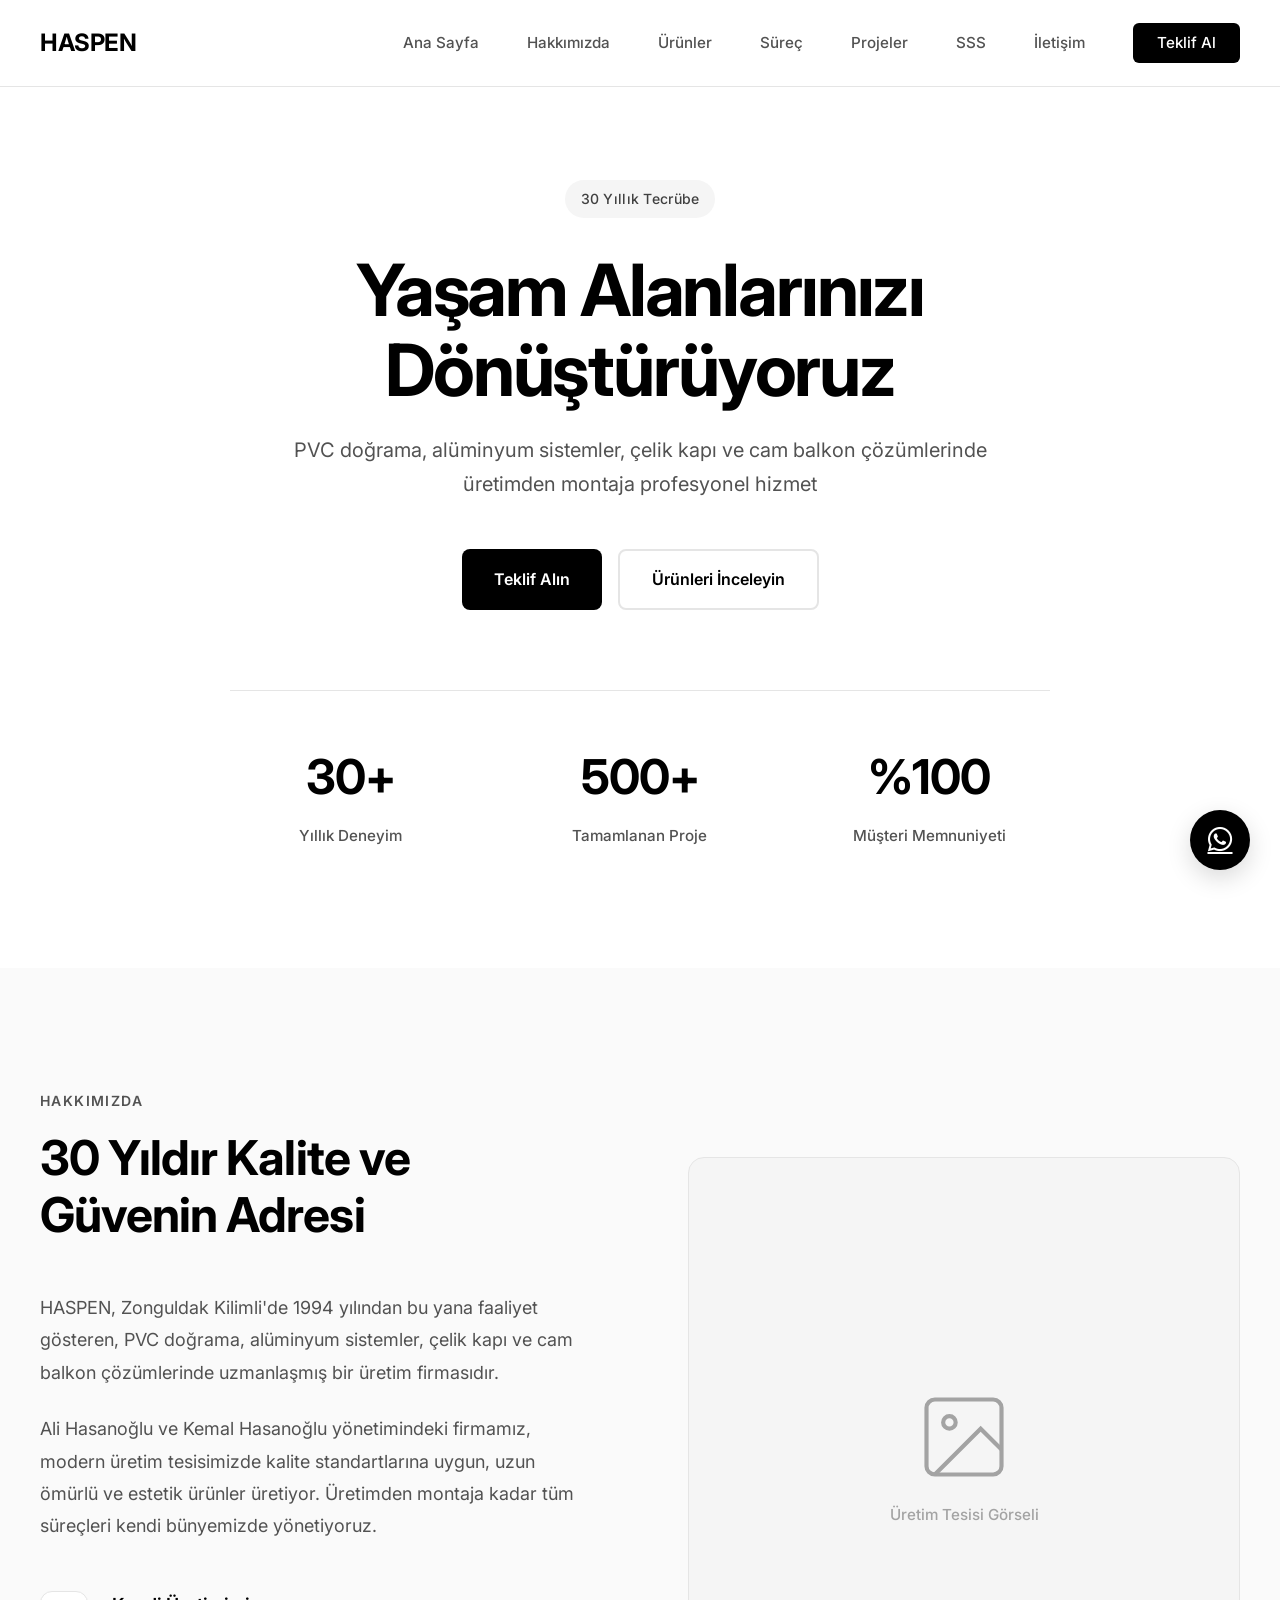
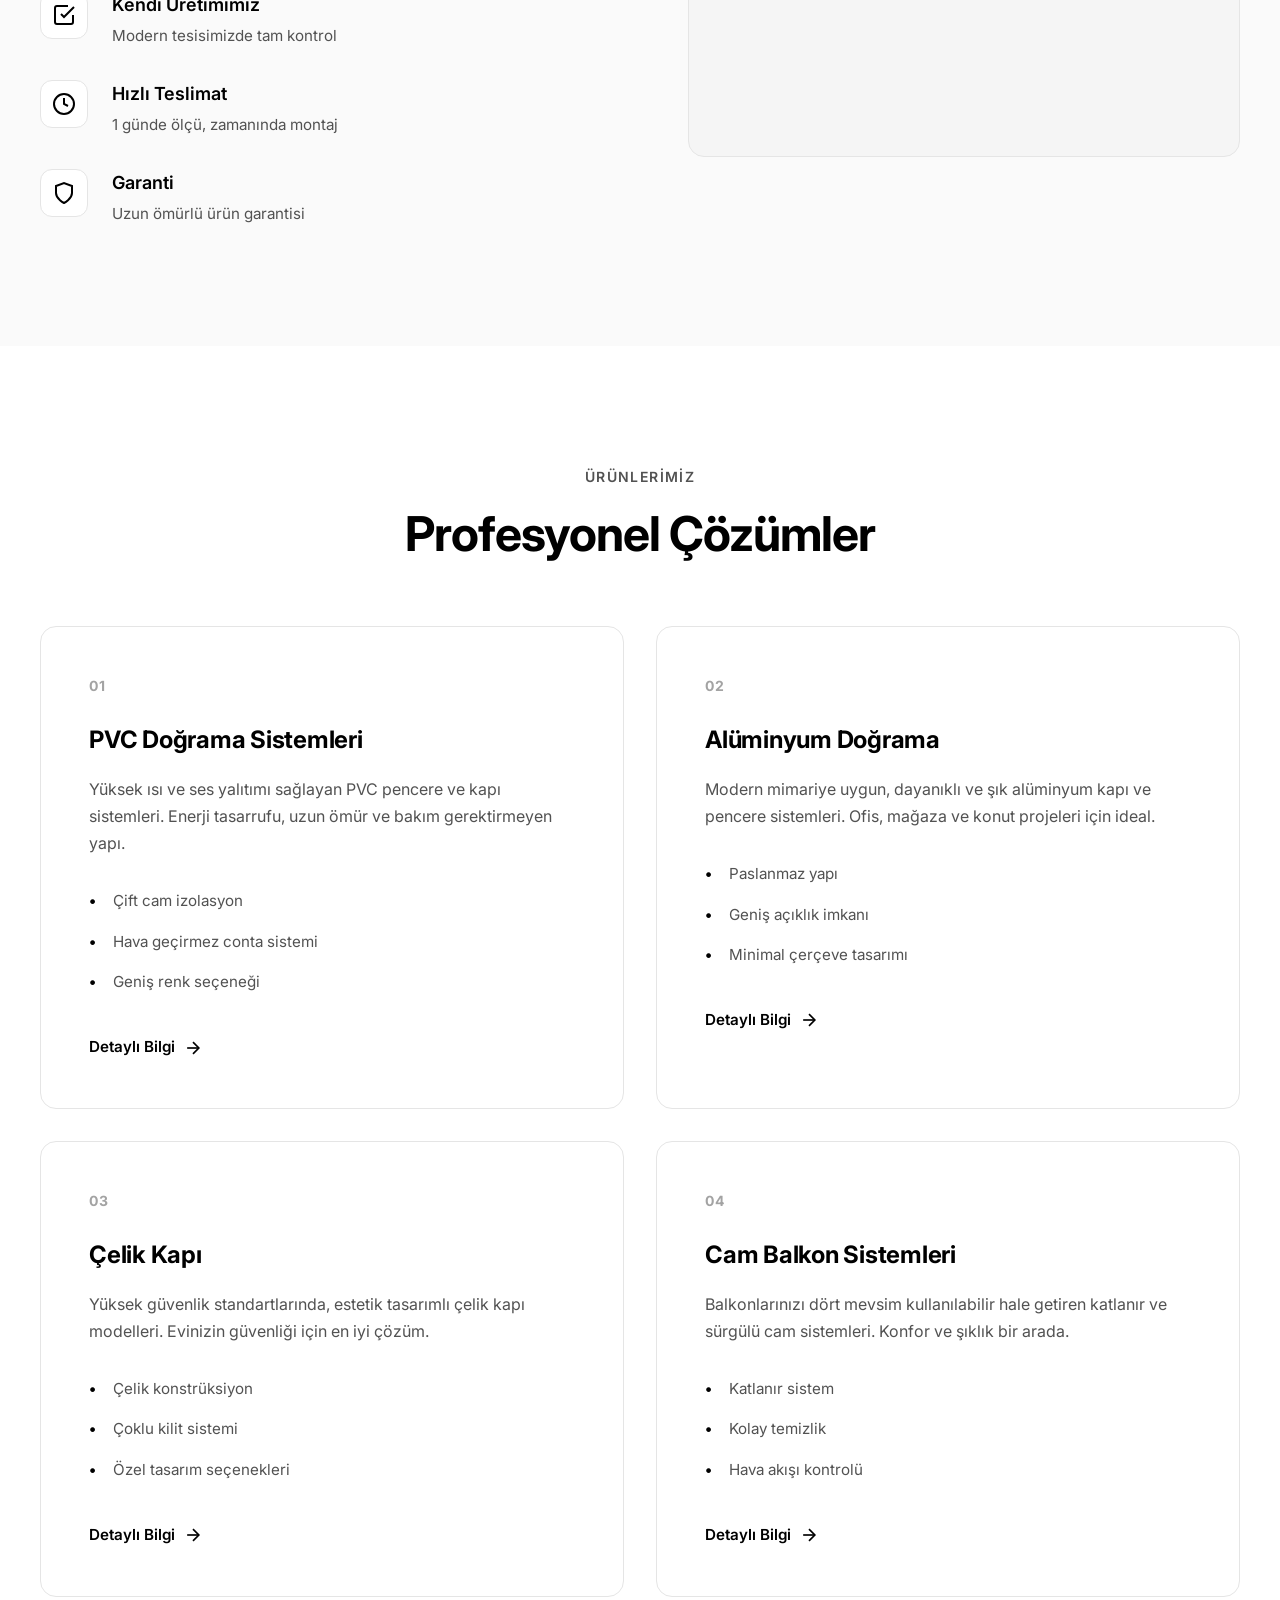
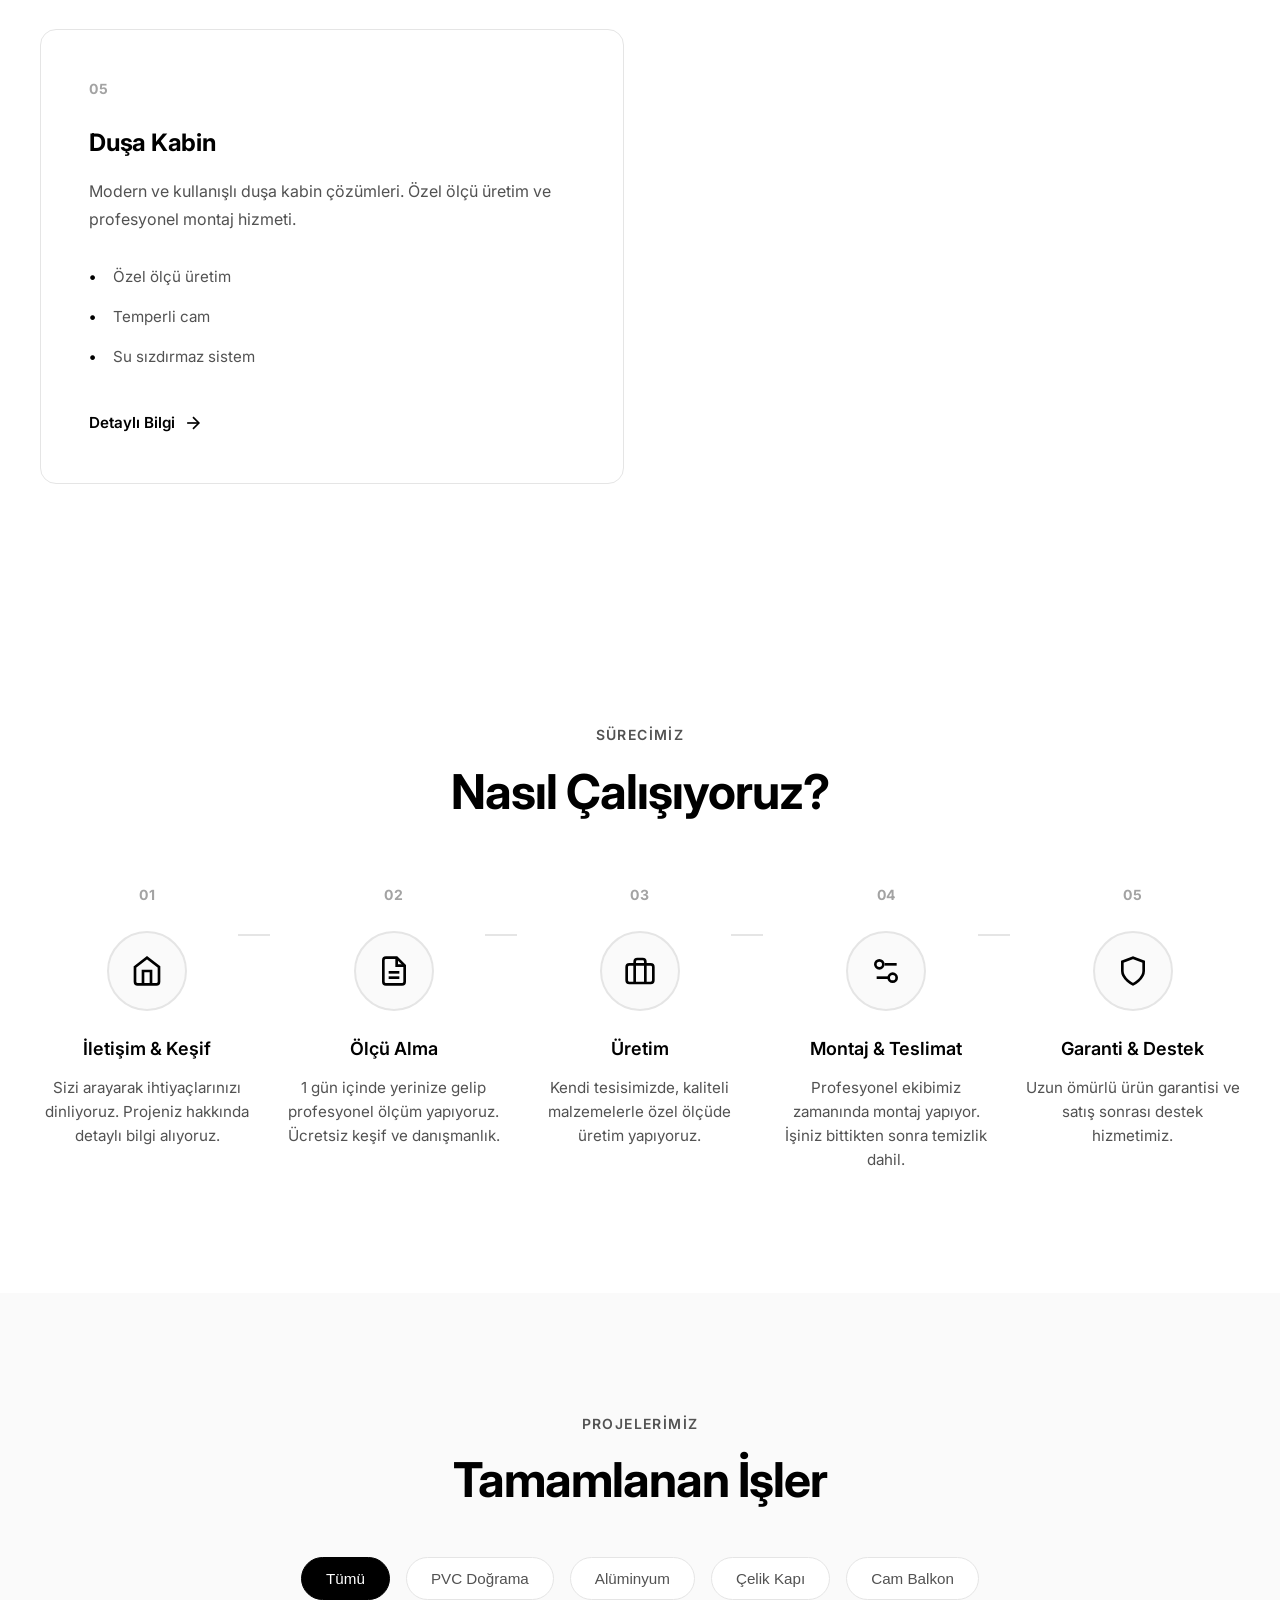
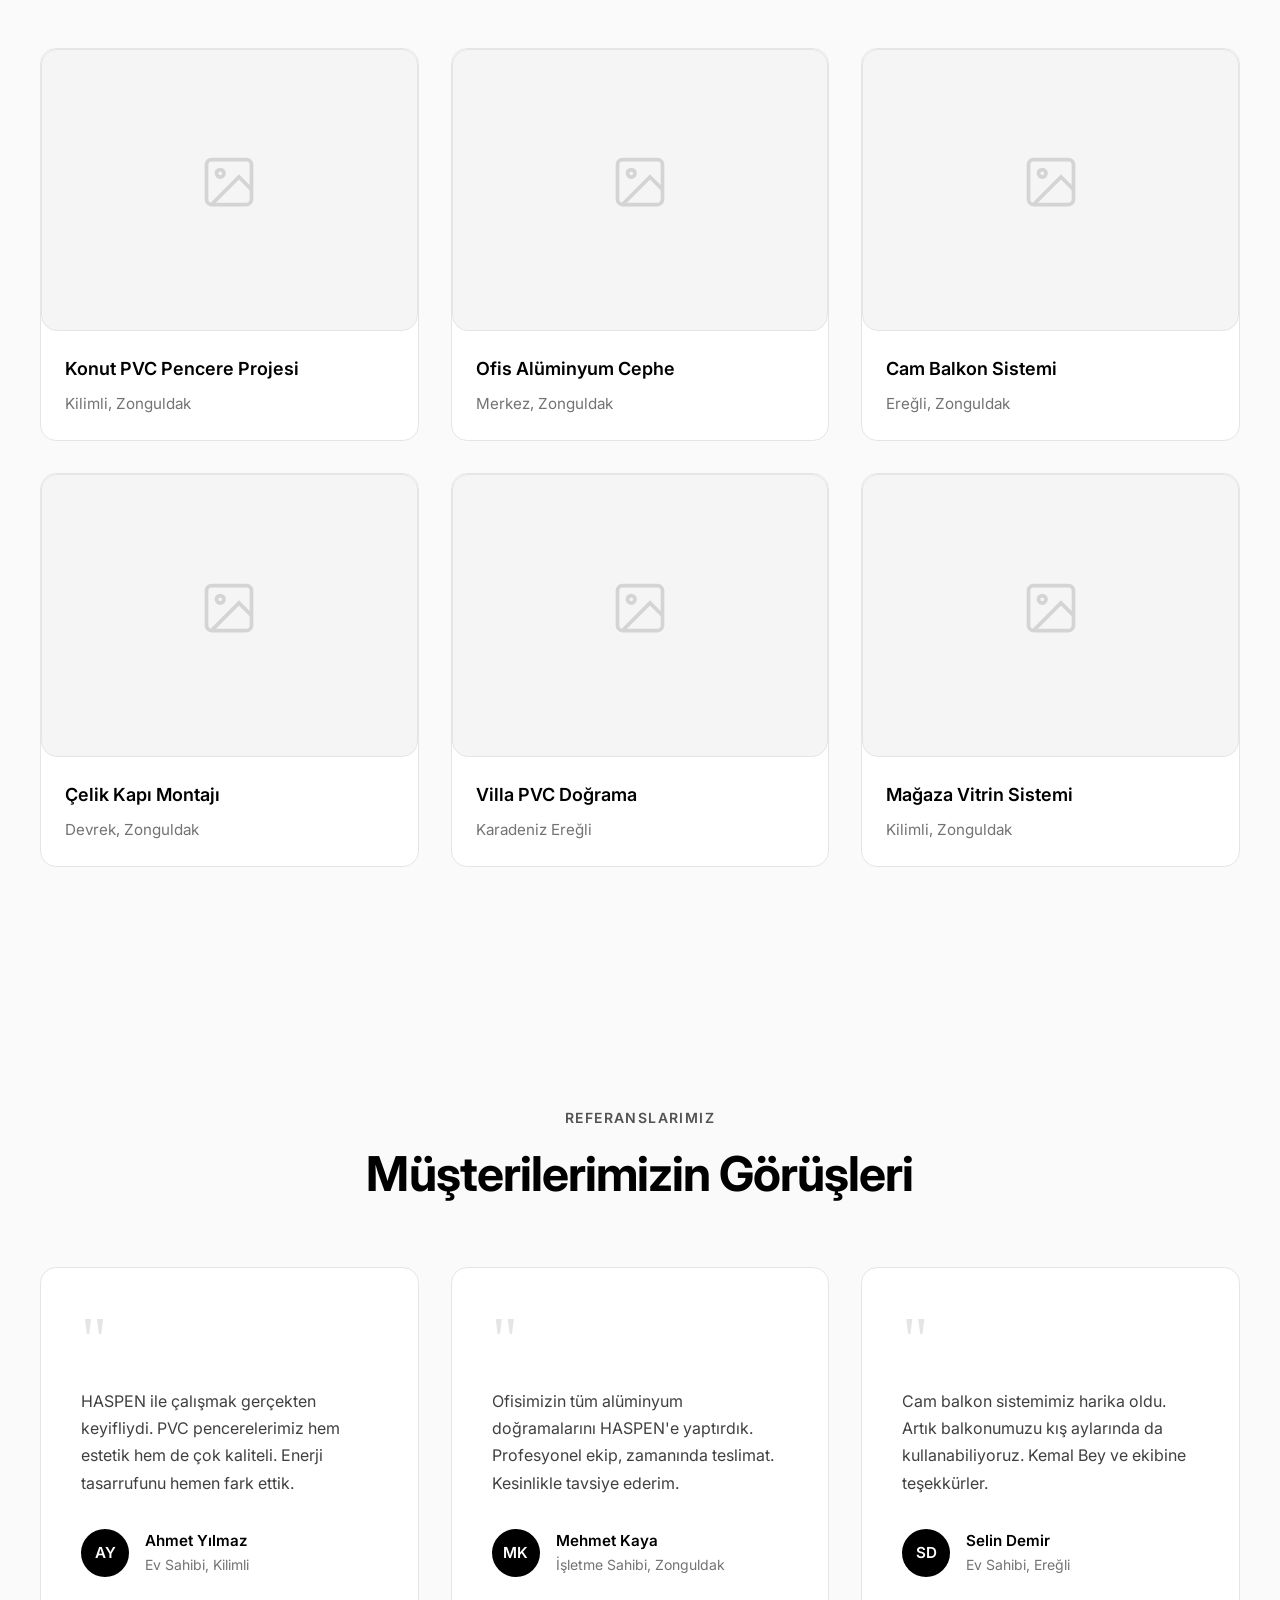
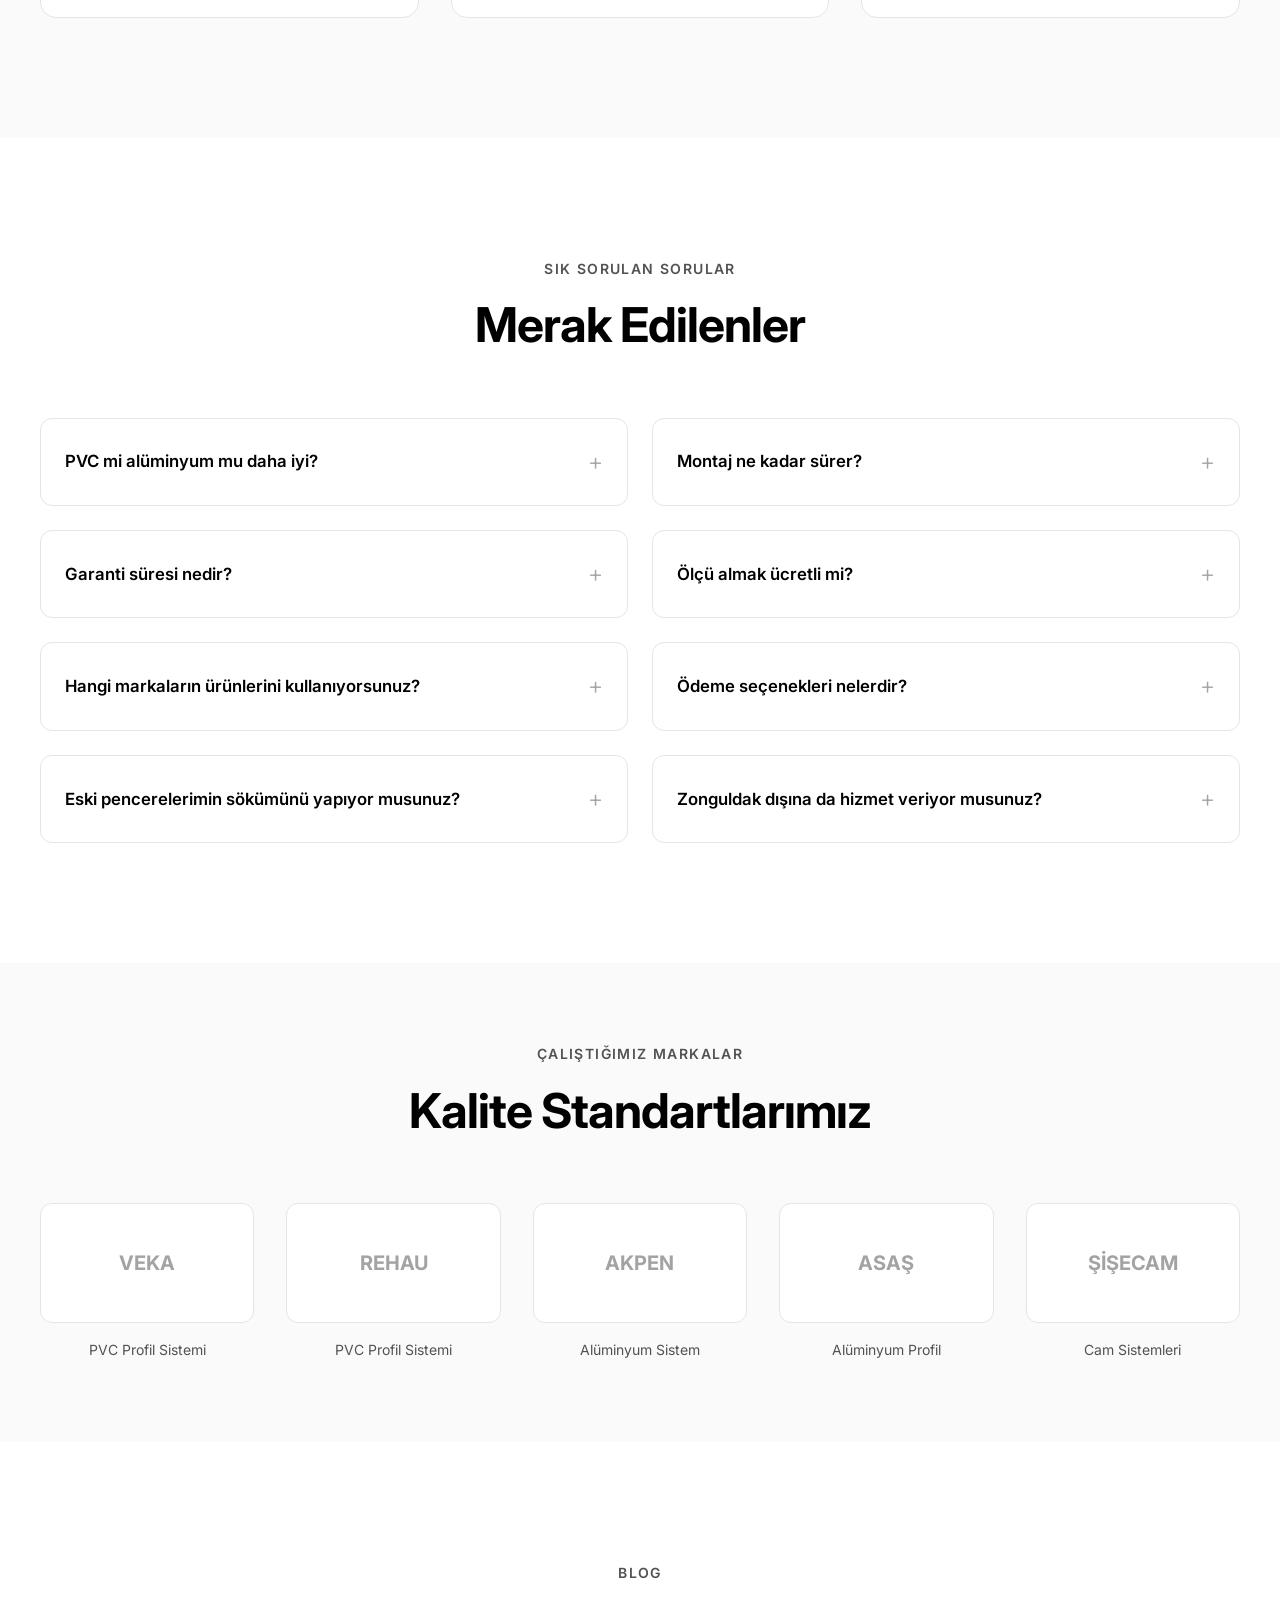
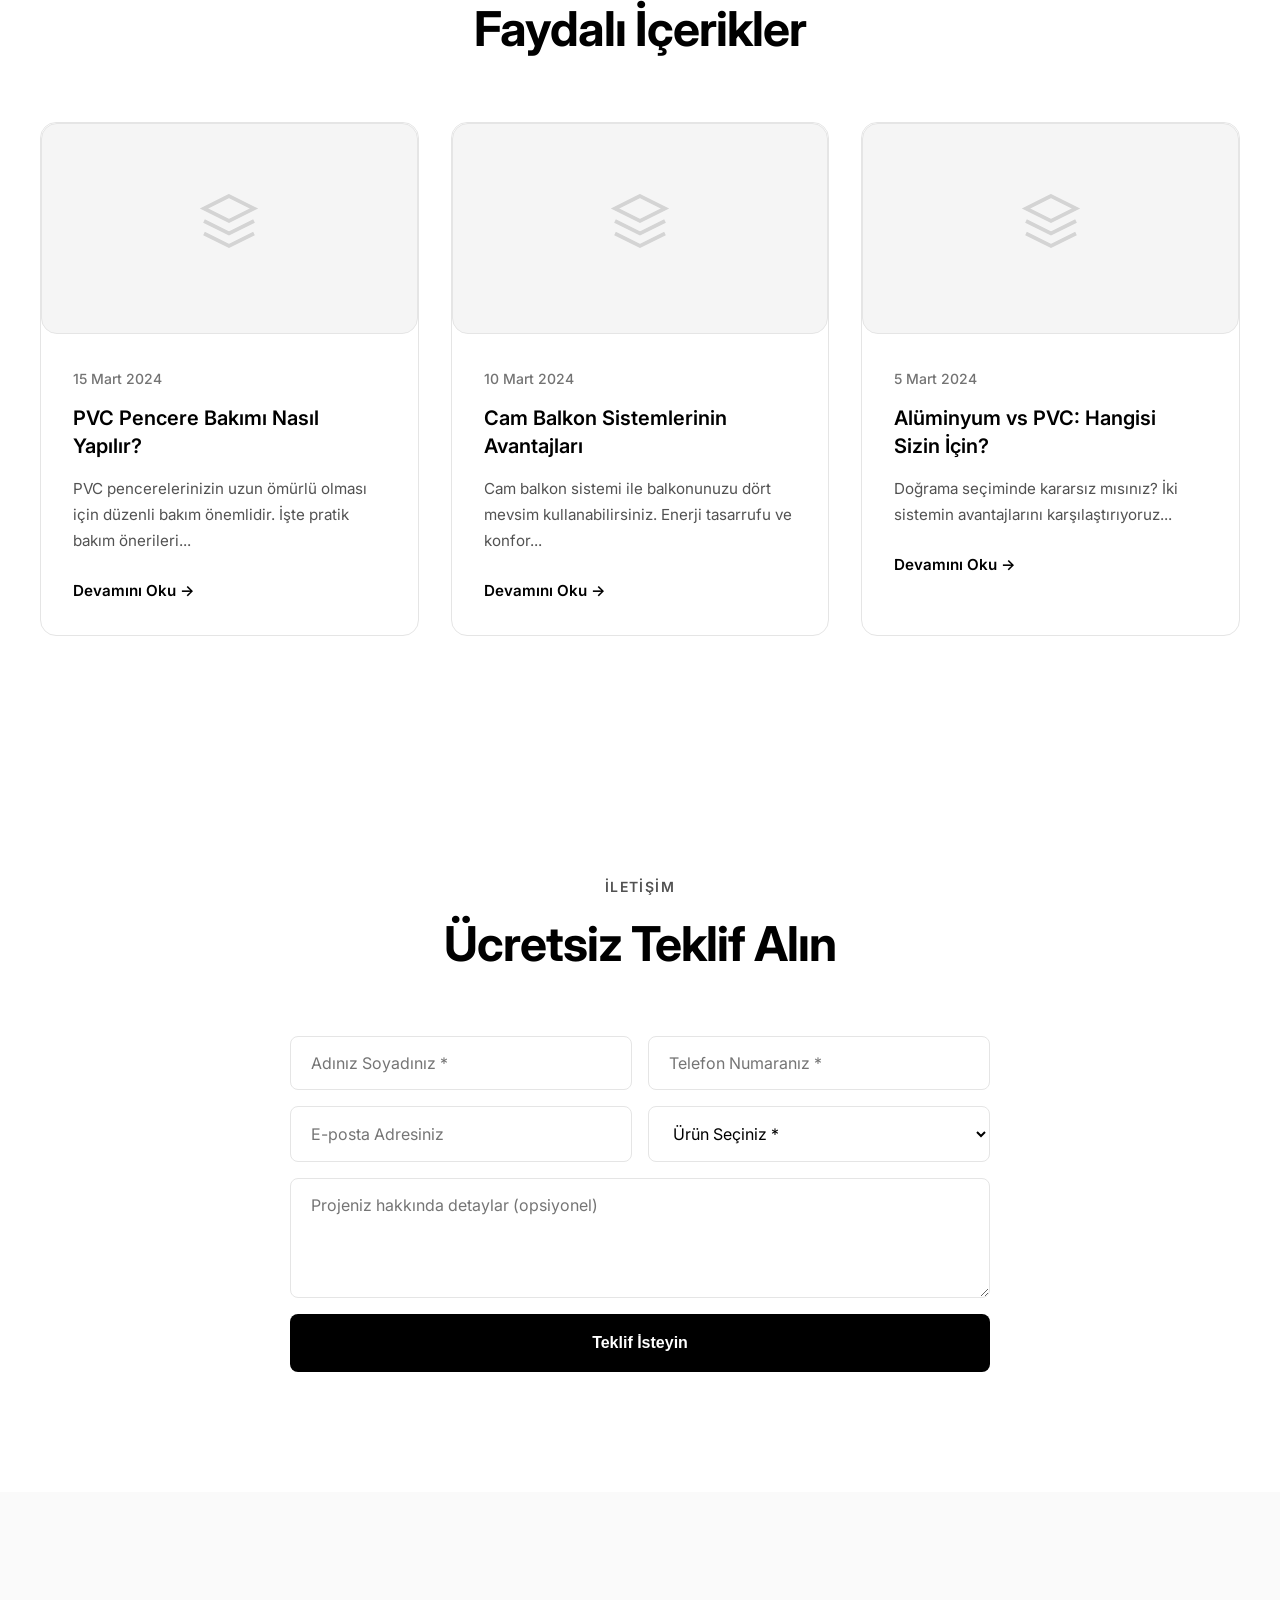
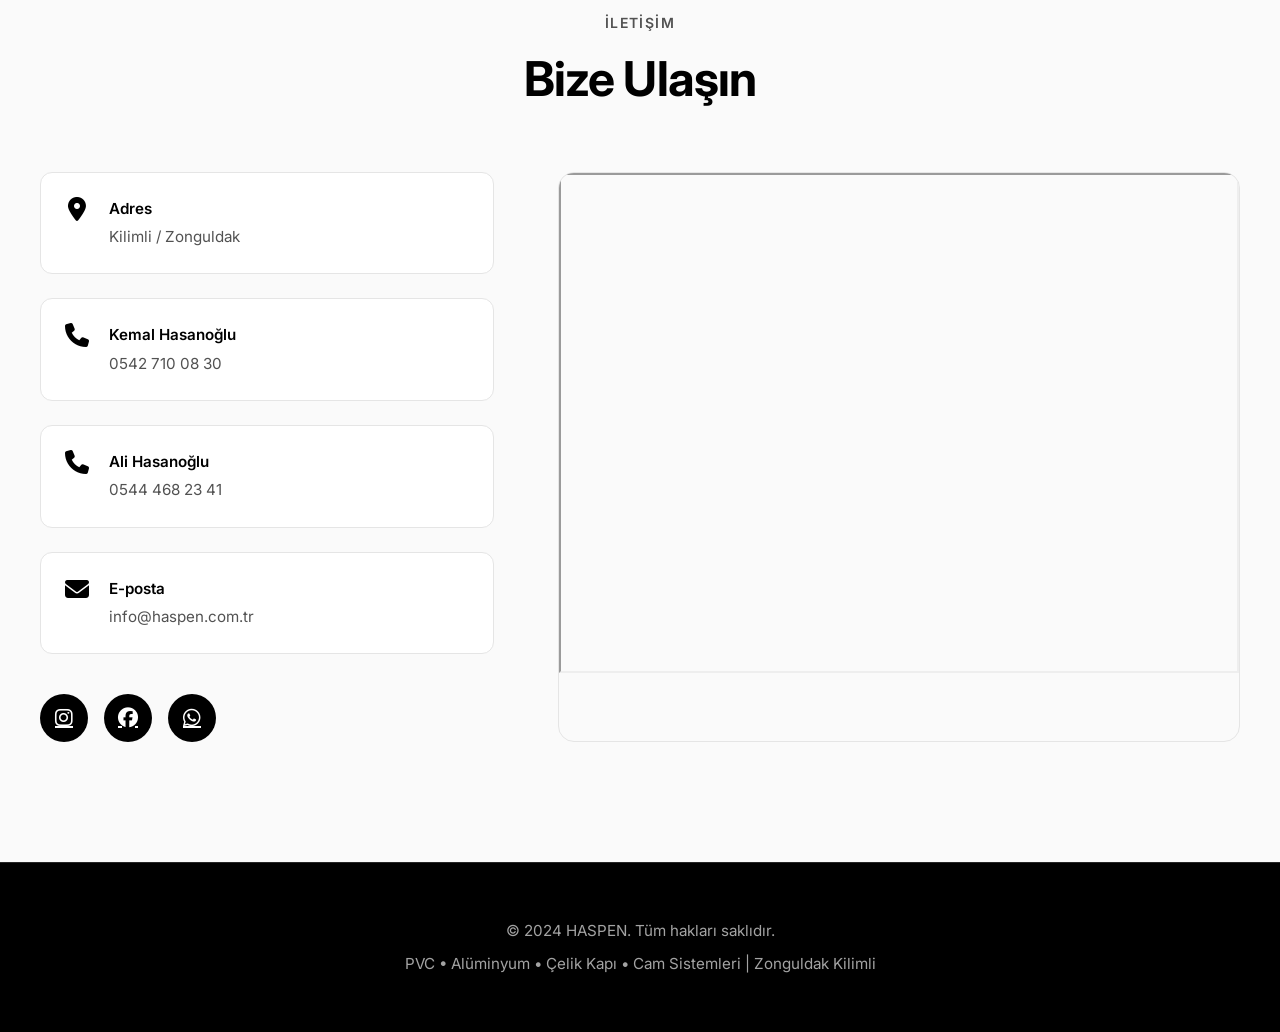
==== index.html @ 21e07997 "feat: Add 3 complete blog articles with SEO-optimized content" ====
<!DOCTYPE html>
<html lang="tr">
<head>
    <meta charset="UTF-8">
    <meta name="viewport" content="width=device-width, initial-scale=1.0">
    <meta name="description" content="HASPEN - Zonguldak Kilimli'de 30 yıllık tecrübe ile PVC doğrama, alüminyum sistemler, çelik kapı ve cam balkon çözümleri">
    <meta name="keywords" content="PVC doğrama, alüminyum doğrama, çelik kapı, cam balkon, duşa kabin, Zonguldak, Kilimli">
    <title>HASPEN | PVC • Alüminyum • Çelik Kapı • Cam Sistemleri - Zonguldak Kilimli</title>
    <link rel="preconnect" href="https://fonts.googleapis.com">
    <link rel="preconnect" href="https://fonts.gstatic.com" crossorigin>
    <link href="https://fonts.googleapis.com/css2?family=Inter:wght@300;400;500;600;700;800&display=swap" rel="stylesheet">
    <link rel="stylesheet" href="css/style.css">
    <link rel="stylesheet" href="https://cdnjs.cloudflare.com/ajax/libs/font-awesome/6.4.0/css/all.min.css">
</head>
<body>
    <!-- Header & Navigation -->
    <header class="header">
        <nav class="navbar">
            <div class="container">
                <div class="nav-brand">
                    <h1>HASPEN</h1>
                </div>
                <ul class="nav-menu">
                    <li><a href="#anasayfa">Ana Sayfa</a></li>
                    <li><a href="#hakkimizda">Hakkımızda</a></li>
                    <li><a href="#urunler">Ürünler</a></li>
                    <li><a href="#surecimiz">Süreç</a></li>
                    <li><a href="#projeler">Projeler</a></li>
                    <li><a href="#sss">SSS</a></li>
                    <li><a href="#iletisim">İletişim</a></li>
                    <li><a href="#teklif" class="btn-contact">Teklif Al</a></li>
                </ul>
                <div class="hamburger">
                    <span></span>
                    <span></span>
                    <span></span>
                </div>
            </div>
        </nav>
    </header>

    <!-- Hero Section -->
    <section id="anasayfa" class="hero">
        <div class="container hero-content">
            <div class="hero-badge">30 Yıllık Tecrübe</div>
            <h1 class="hero-title">Yaşam Alanlarınızı<br>Dönüştürüyoruz</h1>
            <p class="hero-subtitle">PVC doğrama, alüminyum sistemler, çelik kapı ve cam balkon çözümlerinde<br>üretimden montaja profesyonel hizmet</p>
            <div class="hero-buttons">
                <a href="#teklif" class="btn btn-primary">Teklif Alın</a>
                <a href="#urunler" class="btn btn-secondary">Ürünleri İnceleyin</a>
            </div>
            <div class="hero-stats">
                <div class="stat-item">
                    <div class="stat-number">30+</div>
                    <div class="stat-label">Yıllık Deneyim</div>
                </div>
                <div class="stat-item">
                    <div class="stat-number">500+</div>
                    <div class="stat-label">Tamamlanan Proje</div>
                </div>
                <div class="stat-item">
                    <div class="stat-number">%100</div>
                    <div class="stat-label">Müşteri Memnuniyeti</div>
                </div>
            </div>
        </div>
    </section>

    <!-- Hakkımızda Section -->
    <section id="hakkimizda" class="about">
        <div class="container">
            <div class="about-grid">
                <div class="about-content">
                    <span class="section-label">Hakkımızda</span>
                    <h2 class="section-title">30 Yıldır Kalite ve<br>Güvenin Adresi</h2>
                    <p class="about-text">HASPEN, Zonguldak Kilimli'de 1994 yılından bu yana faaliyet gösteren, PVC doğrama, alüminyum sistemler, çelik kapı ve cam balkon çözümlerinde uzmanlaşmış bir üretim firmasıdır.</p>
                    <p class="about-text">Ali Hasanoğlu ve Kemal Hasanoğlu yönetimindeki firmamız, modern üretim tesisimizde kalite standartlarına uygun, uzun ömürlü ve estetik ürünler üretiyor. Üretimden montaja kadar tüm süreçleri kendi bünyemizde yönetiyoruz.</p>
                    <div class="about-features">
                        <div class="about-feature">
                            <div class="feature-icon">
                                <svg width="24" height="24" viewBox="0 0 24 24" fill="none" stroke="currentColor" stroke-width="2">
                                    <path d="M9 11l3 3L22 4"></path>
                                    <path d="M21 12v7a2 2 0 01-2 2H5a2 2 0 01-2-2V5a2 2 0 012-2h11"></path>
                                </svg>
                            </div>
                            <div>
                                <h4>Kendi Üretimimiz</h4>
                                <p>Modern tesisimizde tam kontrol</p>
                            </div>
                        </div>
                        <div class="about-feature">
                            <div class="feature-icon">
                                <svg width="24" height="24" viewBox="0 0 24 24" fill="none" stroke="currentColor" stroke-width="2">
                                    <circle cx="12" cy="12" r="10"></circle>
                                    <polyline points="12 6 12 12 16 14"></polyline>
                                </svg>
                            </div>
                            <div>
                                <h4>Hızlı Teslimat</h4>
                                <p>1 günde ölçü, zamanında montaj</p>
                            </div>
                        </div>
                        <div class="about-feature">
                            <div class="feature-icon">
                                <svg width="24" height="24" viewBox="0 0 24 24" fill="none" stroke="currentColor" stroke-width="2">
                                    <path d="M12 22s8-4 8-10V5l-8-3-8 3v7c0 6 8 10 8 10z"></path>
                                </svg>
                            </div>
                            <div>
                                <h4>Garanti</h4>
                                <p>Uzun ömürlü ürün garantisi</p>
                            </div>
                        </div>
                    </div>
                </div>
                <div class="about-image">
                    <div class="image-placeholder">
                        <svg width="100" height="100" viewBox="0 0 24 24" fill="none" stroke="currentColor" stroke-width="1">
                            <rect x="3" y="3" width="18" height="18" rx="2" ry="2"></rect>
                            <circle cx="8.5" cy="8.5" r="1.5"></circle>
                            <polyline points="21 15 16 10 5 21"></polyline>
                        </svg>
                        <p>Üretim Tesisi Görseli</p>
                    </div>
                </div>
            </div>
        </div>
    </section>

    <!-- Ürünler Section -->
    <section id="urunler" class="products">
        <div class="container">
            <span class="section-label">Ürünlerimiz</span>
            <h2 class="section-title">Profesyonel Çözümler</h2>
            <div class="products-grid">
                <div class="product-card">
                    <div class="product-number">01</div>
                    <h3>PVC Doğrama Sistemleri</h3>
                    <p>Yüksek ısı ve ses yalıtımı sağlayan PVC pencere ve kapı sistemleri. Enerji tasarrufu, uzun ömür ve bakım gerektirmeyen yapı.</p>
                    <ul class="product-features">
                        <li>Çift cam izolasyon</li>
                        <li>Hava geçirmez conta sistemi</li>
                        <li>Geniş renk seçeneği</li>
                    </ul>
                    <a href="#teklif" class="product-link">
                        <span>Detaylı Bilgi</span>
                        <svg width="20" height="20" viewBox="0 0 24 24" fill="none" stroke="currentColor" stroke-width="2">
                            <line x1="5" y1="12" x2="19" y2="12"></line>
                            <polyline points="12 5 19 12 12 19"></polyline>
                        </svg>
                    </a>
                </div>
                <div class="product-card">
                    <div class="product-number">02</div>
                    <h3>Alüminyum Doğrama</h3>
                    <p>Modern mimariye uygun, dayanıklı ve şık alüminyum kapı ve pencere sistemleri. Ofis, mağaza ve konut projeleri için ideal.</p>
                    <ul class="product-features">
                        <li>Paslanmaz yapı</li>
                        <li>Geniş açıklık imkanı</li>
                        <li>Minimal çerçeve tasarımı</li>
                    </ul>
                    <a href="#teklif" class="product-link">
                        <span>Detaylı Bilgi</span>
                        <svg width="20" height="20" viewBox="0 0 24 24" fill="none" stroke="currentColor" stroke-width="2">
                            <line x1="5" y1="12" x2="19" y2="12"></line>
                            <polyline points="12 5 19 12 12 19"></polyline>
                        </svg>
                    </a>
                </div>
                <div class="product-card">
                    <div class="product-number">03</div>
                    <h3>Çelik Kapı</h3>
                    <p>Yüksek güvenlik standartlarında, estetik tasarımlı çelik kapı modelleri. Evinizin güvenliği için en iyi çözüm.</p>
                    <ul class="product-features">
                        <li>Çelik konstrüksiyon</li>
                        <li>Çoklu kilit sistemi</li>
                        <li>Özel tasarım seçenekleri</li>
                    </ul>
                    <a href="#teklif" class="product-link">
                        <span>Detaylı Bilgi</span>
                        <svg width="20" height="20" viewBox="0 0 24 24" fill="none" stroke="currentColor" stroke-width="2">
                            <line x1="5" y1="12" x2="19" y2="12"></line>
                            <polyline points="12 5 19 12 12 19"></polyline>
                        </svg>
                    </a>
                </div>
                <div class="product-card">
                    <div class="product-number">04</div>
                    <h3>Cam Balkon Sistemleri</h3>
                    <p>Balkonlarınızı dört mevsim kullanılabilir hale getiren katlanır ve sürgülü cam sistemleri. Konfor ve şıklık bir arada.</p>
                    <ul class="product-features">
                        <li>Katlanır sistem</li>
                        <li>Kolay temizlik</li>
                        <li>Hava akışı kontrolü</li>
                    </ul>
                    <a href="#teklif" class="product-link">
                        <span>Detaylı Bilgi</span>
                        <svg width="20" height="20" viewBox="0 0 24 24" fill="none" stroke="currentColor" stroke-width="2">
                            <line x1="5" y1="12" x2="19" y2="12"></line>
                            <polyline points="12 5 19 12 12 19"></polyline>
                        </svg>
                    </a>
                </div>
                <div class="product-card">
                    <div class="product-number">05</div>
                    <h3>Duşa Kabin</h3>
                    <p>Modern ve kullanışlı duşa kabin çözümleri. Özel ölçü üretim ve profesyonel montaj hizmeti.</p>
                    <ul class="product-features">
                        <li>Özel ölçü üretim</li>
                        <li>Temperli cam</li>
                        <li>Su sızdırmaz sistem</li>
                    </ul>
                    <a href="#teklif" class="product-link">
                        <span>Detaylı Bilgi</span>
                        <svg width="20" height="20" viewBox="0 0 24 24" fill="none" stroke="currentColor" stroke-width="2">
                            <line x1="5" y1="12" x2="19" y2="12"></line>
                            <polyline points="12 5 19 12 12 19"></polyline>
                        </svg>
                    </a>
                </div>
            </div>
        </div>
    </section>

    <!-- Üretim Süreci Section -->
    <section id="surecimiz" class="process">
        <div class="container">
            <span class="section-label">Sürecimiz</span>
            <h2 class="section-title">Nasıl Çalışıyoruz?</h2>
            <div class="process-timeline">
                <div class="process-step">
                    <div class="step-number">01</div>
                    <div class="step-icon">
                        <svg width="32" height="32" viewBox="0 0 24 24" fill="none" stroke="currentColor" stroke-width="2">
                            <path d="M3 9l9-7 9 7v11a2 2 0 01-2 2H5a2 2 0 01-2-2z"></path>
                            <polyline points="9 22 9 12 15 12 15 22"></polyline>
                        </svg>
                    </div>
                    <h3>İletişim & Keşif</h3>
                    <p>Sizi arayarak ihtiyaçlarınızı dinliyoruz. Projeniz hakkında detaylı bilgi alıyoruz.</p>
                </div>
                <div class="process-step">
                    <div class="step-number">02</div>
                    <div class="step-icon">
                        <svg width="32" height="32" viewBox="0 0 24 24" fill="none" stroke="currentColor" stroke-width="2">
                            <path d="M14 2H6a2 2 0 00-2 2v16a2 2 0 002 2h12a2 2 0 002-2V8z"></path>
                            <polyline points="14 2 14 8 20 8"></polyline>
                            <line x1="16" y1="13" x2="8" y2="13"></line>
                            <line x1="16" y1="17" x2="8" y2="17"></line>
                        </svg>
                    </div>
                    <h3>Ölçü Alma</h3>
                    <p>1 gün içinde yerinize gelip profesyonel ölçüm yapıyoruz. Ücretsiz keşif ve danışmanlık.</p>
                </div>
                <div class="process-step">
                    <div class="step-number">03</div>
                    <div class="step-icon">
                        <svg width="32" height="32" viewBox="0 0 24 24" fill="none" stroke="currentColor" stroke-width="2">
                            <rect x="2" y="7" width="20" height="14" rx="2" ry="2"></rect>
                            <path d="M16 21V5a2 2 0 00-2-2h-4a2 2 0 00-2 2v16"></path>
                        </svg>
                    </div>
                    <h3>Üretim</h3>
                    <p>Kendi tesisimizde, kaliteli malzemelerle özel ölçüde üretim yapıyoruz.</p>
                </div>
                <div class="process-step">
                    <div class="step-number">04</div>
                    <div class="step-icon">
                        <svg width="32" height="32" viewBox="0 0 24 24" fill="none" stroke="currentColor" stroke-width="2">
                            <path d="M20 7h-9"></path>
                            <path d="M14 17H5"></path>
                            <circle cx="17" cy="17" r="3"></circle>
                            <circle cx="7" cy="7" r="3"></circle>
                        </svg>
                    </div>
                    <h3>Montaj & Teslimat</h3>
                    <p>Profesyonel ekibimiz zamanında montaj yapıyor. İşiniz bittikten sonra temizlik dahil.</p>
                </div>
                <div class="process-step">
                    <div class="step-number">05</div>
                    <div class="step-icon">
                        <svg width="32" height="32" viewBox="0 0 24 24" fill="none" stroke="currentColor" stroke-width="2">
                            <path d="M12 22s8-4 8-10V5l-8-3-8 3v7c0 6 8 10 8 10z"></path>
                        </svg>
                    </div>
                    <h3>Garanti & Destek</h3>
                    <p>Uzun ömürlü ürün garantisi ve satış sonrası destek hizmetimiz.</p>
                </div>
            </div>
        </div>
    </section>

    <!-- Projeler Galerisi Section -->
    <section id="projeler" class="projects">
        <div class="container">
            <span class="section-label">Projelerimiz</span>
            <h2 class="section-title">Tamamlanan İşler</h2>
            <div class="project-filters">
                <button class="filter-btn active" data-filter="all">Tümü</button>
                <button class="filter-btn" data-filter="pvc">PVC Doğrama</button>
                <button class="filter-btn" data-filter="aluminyum">Alüminyum</button>
                <button class="filter-btn" data-filter="celik">Çelik Kapı</button>
                <button class="filter-btn" data-filter="cam">Cam Balkon</button>
            </div>
            <div class="projects-grid">
                <div class="project-card" data-category="pvc">
                    <div class="project-image">
                        <div class="image-placeholder">
                            <svg width="60" height="60" viewBox="0 0 24 24" fill="none" stroke="currentColor" stroke-width="1.5">
                                <rect x="3" y="3" width="18" height="18" rx="2" ry="2"></rect>
                                <circle cx="8.5" cy="8.5" r="1.5"></circle>
                                <polyline points="21 15 16 10 5 21"></polyline>
                            </svg>
                        </div>
                    </div>
                    <div class="project-info">
                        <h3>Konut PVC Pencere Projesi</h3>
                        <p>Kilimli, Zonguldak</p>
                    </div>
                </div>
                <div class="project-card" data-category="aluminyum">
                    <div class="project-image">
                        <div class="image-placeholder">
                            <svg width="60" height="60" viewBox="0 0 24 24" fill="none" stroke="currentColor" stroke-width="1.5">
                                <rect x="3" y="3" width="18" height="18" rx="2" ry="2"></rect>
                                <circle cx="8.5" cy="8.5" r="1.5"></circle>
                                <polyline points="21 15 16 10 5 21"></polyline>
                            </svg>
                        </div>
                    </div>
                    <div class="project-info">
                        <h3>Ofis Alüminyum Cephe</h3>
                        <p>Merkez, Zonguldak</p>
                    </div>
                </div>
                <div class="project-card" data-category="cam">
                    <div class="project-image">
                        <div class="image-placeholder">
                            <svg width="60" height="60" viewBox="0 0 24 24" fill="none" stroke="currentColor" stroke-width="1.5">
                                <rect x="3" y="3" width="18" height="18" rx="2" ry="2"></rect>
                                <circle cx="8.5" cy="8.5" r="1.5"></circle>
                                <polyline points="21 15 16 10 5 21"></polyline>
                            </svg>
                        </div>
                    </div>
                    <div class="project-info">
                        <h3>Cam Balkon Sistemi</h3>
                        <p>Ereğli, Zonguldak</p>
                    </div>
                </div>
                <div class="project-card" data-category="celik">
                    <div class="project-image">
                        <div class="image-placeholder">
                            <svg width="60" height="60" viewBox="0 0 24 24" fill="none" stroke="currentColor" stroke-width="1.5">
                                <rect x="3" y="3" width="18" height="18" rx="2" ry="2"></rect>
                                <circle cx="8.5" cy="8.5" r="1.5"></circle>
                                <polyline points="21 15 16 10 5 21"></polyline>
                            </svg>
                        </div>
                    </div>
                    <div class="project-info">
                        <h3>Çelik Kapı Montajı</h3>
                        <p>Devrek, Zonguldak</p>
                    </div>
                </div>
                <div class="project-card" data-category="pvc">
                    <div class="project-image">
                        <div class="image-placeholder">
                            <svg width="60" height="60" viewBox="0 0 24 24" fill="none" stroke="currentColor" stroke-width="1.5">
                                <rect x="3" y="3" width="18" height="18" rx="2" ry="2"></rect>
                                <circle cx="8.5" cy="8.5" r="1.5"></circle>
                                <polyline points="21 15 16 10 5 21"></polyline>
                            </svg>
                        </div>
                    </div>
                    <div class="project-info">
                        <h3>Villa PVC Doğrama</h3>
                        <p>Karadeniz Ereğli</p>
                    </div>
                </div>
                <div class="project-card" data-category="aluminyum">
                    <div class="project-image">
                        <div class="image-placeholder">
                            <svg width="60" height="60" viewBox="0 0 24 24" fill="none" stroke="currentColor" stroke-width="1.5">
                                <rect x="3" y="3" width="18" height="18" rx="2" ry="2"></rect>
                                <circle cx="8.5" cy="8.5" r="1.5"></circle>
                                <polyline points="21 15 16 10 5 21"></polyline>
                            </svg>
                        </div>
                    </div>
                    <div class="project-info">
                        <h3>Mağaza Vitrin Sistemi</h3>
                        <p>Kilimli, Zonguldak</p>
                    </div>
                </div>
            </div>
        </div>
    </section>

    <!-- Referanslar Section -->
    <section id="referanslar" class="references">
        <div class="container">
            <span class="section-label">Referanslarımız</span>
            <h2 class="section-title">Müşterilerimizin Görüşleri</h2>
            <div class="references-grid">
                <div class="reference-card">
                    <div class="quote-icon">"</div>
                    <p class="reference-text">HASPEN ile çalışmak gerçekten keyifliydi. PVC pencerelerimiz hem estetik hem de çok kaliteli. Enerji tasarrufunu hemen fark ettik.</p>
                    <div class="reference-author">
                        <div class="author-avatar">AY</div>
                        <div>
                            <div class="author-name">Ahmet Yılmaz</div>
                            <div class="author-title">Ev Sahibi, Kilimli</div>
                        </div>
                    </div>
                </div>
                <div class="reference-card">
                    <div class="quote-icon">"</div>
                    <p class="reference-text">Ofisimizin tüm alüminyum doğramalarını HASPEN'e yaptırdık. Profesyonel ekip, zamanında teslimat. Kesinlikle tavsiye ederim.</p>
                    <div class="reference-author">
                        <div class="author-avatar">MK</div>
                        <div>
                            <div class="author-name">Mehmet Kaya</div>
                            <div class="author-title">İşletme Sahibi, Zonguldak</div>
                        </div>
                    </div>
                </div>
                <div class="reference-card">
                    <div class="quote-icon">"</div>
                    <p class="reference-text">Cam balkon sistemimiz harika oldu. Artık balkonumuzu kış aylarında da kullanabiliyoruz. Kemal Bey ve ekibine teşekkürler.</p>
                    <div class="reference-author">
                        <div class="author-avatar">SD</div>
                        <div>
                            <div class="author-name">Selin Demir</div>
                            <div class="author-title">Ev Sahibi, Ereğli</div>
                        </div>
                    </div>
                </div>
            </div>
        </div>
    </section>

    <!-- SSS Section -->
    <section id="sss" class="faq">
        <div class="container">
            <span class="section-label">Sık Sorulan Sorular</span>
            <h2 class="section-title">Merak Edilenler</h2>
            <div class="faq-grid">
                <div class="faq-item">
                    <div class="faq-question">
                        <h3>PVC mi alüminyum mu daha iyi?</h3>
                        <span class="faq-icon">+</span>
                    </div>
                    <div class="faq-answer">
                        <p>Her ikisinin de avantajları vardır. PVC daha iyi ısı yalıtımı sağlar ve bakım gerektirmez, konutlar için idealdir. Alüminyum daha dayanıklı, geniş açıklıklara uygundur ve modern mimariye yakışır. Ofis ve ticari yapılar için tercih edilir. İhtiyacınıza göre en uygun çözümü öneriyoruz.</p>
                    </div>
                </div>
                <div class="faq-item">
                    <div class="faq-question">
                        <h3>Montaj ne kadar sürer?</h3>
                        <span class="faq-icon">+</span>
                    </div>
                    <div class="faq-answer">
                        <p>Standart bir daire için montaj genellikle 1-2 gün sürer. Proje büyüklüğüne göre süre değişebilir. Ölçü aldıktan sonra üretim süresi 7-10 gündür. Size kesin tarih veriyor ve zamanında teslim ediyoruz.</p>
                    </div>
                </div>
                <div class="faq-item">
                    <div class="faq-question">
                        <h3>Garanti süresi nedir?</h3>
                        <span class="faq-icon">+</span>
                    </div>
                    <div class="faq-answer">
                        <p>Tüm ürünlerimizde 2 yıl işçilik garantisi veriyoruz. Profil ve donanım garantileri marka garantisi kapsamındadır (genellikle 10 yıl). Garanti belgesi ve kullanım kılavuzu teslimatta verilir.</p>
                    </div>
                </div>
                <div class="faq-item">
                    <div class="faq-question">
                        <h3>Ölçü almak ücretli mi?</h3>
                        <span class="faq-icon">+</span>
                    </div>
                    <div class="faq-answer">
                        <p>Hayır, keşif ve ölçü alma hizmetimiz tamamen ücretsizdir. Yerinize gelip profesyonel ölçüm yapıyor ve size en uygun çözümü öneriyoruz. Hiçbir ücret talep etmiyoruz.</p>
                    </div>
                </div>
                <div class="faq-item">
                    <div class="faq-question">
                        <h3>Hangi markaların ürünlerini kullanıyorsunuz?</h3>
                        <span class="faq-icon">+</span>
                    </div>
                    <div class="faq-answer">
                        <p>Sektörün önde gelen markalarıyla çalışıyoruz. PVC'de Veka, Rehau, Deceuninck; alüminyumda Akpen, Asaş gibi kaliteli profil sistemleri kullanıyoruz. Cam ve donanımlarda da A kalite malzeme tercih ediyoruz.</p>
                    </div>
                </div>
                <div class="faq-item">
                    <div class="faq-question">
                        <h3>Ödeme seçenekleri nelerdir?</h3>
                        <span class="faq-icon">+</span>
                    </div>
                    <div class="faq-answer">
                        <p>Nakit, kredi kartı ve havale ile ödeme kabul ediyoruz. Büyük projelerde taksitli ödeme seçenekleri sunuyoruz. Detaylı bilgi için bizimle iletişime geçebilirsiniz.</p>
                    </div>
                </div>
                <div class="faq-item">
                    <div class="faq-question">
                        <h3>Eski pencerelerimin sökümünü yapıyor musunuz?</h3>
                        <span class="faq-icon">+</span>
                    </div>
                    <div class="faq-answer">
                        <p>Evet, eski doğramaların sökümü ve atık temizliği hizmetimize dahildir. Montaj sonrası alanı temiz teslim ediyoruz. Ek bir ücret talep etmiyoruz.</p>
                    </div>
                </div>
                <div class="faq-item">
                    <div class="faq-question">
                        <h3>Zonguldak dışına da hizmet veriyor musunuz?</h3>
                        <span class="faq-icon">+</span>
                    </div>
                    <div class="faq-answer">
                        <p>Evet, Zonguldak ve çevre illere hizmet veriyoruz. Bartın, Karabük, Düzce gibi yakın illerdeki projeleriniz için bizimle iletişime geçebilirsiniz.</p>
                    </div>
                </div>
            </div>
        </div>
    </section>

    <!-- Sertifikalar & Markalar Section -->
    <section class="certifications">
        <div class="container">
            <span class="section-label">Çalıştığımız Markalar</span>
            <h2 class="section-title">Kalite Standartlarımız</h2>
            <div class="cert-grid">
                <div class="cert-item">
                    <div class="cert-placeholder">VEKA</div>
                    <p>PVC Profil Sistemi</p>
                </div>
                <div class="cert-item">
                    <div class="cert-placeholder">REHAU</div>
                    <p>PVC Profil Sistemi</p>
                </div>
                <div class="cert-item">
                    <div class="cert-placeholder">AKPEN</div>
                    <p>Alüminyum Sistem</p>
                </div>
                <div class="cert-item">
                    <div class="cert-placeholder">ASAŞ</div>
                    <p>Alüminyum Profil</p>
                </div>
                <div class="cert-item">
                    <div class="cert-placeholder">ŞİŞECAM</div>
                    <p>Cam Sistemleri</p>
                </div>
            </div>
        </div>
    </section>

    <!-- Blog/Haberler Section -->
    <section class="blog">
        <div class="container">
            <span class="section-label">Blog</span>
            <h2 class="section-title">Faydalı İçerikler</h2>
            <div class="blog-grid">
                <article class="blog-card">
                    <div class="blog-image">
                        <div class="image-placeholder">
                            <svg width="60" height="60" viewBox="0 0 24 24" fill="none" stroke="currentColor" stroke-width="1.5">
                                <path d="M12 2L2 7l10 5 10-5-10-5z"></path>
                                <path d="M2 17l10 5 10-5M2 12l10 5 10-5"></path>
                            </svg>
                        </div>
                    </div>
                    <div class="blog-content">
                        <span class="blog-date">15 Mart 2024</span>
                        <h3>PVC Pencere Bakımı Nasıl Yapılır?</h3>
                        <p>PVC pencerelerinizin uzun ömürlü olması için düzenli bakım önemlidir. İşte pratik bakım önerileri...</p>
                        <a href="blog/pvc-pencere-bakimi.html" class="blog-link">Devamını Oku →</a>
                    </div>
                </article>
                <article class="blog-card">
                    <div class="blog-image">
                        <div class="image-placeholder">
                            <svg width="60" height="60" viewBox="0 0 24 24" fill="none" stroke="currentColor" stroke-width="1.5">
                                <path d="M12 2L2 7l10 5 10-5-10-5z"></path>
                                <path d="M2 17l10 5 10-5M2 12l10 5 10-5"></path>
                            </svg>
                        </div>
                    </div>
                    <div class="blog-content">
                        <span class="blog-date">10 Mart 2024</span>
                        <h3>Cam Balkon Sistemlerinin Avantajları</h3>
                        <p>Cam balkon sistemi ile balkonunuzu dört mevsim kullanabilirsiniz. Enerji tasarrufu ve konfor...</p>
                        <a href="blog/cam-balkon-avantajlari.html" class="blog-link">Devamını Oku →</a>
                    </div>
                </article>
                <article class="blog-card">
                    <div class="blog-image">
                        <div class="image-placeholder">
                            <svg width="60" height="60" viewBox="0 0 24 24" fill="none" stroke="currentColor" stroke-width="1.5">
                                <path d="M12 2L2 7l10 5 10-5-10-5z"></path>
                                <path d="M2 17l10 5 10-5M2 12l10 5 10-5"></path>
                            </svg>
                        </div>
                    </div>
                    <div class="blog-content">
                        <span class="blog-date">5 Mart 2024</span>
                        <h3>Alüminyum vs PVC: Hangisi Sizin İçin?</h3>
                        <p>Doğrama seçiminde kararsız mısınız? İki sistemin avantajlarını karşılaştırıyoruz...</p>
                        <a href="blog/aluminyum-vs-pvc.html" class="blog-link">Devamını Oku →</a>
                    </div>
                </article>
            </div>
        </div>
    </section>

    <!-- Teklif Al Section -->
    <section id="teklif" class="quote">
        <div class="container">
            <span class="section-label">İletişim</span>
            <h2 class="section-title">Ücretsiz Teklif Alın</h2>
            <form class="quote-form" id="quoteForm">
                <div class="form-row">
                    <input type="text" name="name" placeholder="Adınız Soyadınız *" required>
                    <input type="tel" name="phone" placeholder="Telefon Numaranız *" required>
                </div>
                <div class="form-row">
                    <input type="email" name="email" placeholder="E-posta Adresiniz">
                    <select name="product" required>
                        <option value="">Ürün Seçiniz *</option>
                        <option value="pvc">PVC Doğrama</option>
                        <option value="aluminyum">Alüminyum Doğrama</option>
                        <option value="celik-kapi">Çelik Kapı</option>
                        <option value="cam-balkon">Cam Balkon</option>
                        <option value="dusa-kabin">Duşa Kabin</option>
                    </select>
                </div>
                <textarea name="message" rows="4" placeholder="Projeniz hakkında detaylar (opsiyonel)"></textarea>
                <button type="submit">Teklif İsteyin</button>
            </form>
        </div>
    </section>

    <!-- İletişim Section -->
    <section id="iletisim" class="contact">
        <div class="container">
            <span class="section-label">İletişim</span>
            <h2 class="section-title">Bize Ulaşın</h2>
            <div class="contact-grid">
                <div class="contact-info">
                    <div class="contact-item">
                        <i class="fas fa-map-marker-alt"></i>
                        <div>
                            <h4>Adres</h4>
                            <p>Kilimli / Zonguldak</p>
                        </div>
                    </div>
                    <div class="contact-item">
                        <i class="fas fa-phone"></i>
                        <div>
                            <h4>Kemal Hasanoğlu</h4>
                            <p><a href="tel:+905427100830">0542 710 08 30</a></p>
                        </div>
                    </div>
                    <div class="contact-item">
                        <i class="fas fa-phone"></i>
                        <div>
                            <h4>Ali Hasanoğlu</h4>
                            <p><a href="tel:+905444682341">0544 468 23 41</a></p>
                        </div>
                    </div>
                    <div class="contact-item">
                        <i class="fas fa-envelope"></i>
                        <div>
                            <h4>E-posta</h4>
                            <p>info@haspen.com.tr</p>
                        </div>
                    </div>
                    <div class="social-links">
                        <a href="#" target="_blank" title="Instagram"><i class="fab fa-instagram"></i></a>
                        <a href="#" target="_blank" title="Facebook"><i class="fab fa-facebook"></i></a>
                        <a href="https://wa.me/905427100830" target="_blank" title="WhatsApp"><i class="fab fa-whatsapp"></i></a>
                    </div>
                </div>
                <div class="contact-map">
                    <iframe src="https://www.google.com/maps/embed?pb=!1m18!1m12!1m3!1d48624.42779394634!2d31.8!3d41.45!2m3!1f0!2f0!3f0!3m2!1i1024!2i768!4f13.1!3m3!1m2!1s0x409d5e3c3c3c3c3d%3A0x3c3c3c3c3c3c3c3c!2sKilimli%2C%20Zonguldak!5e0!3m2!1str!2str!4v1234567890" allowfullscreen="" loading="lazy"></iframe>
                </div>
            </div>
        </div>
    </section>

    <!-- Footer -->
    <footer class="footer">
        <div class="container">
            <p>&copy; 2024 HASPEN. Tüm hakları saklıdır.</p>
            <p>PVC • Alüminyum • Çelik Kapı • Cam Sistemleri | Zonguldak Kilimli</p>
        </div>
    </footer>

    <!-- WhatsApp Float Button -->
    <a href="https://wa.me/905427100830" class="whatsapp-float" target="_blank">
        <i class="fab fa-whatsapp"></i>
    </a>

    <script src="js/main.js"></script>
</body>
</html>
---- css/style.css ----
/* Reset & Base Styles */
* {
    margin: 0;
    padding: 0;
    box-sizing: border-box;
}

:root {
    --black: #000000;
    --white: #ffffff;
    --gray-50: #fafafa;
    --gray-100: #f5f5f5;
    --gray-200: #e5e5e5;
    --gray-300: #d4d4d4;
    --gray-400: #a3a3a3;
    --gray-500: #737373;
    --gray-600: #525252;
    --gray-700: #404040;
    --gray-800: #262626;
    --gray-900: #171717;
}

body {
    font-family: 'Inter', -apple-system, BlinkMacSystemFont, 'Segoe UI', sans-serif;
    line-height: 1.6;
    color: var(--black);
    background: var(--white);
    -webkit-font-smoothing: antialiased;
    -moz-osx-font-smoothing: grayscale;
}

.container {
    max-width: 1280px;
    margin: 0 auto;
    padding: 0 40px;
}

/* Header & Navigation */
.header {
    background: var(--white);
    border-bottom: 1px solid var(--gray-200);
    position: fixed;
    width: 100%;
    top: 0;
    z-index: 1000;
    backdrop-filter: blur(10px);
    background: rgba(255, 255, 255, 0.9);
}

.navbar {
    padding: 1.5rem 0;
}

.navbar .container {
    display: flex;
    justify-content: space-between;
    align-items: center;
}

.nav-brand h1 {
    color: var(--black);
    font-size: 1.5rem;
    font-weight: 700;
    letter-spacing: -0.02em;
}

.nav-menu {
    display: flex;
    list-style: none;
    gap: 3rem;
    align-items: center;
}

.nav-menu a {
    text-decoration: none;
    color: var(--gray-600);
    font-weight: 500;
    font-size: 0.95rem;
    transition: color 0.2s;
}

.nav-menu a:hover {
    color: var(--black);
}

.btn-contact {
    background: var(--black) !important;
    color: var(--white) !important;
    padding: 0.65rem 1.5rem;
    border-radius: 6px;
    transition: all 0.2s;
}

.btn-contact:hover {
    background: var(--gray-800) !important;
    transform: translateY(-1px);
}

.hamburger {
    display: none;
    flex-direction: column;
    cursor: pointer;
}

.hamburger span {
    width: 25px;
    height: 2px;
    background: var(--black);
    margin: 4px 0;
    transition: 0.3s;
}

/* Hero Section */
.hero {
    padding: 180px 0 120px;
    background: var(--white);
}

.hero-content {
    text-align: center;
    max-width: 900px;
    margin: 0 auto;
}

.hero-badge {
    display: inline-block;
    padding: 0.5rem 1rem;
    background: var(--gray-100);
    border-radius: 50px;
    font-size: 0.875rem;
    font-weight: 500;
    color: var(--gray-700);
    margin-bottom: 2rem;
    letter-spacing: 0.02em;
}

.hero-title {
    font-size: 4.5rem;
    font-weight: 700;
    line-height: 1.1;
    margin-bottom: 1.5rem;
    letter-spacing: -0.03em;
    color: var(--black);
}

.hero-subtitle {
    font-size: 1.25rem;
    color: var(--gray-600);
    margin-bottom: 3rem;
    line-height: 1.7;
    font-weight: 400;
}

.hero-buttons {
    display: flex;
    gap: 1rem;
    justify-content: center;
    margin-bottom: 5rem;
}

.btn {
    padding: 1rem 2rem;
    border-radius: 8px;
    text-decoration: none;
    font-weight: 600;
    font-size: 1rem;
    transition: all 0.2s;
    display: inline-flex;
    align-items: center;
    gap: 0.5rem;
}

.btn-primary {
    background: var(--black);
    color: var(--white);
}

.btn-primary:hover {
    background: var(--gray-800);
    transform: translateY(-2px);
}

.btn-secondary {
    background: var(--white);
    color: var(--black);
    border: 2px solid var(--gray-200);
}

.btn-secondary:hover {
    border-color: var(--black);
    transform: translateY(-2px);
}

.hero-stats {
    display: grid;
    grid-template-columns: repeat(3, 1fr);
    gap: 3rem;
    padding-top: 3rem;
    border-top: 1px solid var(--gray-200);
}

.stat-item {
    text-align: center;
}

.stat-number {
    font-size: 3rem;
    font-weight: 700;
    color: var(--black);
    margin-bottom: 0.5rem;
    letter-spacing: -0.02em;
}

.stat-label {
    font-size: 0.95rem;
    color: var(--gray-600);
    font-weight: 500;
}

/* Section Styles */
section {
    padding: 120px 0;
}

.section-label {
    display: inline-block;
    font-size: 0.875rem;
    font-weight: 600;
    color: var(--gray-600);
    text-transform: uppercase;
    letter-spacing: 0.1em;
    margin-bottom: 1rem;
}

.section-title {
    font-size: 3rem;
    font-weight: 700;
    line-height: 1.2;
    margin-bottom: 3rem;
    letter-spacing: -0.02em;
    color: var(--black);
}

/* About Section */
.about {
    background: var(--gray-50);
}

.about-grid {
    display: grid;
    grid-template-columns: 1fr 1fr;
    gap: 6rem;
    align-items: center;
}

.about-text {
    font-size: 1.125rem;
    line-height: 1.8;
    color: var(--gray-600);
    margin-bottom: 1.5rem;
}

.about-features {
    display: flex;
    flex-direction: column;
    gap: 2rem;
    margin-top: 3rem;
}

.about-feature {
    display: flex;
    gap: 1.5rem;
    align-items: flex-start;
}

.feature-icon {
    width: 48px;
    height: 48px;
    background: var(--white);
    border-radius: 12px;
    display: flex;
    align-items: center;
    justify-content: center;
    flex-shrink: 0;
    border: 1px solid var(--gray-200);
}

.feature-icon svg {
    color: var(--black);
}

.about-feature h4 {
    font-size: 1.125rem;
    font-weight: 600;
    color: var(--black);
    margin-bottom: 0.25rem;
}

.about-feature p {
    font-size: 0.95rem;
    color: var(--gray-600);
}

.about-image {
    height: 600px;
}

.image-placeholder {
    width: 100%;
    height: 100%;
    background: var(--gray-100);
    border-radius: 16px;
    display: flex;
    flex-direction: column;
    align-items: center;
    justify-content: center;
    color: var(--gray-400);
    border: 1px solid var(--gray-200);
}

.image-placeholder svg {
    margin-bottom: 1rem;
}

.image-placeholder p {
    font-size: 0.95rem;
    font-weight: 500;
}

/* Products Section */
.products {
    background: var(--white);
}

.products .section-title {
    text-align: center;
}

.products .section-label {
    display: block;
    text-align: center;
}

.products-grid {
    display: grid;
    grid-template-columns: repeat(2, 1fr);
    gap: 2rem;
    margin-top: 4rem;
}

.product-card {
    background: var(--white);
    border: 1px solid var(--gray-200);
    border-radius: 16px;
    padding: 3rem;
    transition: all 0.3s;
    position: relative;
}

.product-card:hover {
    border-color: var(--black);
    transform: translateY(-4px);
}

.product-number {
    font-size: 0.875rem;
    font-weight: 700;
    color: var(--gray-400);
    margin-bottom: 1.5rem;
    letter-spacing: 0.05em;
}

.product-card h3 {
    font-size: 1.5rem;
    font-weight: 700;
    color: var(--black);
    margin-bottom: 1rem;
    letter-spacing: -0.01em;
}

.product-card > p {
    font-size: 1rem;
    color: var(--gray-600);
    line-height: 1.7;
    margin-bottom: 1.5rem;
}

.product-features {
    list-style: none;
    margin-bottom: 2rem;
}

.product-features li {
    font-size: 0.95rem;
    color: var(--gray-600);
    padding: 0.5rem 0;
    padding-left: 1.5rem;
    position: relative;
}

.product-features li:before {
    content: "•";
    position: absolute;
    left: 0;
    color: var(--black);
    font-weight: bold;
}

.product-link {
    display: inline-flex;
    align-items: center;
    gap: 0.5rem;
    color: var(--black);
    text-decoration: none;
    font-weight: 600;
    font-size: 0.95rem;
    transition: gap 0.2s;
}

.product-link:hover {
    gap: 1rem;
}

.product-link svg {
    transition: transform 0.2s;
}

.product-link:hover svg {
    transform: translateX(4px);
}

/* References Section */
.references {
    background: var(--gray-50);
}

.references .section-title {
    text-align: center;
}

.references .section-label {
    display: block;
    text-align: center;
}

.references-grid {
    display: grid;
    grid-template-columns: repeat(3, 1fr);
    gap: 2rem;
    margin-top: 4rem;
}

.reference-card {
    background: var(--white);
    border: 1px solid var(--gray-200);
    border-radius: 16px;
    padding: 2.5rem;
    transition: all 0.3s;
}

.reference-card:hover {
    border-color: var(--gray-300);
    transform: translateY(-4px);
}

.quote-icon {
    font-size: 4rem;
    color: var(--gray-200);
    line-height: 1;
    margin-bottom: 1rem;
    font-family: Georgia, serif;
}

.reference-text {
    font-size: 1rem;
    line-height: 1.7;
    color: var(--gray-700);
    margin-bottom: 2rem;
}

.reference-author {
    display: flex;
    align-items: center;
    gap: 1rem;
}

.author-avatar {
    width: 48px;
    height: 48px;
    background: var(--black);
    color: var(--white);
    border-radius: 50%;
    display: flex;
    align-items: center;
    justify-content: center;
    font-weight: 600;
    font-size: 0.95rem;
}

.author-name {
    font-weight: 600;
    color: var(--black);
    font-size: 0.95rem;
}

.author-title {
    font-size: 0.875rem;
    color: var(--gray-500);
}

/* Quote Form Section */
.quote {
    background: var(--white);
}

.quote .section-title {
    text-align: center;
}

.quote .section-label {
    display: block;
    text-align: center;
}

.quote-form {
    max-width: 700px;
    margin: 4rem auto 0;
}

.form-row {
    display: grid;
    grid-template-columns: 1fr 1fr;
    gap: 1rem;
    margin-bottom: 1rem;
}

.quote-form input,
.quote-form select,
.quote-form textarea {
    width: 100%;
    padding: 1rem 1.25rem;
    border: 1px solid var(--gray-200);
    border-radius: 8px;
    font-size: 1rem;
    font-family: inherit;
    color: var(--black);
    background: var(--white);
    transition: all 0.2s;
}

.quote-form input:focus,
.quote-form select:focus,
.quote-form textarea:focus {
    outline: none;
    border-color: var(--black);
}

.quote-form textarea {
    resize: vertical;
    min-height: 120px;
}

.quote-form button {
    width: 100%;
    padding: 1.25rem;
    background: var(--black);
    color: var(--white);
    border: none;
    border-radius: 8px;
    font-size: 1rem;
    font-weight: 600;
    cursor: pointer;
    transition: all 0.2s;
    margin-top: 0.5rem;
}

.quote-form button:hover {
    background: var(--gray-800);
    transform: translateY(-2px);
}

/* Contact Section */
.contact {
    background: var(--gray-50);
}

.contact .section-title {
    text-align: center;
}

.contact .section-label {
    display: block;
    text-align: center;
}

.contact-grid {
    display: grid;
    grid-template-columns: 1fr 1.5fr;
    gap: 4rem;
    margin-top: 4rem;
}

.contact-info {
    display: flex;
    flex-direction: column;
    gap: 1.5rem;
}

.contact-item {
    display: flex;
    gap: 1.25rem;
    padding: 1.5rem;
    background: var(--white);
    border: 1px solid var(--gray-200);
    border-radius: 12px;
}

.contact-item i {
    font-size: 1.5rem;
    color: var(--black);
    width: 24px;
    text-align: center;
}

.contact-item h4 {
    margin-bottom: 0.25rem;
    color: var(--black);
    font-weight: 600;
    font-size: 0.95rem;
}

.contact-item p {
    font-size: 0.95rem;
    color: var(--gray-600);
}

.contact-item a {
    color: var(--gray-600);
    text-decoration: none;
    transition: color 0.2s;
}

.contact-item a:hover {
    color: var(--black);
}

.social-links {
    display: flex;
    gap: 1rem;
    margin-top: 1rem;
}

.social-links a {
    width: 48px;
    height: 48px;
    background: var(--black);
    color: var(--white);
    display: flex;
    align-items: center;
    justify-content: center;
    border-radius: 50%;
    font-size: 1.25rem;
    transition: all 0.2s;
}

.social-links a:hover {
    background: var(--gray-800);
    transform: scale(1.05);
}

.contact-map {
    border-radius: 16px;
    overflow: hidden;
    border: 1px solid var(--gray-200);
}

.contact-map iframe {
    width: 100%;
    height: 500px;
}

/* Footer */
.footer {
    background: var(--black);
    color: var(--white);
    text-align: center;
    padding: 3rem 0;
    border-top: 1px solid var(--gray-800);
}

.footer p {
    margin: 0.5rem 0;
    color: var(--gray-400);
    font-size: 0.95rem;
}

/* WhatsApp Float Button */
.whatsapp-float {
    position: fixed;
    bottom: 30px;
    right: 30px;
    width: 60px;
    height: 60px;
    background: var(--black);
    color: var(--white);
    border-radius: 50%;
    display: flex;
    align-items: center;
    justify-content: center;
    font-size: 1.75rem;
    box-shadow: 0 8px 24px rgba(0, 0, 0, 0.15);
    z-index: 999;
    transition: all 0.3s;
}

.whatsapp-float:hover {
    background: var(--gray-800);
    transform: scale(1.1);
    box-shadow: 0 12px 32px rgba(0, 0, 0, 0.2);
}

/* Responsive Design */
@media (max-width: 1024px) {
    .container {
        padding: 0 30px;
    }

    .hero-title {
        font-size: 3.5rem;
    }

    .section-title {
        font-size: 2.5rem;
    }

    .about-grid {
        gap: 4rem;
    }

    .products-grid {
        grid-template-columns: 1fr;
    }

    .contact-grid {
        grid-template-columns: 1fr;
    }
}

@media (max-width: 768px) {
    .nav-menu {
        position: fixed;
        left: -100%;
        top: 80px;
        flex-direction: column;
        background: var(--white);
        width: 100%;
        text-align: center;
        transition: 0.3s;
        box-shadow: 0 10px 40px rgba(0, 0, 0, 0.1);
        padding: 2rem 0;
        gap: 1.5rem;
        border-top: 1px solid var(--gray-200);
    }

    .nav-menu.active {
        left: 0;
    }

    .hamburger {
        display: flex;
    }

    .hero {
        padding: 140px 0 80px;
    }

    .hero-title {
        font-size: 2.5rem;
    }

    .hero-subtitle {
        font-size: 1.125rem;
    }

    .hero-buttons {
        flex-direction: column;
    }

    .hero-stats {
        grid-template-columns: 1fr;
        gap: 2rem;
    }

    .stat-number {
        font-size: 2.5rem;
    }

    section {
        padding: 80px 0;
    }

    .section-title {
        font-size: 2rem;
    }

    .about-grid {
        grid-template-columns: 1fr;
        gap: 3rem;
    }

    .about-image {
        height: 400px;
    }

    .references-grid {
        grid-template-columns: 1fr;
    }

    .form-row {
        grid-template-columns: 1fr;
    }

    .whatsapp-float {
        bottom: 20px;
        right: 20px;
        width: 56px;
        height: 56px;
        font-size: 1.5rem;
    }
}

@media (max-width: 480px) {
    .container {
        padding: 0 20px;
    }

    .hero-title {
        font-size: 2rem;
    }

    .hero-subtitle {
        font-size: 1rem;
    }

    .section-title {
        font-size: 1.75rem;
    }

    .product-card {
        padding: 2rem;
    }

    .reference-card {
        padding: 2rem;
    }

    .contact-item {
        padding: 1.25rem;
    }
}

/* Smooth Animations */
@keyframes fadeInUp {
    from {
        opacity: 0;
        transform: translateY(30px);
    }
    to {
        opacity: 1;
        transform: translateY(0);
    }
}

.fade-in-up {
    animation: fadeInUp 0.6s ease-out;
}

/* Selection Color */
::selection {
    background: var(--black);
    color: var(--white);
}

::-moz-selection {
    background: var(--black);
    color: var(--white);
}

/* Scrollbar Styling */
::-webkit-scrollbar {
    width: 10px;
}

::-webkit-scrollbar-track {
    background: var(--gray-100);
}

::-webkit-scrollbar-thumb {
    background: var(--gray-400);
    border-radius: 5px;
}

::-webkit-scrollbar-thumb:hover {
    background: var(--gray-600);
}

/* Process Section */
.process {
    background: var(--white);
}

.process .section-title {
    text-align: center;
}

.process .section-label {
    display: block;
    text-align: center;
}

.process-timeline {
    display: grid;
    grid-template-columns: repeat(5, 1fr);
    gap: 2rem;
    margin-top: 4rem;
}

.process-step {
    text-align: center;
    position: relative;
}

.process-step:not(:last-child)::after {
    content: '';
    position: absolute;
    top: 50px;
    right: -1rem;
    width: 2rem;
    height: 2px;
    background: var(--gray-200);
}

.step-number {
    font-size: 0.875rem;
    font-weight: 700;
    color: var(--gray-400);
    margin-bottom: 1.5rem;
    letter-spacing: 0.05em;
}

.step-icon {
    width: 80px;
    height: 80px;
    background: var(--gray-50);
    border: 2px solid var(--gray-200);
    border-radius: 50%;
    display: flex;
    align-items: center;
    justify-content: center;
    margin: 0 auto 1.5rem;
    transition: all 0.3s;
}

.process-step:hover .step-icon {
    background: var(--black);
    border-color: var(--black);
}

.process-step:hover .step-icon svg {
    color: var(--white);
}

.step-icon svg {
    color: var(--black);
    transition: color 0.3s;
}

.process-step h3 {
    font-size: 1.125rem;
    font-weight: 600;
    color: var(--black);
    margin-bottom: 0.75rem;
}

.process-step p {
    font-size: 0.95rem;
    color: var(--gray-600);
    line-height: 1.6;
}

/* Projects Section */
.projects {
    background: var(--gray-50);
}

.projects .section-title {
    text-align: center;
}

.projects .section-label {
    display: block;
    text-align: center;
}

.project-filters {
    display: flex;
    justify-content: center;
    gap: 1rem;
    margin: 3rem 0;
    flex-wrap: wrap;
}

.filter-btn {
    padding: 0.75rem 1.5rem;
    background: var(--white);
    border: 1px solid var(--gray-200);
    border-radius: 50px;
    font-size: 0.95rem;
    font-weight: 500;
    color: var(--gray-600);
    cursor: pointer;
    transition: all 0.2s;
}

.filter-btn:hover,
.filter-btn.active {
    background: var(--black);
    color: var(--white);
    border-color: var(--black);
}

.projects-grid {
    display: grid;
    grid-template-columns: repeat(3, 1fr);
    gap: 2rem;
}

.project-card {
    background: var(--white);
    border: 1px solid var(--gray-200);
    border-radius: 16px;
    overflow: hidden;
    transition: all 0.3s;
}

.project-card:hover {
    transform: translateY(-8px);
    border-color: var(--gray-300);
}

.project-image {
    aspect-ratio: 4/3;
    overflow: hidden;
}

.project-image .image-placeholder {
    width: 100%;
    height: 100%;
    background: var(--gray-100);
    display: flex;
    align-items: center;
    justify-content: center;
    color: var(--gray-300);
}

.project-info {
    padding: 1.5rem;
}

.project-info h3 {
    font-size: 1.125rem;
    font-weight: 600;
    color: var(--black);
    margin-bottom: 0.5rem;
}

.project-info p {
    font-size: 0.95rem;
    color: var(--gray-500);
}

/* FAQ Section */
.faq {
    background: var(--white);
}

.faq .section-title {
    text-align: center;
}

.faq .section-label {
    display: block;
    text-align: center;
}

.faq-grid {
    display: grid;
    grid-template-columns: repeat(2, 1fr);
    gap: 1.5rem;
    margin-top: 4rem;
}

.faq-item {
    background: var(--white);
    border: 1px solid var(--gray-200);
    border-radius: 12px;
    overflow: hidden;
    transition: all 0.3s;
}

.faq-item:hover {
    border-color: var(--gray-300);
}

.faq-question {
    padding: 1.5rem;
    display: flex;
    justify-content: space-between;
    align-items: center;
    cursor: pointer;
    user-select: none;
}

.faq-question h3 {
    font-size: 1.05rem;
    font-weight: 600;
    color: var(--black);
    margin: 0;
}

.faq-icon {
    font-size: 1.5rem;
    color: var(--gray-400);
    font-weight: 300;
    transition: transform 0.3s;
}

.faq-item.active .faq-icon {
    transform: rotate(45deg);
}

.faq-answer {
    max-height: 0;
    overflow: hidden;
    transition: max-height 0.3s ease;
}

.faq-item.active .faq-answer {
    max-height: 500px;
}

.faq-answer p {
    padding: 0 1.5rem 1.5rem;
    color: var(--gray-600);
    line-height: 1.7;
    font-size: 0.95rem;
}

/* Certifications Section */
.certifications {
    background: var(--gray-50);
    padding: 80px 0;
}

.certifications .section-title {
    text-align: center;
}

.certifications .section-label {
    display: block;
    text-align: center;
}

.cert-grid {
    display: grid;
    grid-template-columns: repeat(5, 1fr);
    gap: 2rem;
    margin-top: 4rem;
}

.cert-item {
    text-align: center;
}

.cert-placeholder {
    background: var(--white);
    border: 1px solid var(--gray-200);
    border-radius: 12px;
    padding: 2rem;
    font-size: 1.25rem;
    font-weight: 700;
    color: var(--gray-400);
    margin-bottom: 1rem;
    transition: all 0.3s;
    min-height: 120px;
    display: flex;
    align-items: center;
    justify-content: center;
}

.cert-item:hover .cert-placeholder {
    border-color: var(--black);
    color: var(--black);
}

.cert-item p {
    font-size: 0.875rem;
    color: var(--gray-600);
}

/* Blog Section */
.blog {
    background: var(--white);
}

.blog .section-title {
    text-align: center;
}

.blog .section-label {
    display: block;
    text-align: center;
}

.blog-grid {
    display: grid;
    grid-template-columns: repeat(3, 1fr);
    gap: 2rem;
    margin-top: 4rem;
}

.blog-card {
    background: var(--white);
    border: 1px solid var(--gray-200);
    border-radius: 16px;
    overflow: hidden;
    transition: all 0.3s;
}

.blog-card:hover {
    transform: translateY(-8px);
    border-color: var(--gray-300);
}

.blog-image {
    aspect-ratio: 16/9;
    overflow: hidden;
}

.blog-image .image-placeholder {
    width: 100%;
    height: 100%;
    background: var(--gray-100);
    display: flex;
    align-items: center;
    justify-content: center;
    color: var(--gray-300);
}

.blog-content {
    padding: 2rem;
}

.blog-date {
    font-size: 0.875rem;
    color: var(--gray-500);
    font-weight: 500;
}

.blog-content h3 {
    font-size: 1.25rem;
    font-weight: 600;
    color: var(--black);
    margin: 0.75rem 0 1rem;
    line-height: 1.4;
}

.blog-content p {
    font-size: 0.95rem;
    color: var(--gray-600);
    line-height: 1.7;
    margin-bottom: 1.5rem;
}

.blog-link {
    color: var(--black);
    text-decoration: none;
    font-weight: 600;
    font-size: 0.95rem;
    transition: gap 0.2s;
}

.blog-link:hover {
    opacity: 0.7;
}

/* Additional Responsive Styles */
@media (max-width: 1024px) {
    .process-timeline {
        grid-template-columns: repeat(3, 1fr);
    }

    .process-step:nth-child(3)::after {
        display: none;
    }

    .cert-grid {
        grid-template-columns: repeat(3, 1fr);
    }
}

@media (max-width: 768px) {
    .process-timeline {
        grid-template-columns: 1fr;
    }

    .process-step::after {
        display: none !important;
    }

    .projects-grid {
        grid-template-columns: 1fr;
    }

    .faq-grid {
        grid-template-columns: 1fr;
    }

    .cert-grid {
        grid-template-columns: repeat(2, 1fr);
    }

    .blog-grid {
        grid-template-columns: 1fr;
    }

    .project-filters {
        gap: 0.5rem;
    }

    .filter-btn {
        padding: 0.6rem 1.2rem;
        font-size: 0.875rem;
    }
}
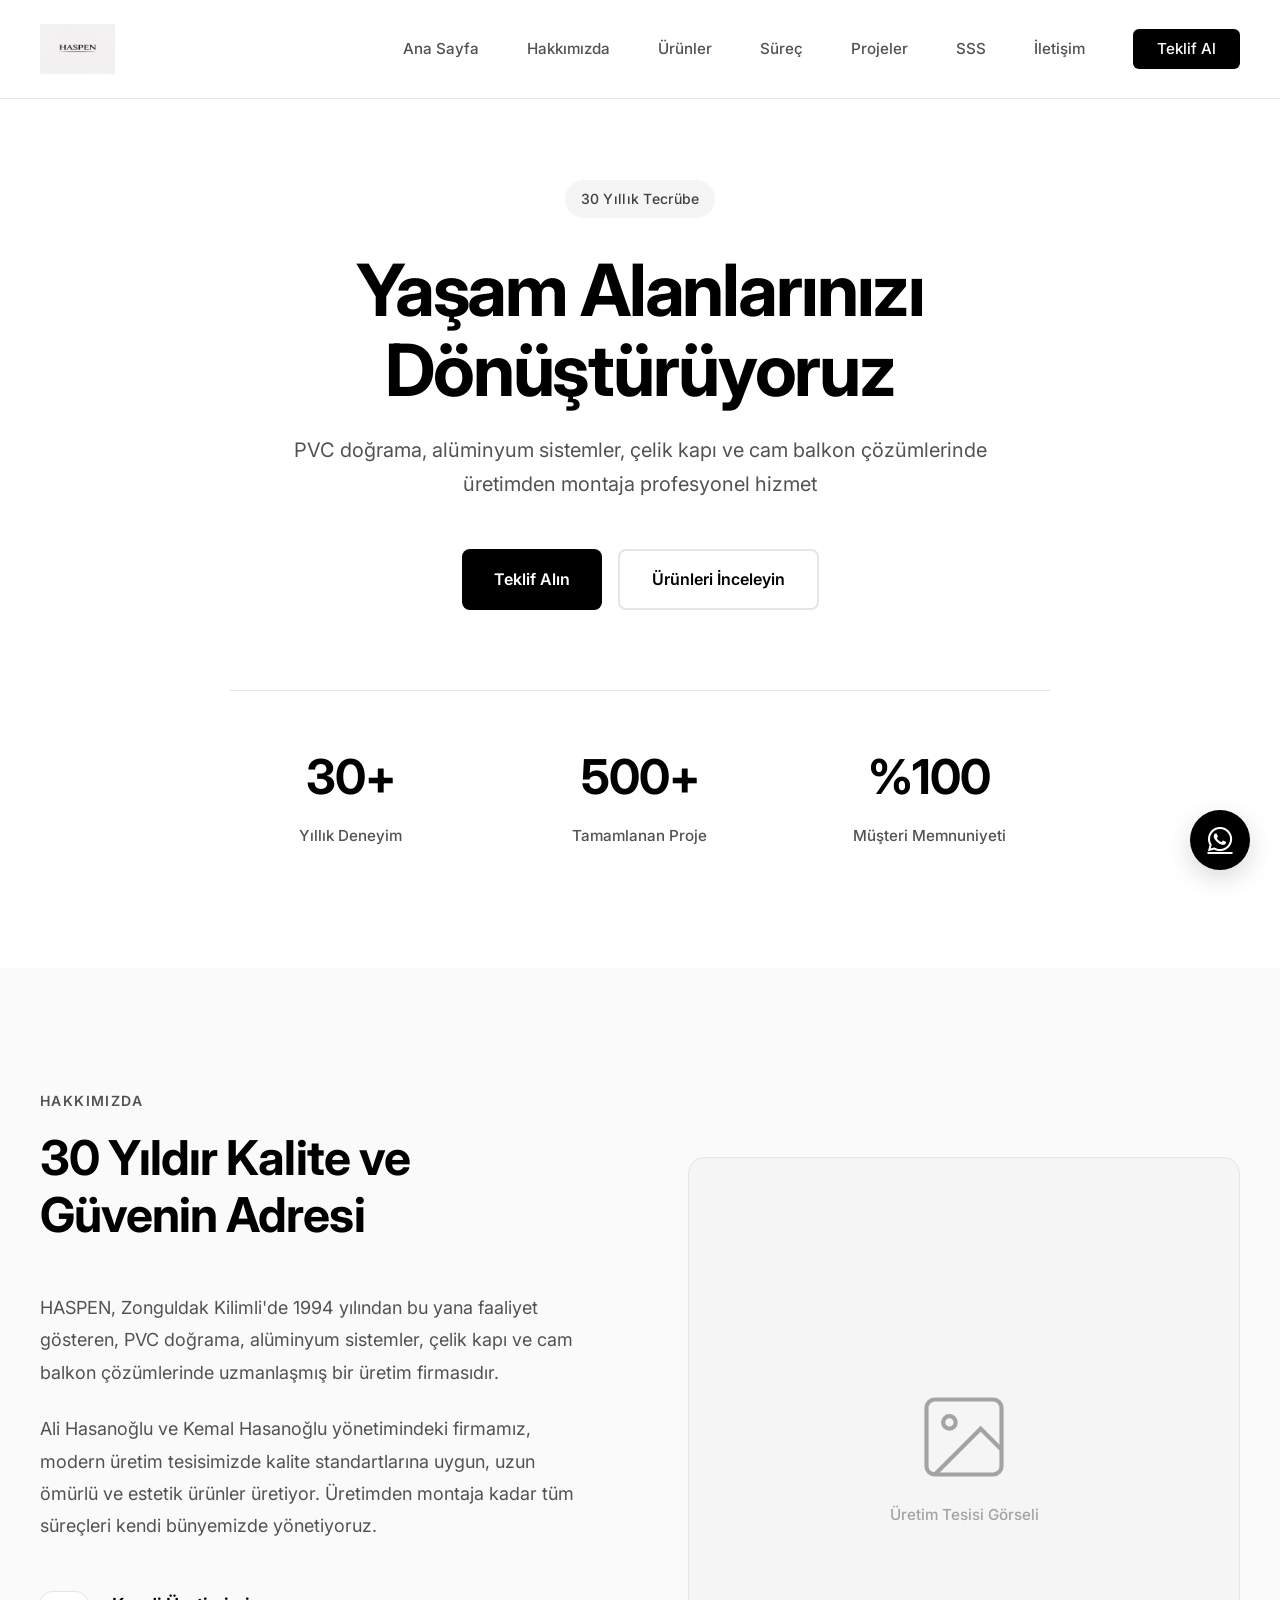
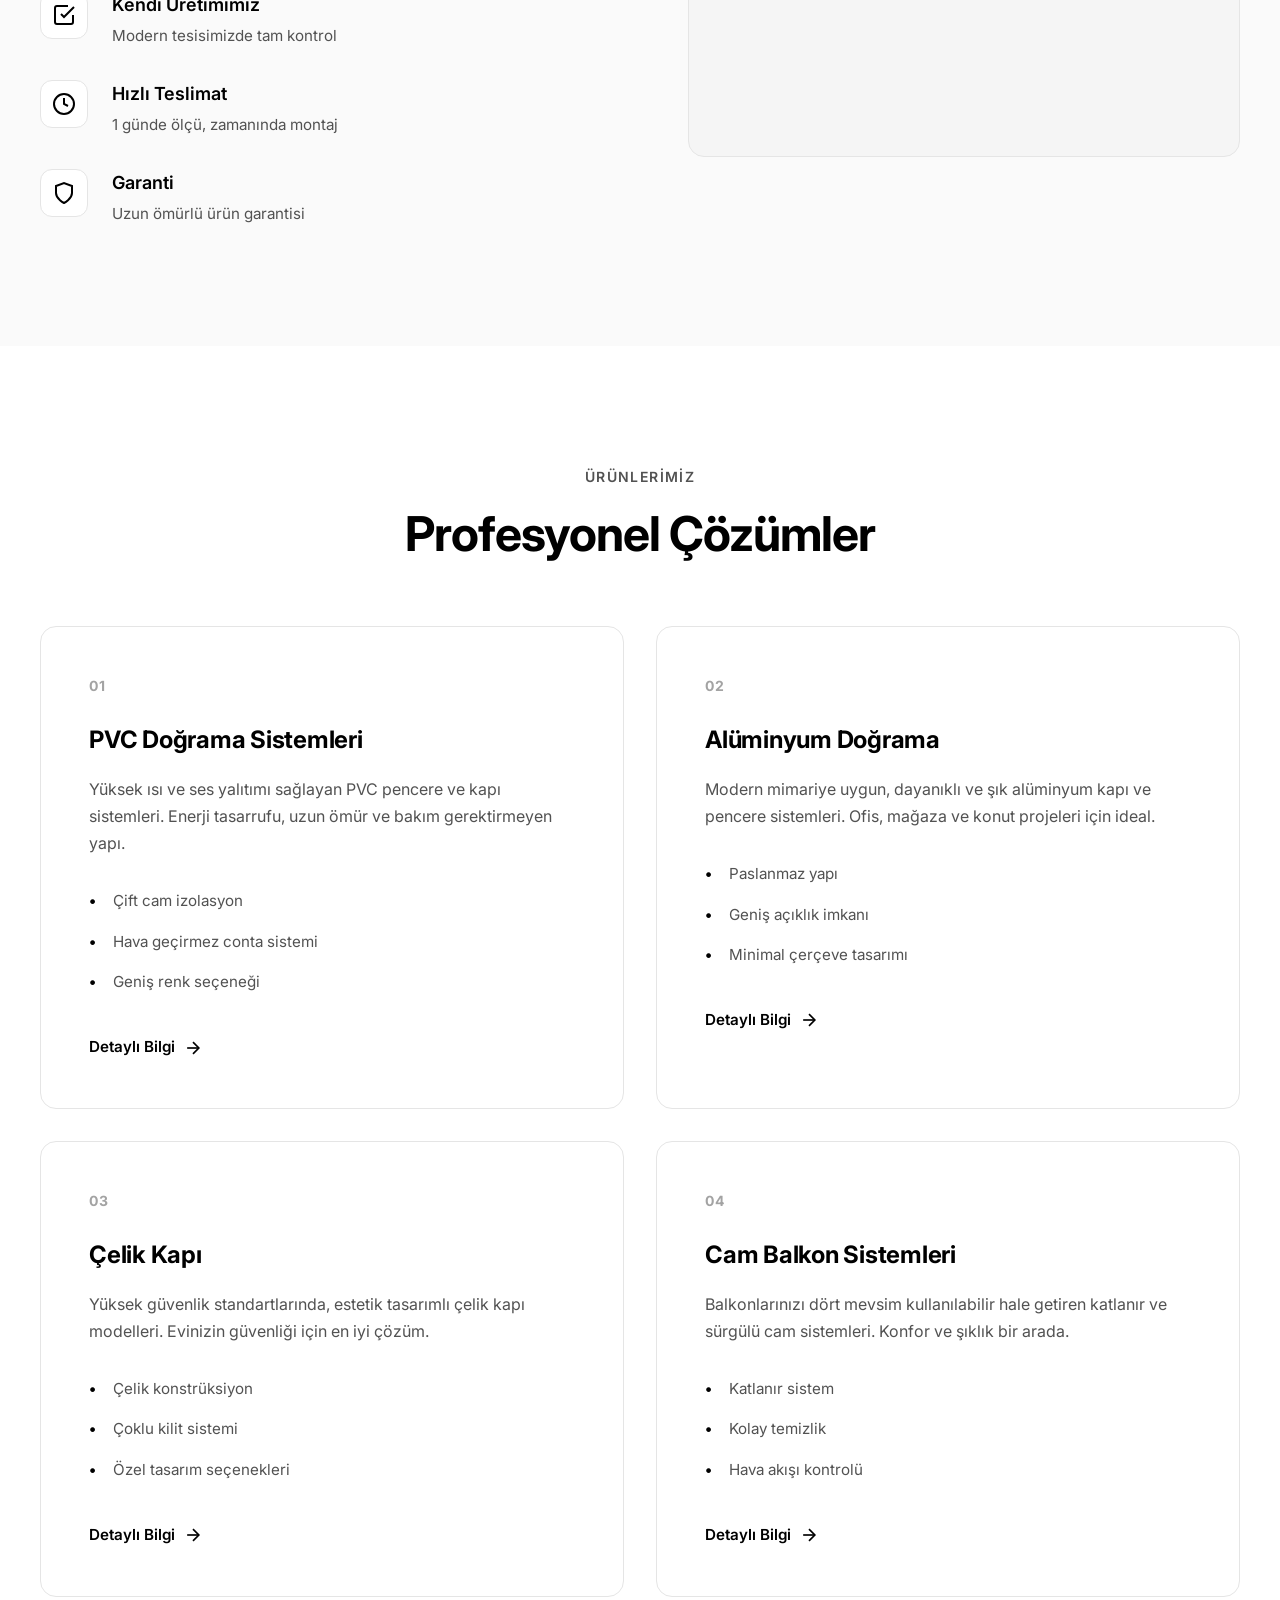
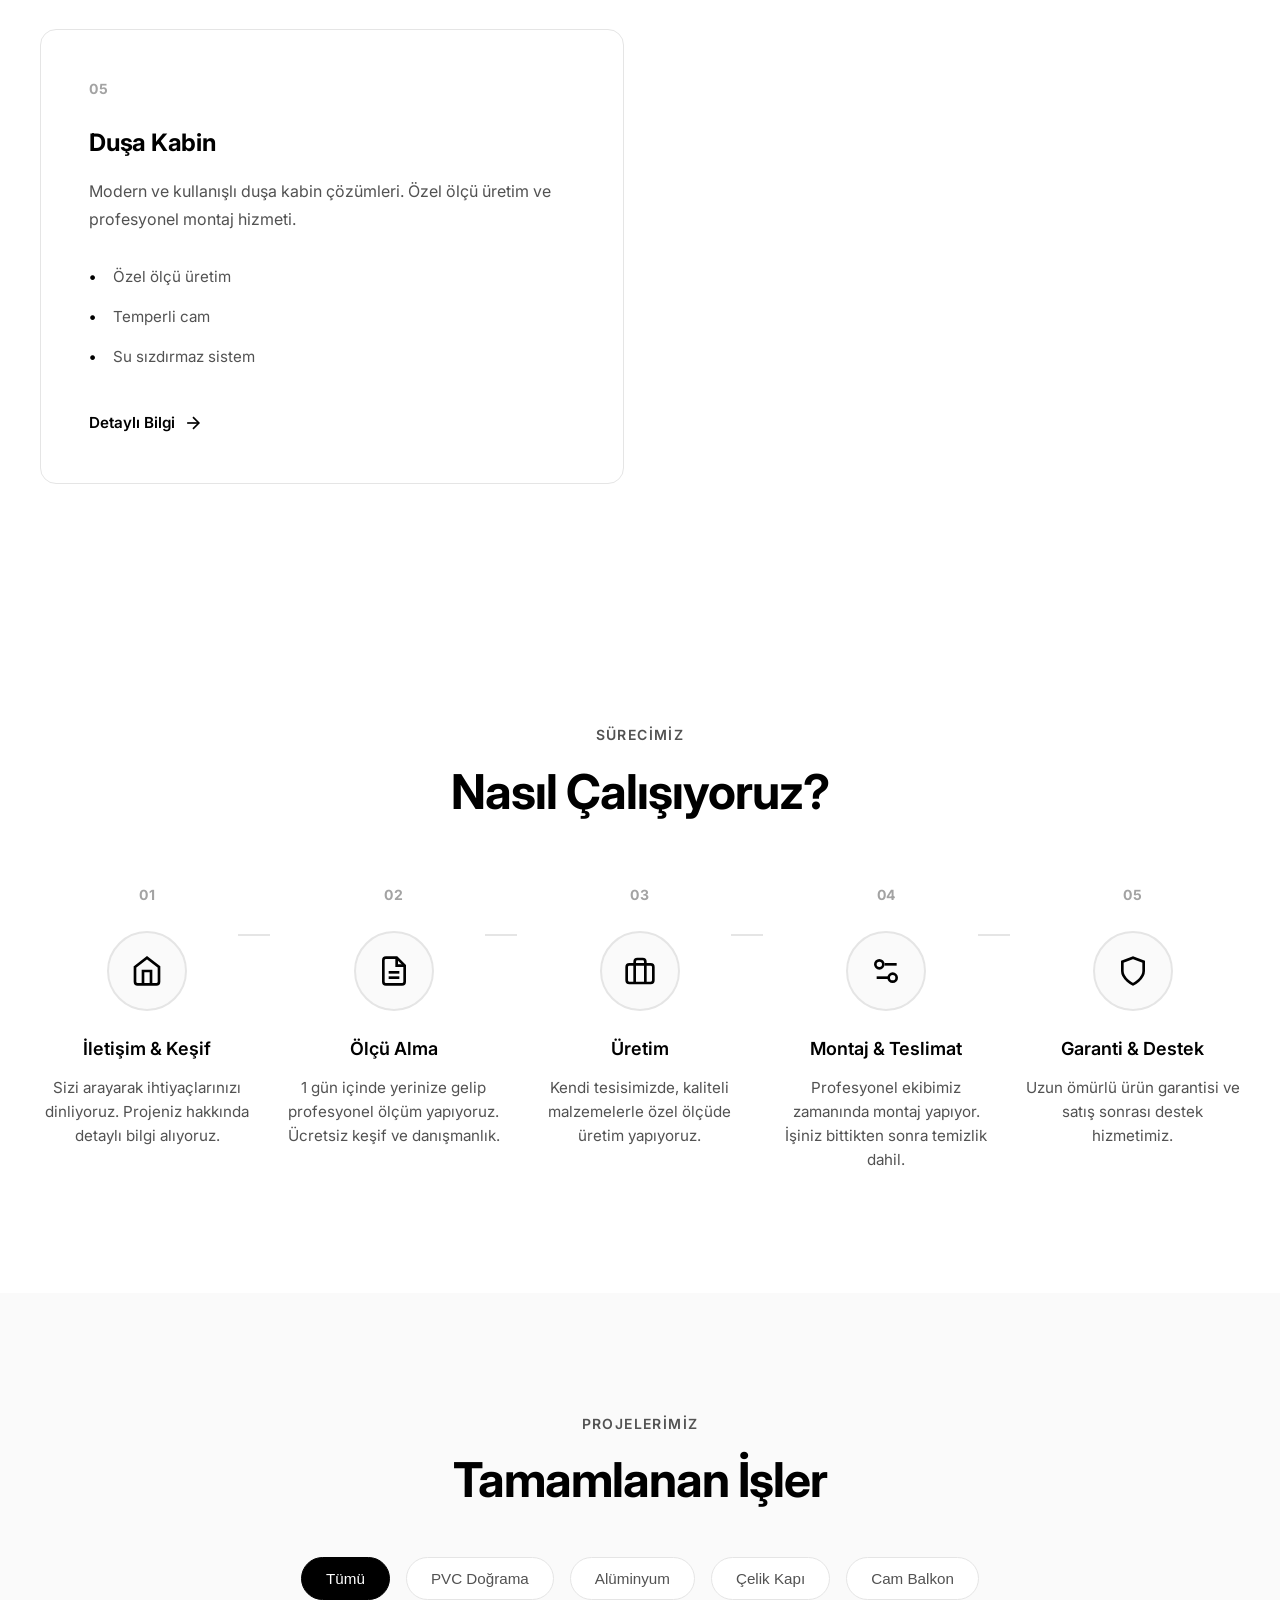
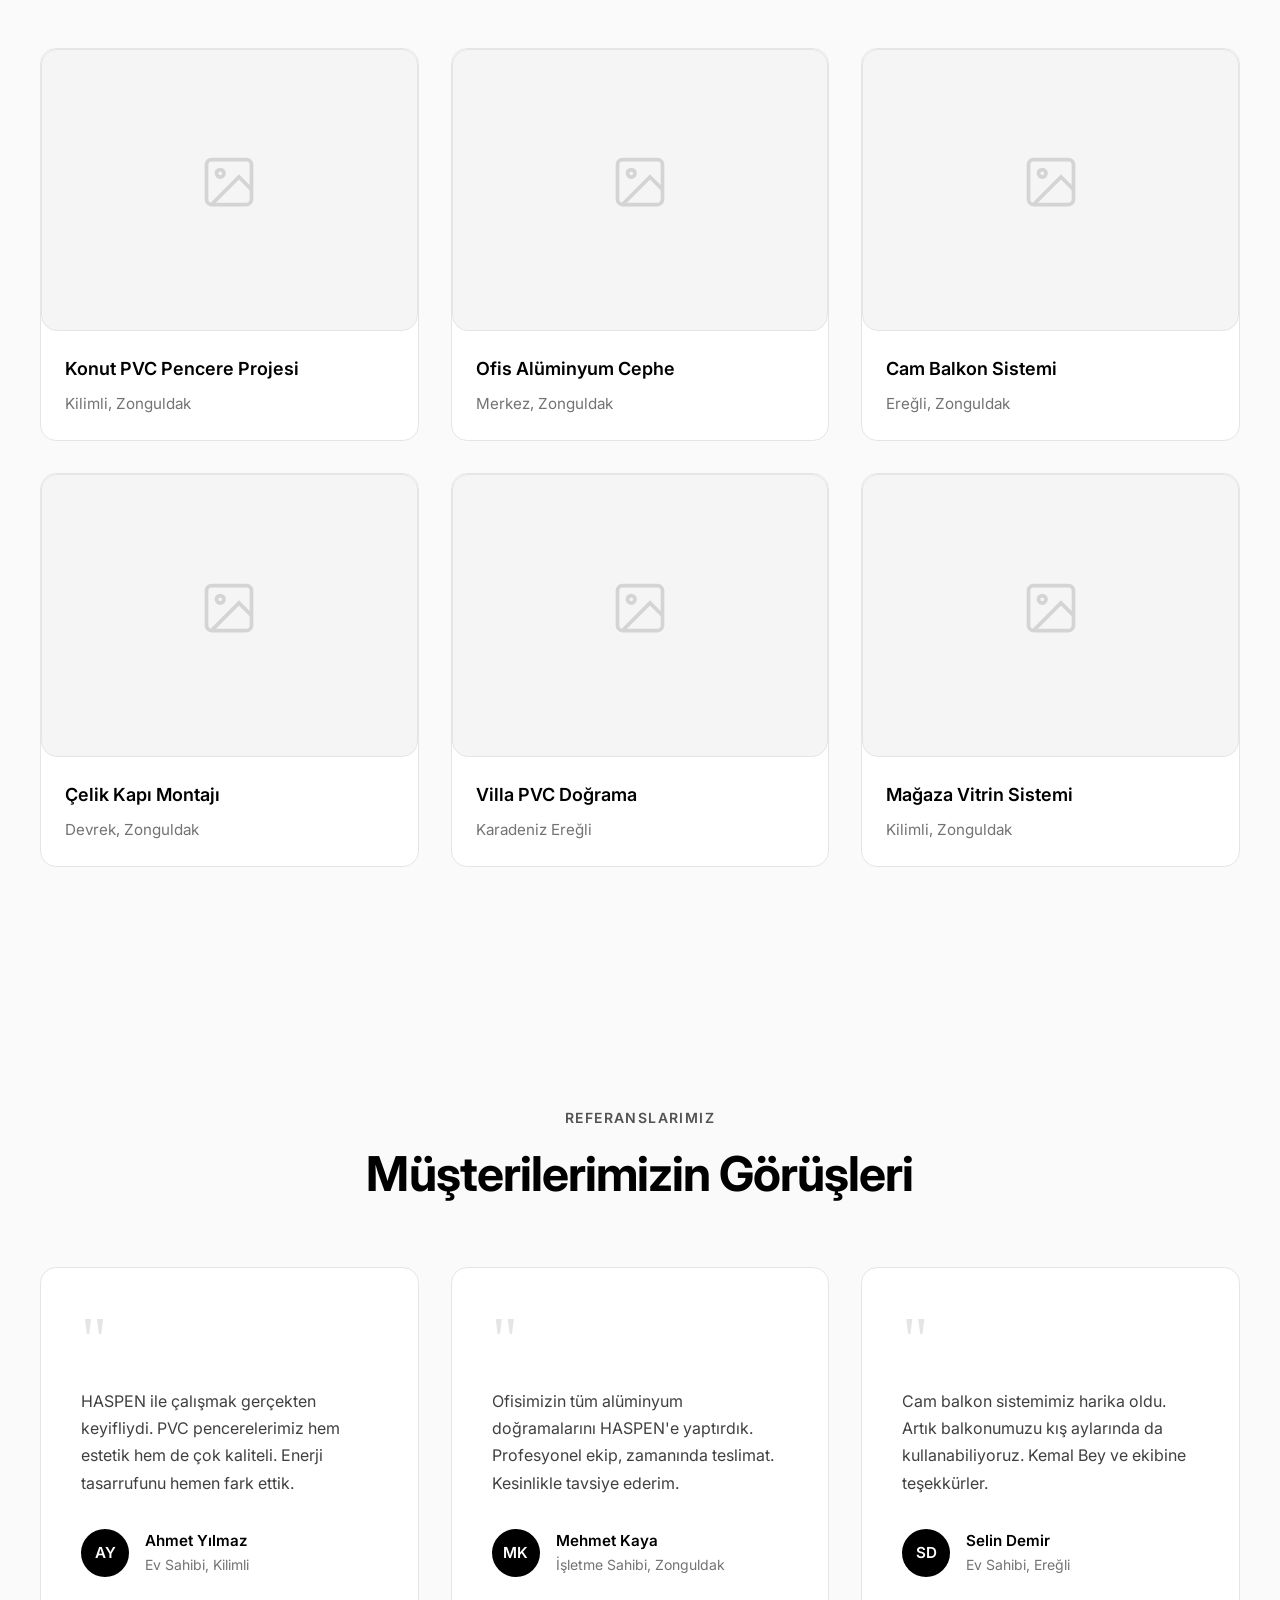
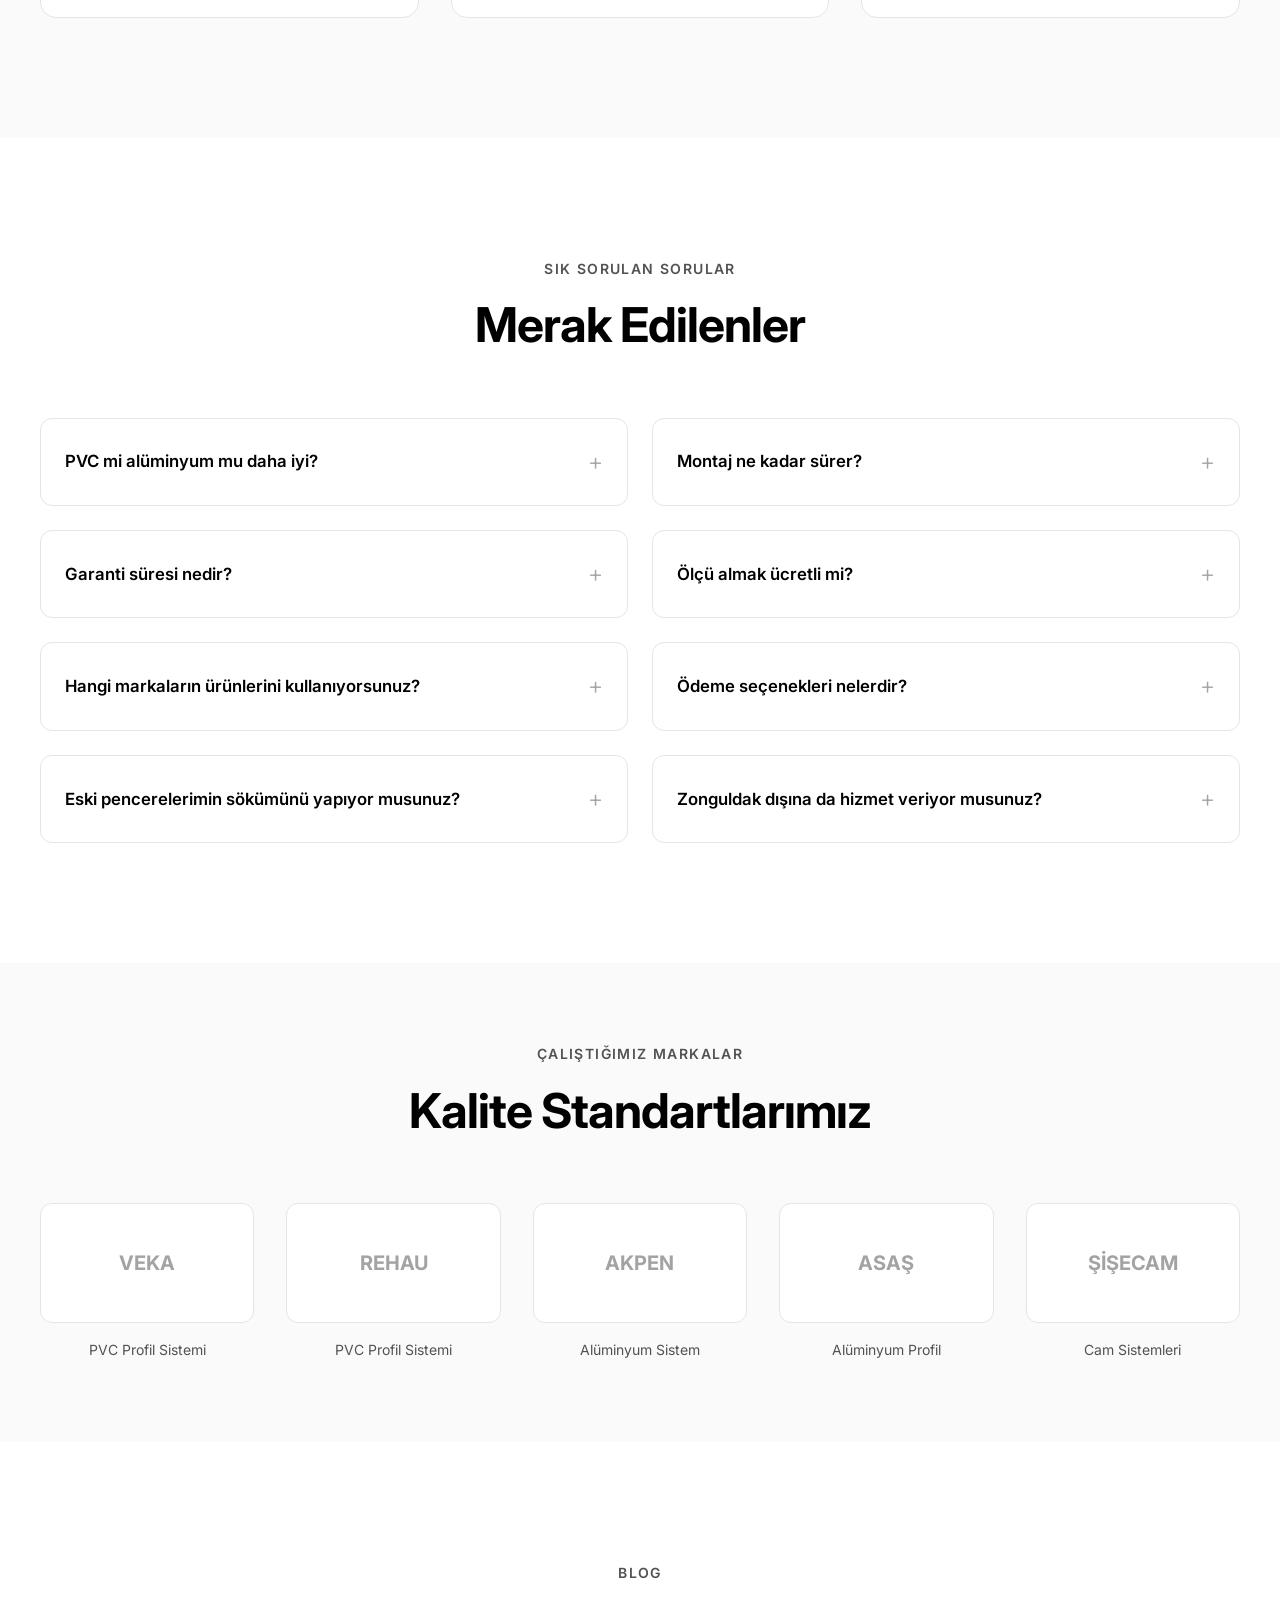
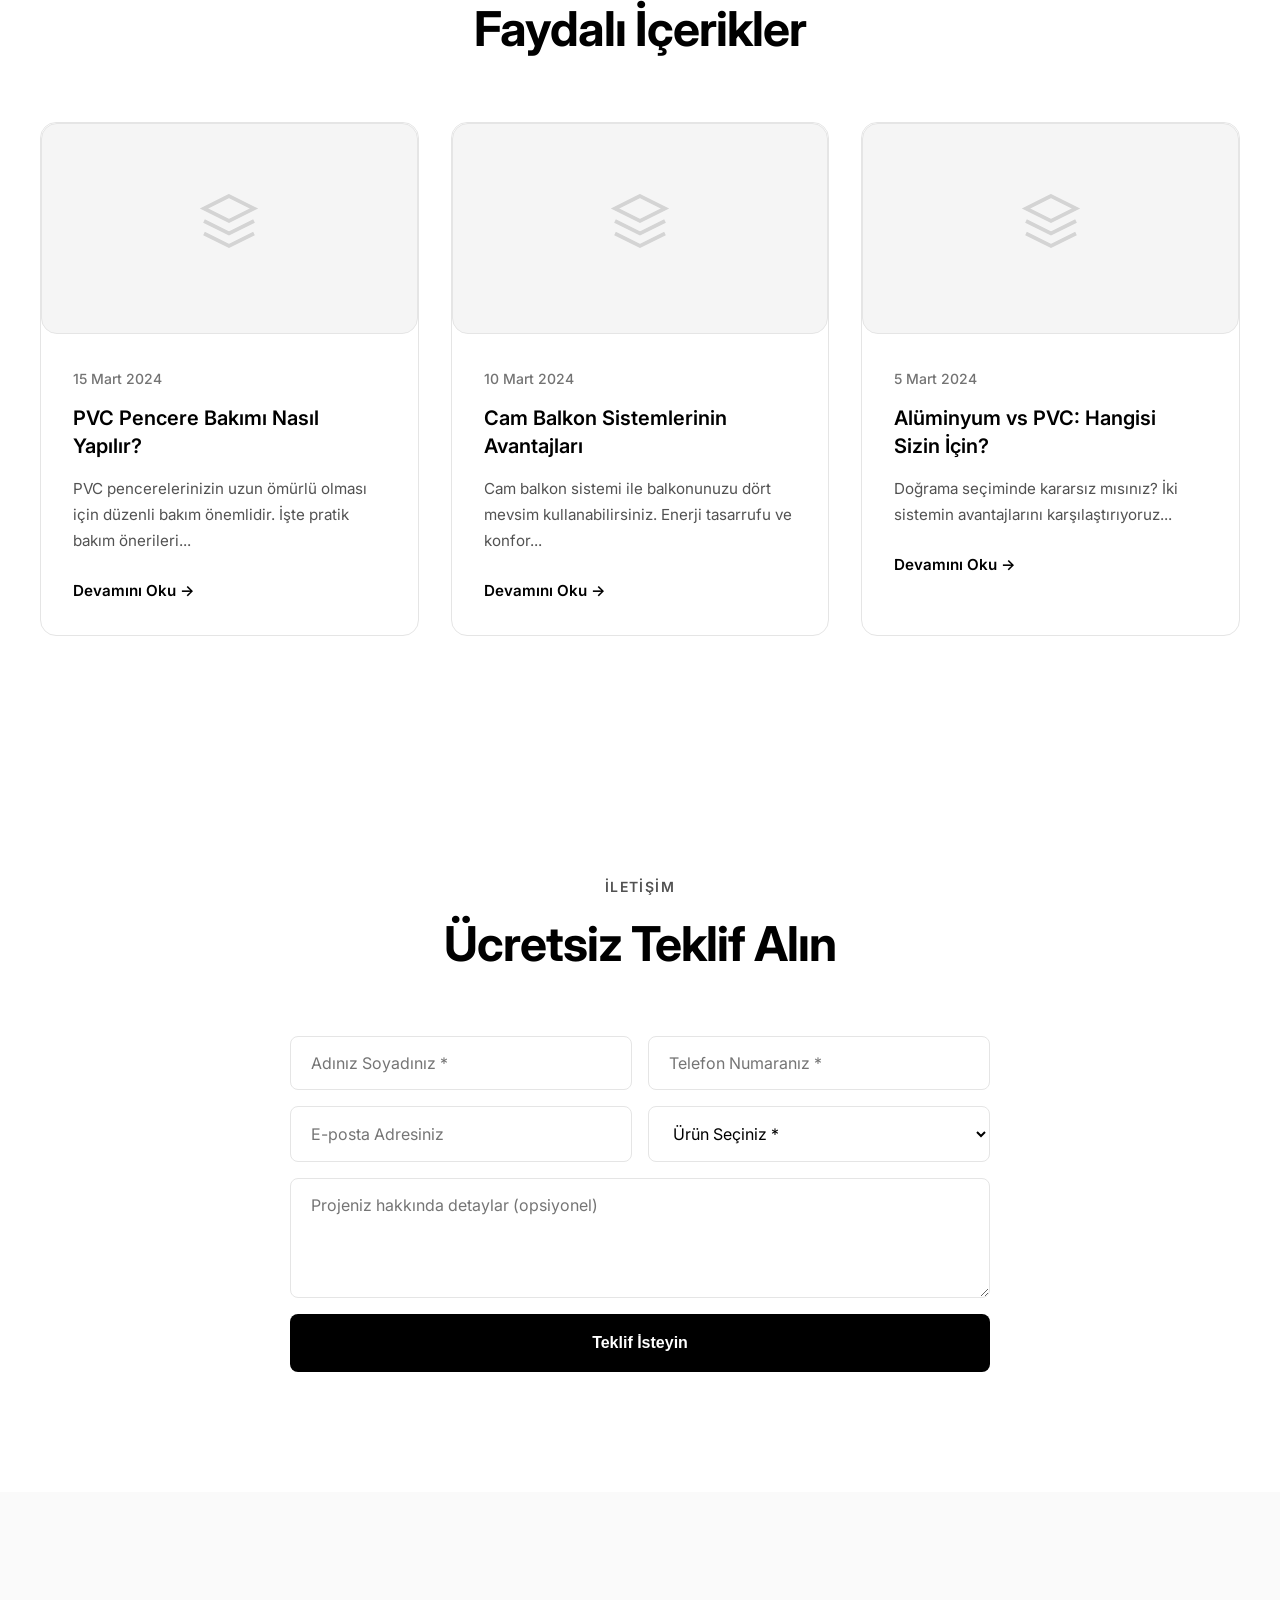
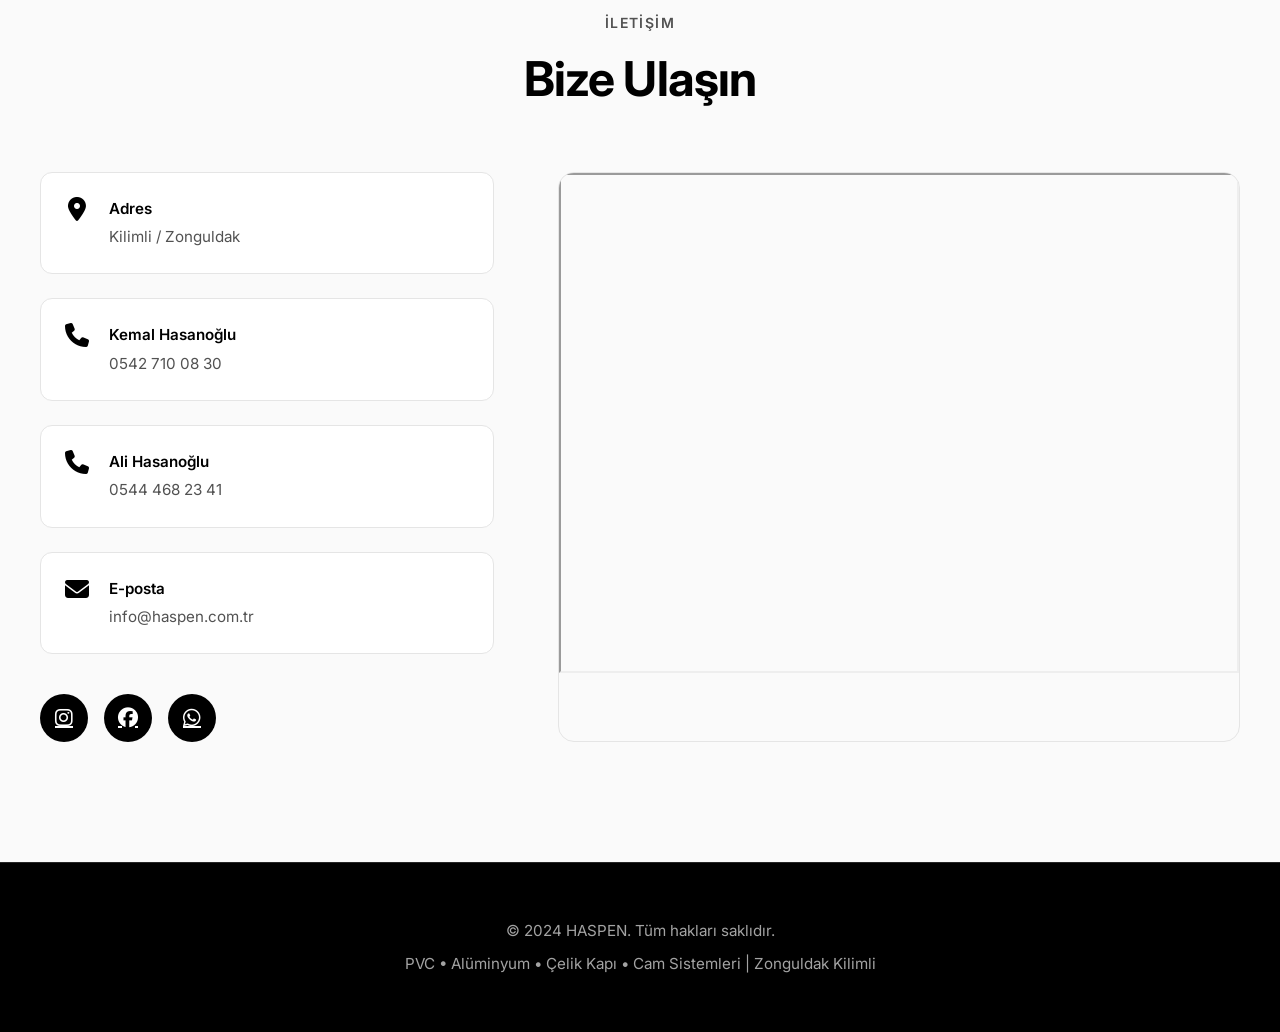
==== commit 221dffae: "feat: Add logo and favicon integration across all pages" ====
--- a/index.html
+++ b/index.html
@@ -6,6 +6,8 @@
     <meta name="description" content="HASPEN - Zonguldak Kilimli'de 30 yıllık tecrübe ile PVC doğrama, alüminyum sistemler, çelik kapı ve cam balkon çözümleri">
     <meta name="keywords" content="PVC doğrama, alüminyum doğrama, çelik kapı, cam balkon, duşa kabin, Zonguldak, Kilimli">
     <title>HASPEN | PVC • Alüminyum • Çelik Kapı • Cam Sistemleri - Zonguldak Kilimli</title>
+    <link rel="icon" type="image/png" href="images/favicon.png">
+    <link rel="apple-touch-icon" href="images/favicon.png">
     <link rel="preconnect" href="https://fonts.googleapis.com">
     <link rel="preconnect" href="https://fonts.gstatic.com" crossorigin>
     <link href="https://fonts.googleapis.com/css2?family=Inter:wght@300;400;500;600;700;800&display=swap" rel="stylesheet">
@@ -18,7 +20,7 @@
         <nav class="navbar">
             <div class="container">
                 <div class="nav-brand">
-                    <h1>HASPEN</h1>
+                    <img src="images/logo.png" alt="HASPEN Logo" class="logo">
                 </div>
                 <ul class="nav-menu">
                     <li><a href="#anasayfa">Ana Sayfa</a></li>
--- a/css/style.css
+++ b/css/style.css
@@ -1343,3 +1343,16 @@
         font-size: 0.875rem;
     }
 }
+
+/* Logo Styles */
+.nav-brand .logo {
+    height: 50px;
+    width: auto;
+    display: block;
+}
+
+@media (max-width: 768px) {
+    .nav-brand .logo {
+        height: 40px;
+    }
+}
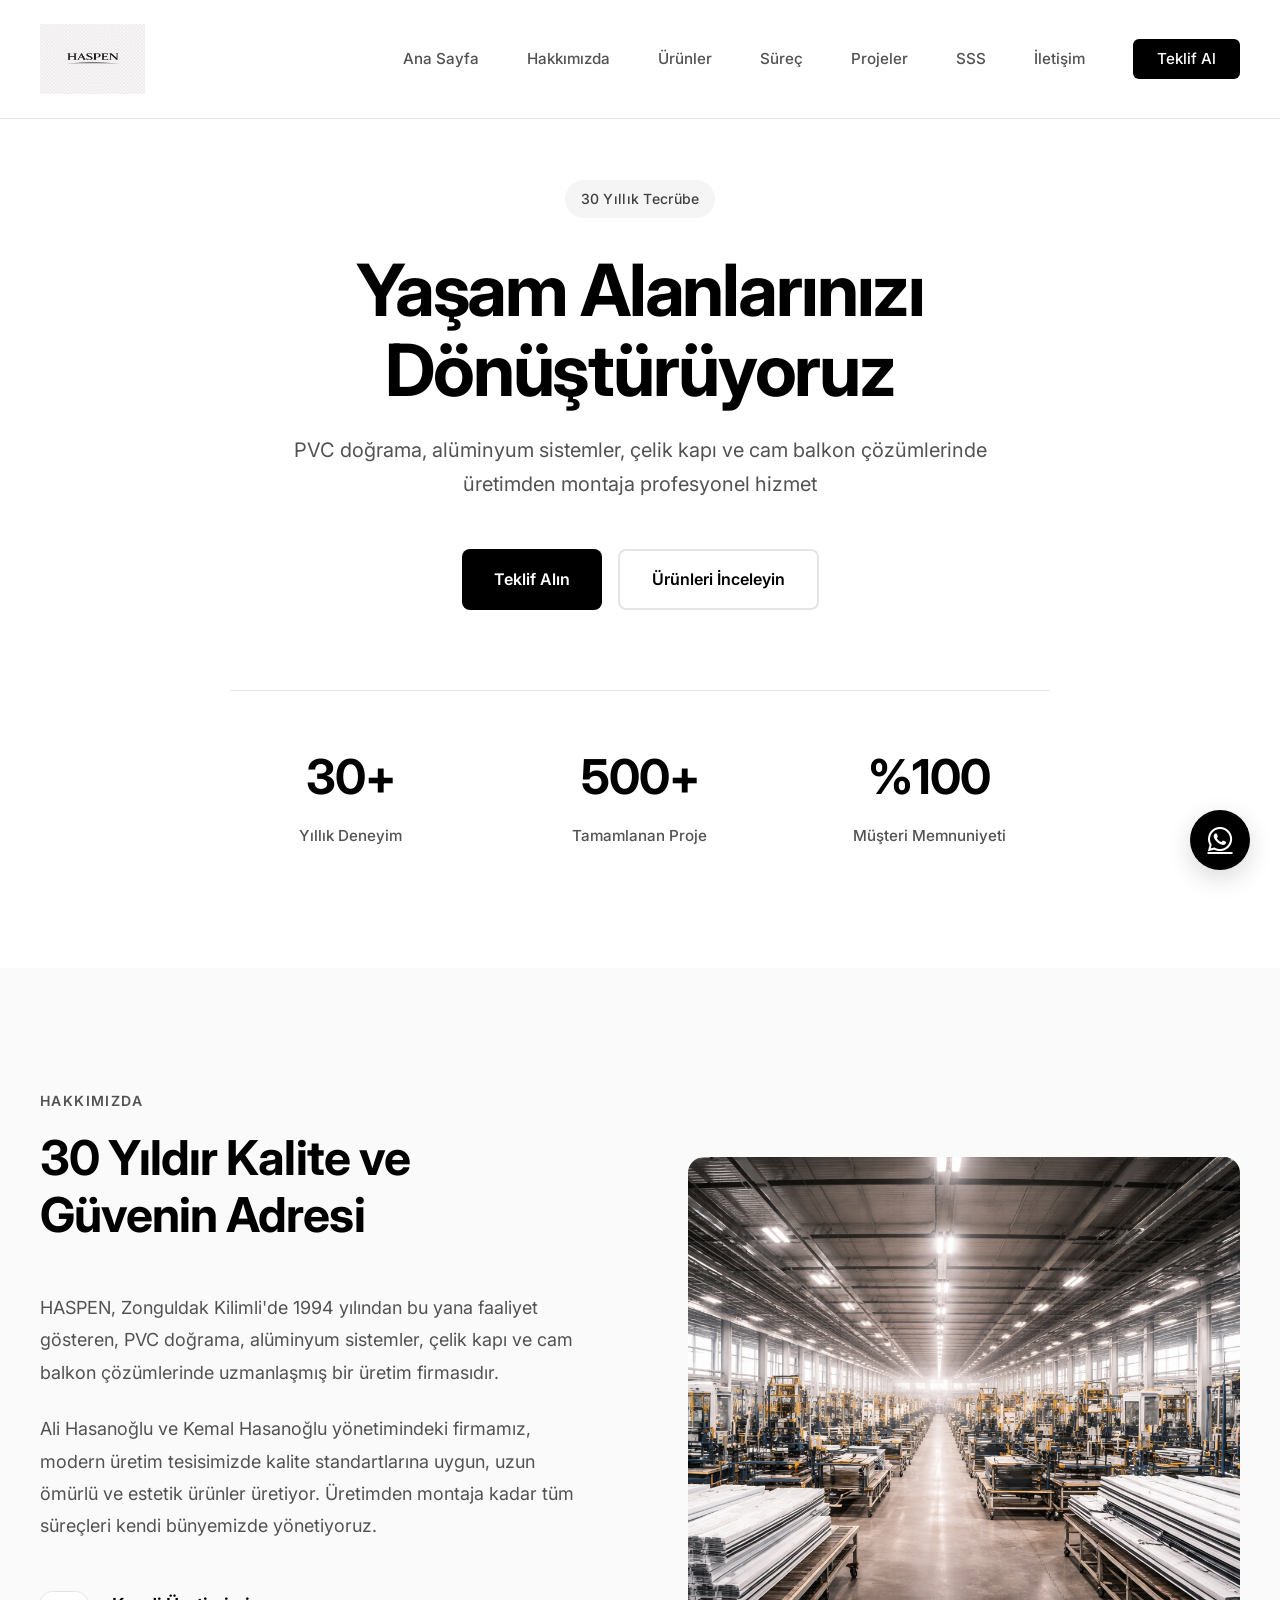
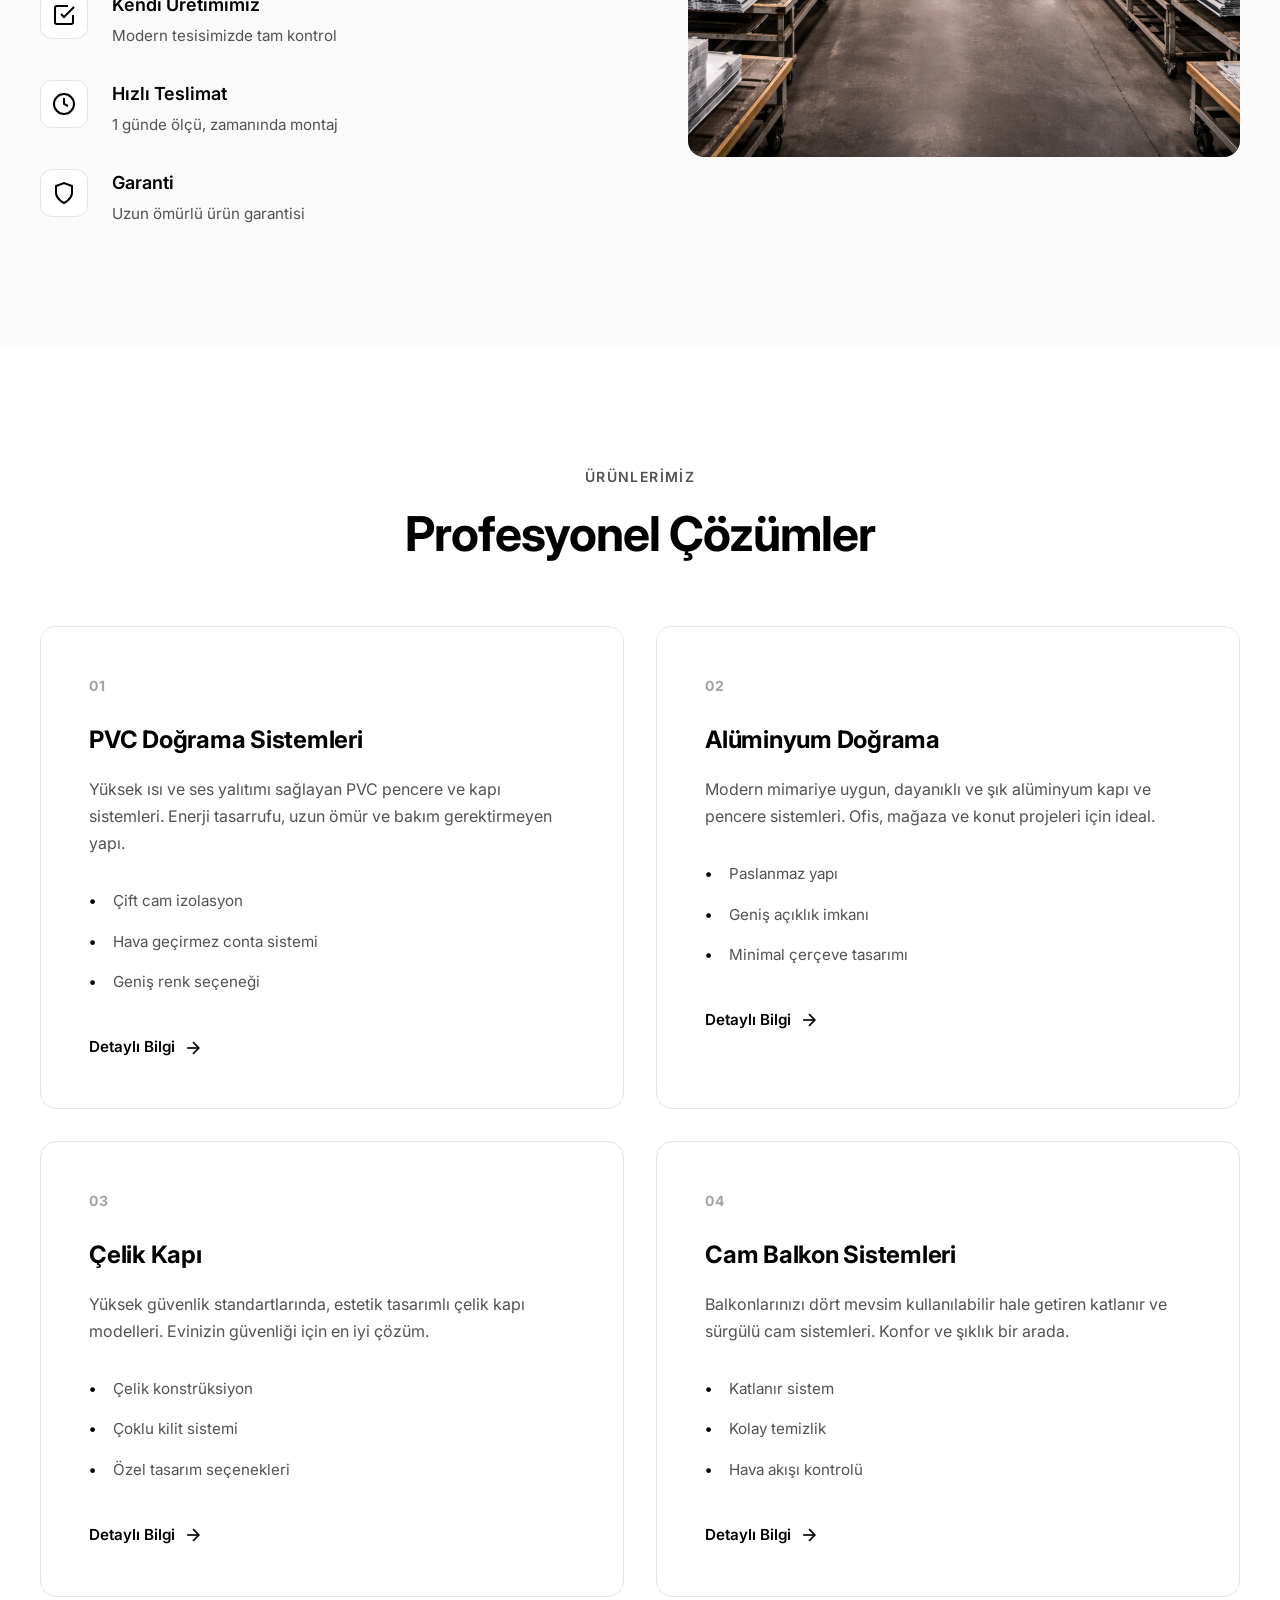
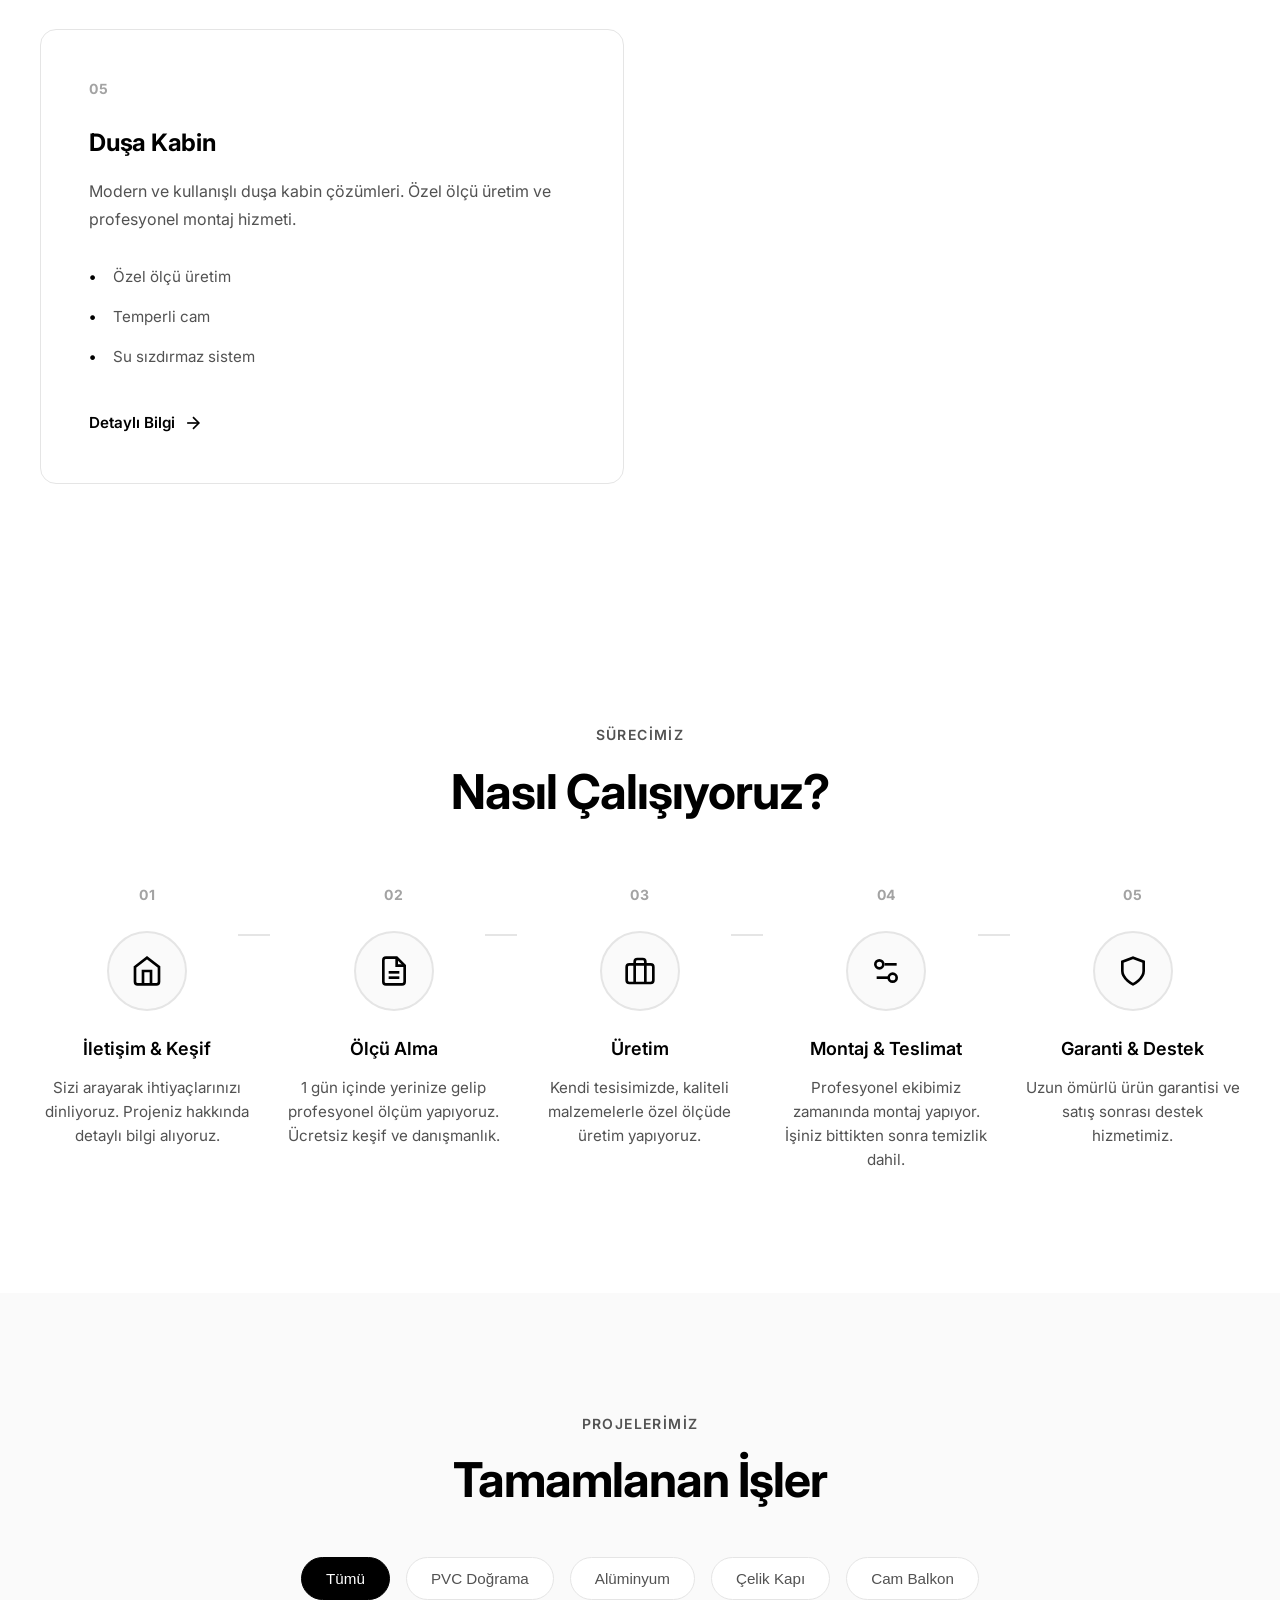
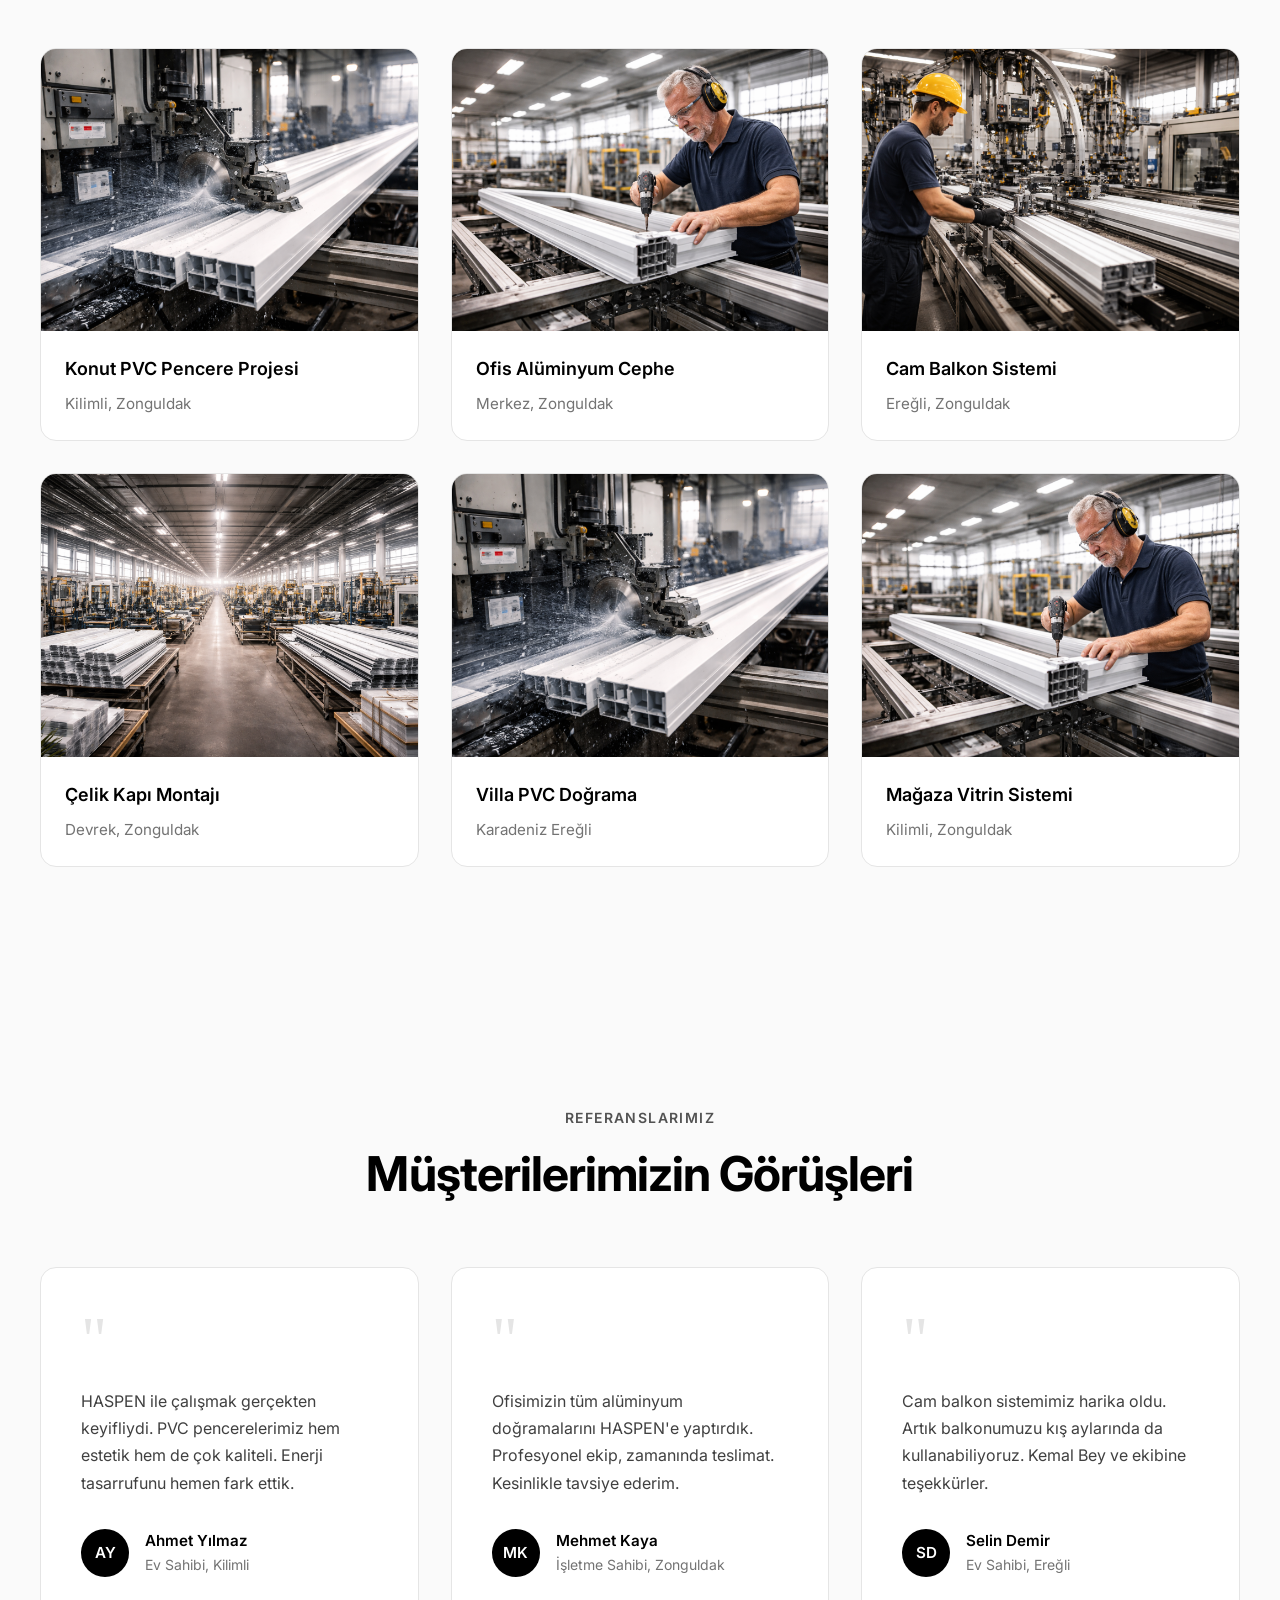
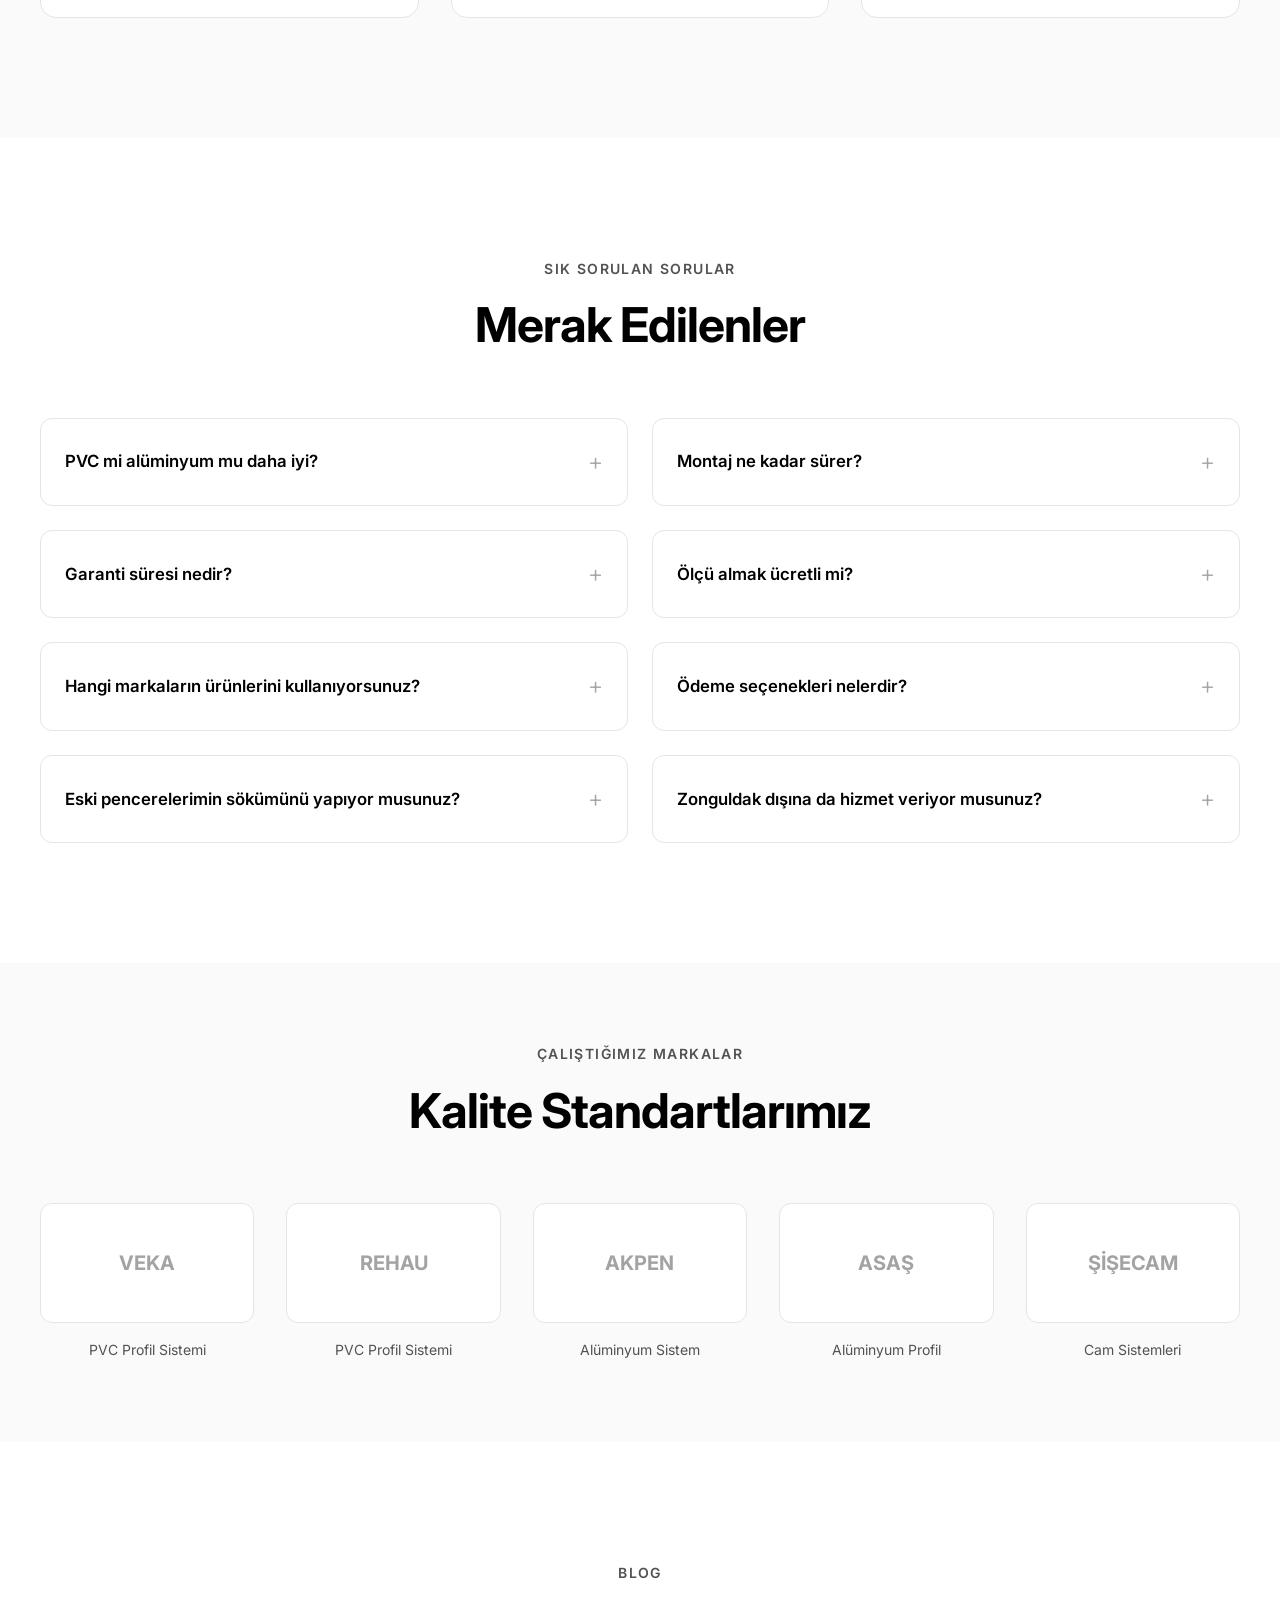
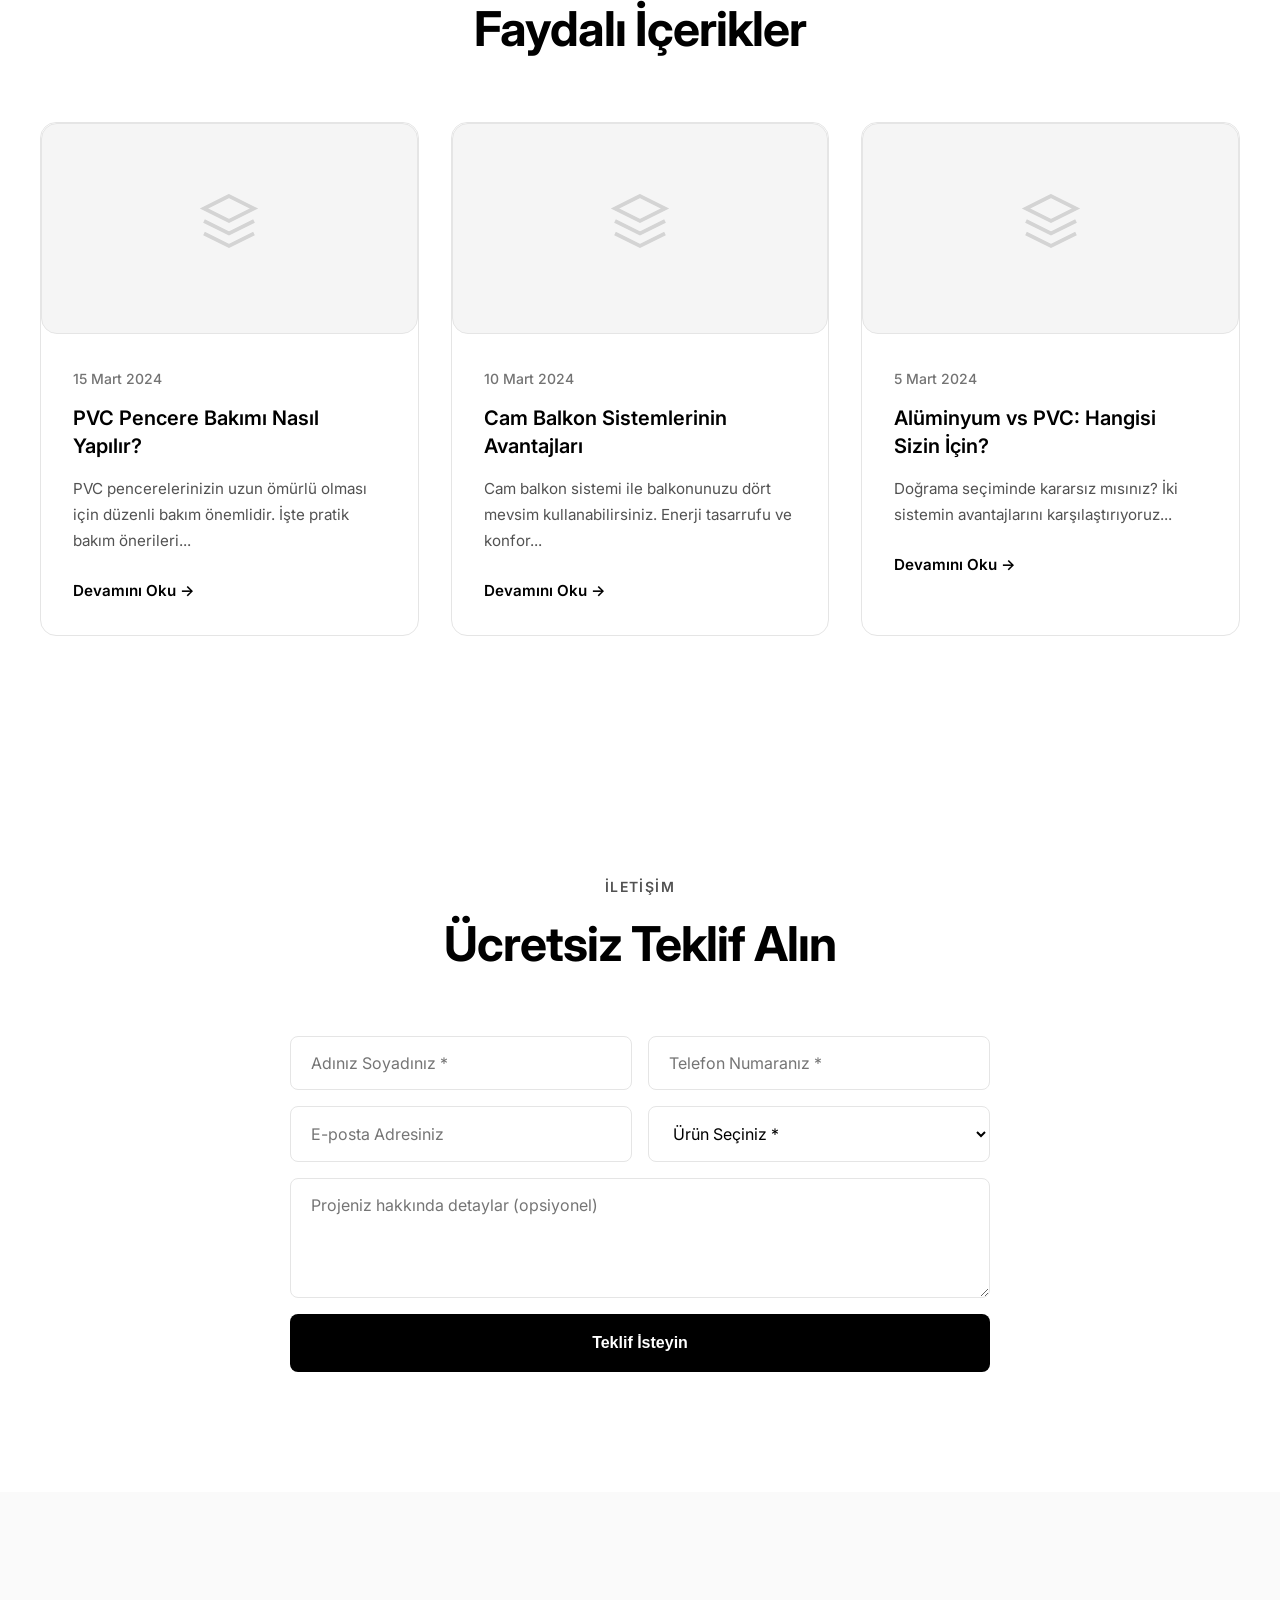
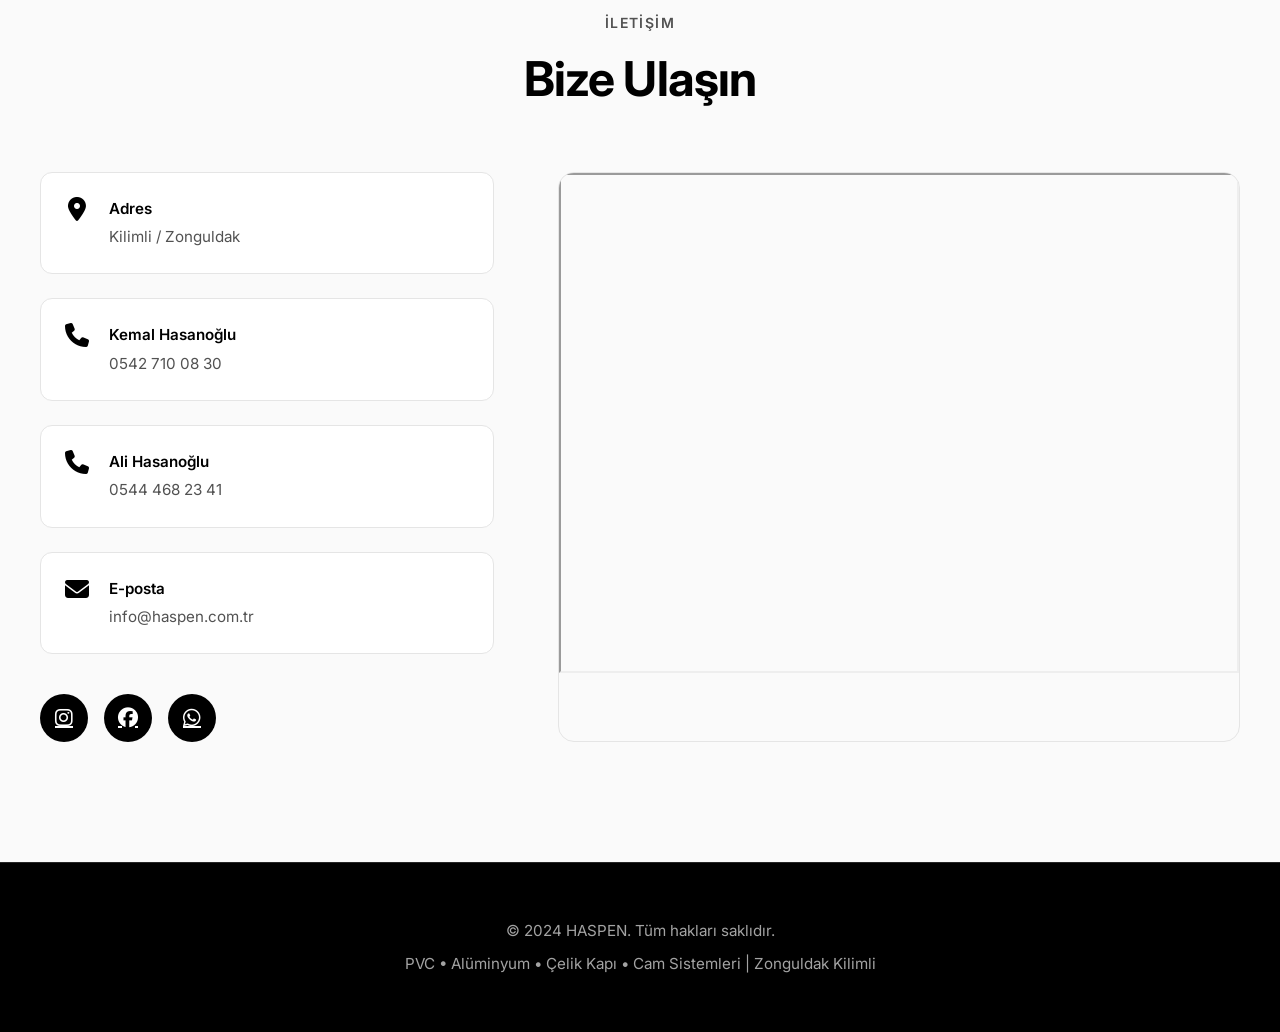
==== commit 95ca18dc: "feat: Add real production facility images to about and projects sections" ====
--- a/index.html
+++ b/index.html
@@ -116,14 +116,7 @@
                     </div>
                 </div>
                 <div class="about-image">
-                    <div class="image-placeholder">
-                        <svg width="100" height="100" viewBox="0 0 24 24" fill="none" stroke="currentColor" stroke-width="1">
-                            <rect x="3" y="3" width="18" height="18" rx="2" ry="2"></rect>
-                            <circle cx="8.5" cy="8.5" r="1.5"></circle>
-                            <polyline points="21 15 16 10 5 21"></polyline>
-                        </svg>
-                        <p>Üretim Tesisi Görseli</p>
-                    </div>
+                    <img src="images/uretim1.png" alt="HASPEN Üretim Tesisi" style="width: 100%; height: 100%; object-fit: cover; border-radius: 16px;">
                 </div>
             </div>
         </div>
@@ -307,13 +300,7 @@
             <div class="projects-grid">
                 <div class="project-card" data-category="pvc">
                     <div class="project-image">
-                        <div class="image-placeholder">
-                            <svg width="60" height="60" viewBox="0 0 24 24" fill="none" stroke="currentColor" stroke-width="1.5">
-                                <rect x="3" y="3" width="18" height="18" rx="2" ry="2"></rect>
-                                <circle cx="8.5" cy="8.5" r="1.5"></circle>
-                                <polyline points="21 15 16 10 5 21"></polyline>
-                            </svg>
-                        </div>
+                        <img src="images/uretim2.png" alt="PVC Doğrama Projesi" style="width: 100%; height: 100%; object-fit: cover;">
                     </div>
                     <div class="project-info">
                         <h3>Konut PVC Pencere Projesi</h3>
@@ -322,13 +309,7 @@
                 </div>
                 <div class="project-card" data-category="aluminyum">
                     <div class="project-image">
-                        <div class="image-placeholder">
-                            <svg width="60" height="60" viewBox="0 0 24 24" fill="none" stroke="currentColor" stroke-width="1.5">
-                                <rect x="3" y="3" width="18" height="18" rx="2" ry="2"></rect>
-                                <circle cx="8.5" cy="8.5" r="1.5"></circle>
-                                <polyline points="21 15 16 10 5 21"></polyline>
-                            </svg>
-                        </div>
+                        <img src="images/uretim3.png" alt="Alüminyum Doğrama Projesi" style="width: 100%; height: 100%; object-fit: cover;">
                     </div>
                     <div class="project-info">
                         <h3>Ofis Alüminyum Cephe</h3>
@@ -337,13 +318,7 @@
                 </div>
                 <div class="project-card" data-category="cam">
                     <div class="project-image">
-                        <div class="image-placeholder">
-                            <svg width="60" height="60" viewBox="0 0 24 24" fill="none" stroke="currentColor" stroke-width="1.5">
-                                <rect x="3" y="3" width="18" height="18" rx="2" ry="2"></rect>
-                                <circle cx="8.5" cy="8.5" r="1.5"></circle>
-                                <polyline points="21 15 16 10 5 21"></polyline>
-                            </svg>
-                        </div>
+                        <img src="images/uretim4.png" alt="Cam Balkon Sistemi" style="width: 100%; height: 100%; object-fit: cover;">
                     </div>
                     <div class="project-info">
                         <h3>Cam Balkon Sistemi</h3>
@@ -352,13 +327,7 @@
                 </div>
                 <div class="project-card" data-category="celik">
                     <div class="project-image">
-                        <div class="image-placeholder">
-                            <svg width="60" height="60" viewBox="0 0 24 24" fill="none" stroke="currentColor" stroke-width="1.5">
-                                <rect x="3" y="3" width="18" height="18" rx="2" ry="2"></rect>
-                                <circle cx="8.5" cy="8.5" r="1.5"></circle>
-                                <polyline points="21 15 16 10 5 21"></polyline>
-                            </svg>
-                        </div>
+                        <img src="images/uretim1.png" alt="Çelik Kapı Montajı" style="width: 100%; height: 100%; object-fit: cover;">
                     </div>
                     <div class="project-info">
                         <h3>Çelik Kapı Montajı</h3>
@@ -367,13 +336,7 @@
                 </div>
                 <div class="project-card" data-category="pvc">
                     <div class="project-image">
-                        <div class="image-placeholder">
-                            <svg width="60" height="60" viewBox="0 0 24 24" fill="none" stroke="currentColor" stroke-width="1.5">
-                                <rect x="3" y="3" width="18" height="18" rx="2" ry="2"></rect>
-                                <circle cx="8.5" cy="8.5" r="1.5"></circle>
-                                <polyline points="21 15 16 10 5 21"></polyline>
-                            </svg>
-                        </div>
+                        <img src="images/uretim2.png" alt="Villa PVC Doğrama" style="width: 100%; height: 100%; object-fit: cover;">
                     </div>
                     <div class="project-info">
                         <h3>Villa PVC Doğrama</h3>
@@ -382,13 +345,7 @@
                 </div>
                 <div class="project-card" data-category="aluminyum">
                     <div class="project-image">
-                        <div class="image-placeholder">
-                            <svg width="60" height="60" viewBox="0 0 24 24" fill="none" stroke="currentColor" stroke-width="1.5">
-                                <rect x="3" y="3" width="18" height="18" rx="2" ry="2"></rect>
-                                <circle cx="8.5" cy="8.5" r="1.5"></circle>
-                                <polyline points="21 15 16 10 5 21"></polyline>
-                            </svg>
-                        </div>
+                        <img src="images/uretim3.png" alt="Mağaza Vitrin Sistemi" style="width: 100%; height: 100%; object-fit: cover;">
                     </div>
                     <div class="project-info">
                         <h3>Mağaza Vitrin Sistemi</h3>
--- a/css/style.css
+++ b/css/style.css
@@ -1346,13 +1346,19 @@
 
 /* Logo Styles */
 .nav-brand .logo {
-    height: 50px;
+    height: 70px;
     width: auto;
     display: block;
+    background: transparent;
+}
+
+.nav-brand a {
+    display: flex;
+    align-items: center;
 }
 
 @media (max-width: 768px) {
     .nav-brand .logo {
-        height: 40px;
-    }
-}
+        height: 55px;
+    }
+}
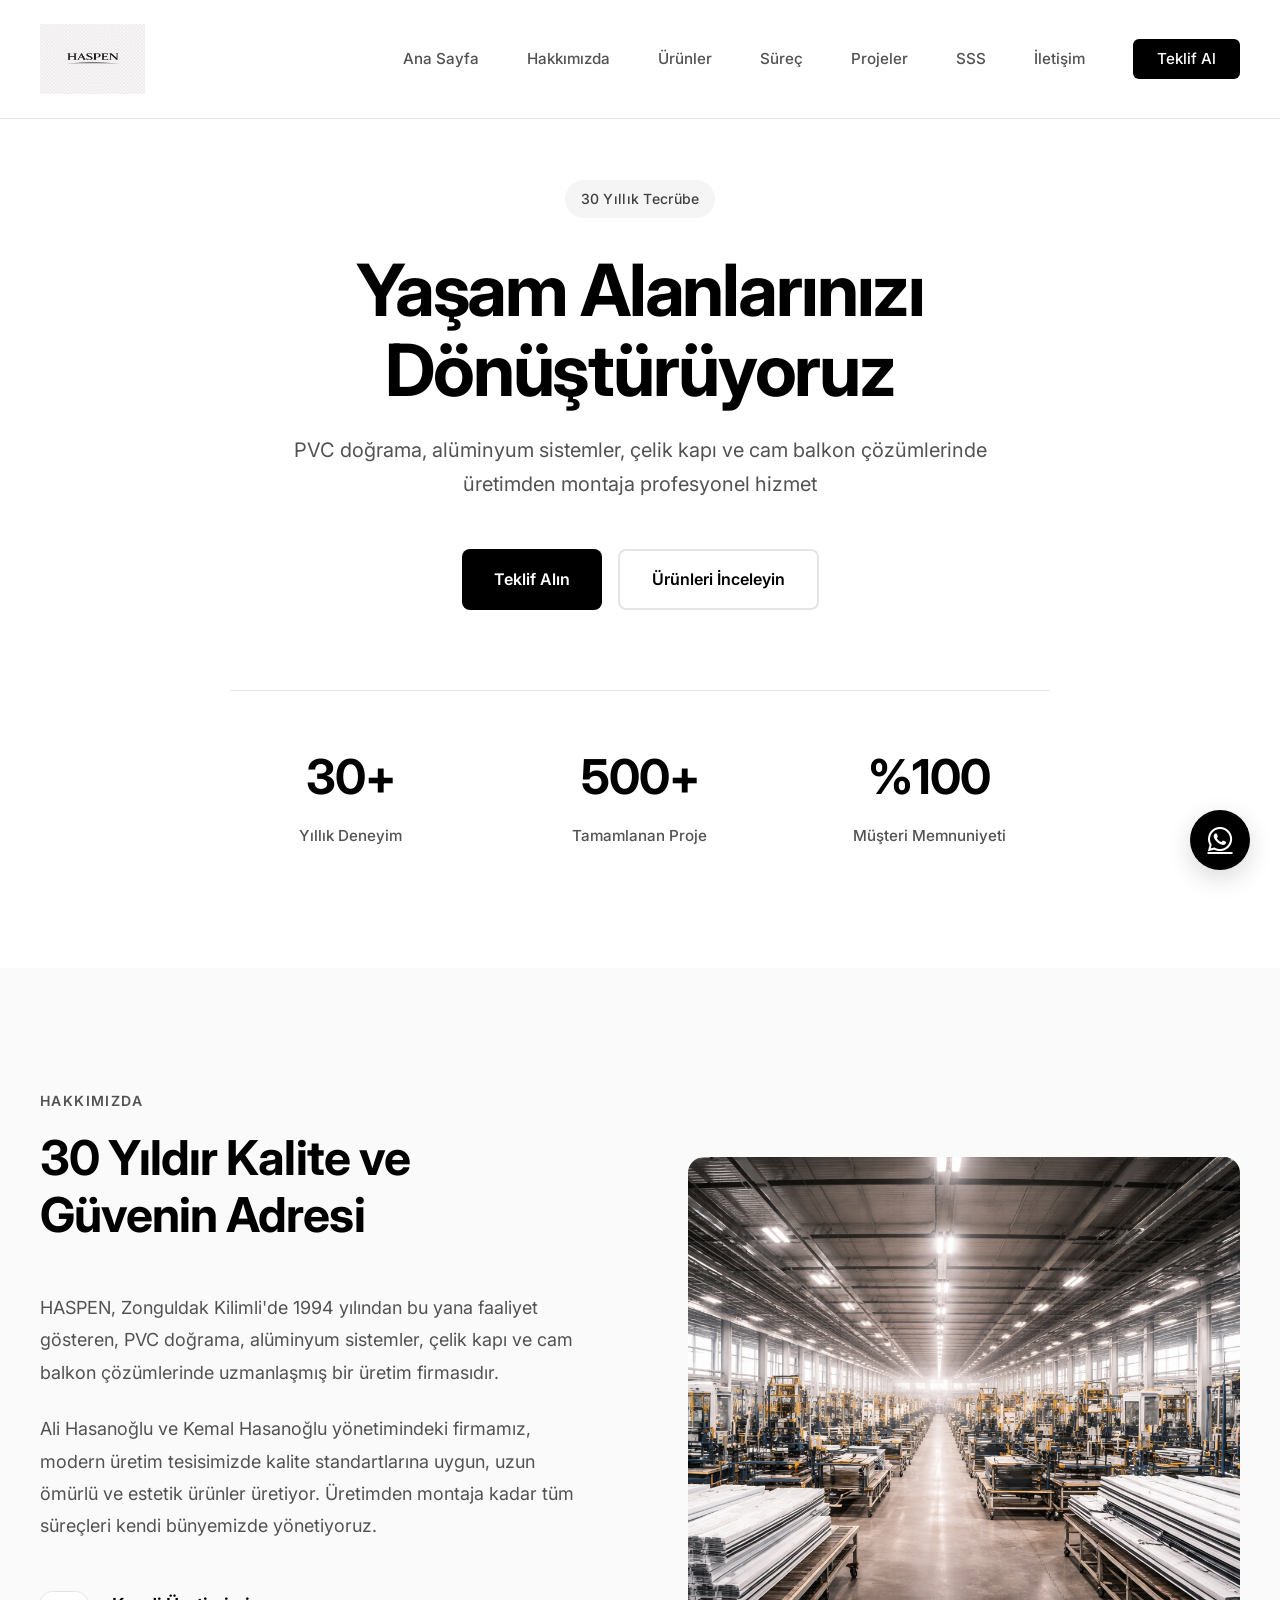
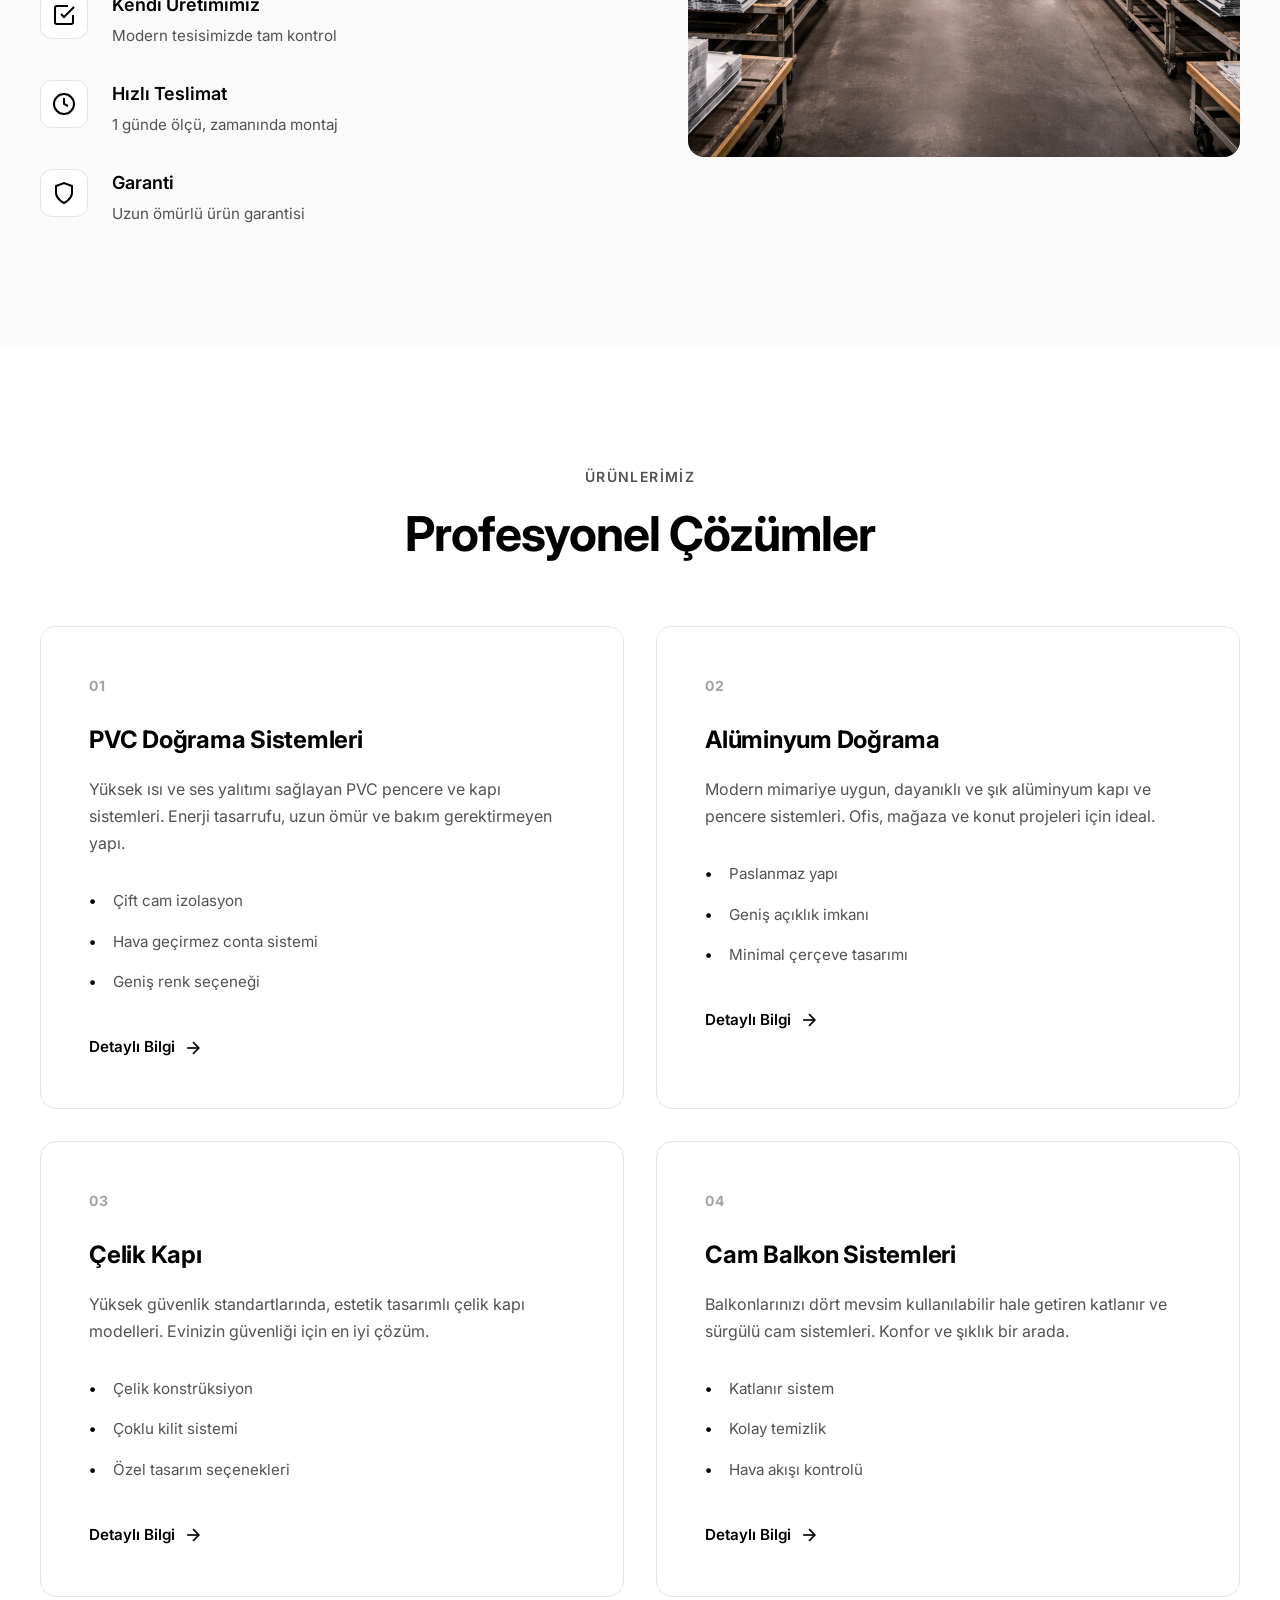
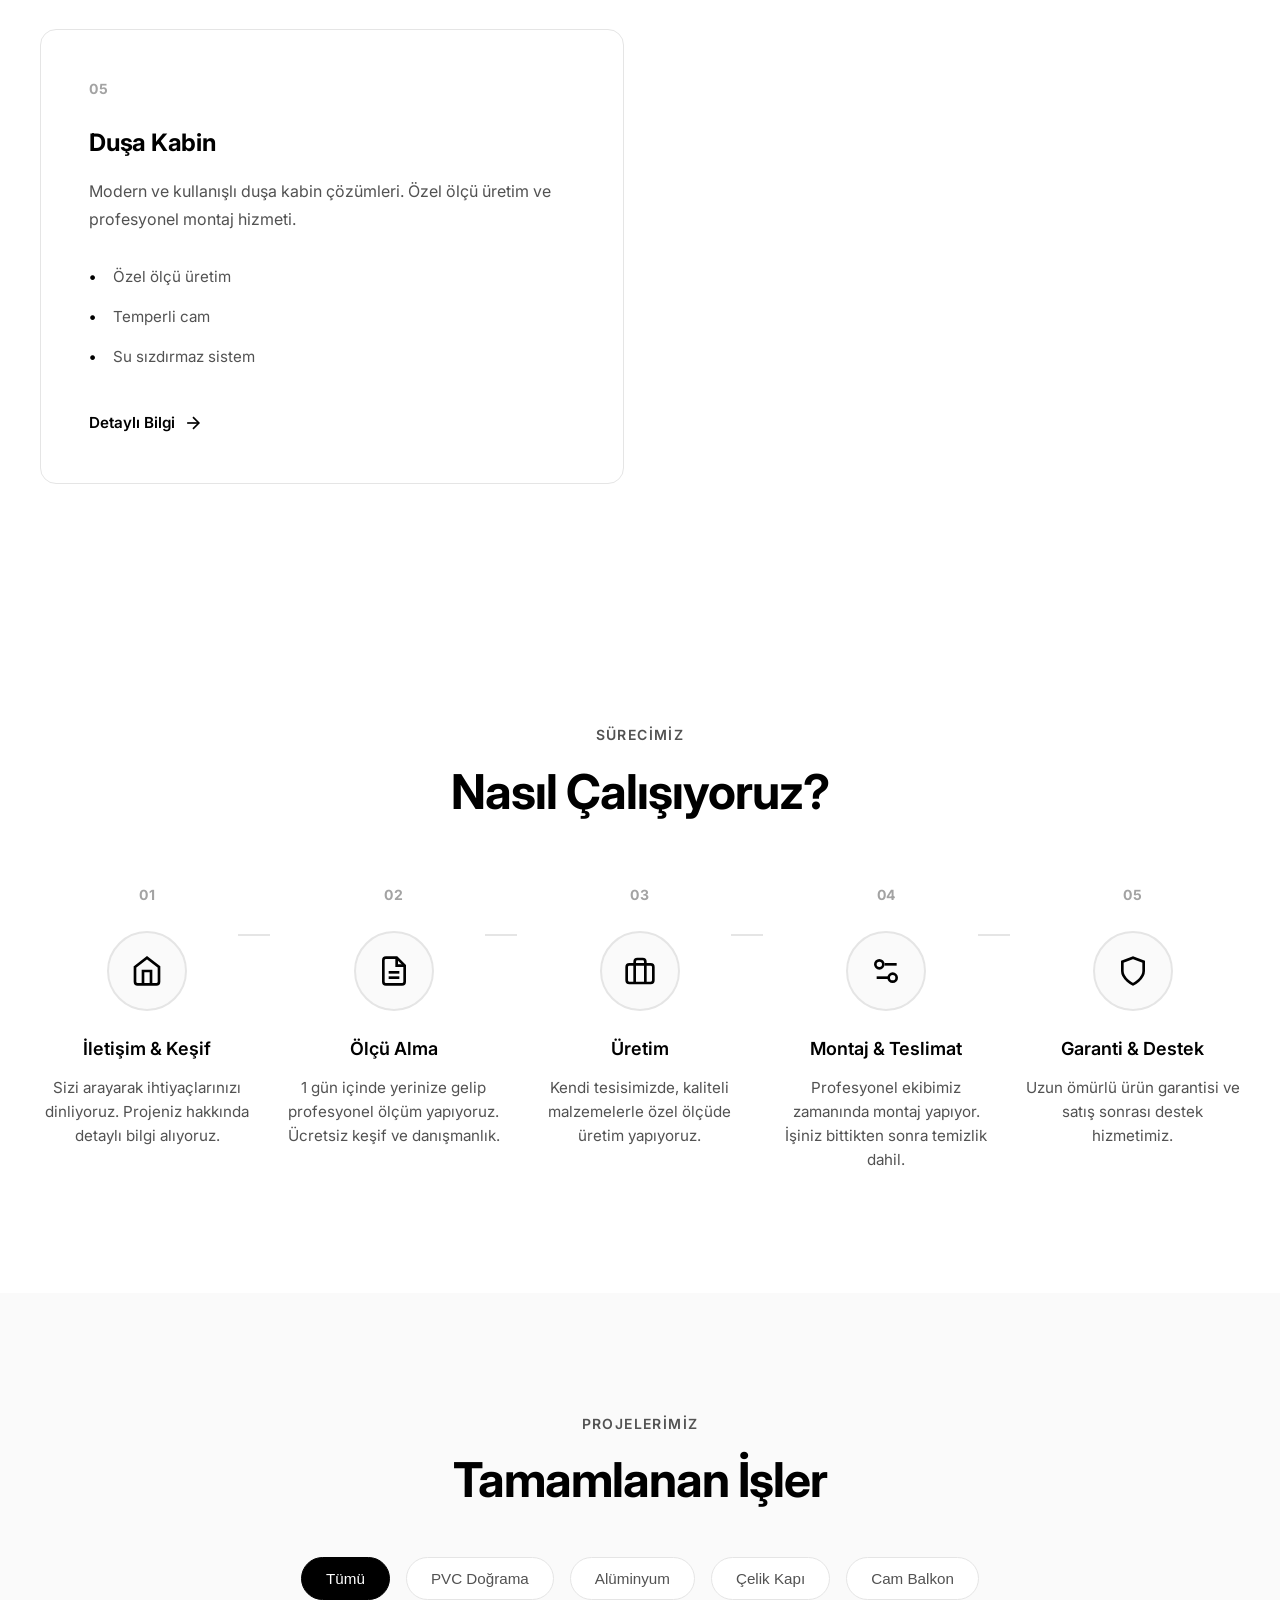
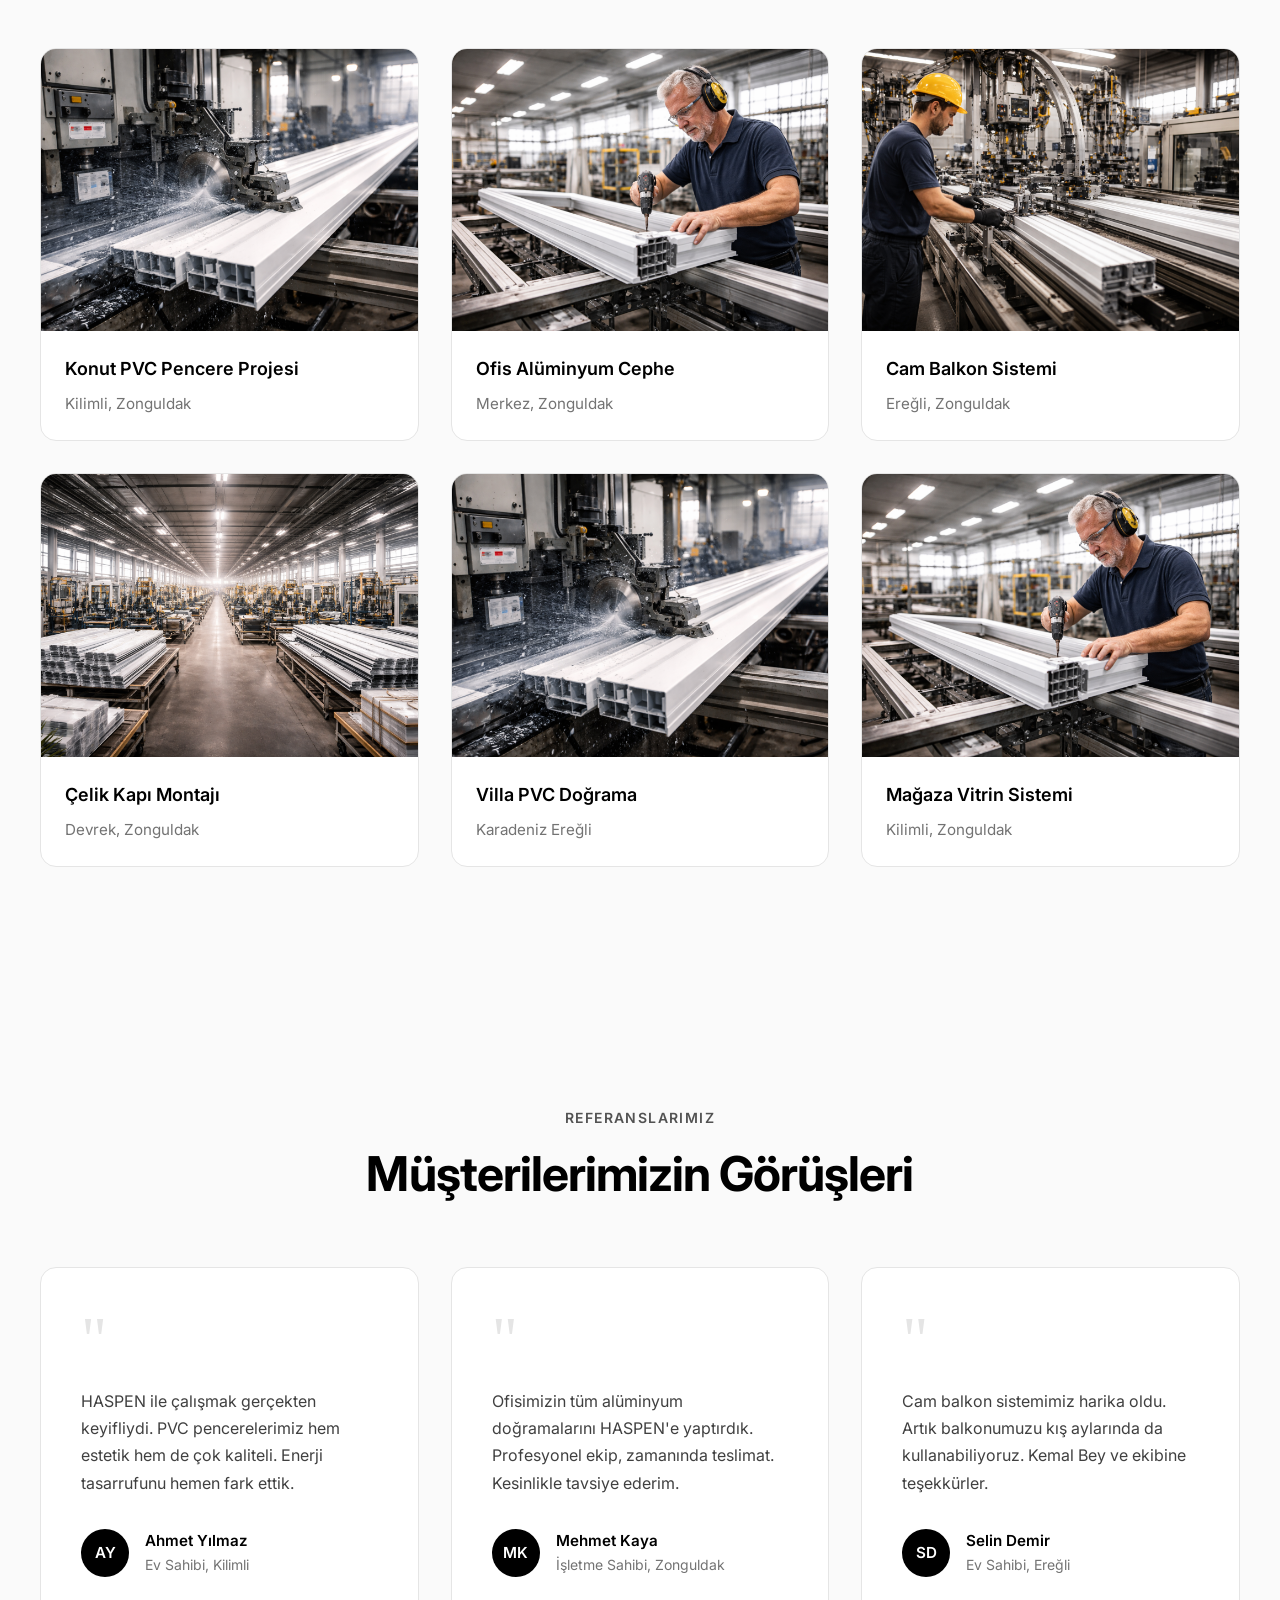
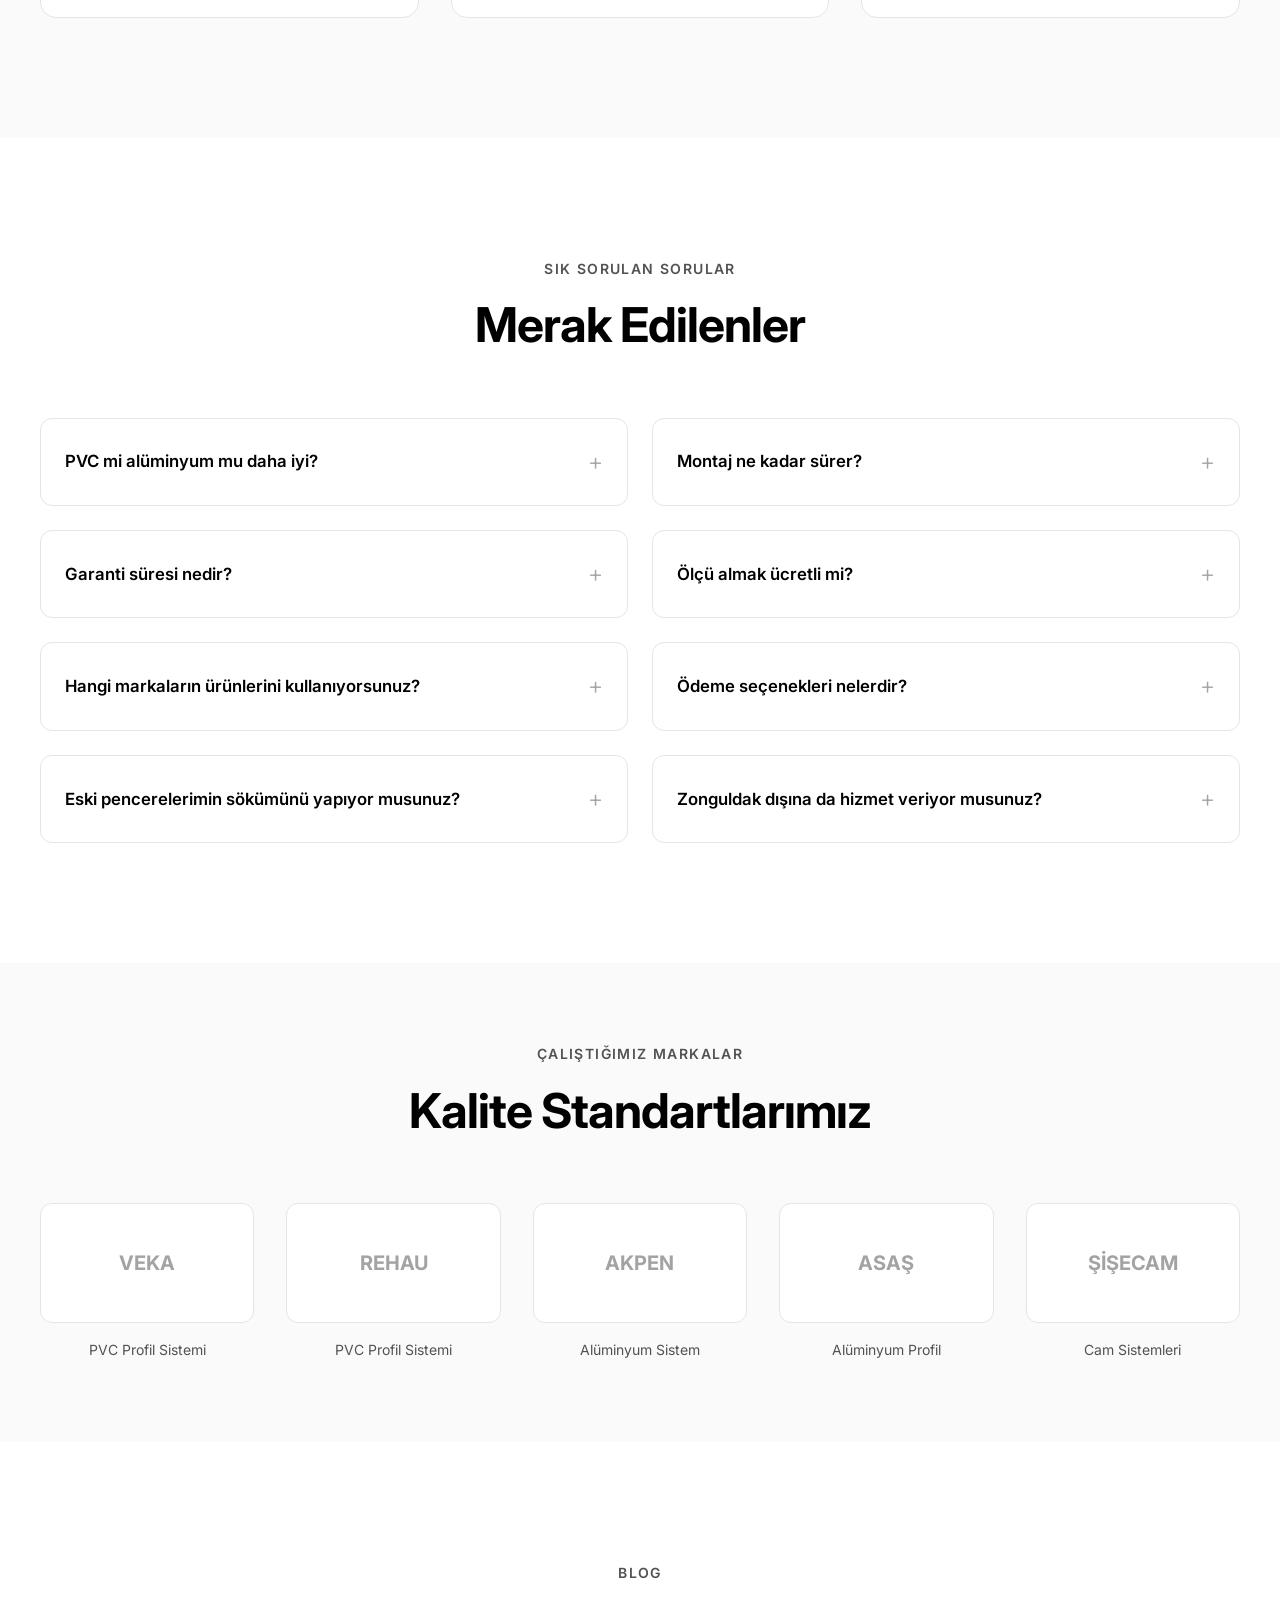
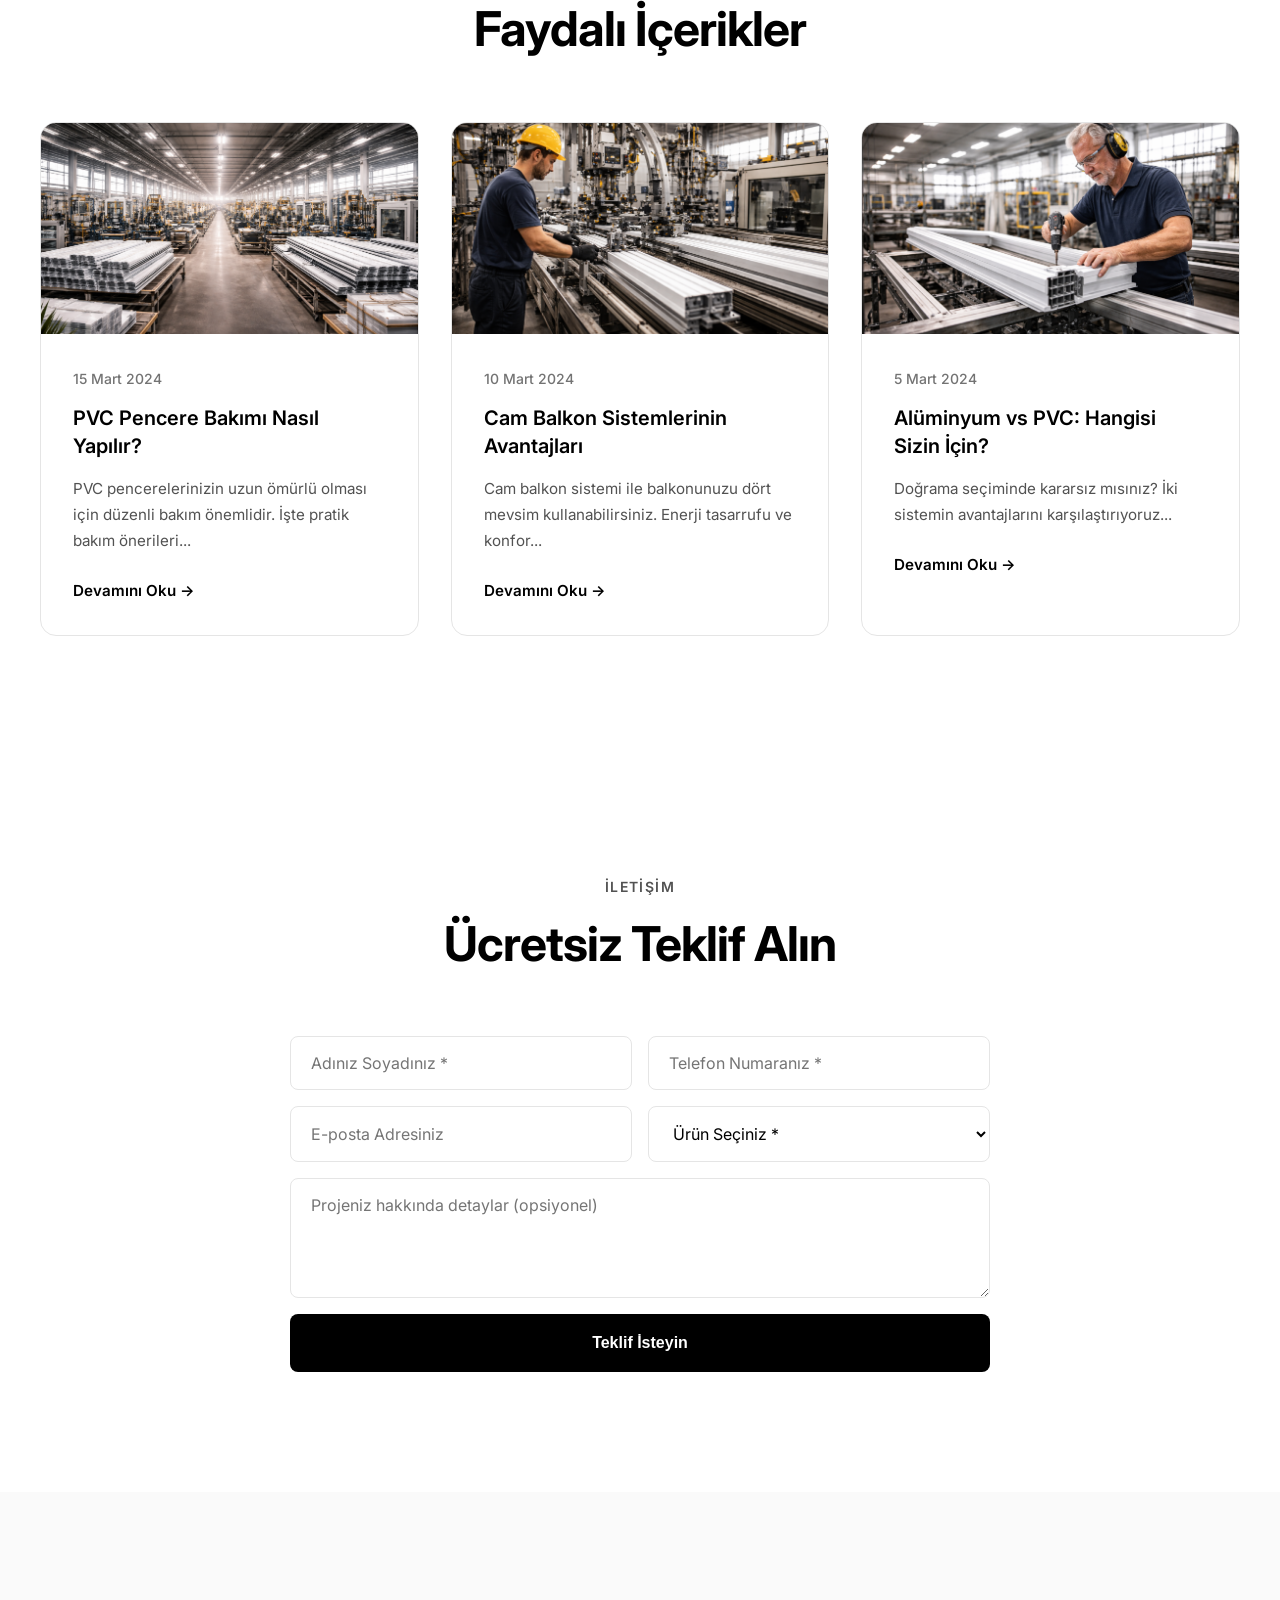
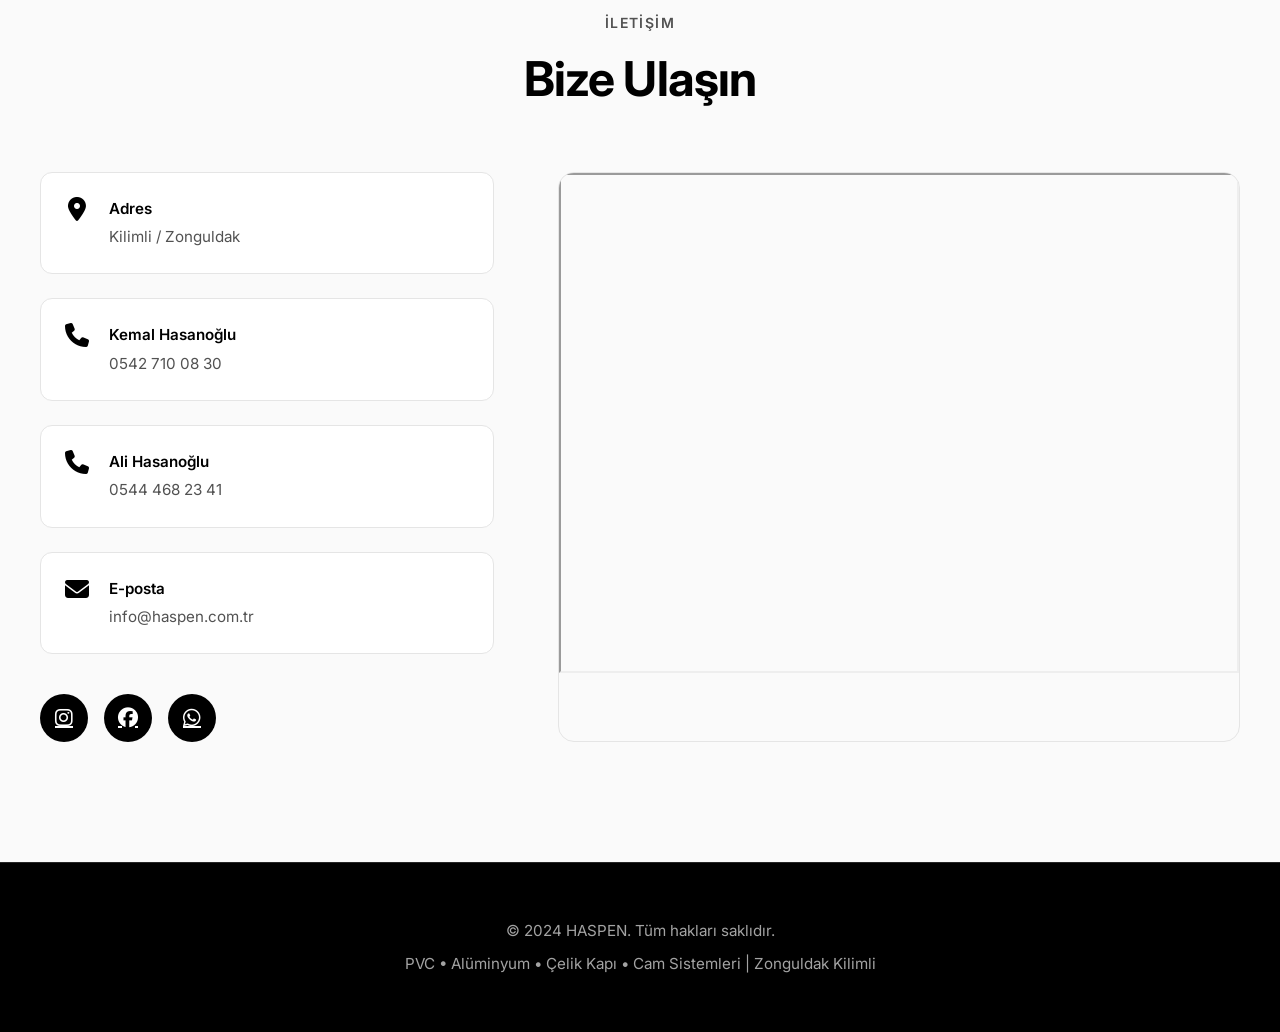
==== commit 3f0a1283: "feat: Add production images to blog section" ====
--- a/index.html
+++ b/index.html
@@ -519,12 +519,7 @@
             <div class="blog-grid">
                 <article class="blog-card">
                     <div class="blog-image">
-                        <div class="image-placeholder">
-                            <svg width="60" height="60" viewBox="0 0 24 24" fill="none" stroke="currentColor" stroke-width="1.5">
-                                <path d="M12 2L2 7l10 5 10-5-10-5z"></path>
-                                <path d="M2 17l10 5 10-5M2 12l10 5 10-5"></path>
-                            </svg>
-                        </div>
+                        <img src="images/uretim1.png" alt="PVC Pencere Bakımı" style="width: 100%; height: 100%; object-fit: cover;">
                     </div>
                     <div class="blog-content">
                         <span class="blog-date">15 Mart 2024</span>
@@ -535,12 +530,7 @@
                 </article>
                 <article class="blog-card">
                     <div class="blog-image">
-                        <div class="image-placeholder">
-                            <svg width="60" height="60" viewBox="0 0 24 24" fill="none" stroke="currentColor" stroke-width="1.5">
-                                <path d="M12 2L2 7l10 5 10-5-10-5z"></path>
-                                <path d="M2 17l10 5 10-5M2 12l10 5 10-5"></path>
-                            </svg>
-                        </div>
+                        <img src="images/uretim4.png" alt="Cam Balkon Sistemleri" style="width: 100%; height: 100%; object-fit: cover;">
                     </div>
                     <div class="blog-content">
                         <span class="blog-date">10 Mart 2024</span>
@@ -551,12 +541,7 @@
                 </article>
                 <article class="blog-card">
                     <div class="blog-image">
-                        <div class="image-placeholder">
-                            <svg width="60" height="60" viewBox="0 0 24 24" fill="none" stroke="currentColor" stroke-width="1.5">
-                                <path d="M12 2L2 7l10 5 10-5-10-5z"></path>
-                                <path d="M2 17l10 5 10-5M2 12l10 5 10-5"></path>
-                            </svg>
-                        </div>
+                        <img src="images/uretim3.png" alt="Alüminyum vs PVC" style="width: 100%; height: 100%; object-fit: cover;">
                     </div>
                     <div class="blog-content">
                         <span class="blog-date">5 Mart 2024</span>
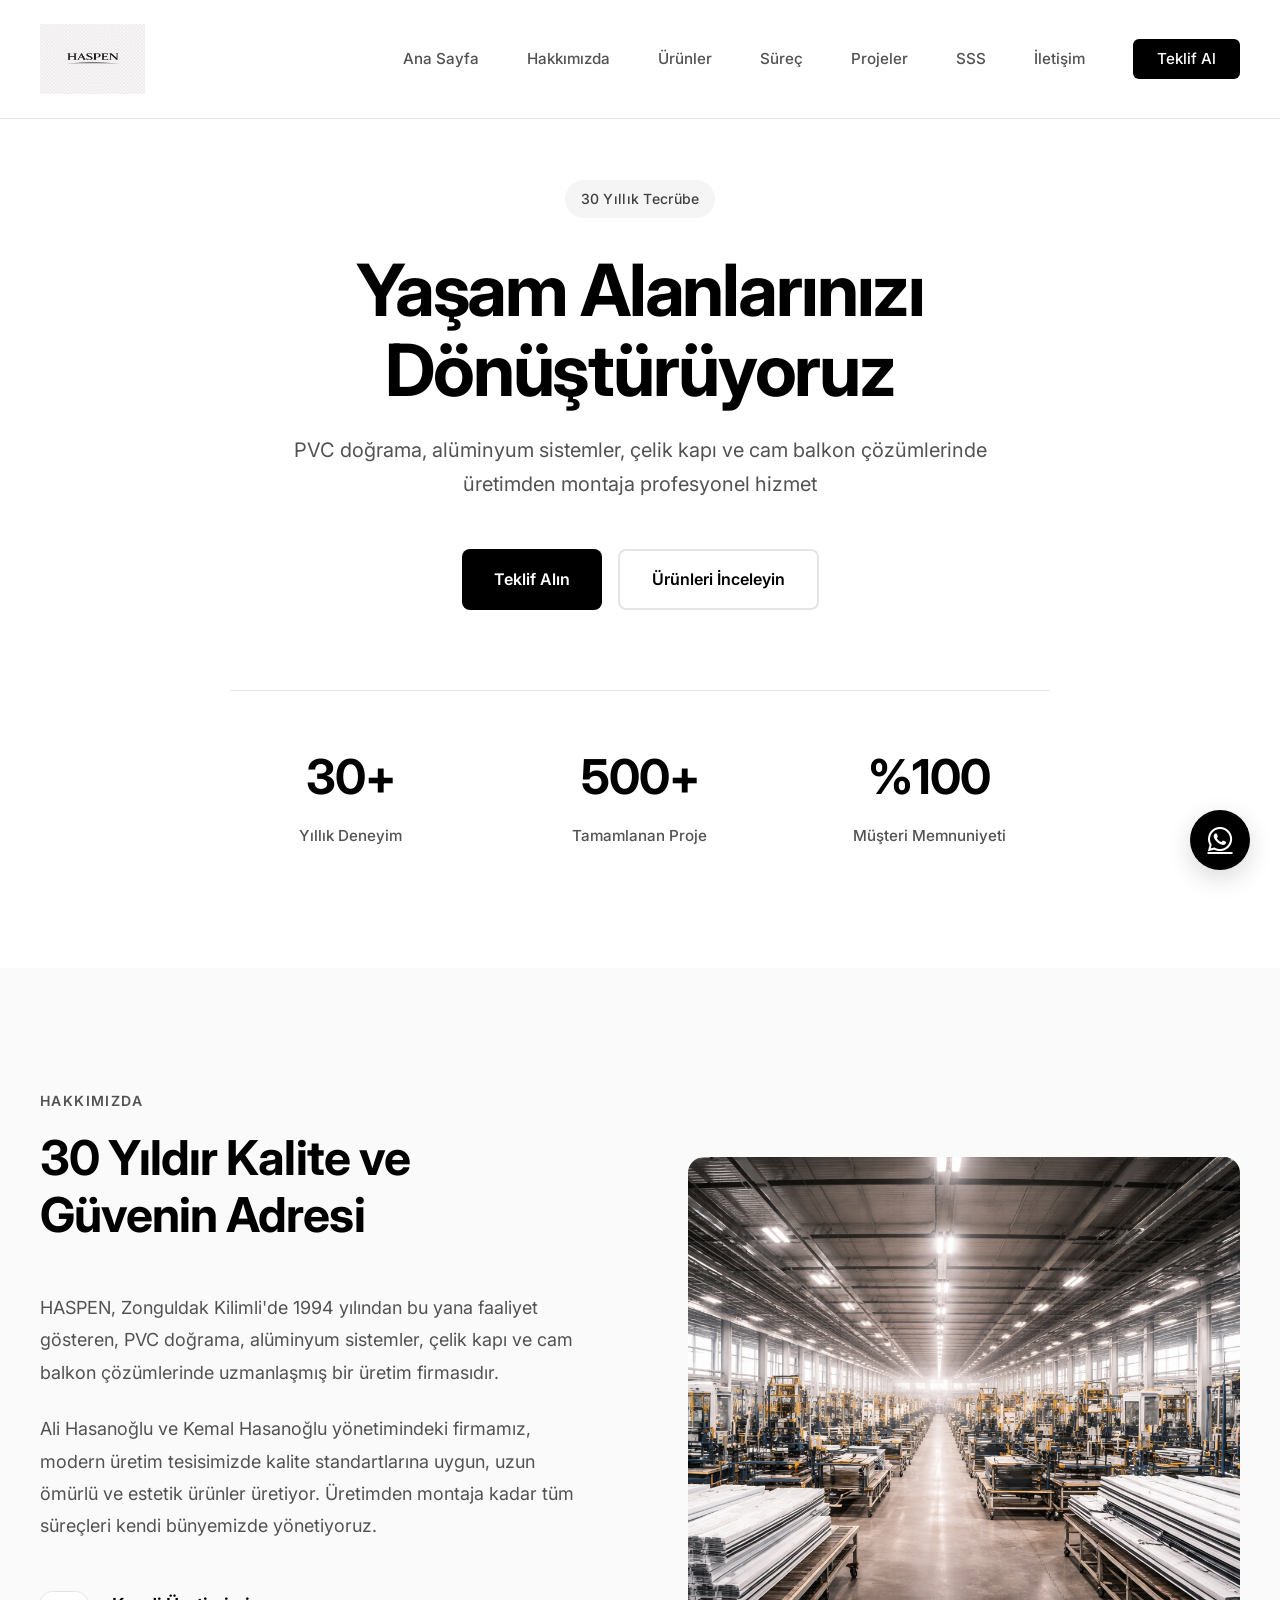
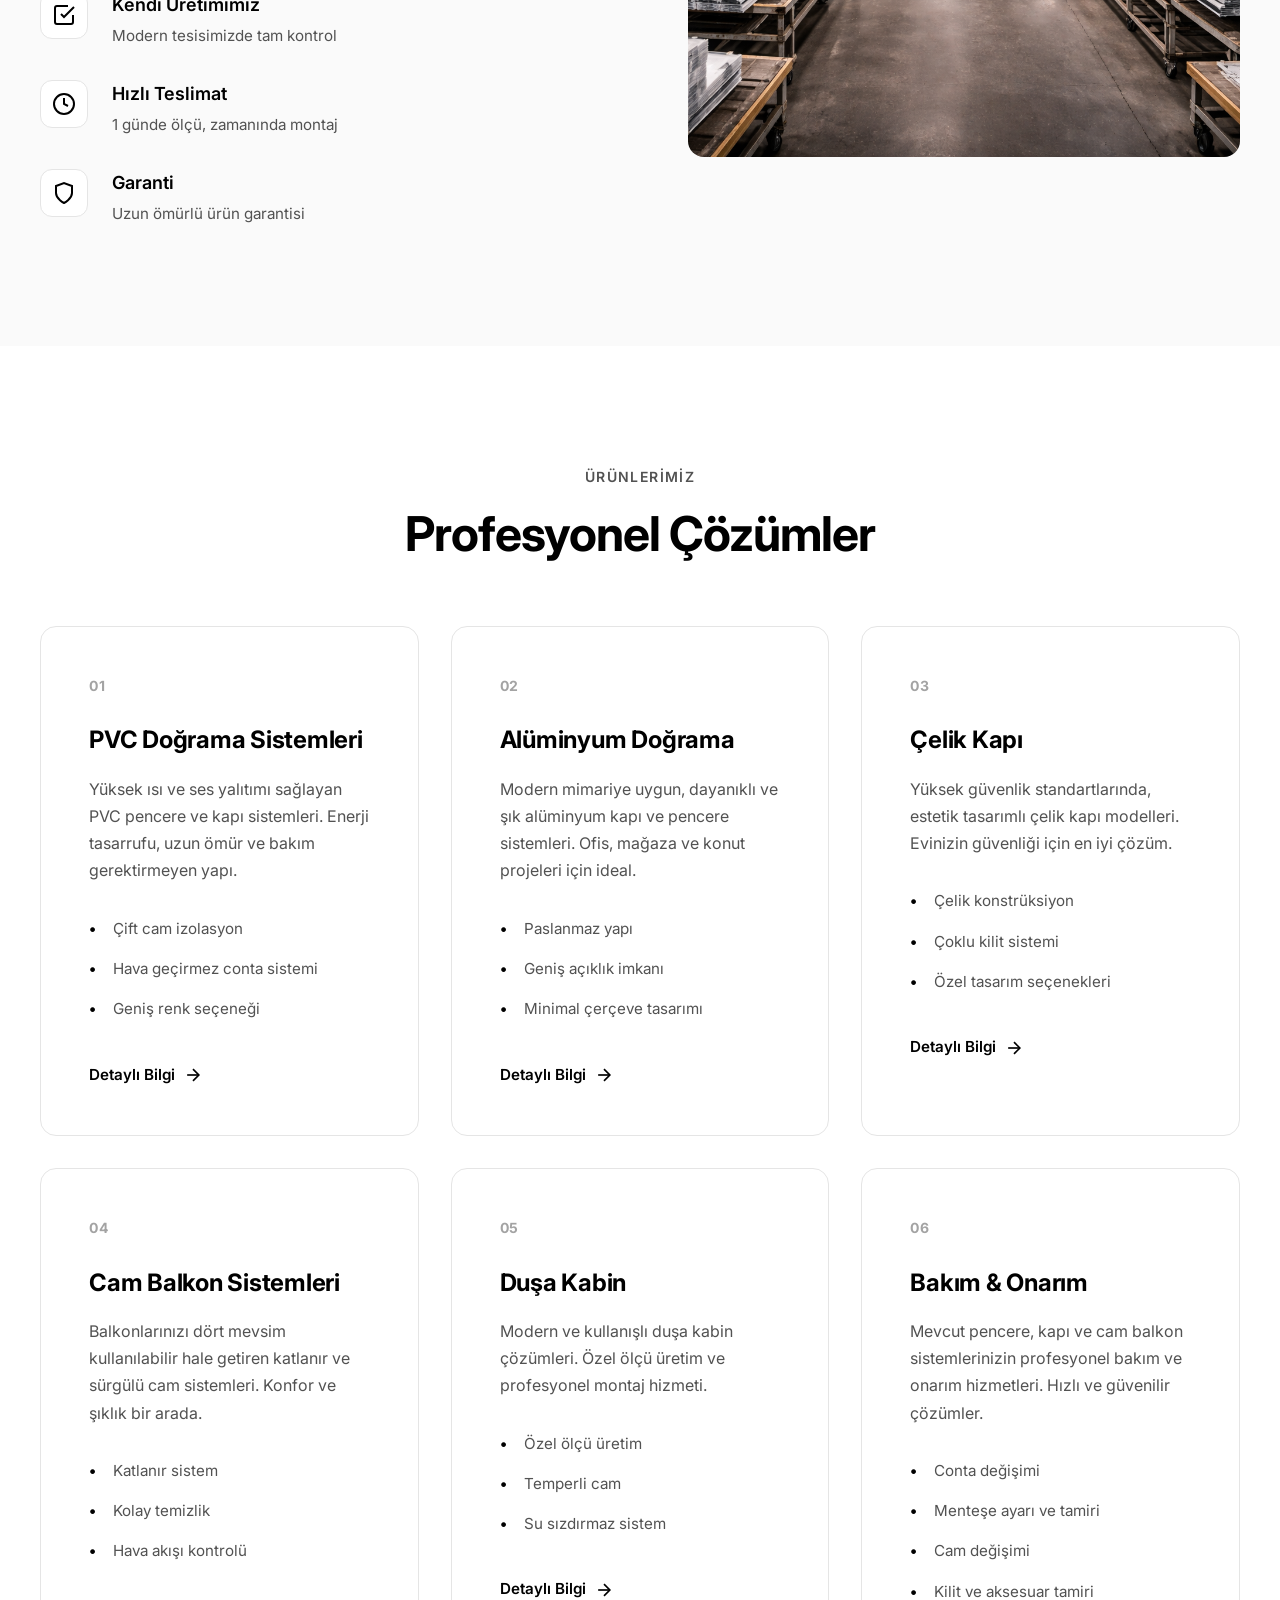
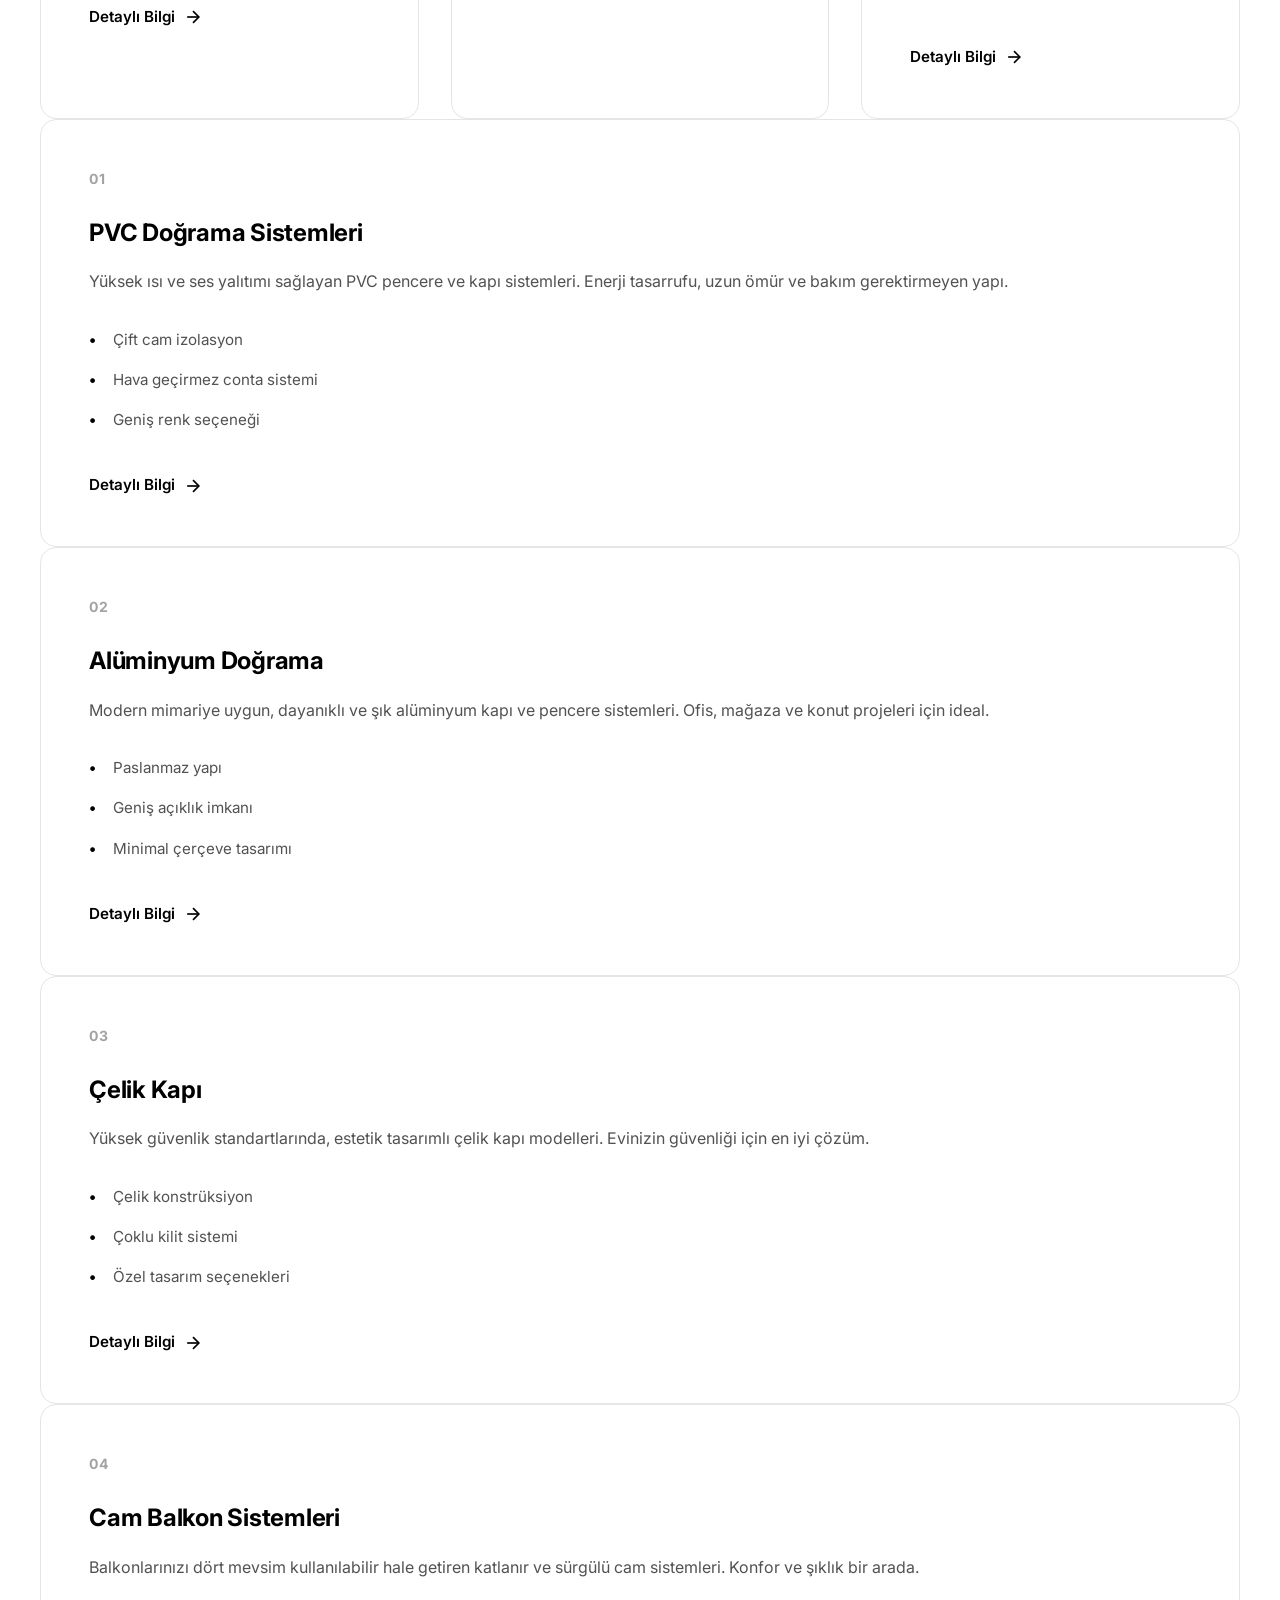
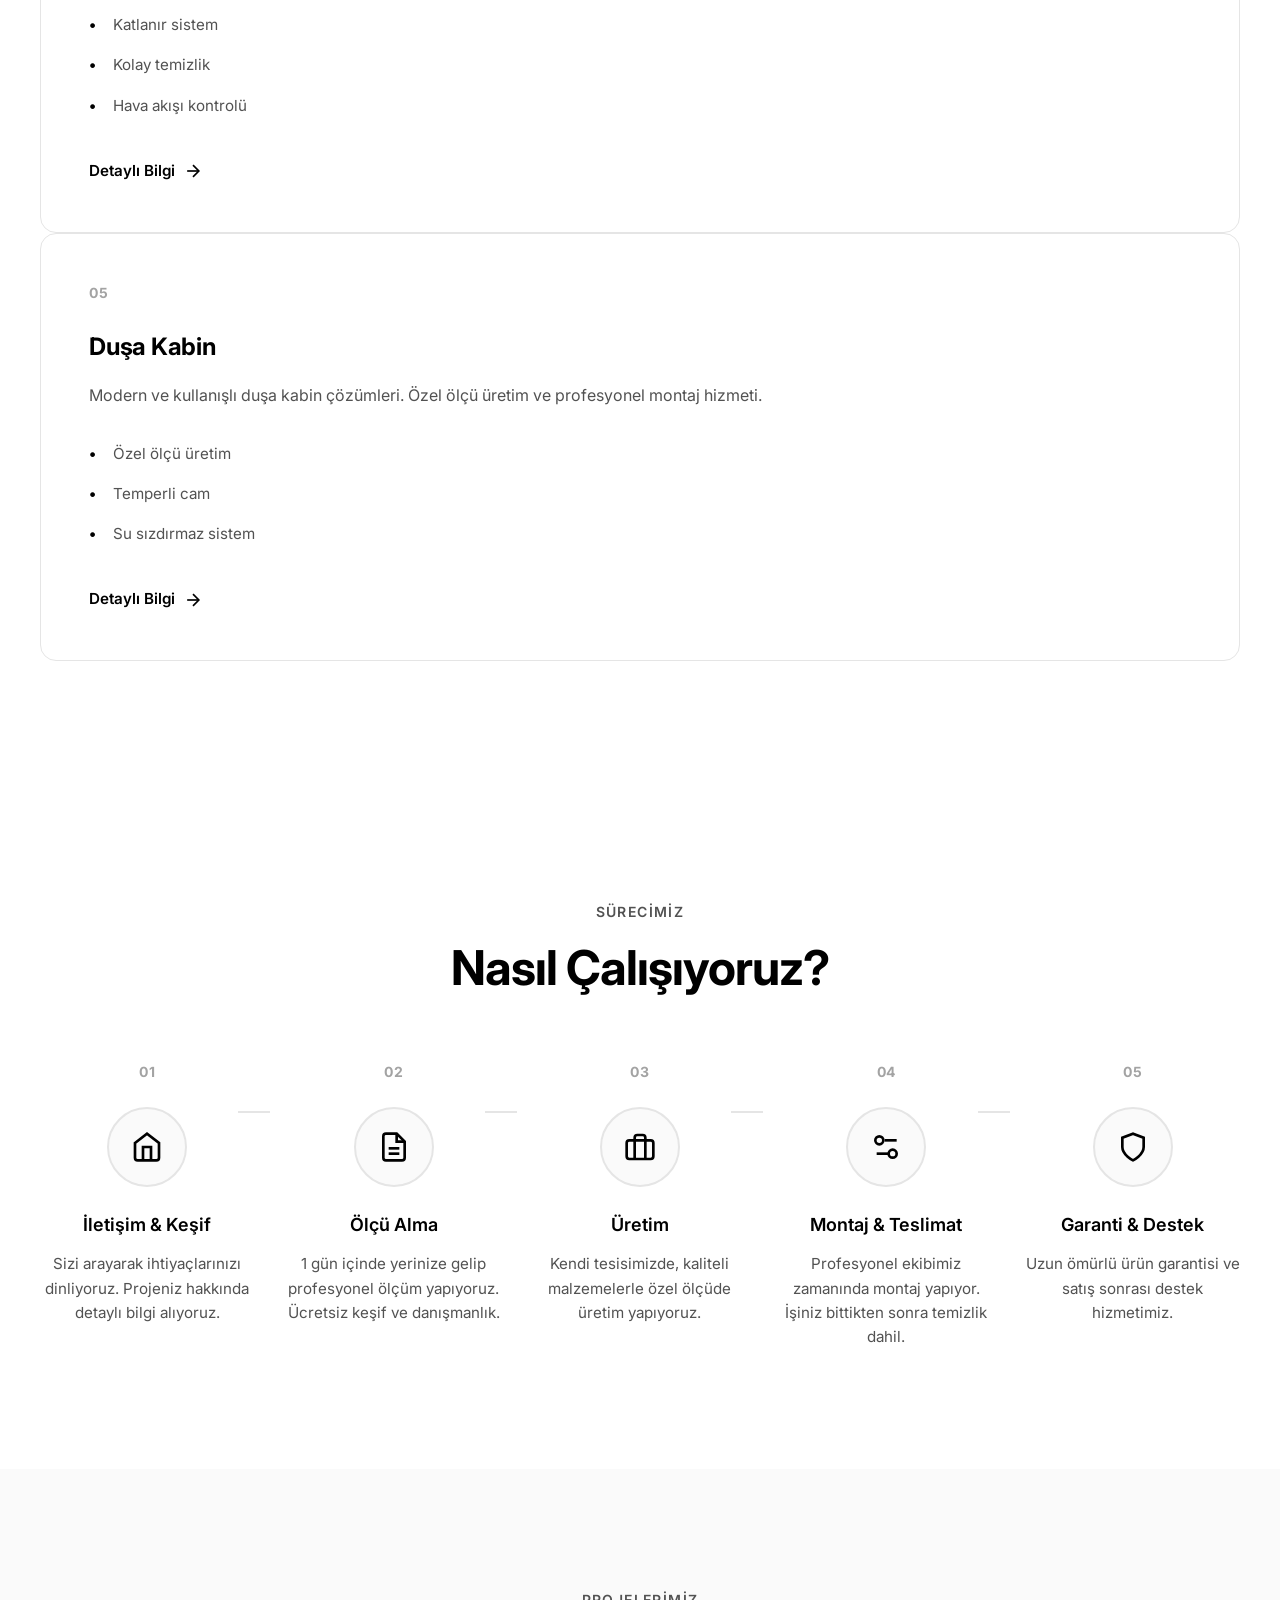
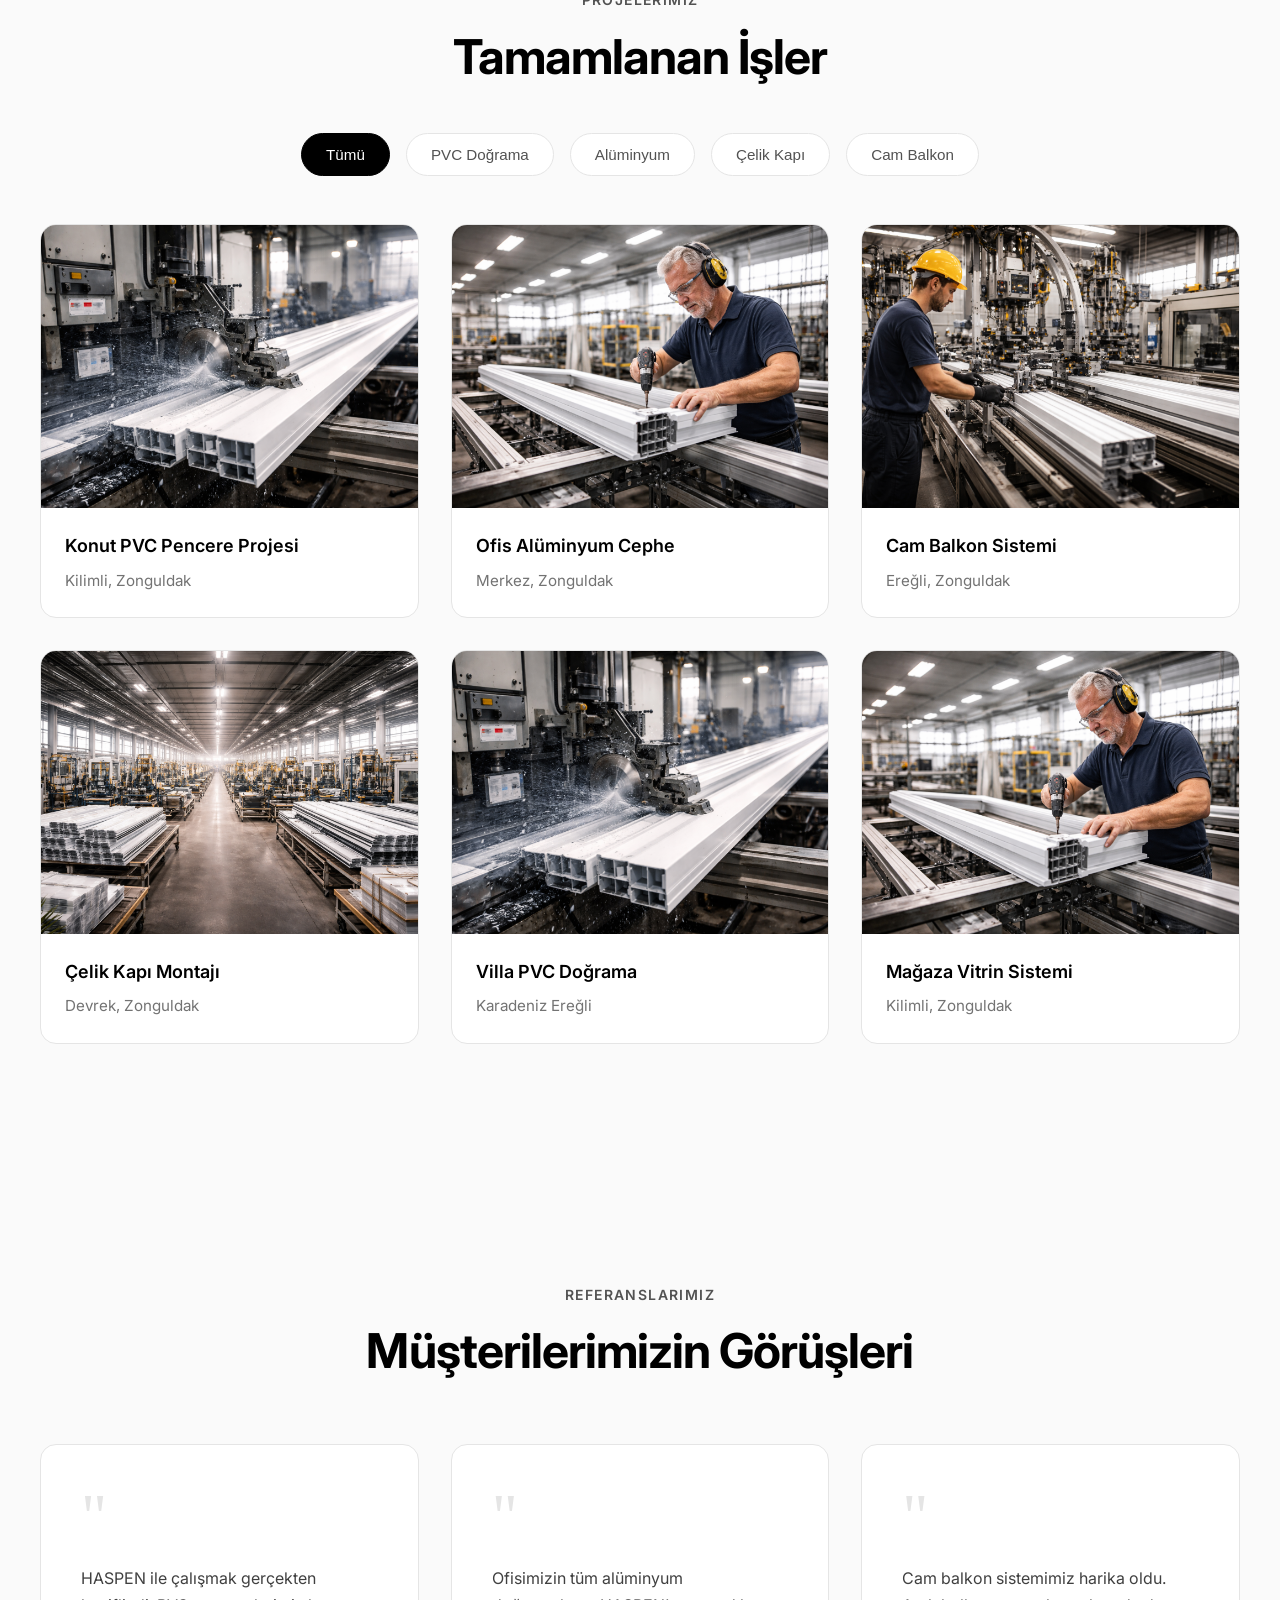
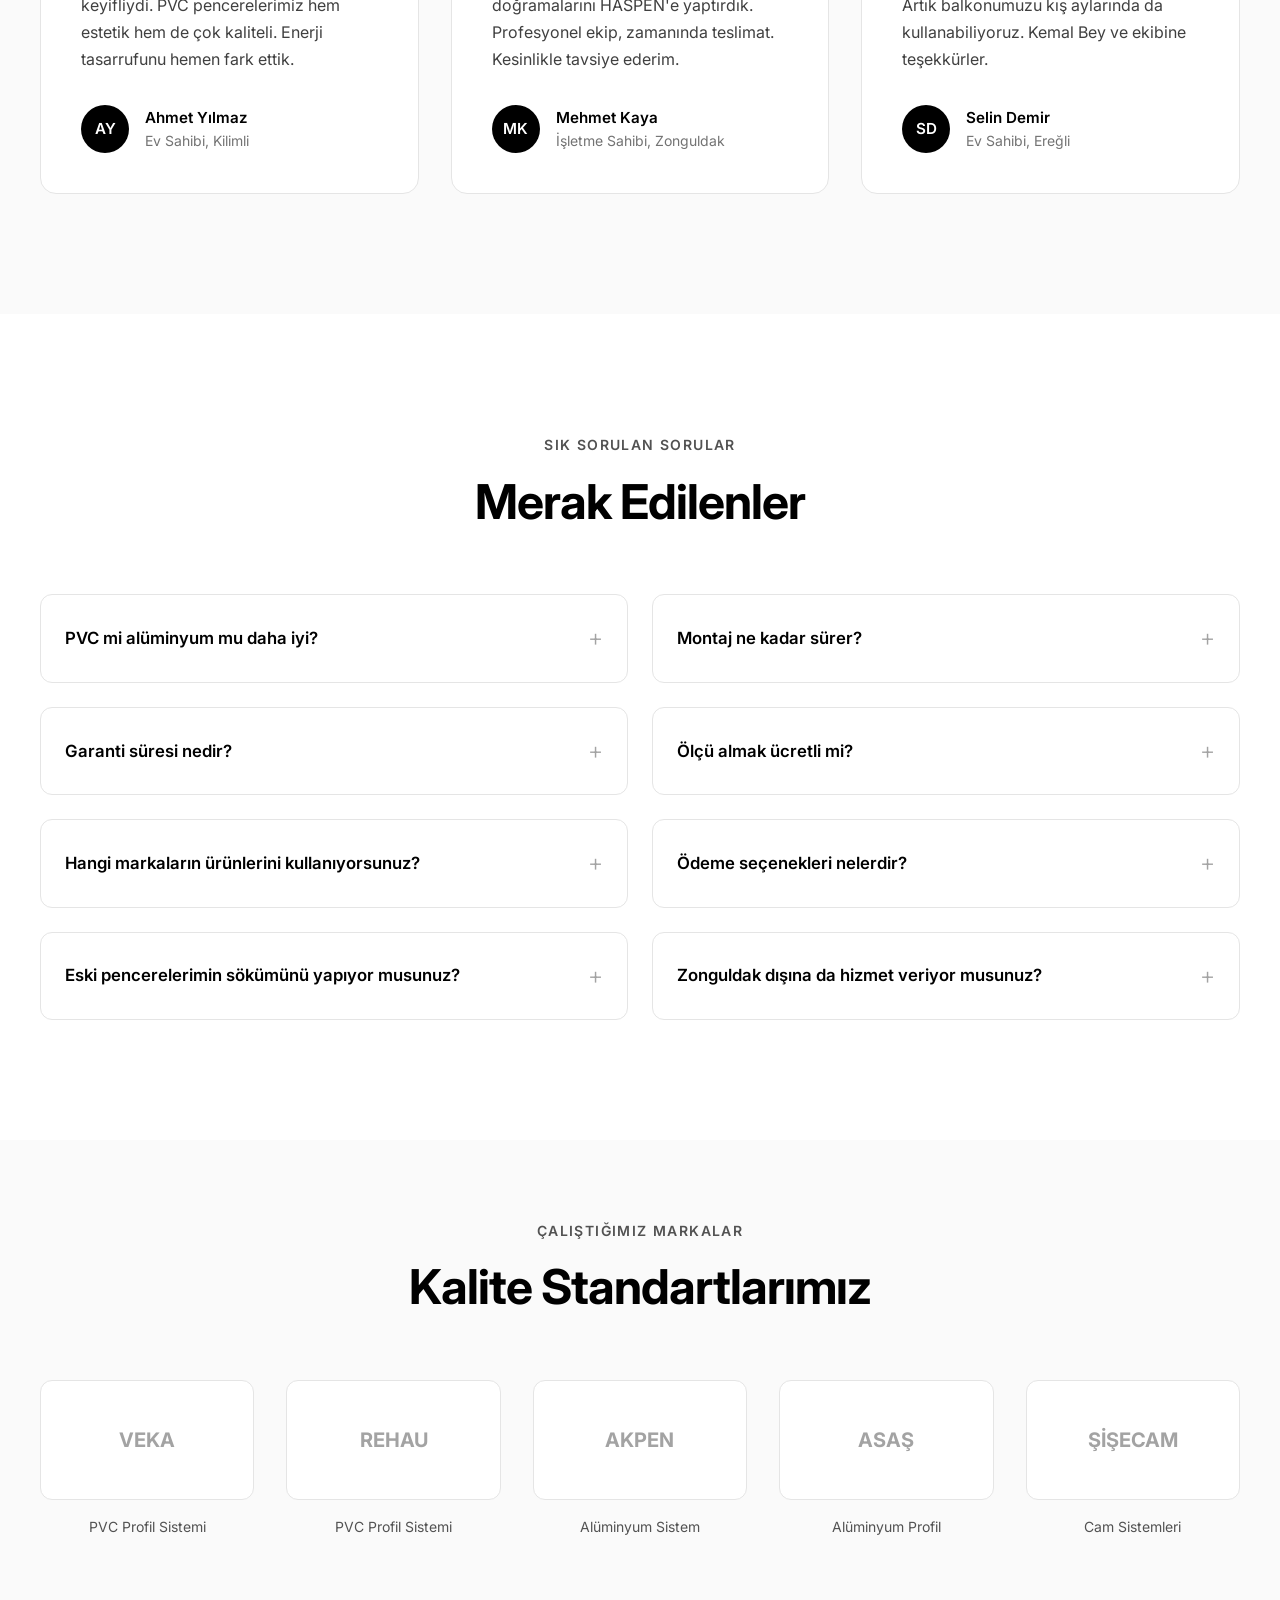
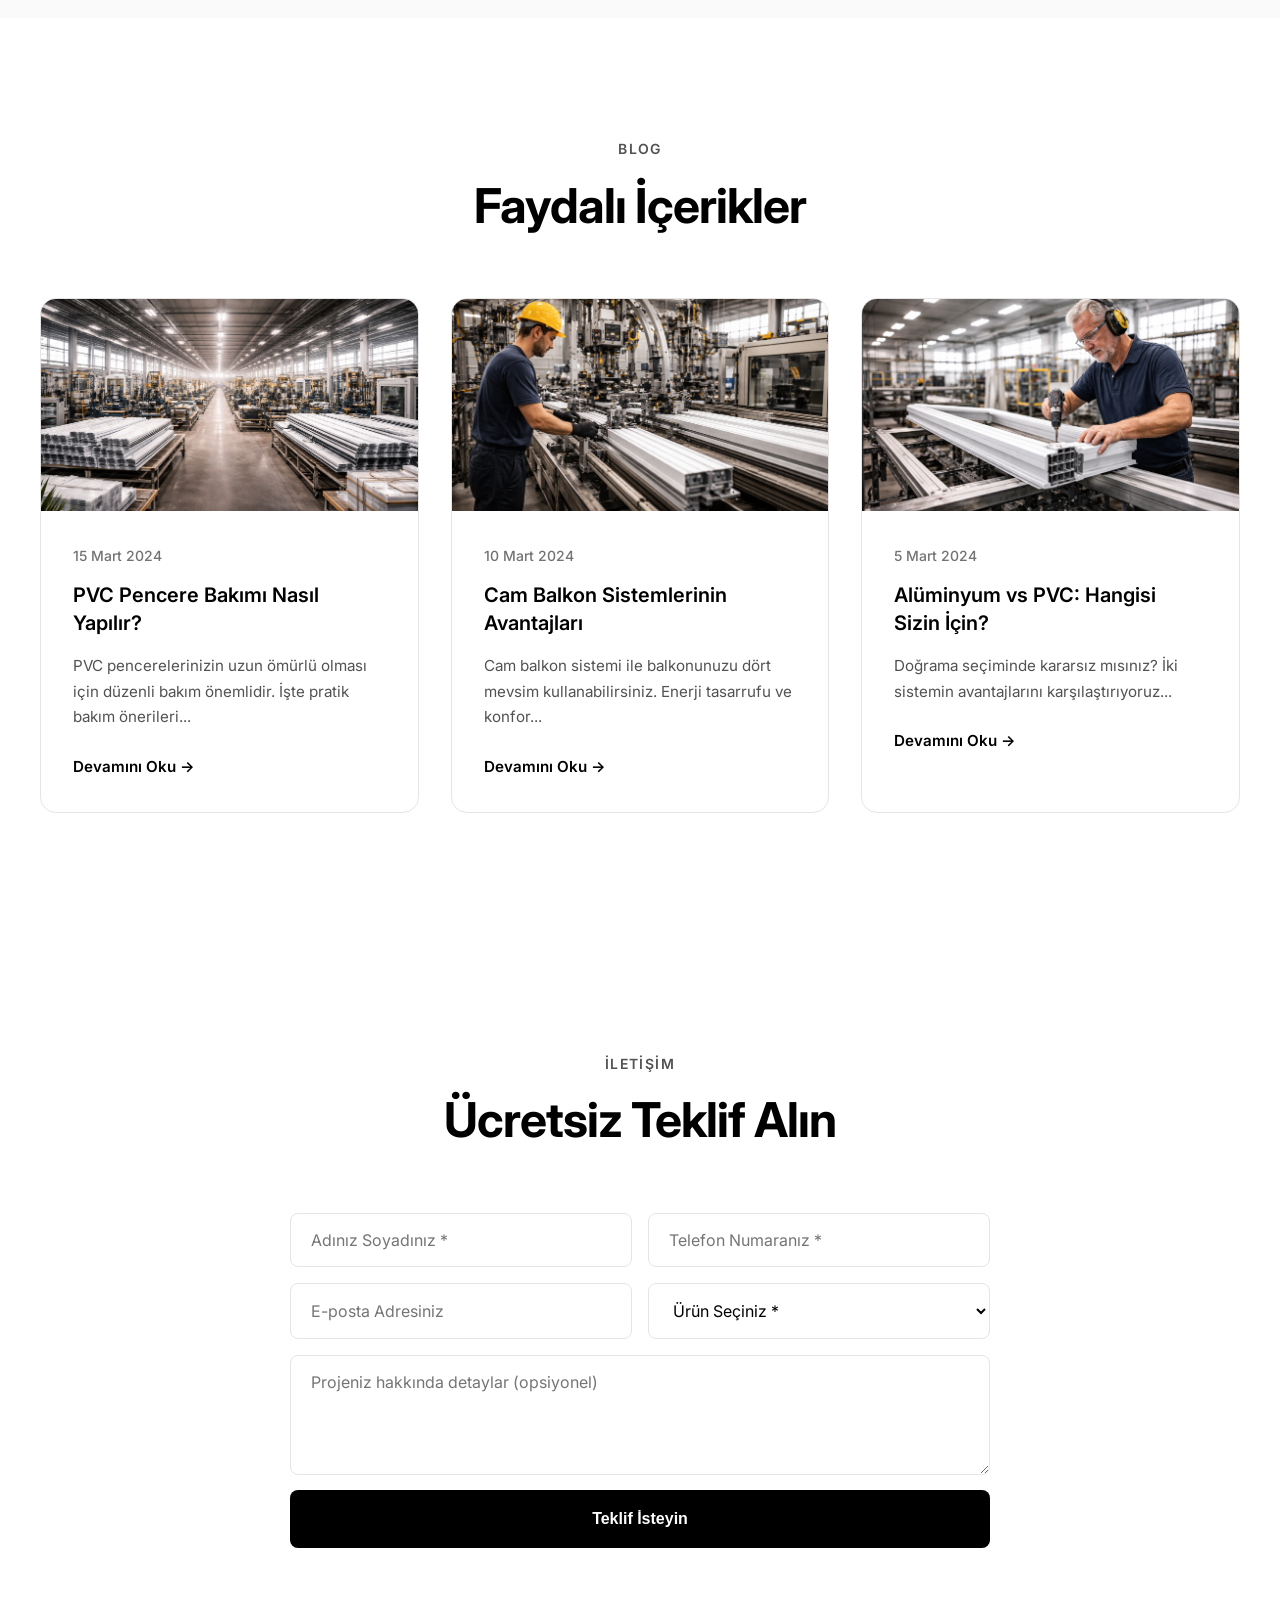
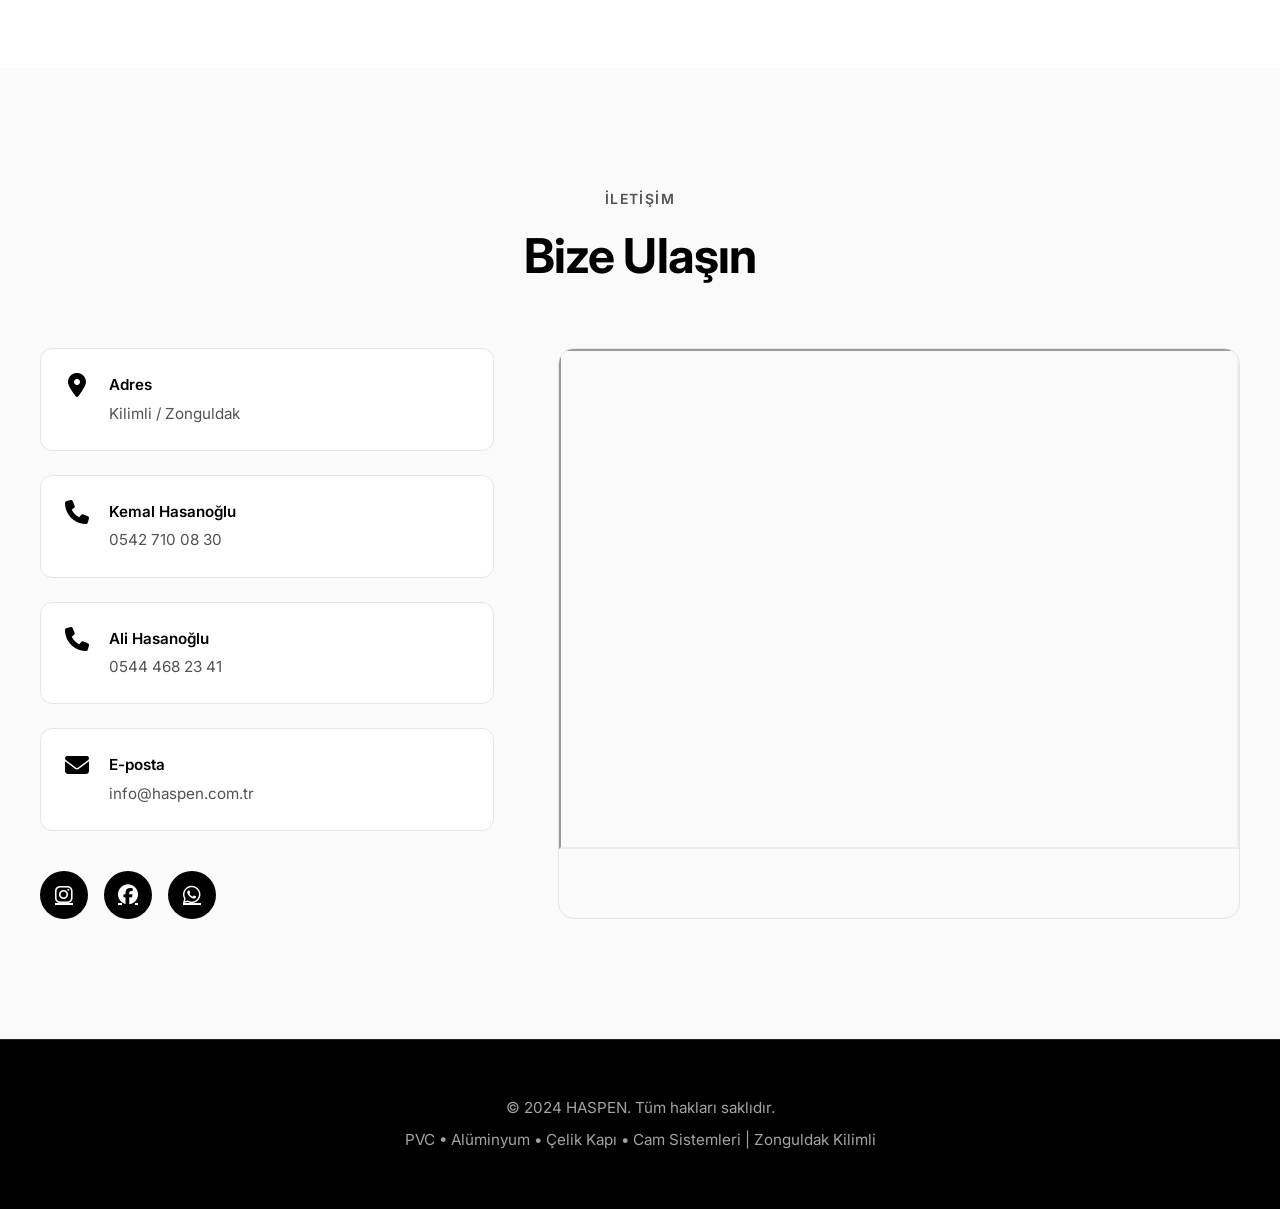
==== commit 345405fe: "feat: Add Maintenance & Repair as 6th product with 3-column grid layout" ====
--- a/index.html
+++ b/index.html
@@ -213,6 +213,110 @@
                         </svg>
                     </a>
                 </div>
+                <div class="product-card">
+                    <div class="product-number">06</div>
+                    <h3>Bakım & Onarım</h3>
+                    <p>Mevcut pencere, kapı ve cam balkon sistemlerinizin profesyonel bakım ve onarım hizmetleri. Hızlı ve güvenilir çözümler.</p>
+                    <ul class="product-features">
+                        <li>Conta değişimi</li>
+                        <li>Menteşe ayarı ve tamiri</li>
+                        <li>Cam değişimi</li>
+                        <li>Kilit ve aksesuar tamiri</li>
+                    </ul>
+                    <a href="#teklif" class="product-link">
+                        <span>Detaylı Bilgi</span>
+                        <svg width="20" height="20" viewBox="0 0 24 24" fill="none" stroke="currentColor" stroke-width="2">
+                            <line x1="5" y1="12" x2="19" y2="12"></line>
+                            <polyline points="12 5 19 12 12 19"></polyline>
+                        </svg>
+                    </a>
+                </div>
+            </div>
+                <div class="product-card">
+                    <div class="product-number">01</div>
+                    <h3>PVC Doğrama Sistemleri</h3>
+                    <p>Yüksek ısı ve ses yalıtımı sağlayan PVC pencere ve kapı sistemleri. Enerji tasarrufu, uzun ömür ve bakım gerektirmeyen yapı.</p>
+                    <ul class="product-features">
+                        <li>Çift cam izolasyon</li>
+                        <li>Hava geçirmez conta sistemi</li>
+                        <li>Geniş renk seçeneği</li>
+                    </ul>
+                    <a href="#teklif" class="product-link">
+                        <span>Detaylı Bilgi</span>
+                        <svg width="20" height="20" viewBox="0 0 24 24" fill="none" stroke="currentColor" stroke-width="2">
+                            <line x1="5" y1="12" x2="19" y2="12"></line>
+                            <polyline points="12 5 19 12 12 19"></polyline>
+                        </svg>
+                    </a>
+                </div>
+                <div class="product-card">
+                    <div class="product-number">02</div>
+                    <h3>Alüminyum Doğrama</h3>
+                    <p>Modern mimariye uygun, dayanıklı ve şık alüminyum kapı ve pencere sistemleri. Ofis, mağaza ve konut projeleri için ideal.</p>
+                    <ul class="product-features">
+                        <li>Paslanmaz yapı</li>
+                        <li>Geniş açıklık imkanı</li>
+                        <li>Minimal çerçeve tasarımı</li>
+                    </ul>
+                    <a href="#teklif" class="product-link">
+                        <span>Detaylı Bilgi</span>
+                        <svg width="20" height="20" viewBox="0 0 24 24" fill="none" stroke="currentColor" stroke-width="2">
+                            <line x1="5" y1="12" x2="19" y2="12"></line>
+                            <polyline points="12 5 19 12 12 19"></polyline>
+                        </svg>
+                    </a>
+                </div>
+                <div class="product-card">
+                    <div class="product-number">03</div>
+                    <h3>Çelik Kapı</h3>
+                    <p>Yüksek güvenlik standartlarında, estetik tasarımlı çelik kapı modelleri. Evinizin güvenliği için en iyi çözüm.</p>
+                    <ul class="product-features">
+                        <li>Çelik konstrüksiyon</li>
+                        <li>Çoklu kilit sistemi</li>
+                        <li>Özel tasarım seçenekleri</li>
+                    </ul>
+                    <a href="#teklif" class="product-link">
+                        <span>Detaylı Bilgi</span>
+                        <svg width="20" height="20" viewBox="0 0 24 24" fill="none" stroke="currentColor" stroke-width="2">
+                            <line x1="5" y1="12" x2="19" y2="12"></line>
+                            <polyline points="12 5 19 12 12 19"></polyline>
+                        </svg>
+                    </a>
+                </div>
+                <div class="product-card">
+                    <div class="product-number">04</div>
+                    <h3>Cam Balkon Sistemleri</h3>
+                    <p>Balkonlarınızı dört mevsim kullanılabilir hale getiren katlanır ve sürgülü cam sistemleri. Konfor ve şıklık bir arada.</p>
+                    <ul class="product-features">
+                        <li>Katlanır sistem</li>
+                        <li>Kolay temizlik</li>
+                        <li>Hava akışı kontrolü</li>
+                    </ul>
+                    <a href="#teklif" class="product-link">
+                        <span>Detaylı Bilgi</span>
+                        <svg width="20" height="20" viewBox="0 0 24 24" fill="none" stroke="currentColor" stroke-width="2">
+                            <line x1="5" y1="12" x2="19" y2="12"></line>
+                            <polyline points="12 5 19 12 12 19"></polyline>
+                        </svg>
+                    </a>
+                </div>
+                <div class="product-card">
+                    <div class="product-number">05</div>
+                    <h3>Duşa Kabin</h3>
+                    <p>Modern ve kullanışlı duşa kabin çözümleri. Özel ölçü üretim ve profesyonel montaj hizmeti.</p>
+                    <ul class="product-features">
+                        <li>Özel ölçü üretim</li>
+                        <li>Temperli cam</li>
+                        <li>Su sızdırmaz sistem</li>
+                    </ul>
+                    <a href="#teklif" class="product-link">
+                        <span>Detaylı Bilgi</span>
+                        <svg width="20" height="20" viewBox="0 0 24 24" fill="none" stroke="currentColor" stroke-width="2">
+                            <line x1="5" y1="12" x2="19" y2="12"></line>
+                            <polyline points="12 5 19 12 12 19"></polyline>
+                        </svg>
+                    </a>
+                </div>
             </div>
         </div>
     </section>
--- a/css/style.css
+++ b/css/style.css
@@ -343,7 +343,7 @@
 
 .products-grid {
     display: grid;
-    grid-template-columns: repeat(2, 1fr);
+    grid-template-columns: repeat(3, 1fr);
     gap: 2rem;
     margin-top: 4rem;
 }
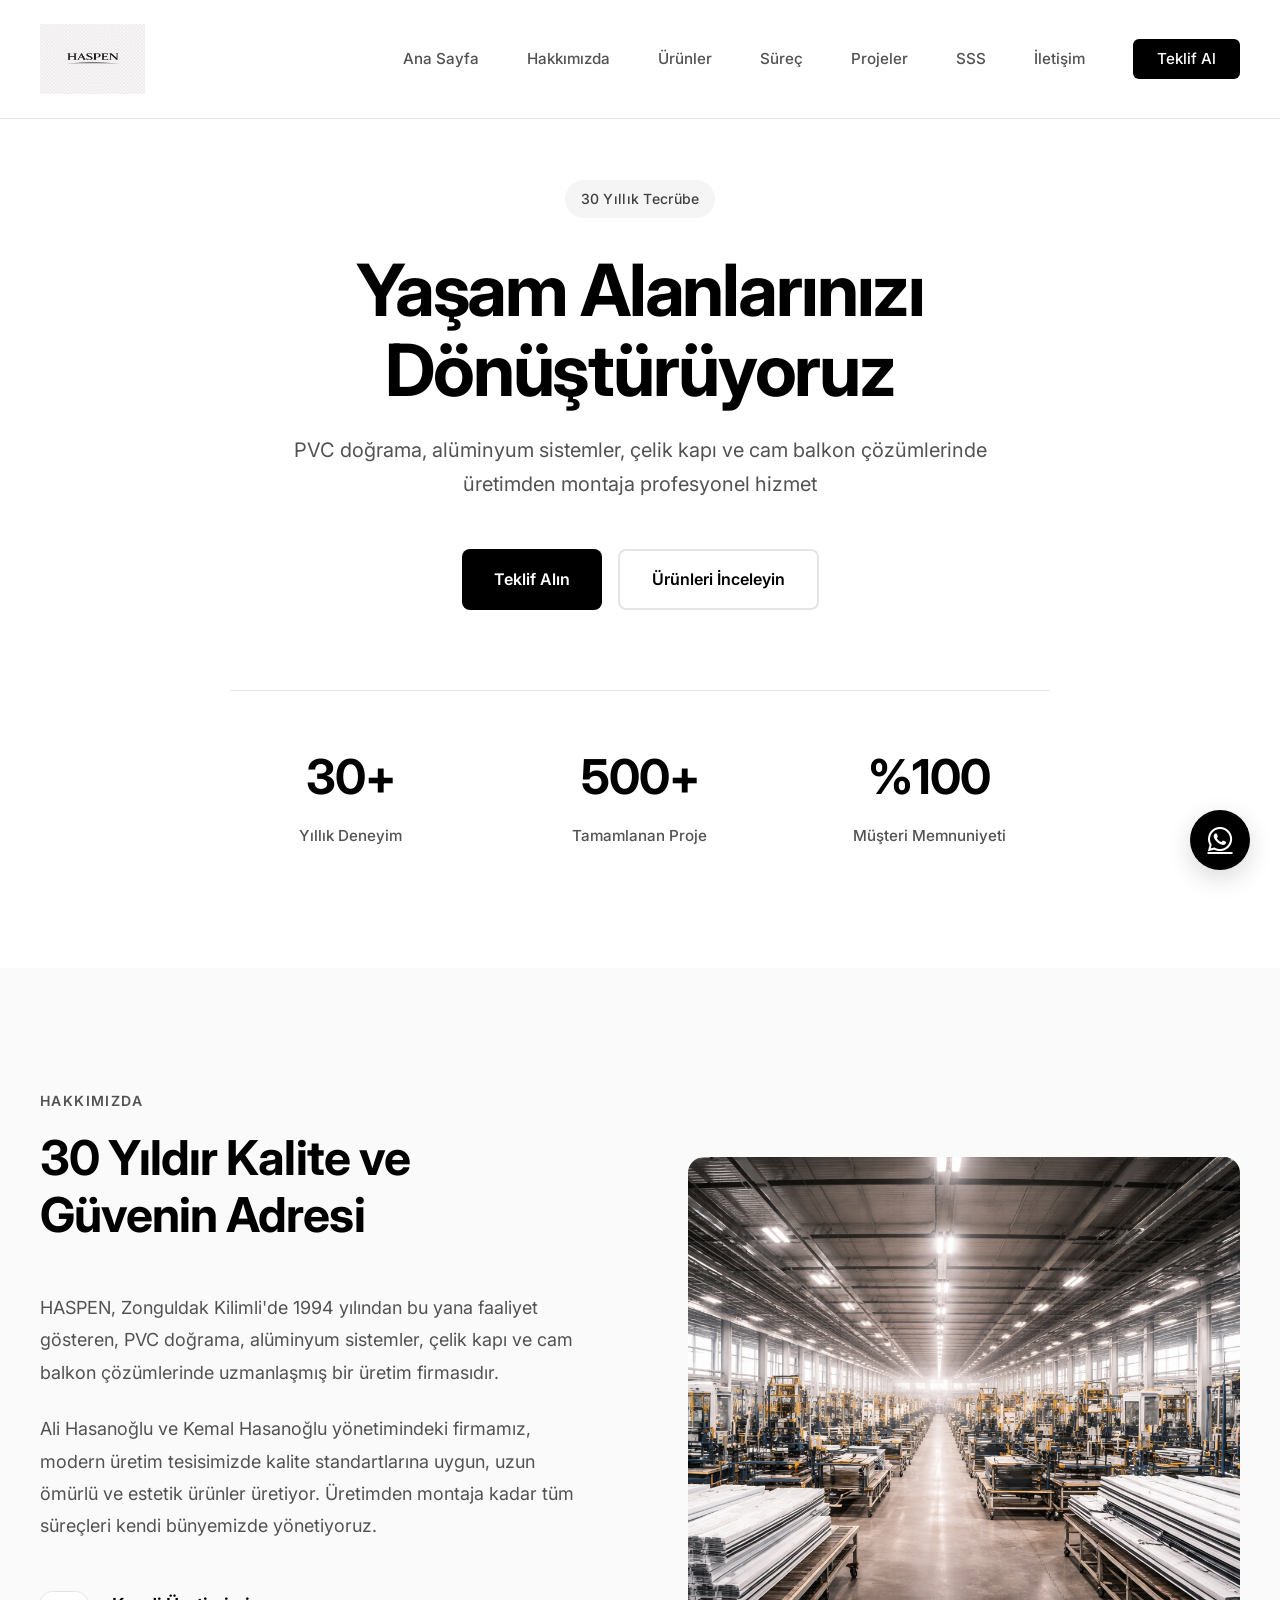
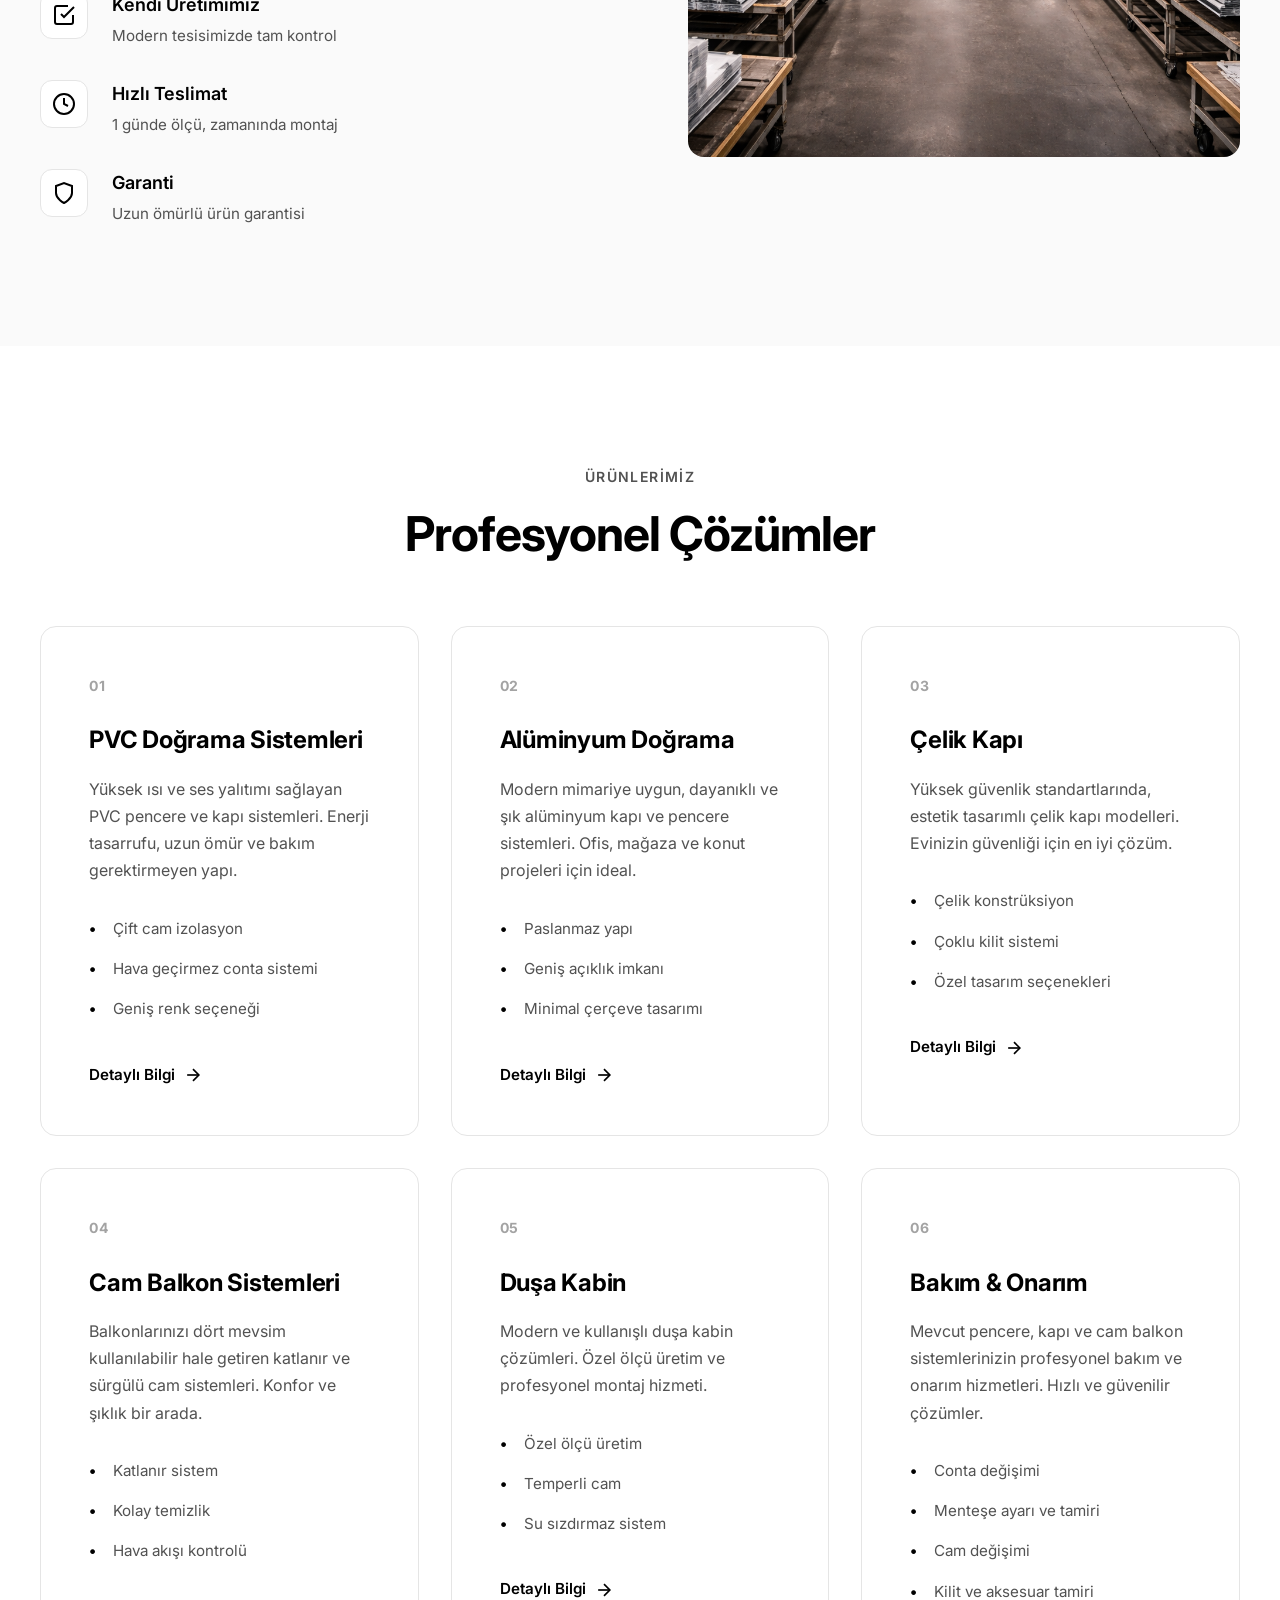
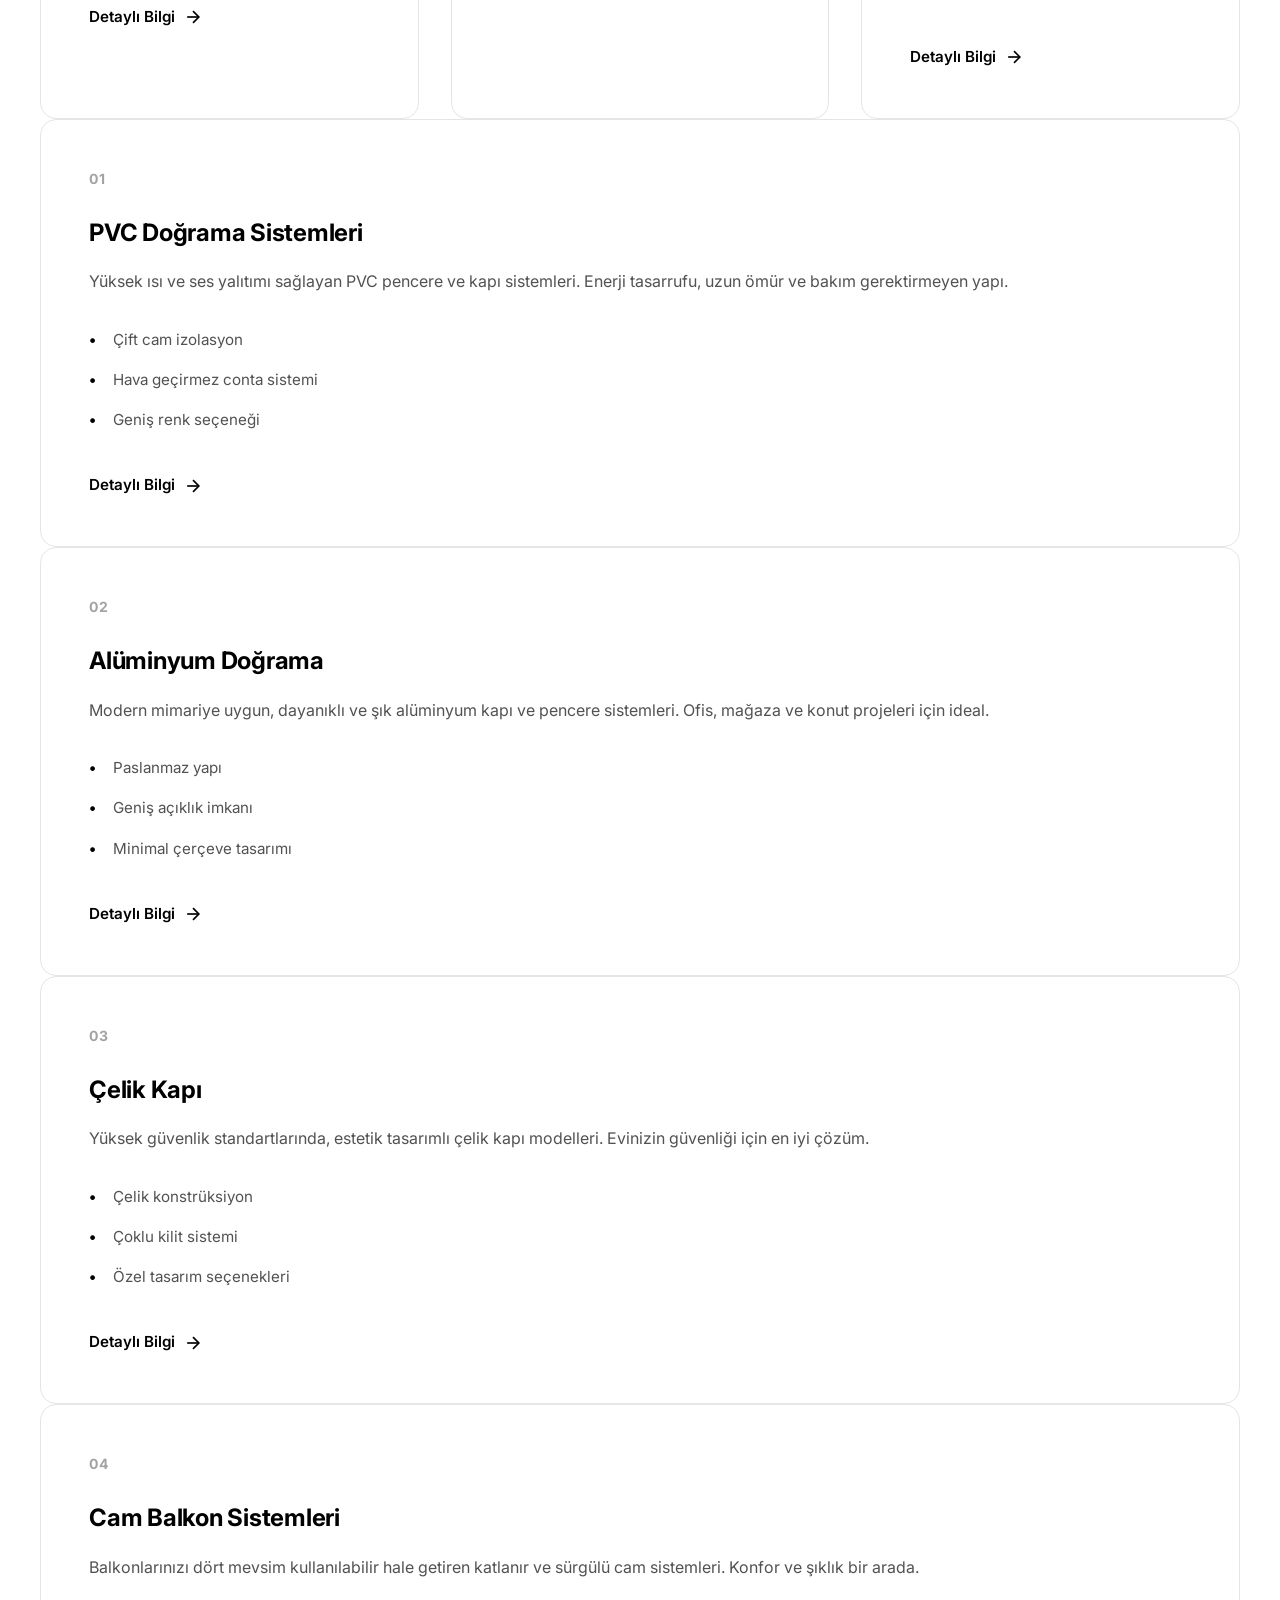
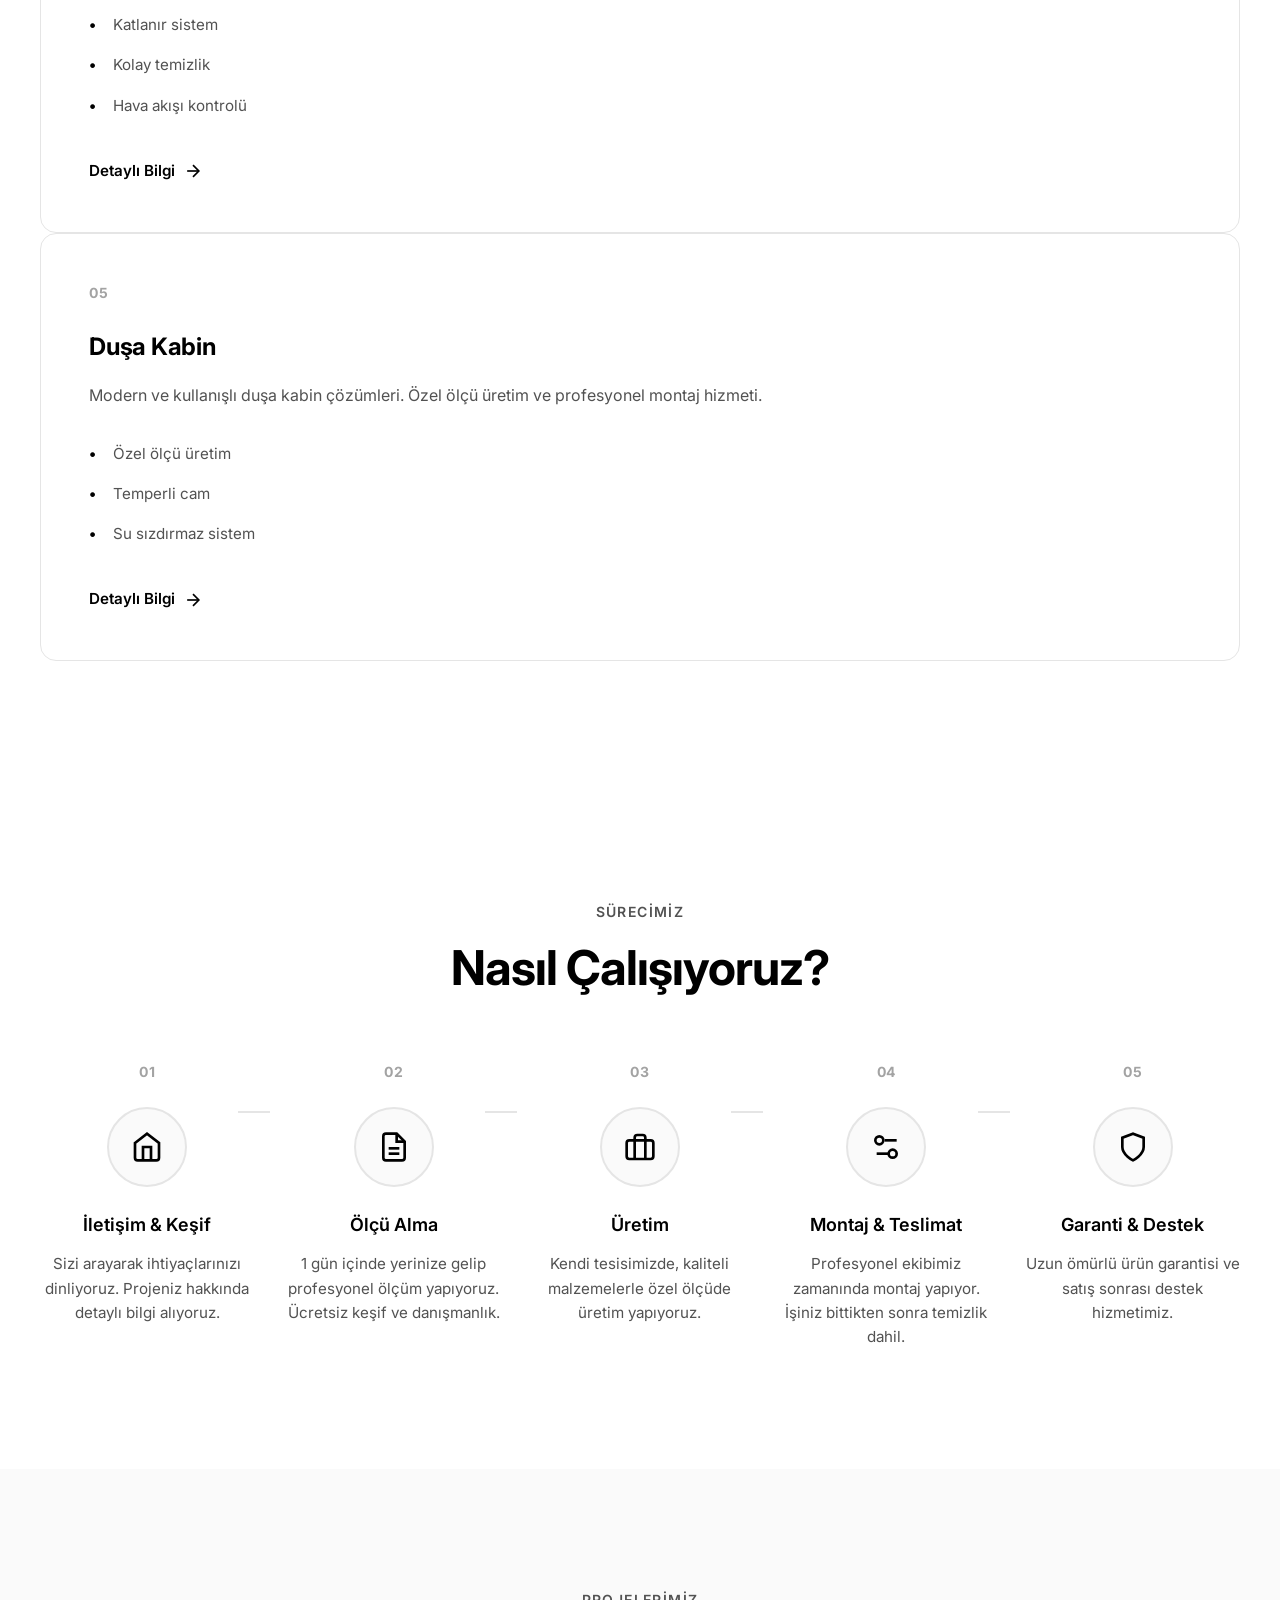
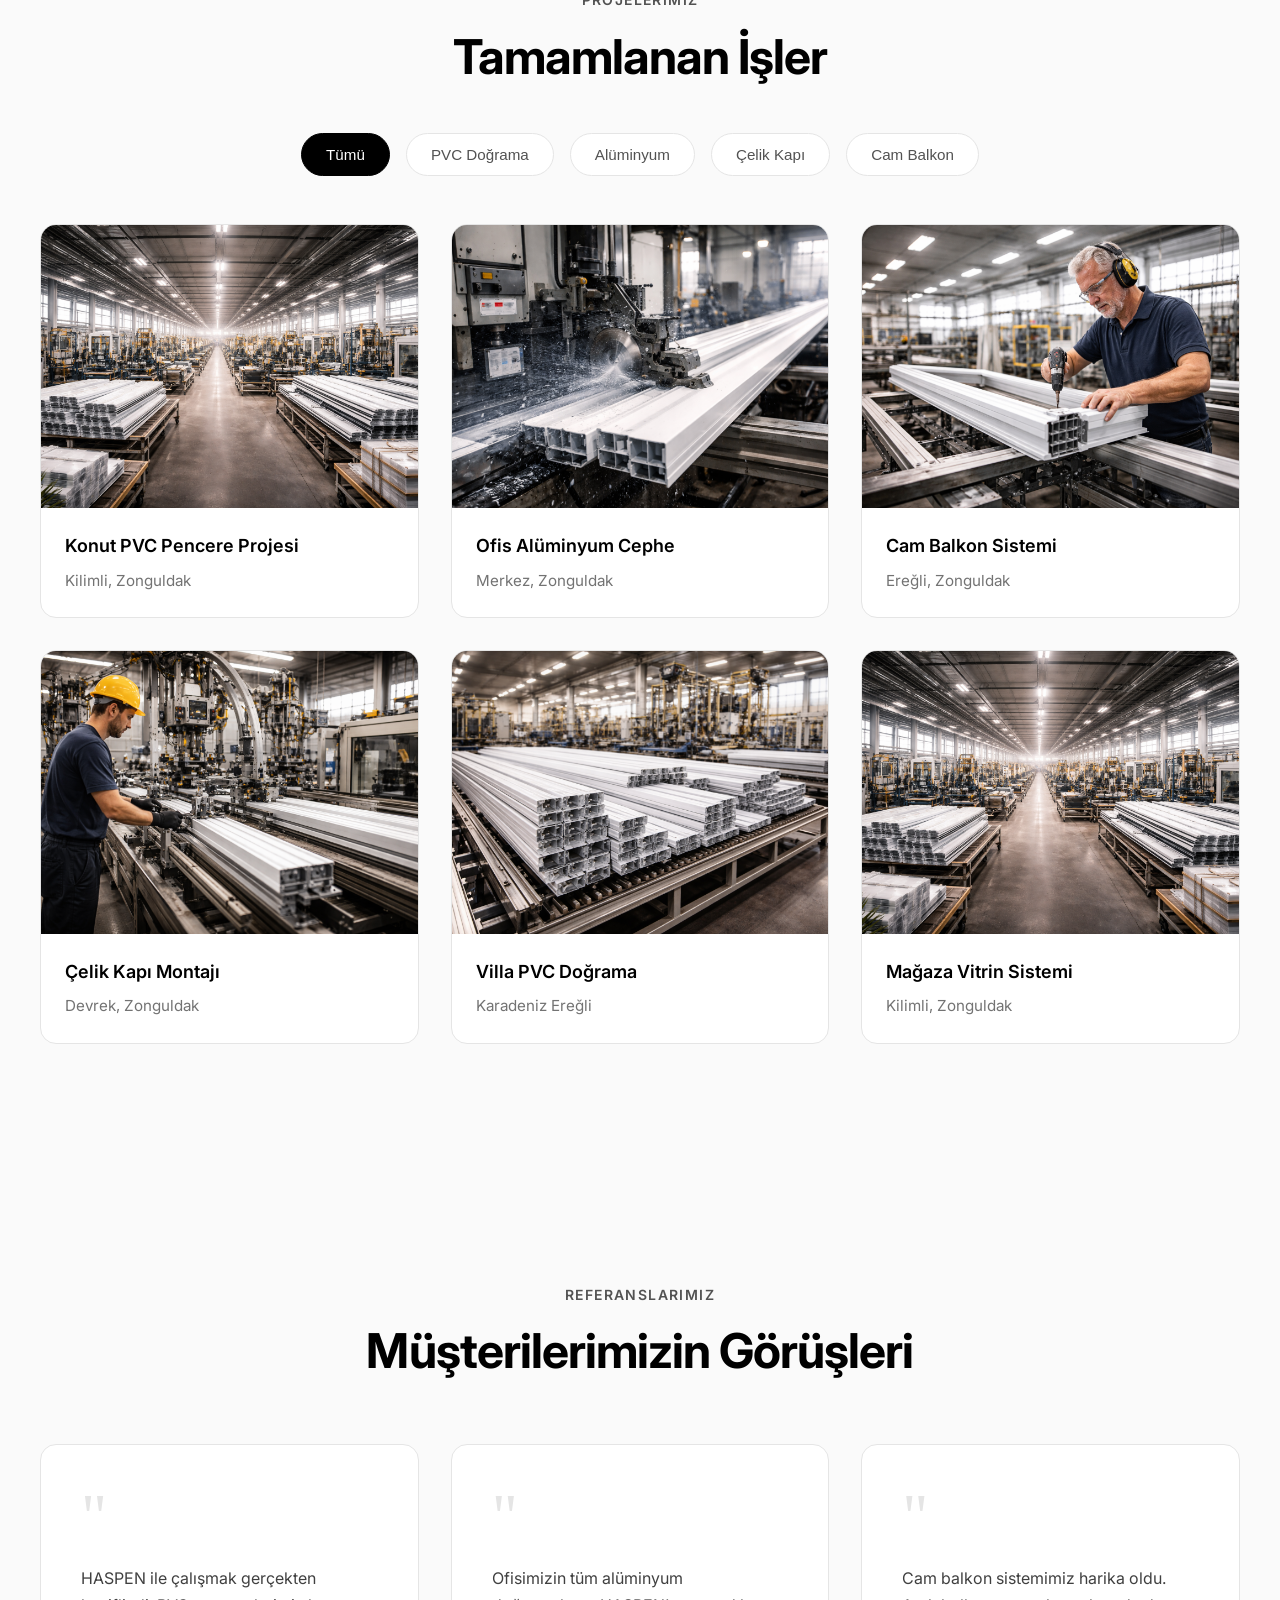
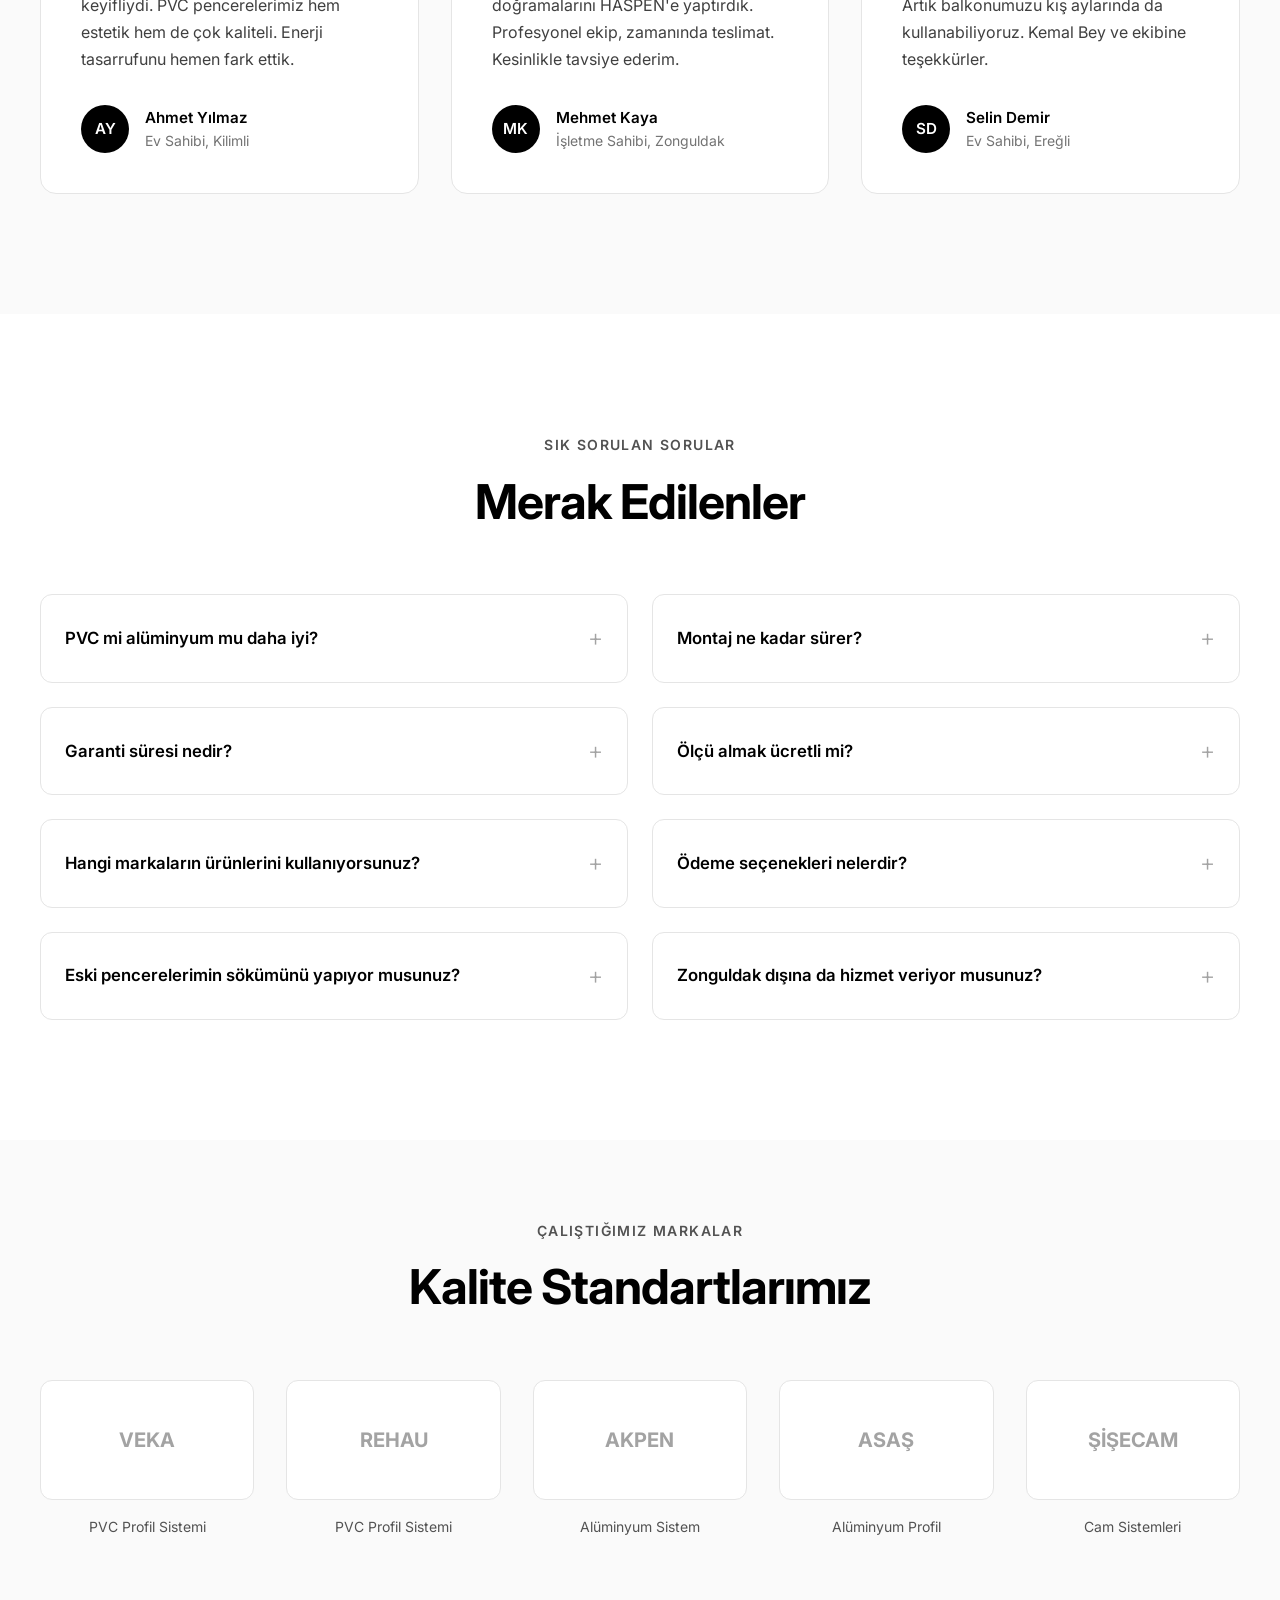
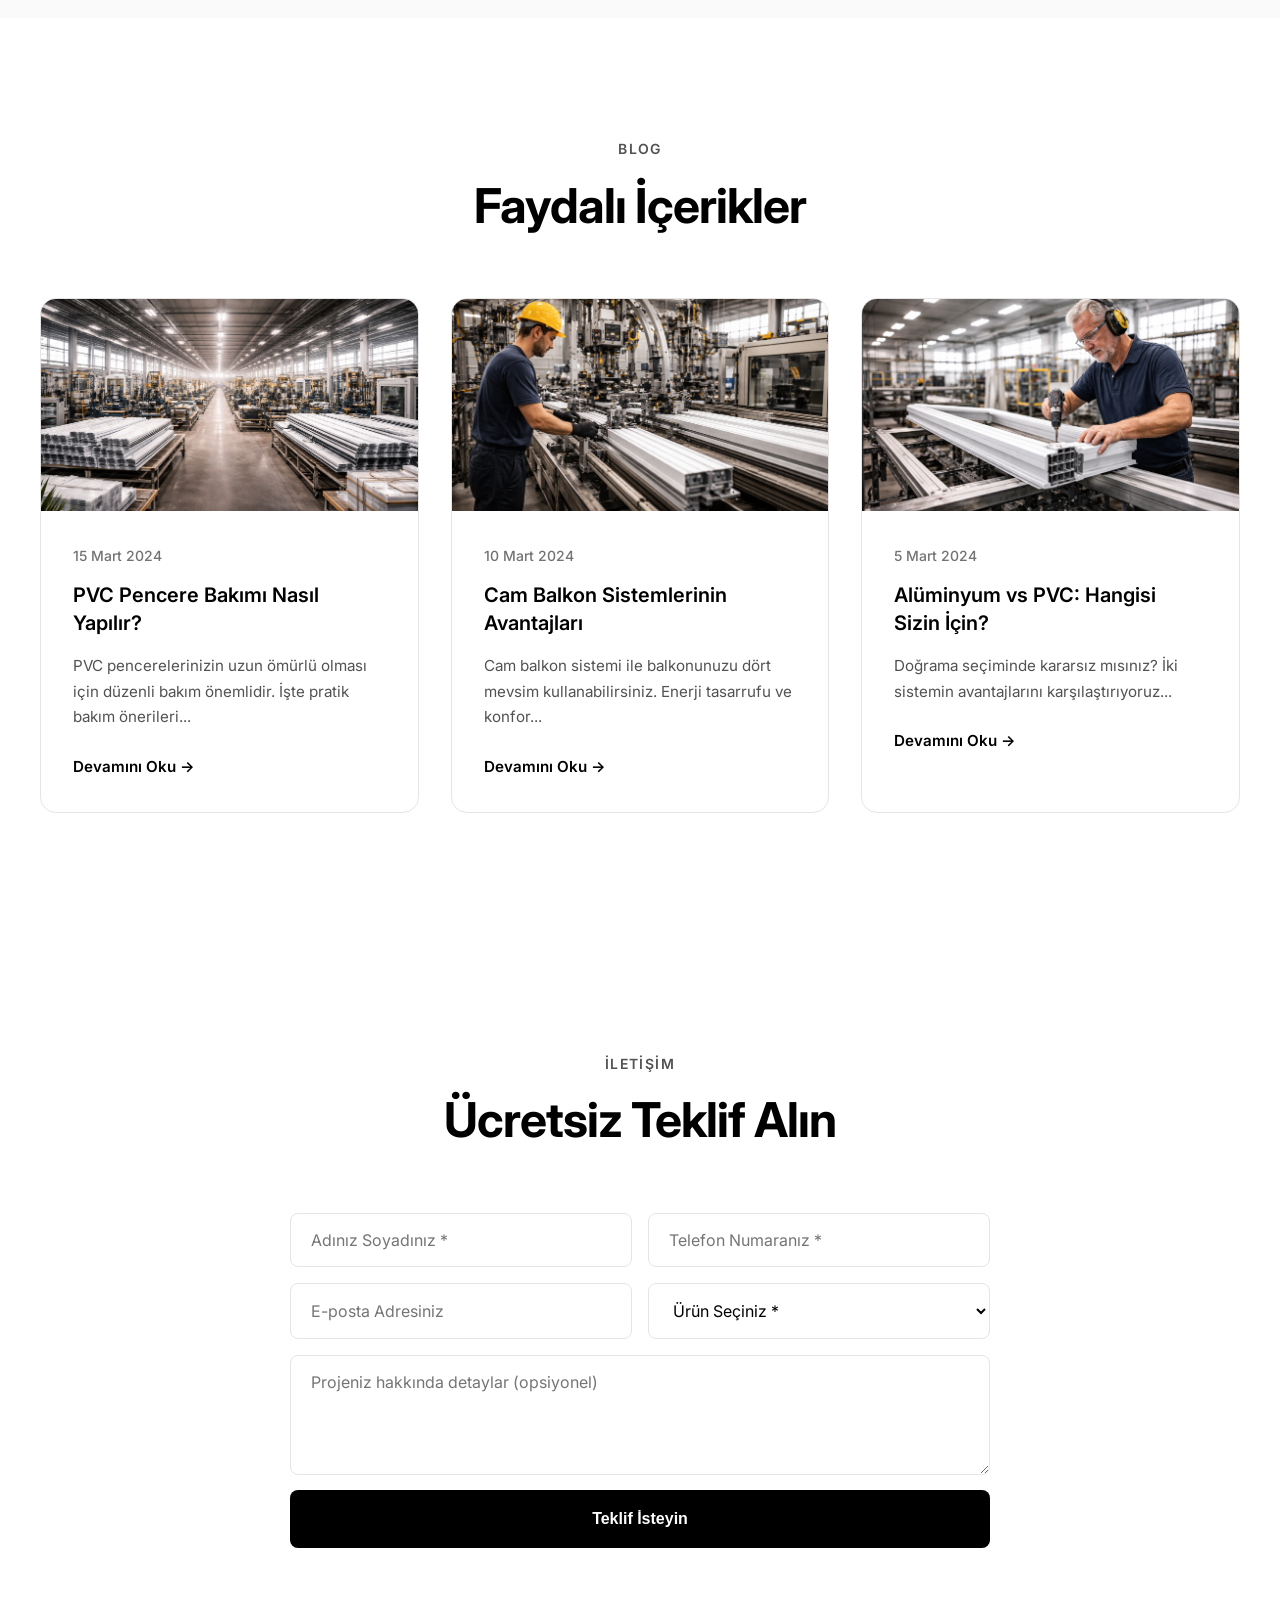
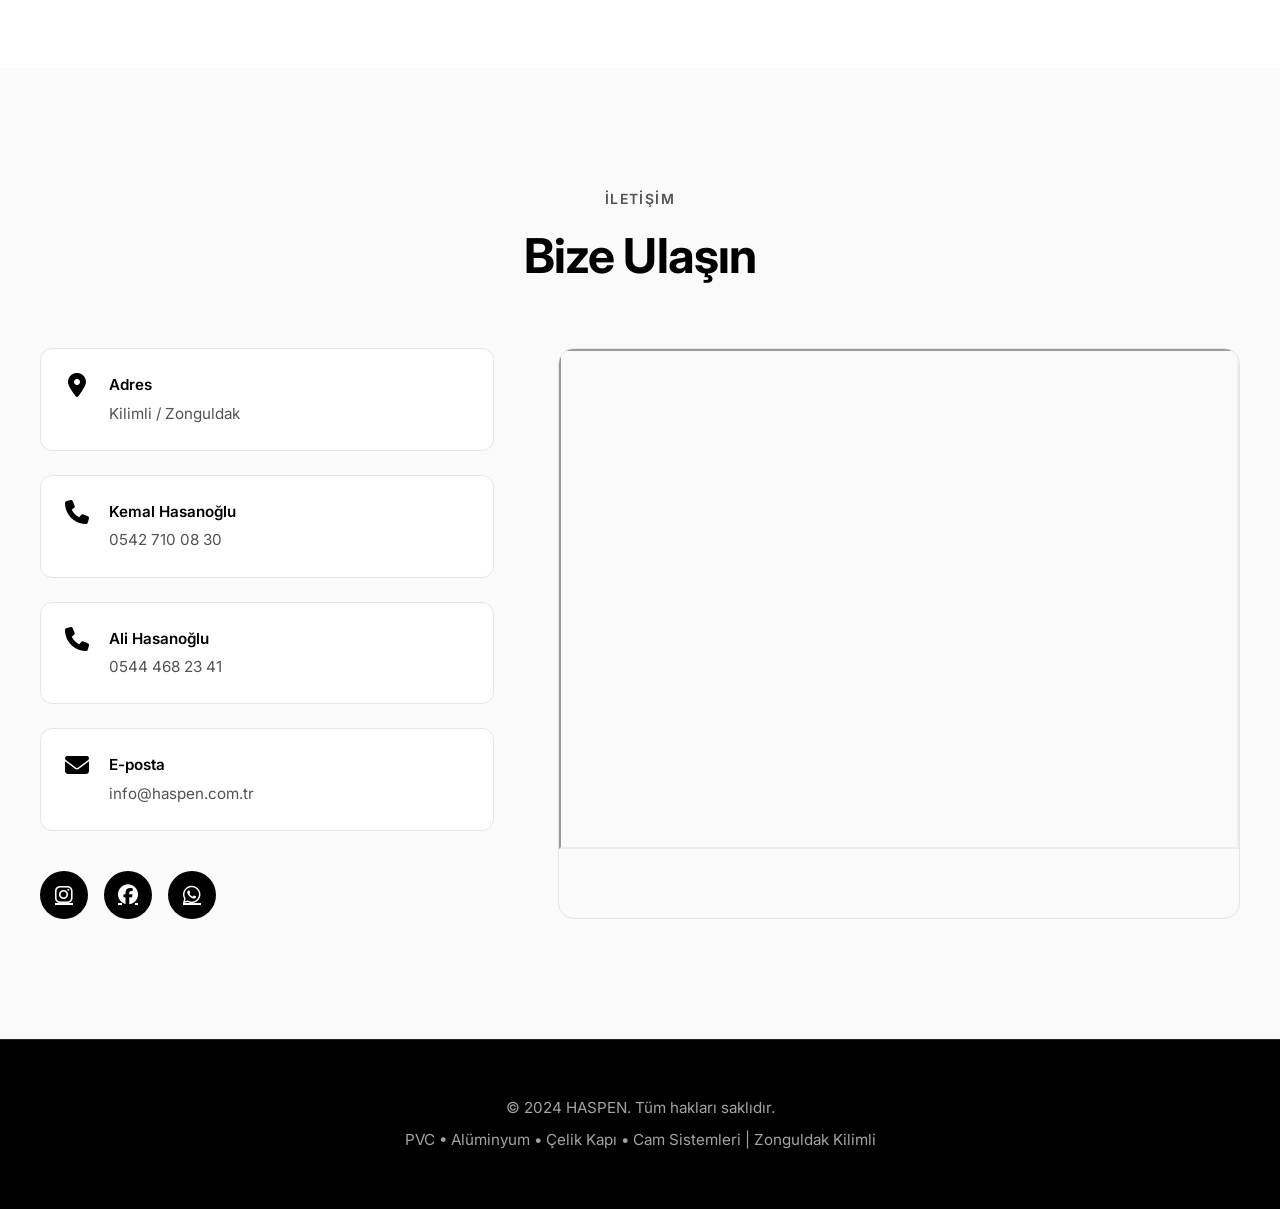
==== commit 05076922: "fix: Use uretim5.png to avoid duplicate images in gallery" ====
--- a/index.html
+++ b/index.html
@@ -404,7 +404,7 @@
             <div class="projects-grid">
                 <div class="project-card" data-category="pvc">
                     <div class="project-image">
-                        <img src="images/uretim2.png" alt="PVC Doğrama Projesi" style="width: 100%; height: 100%; object-fit: cover;">
+                        <img src="images/uretim1.png" alt="PVC Doğrama Projesi" style="width: 100%; height: 100%; object-fit: cover;">
                     </div>
                     <div class="project-info">
                         <h3>Konut PVC Pencere Projesi</h3>
@@ -413,7 +413,7 @@
                 </div>
                 <div class="project-card" data-category="aluminyum">
                     <div class="project-image">
-                        <img src="images/uretim3.png" alt="Alüminyum Doğrama Projesi" style="width: 100%; height: 100%; object-fit: cover;">
+                        <img src="images/uretim2.png" alt="Alüminyum Doğrama Projesi" style="width: 100%; height: 100%; object-fit: cover;">
                     </div>
                     <div class="project-info">
                         <h3>Ofis Alüminyum Cephe</h3>
@@ -422,7 +422,7 @@
                 </div>
                 <div class="project-card" data-category="cam">
                     <div class="project-image">
-                        <img src="images/uretim4.png" alt="Cam Balkon Sistemi" style="width: 100%; height: 100%; object-fit: cover;">
+                        <img src="images/uretim3.png" alt="Cam Balkon Sistemi" style="width: 100%; height: 100%; object-fit: cover;">
                     </div>
                     <div class="project-info">
                         <h3>Cam Balkon Sistemi</h3>
@@ -431,7 +431,7 @@
                 </div>
                 <div class="project-card" data-category="celik">
                     <div class="project-image">
-                        <img src="images/uretim1.png" alt="Çelik Kapı Montajı" style="width: 100%; height: 100%; object-fit: cover;">
+                        <img src="images/uretim4.png" alt="Çelik Kapı Montajı" style="width: 100%; height: 100%; object-fit: cover;">
                     </div>
                     <div class="project-info">
                         <h3>Çelik Kapı Montajı</h3>
@@ -440,7 +440,7 @@
                 </div>
                 <div class="project-card" data-category="pvc">
                     <div class="project-image">
-                        <img src="images/uretim2.png" alt="Villa PVC Doğrama" style="width: 100%; height: 100%; object-fit: cover;">
+                        <img src="images/uretim5.png" alt="Villa PVC Doğrama" style="width: 100%; height: 100%; object-fit: cover;">
                     </div>
                     <div class="project-info">
                         <h3>Villa PVC Doğrama</h3>
@@ -449,7 +449,7 @@
                 </div>
                 <div class="project-card" data-category="aluminyum">
                     <div class="project-image">
-                        <img src="images/uretim3.png" alt="Mağaza Vitrin Sistemi" style="width: 100%; height: 100%; object-fit: cover;">
+                        <img src="images/uretim1.png" alt="Mağaza Vitrin Sistemi" style="width: 100%; height: 100%; object-fit: cover;">
                     </div>
                     <div class="project-info">
                         <h3>Mağaza Vitrin Sistemi</h3>
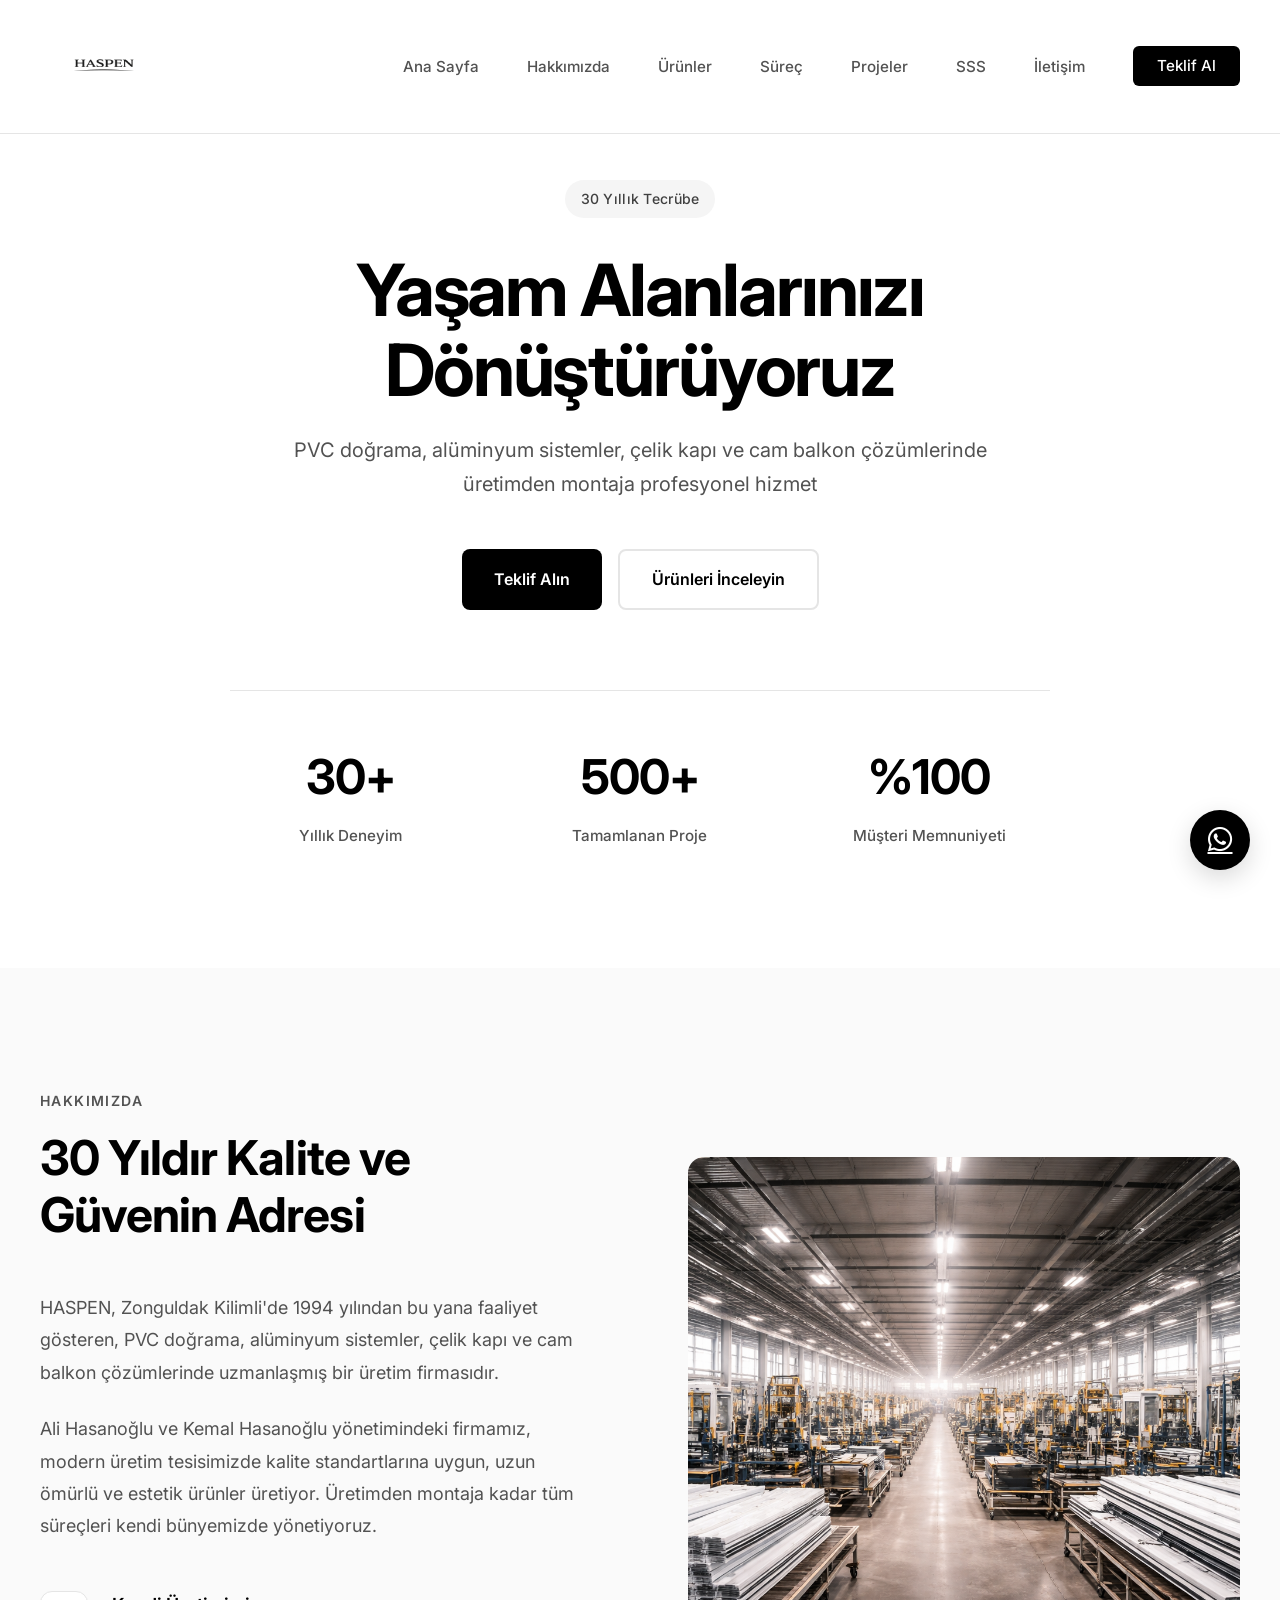
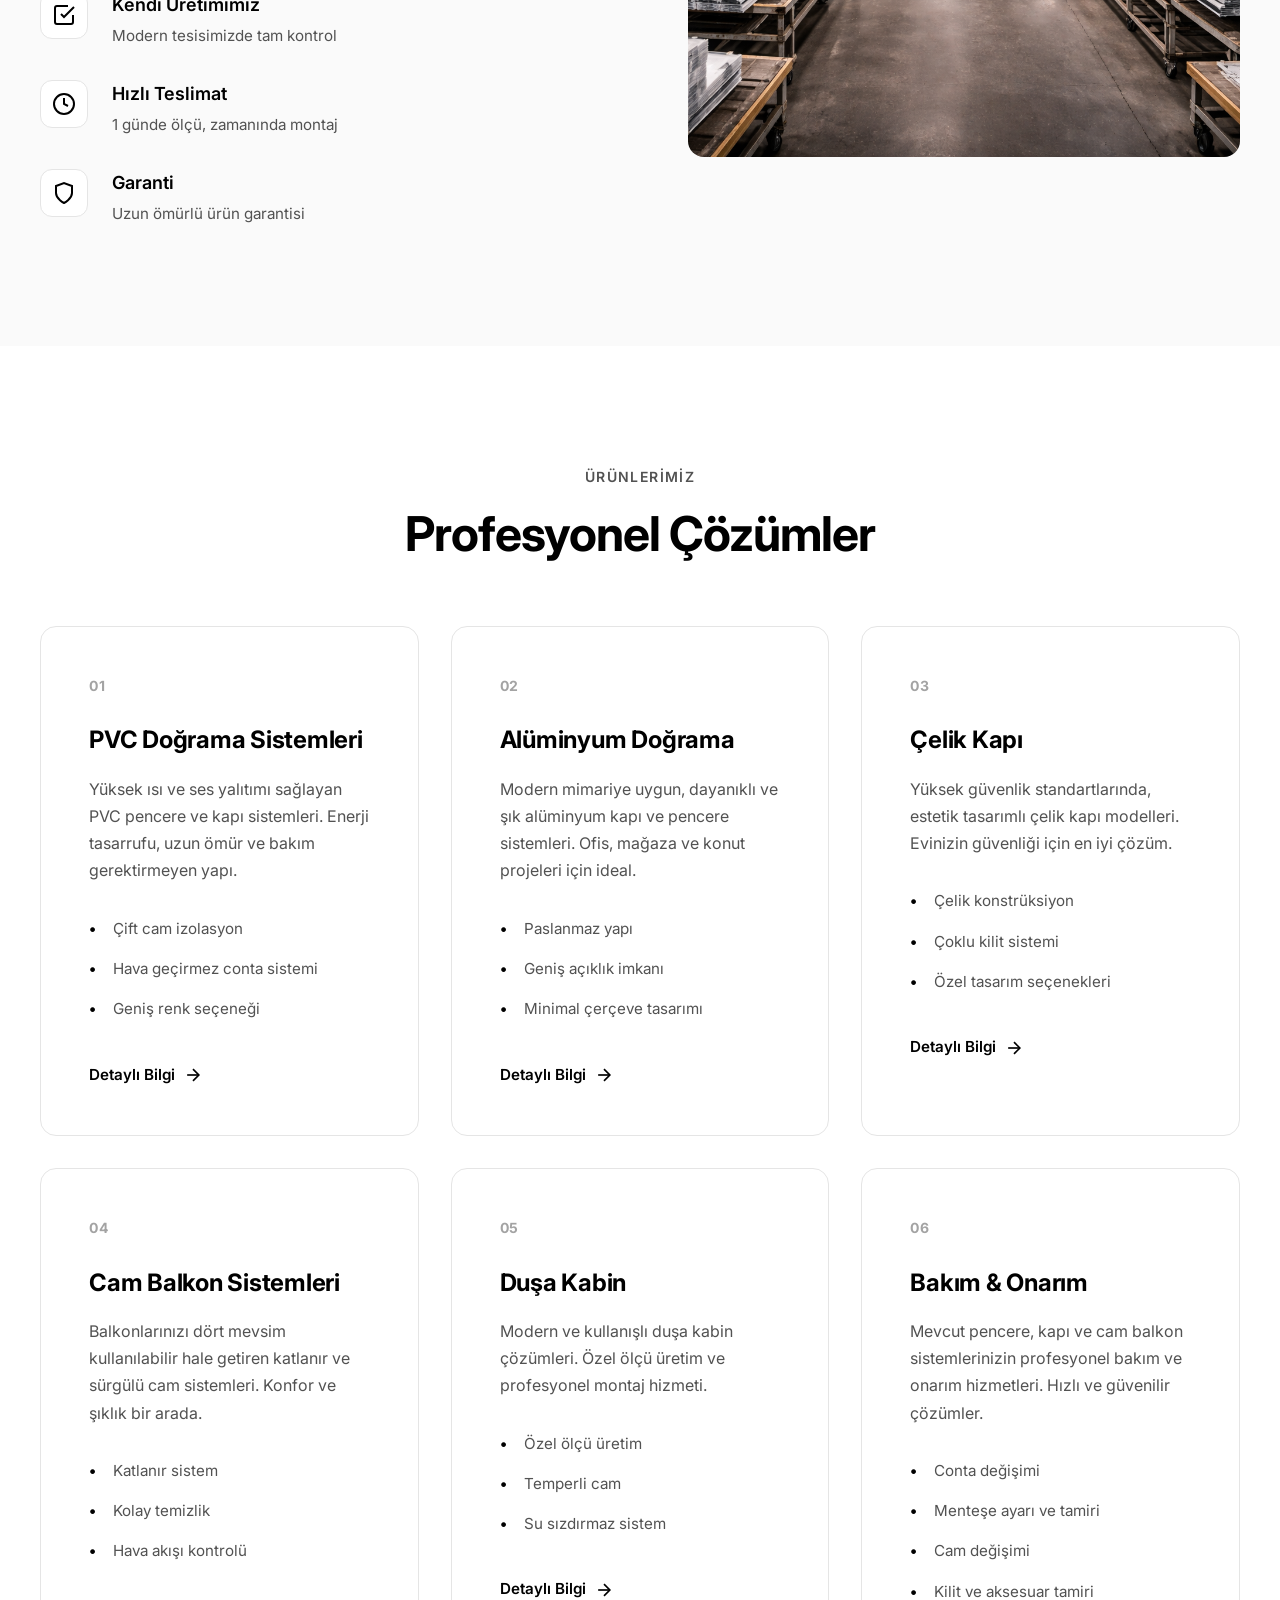
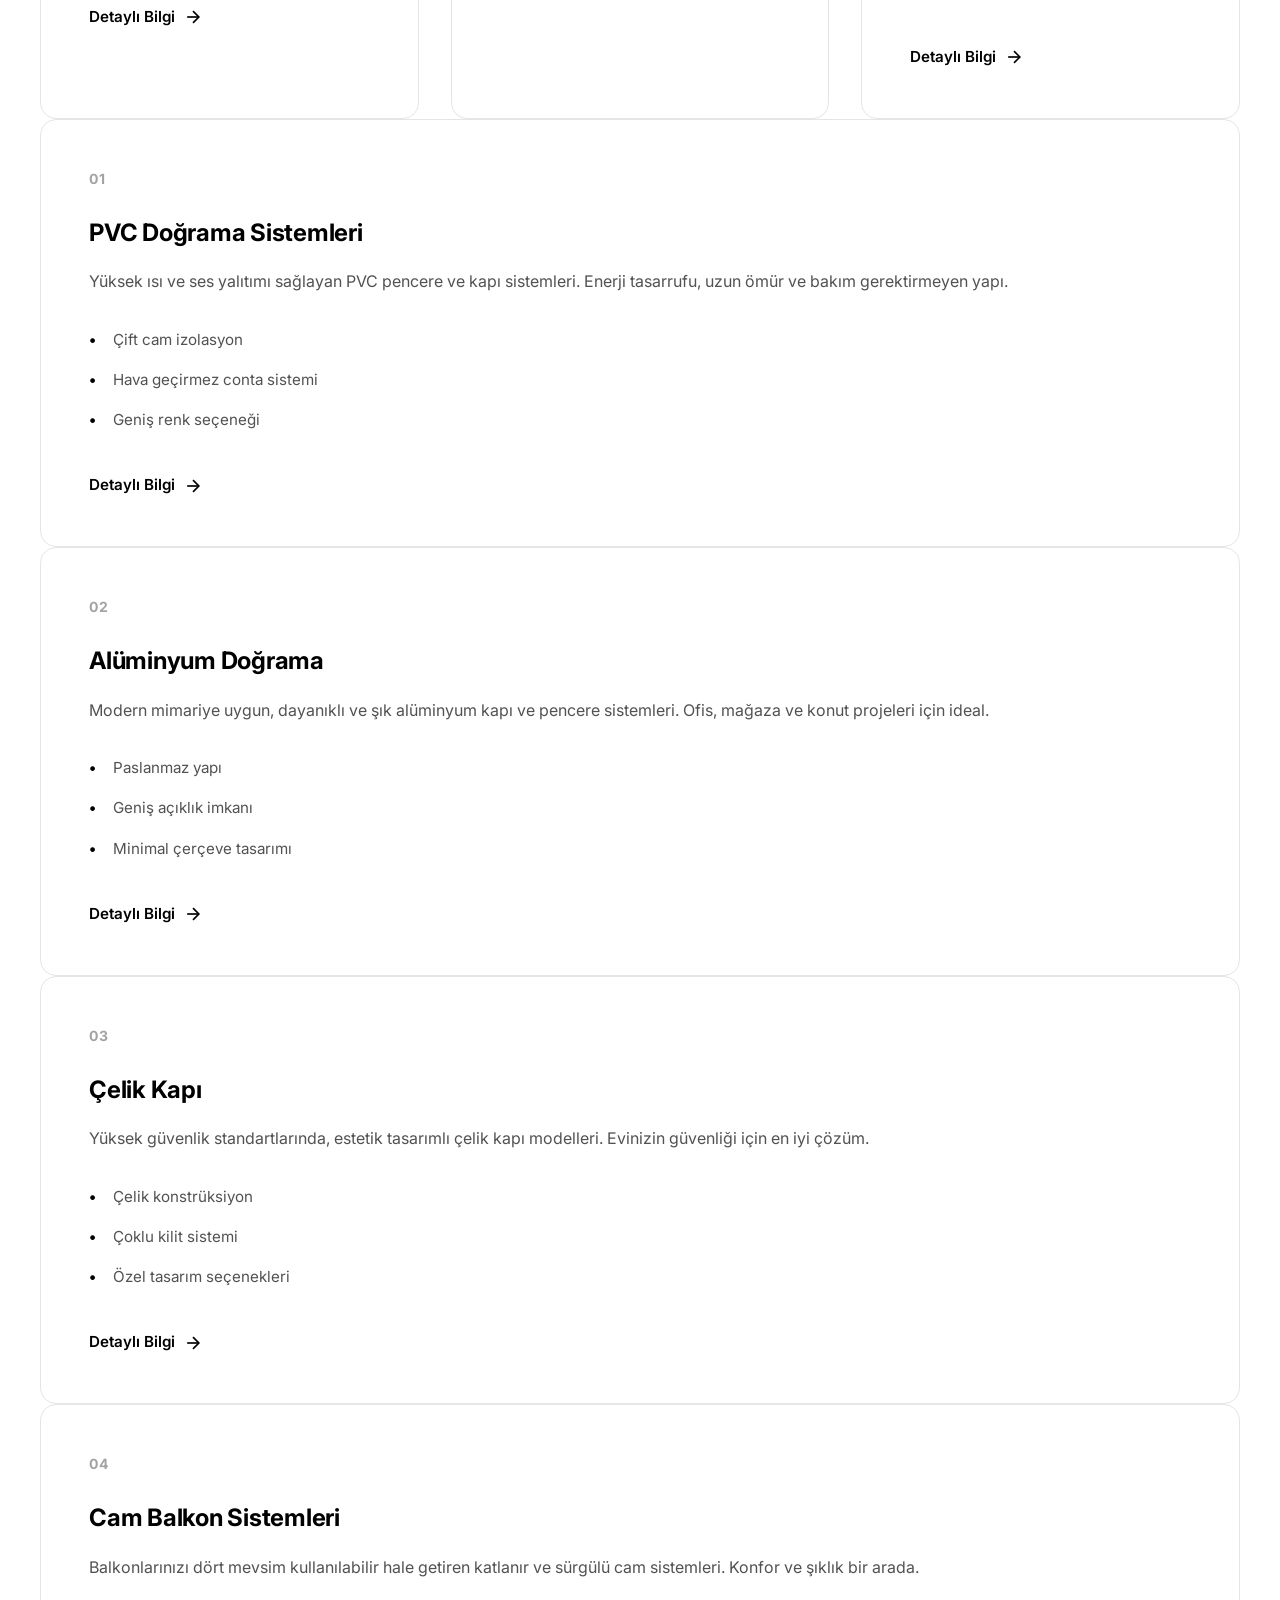
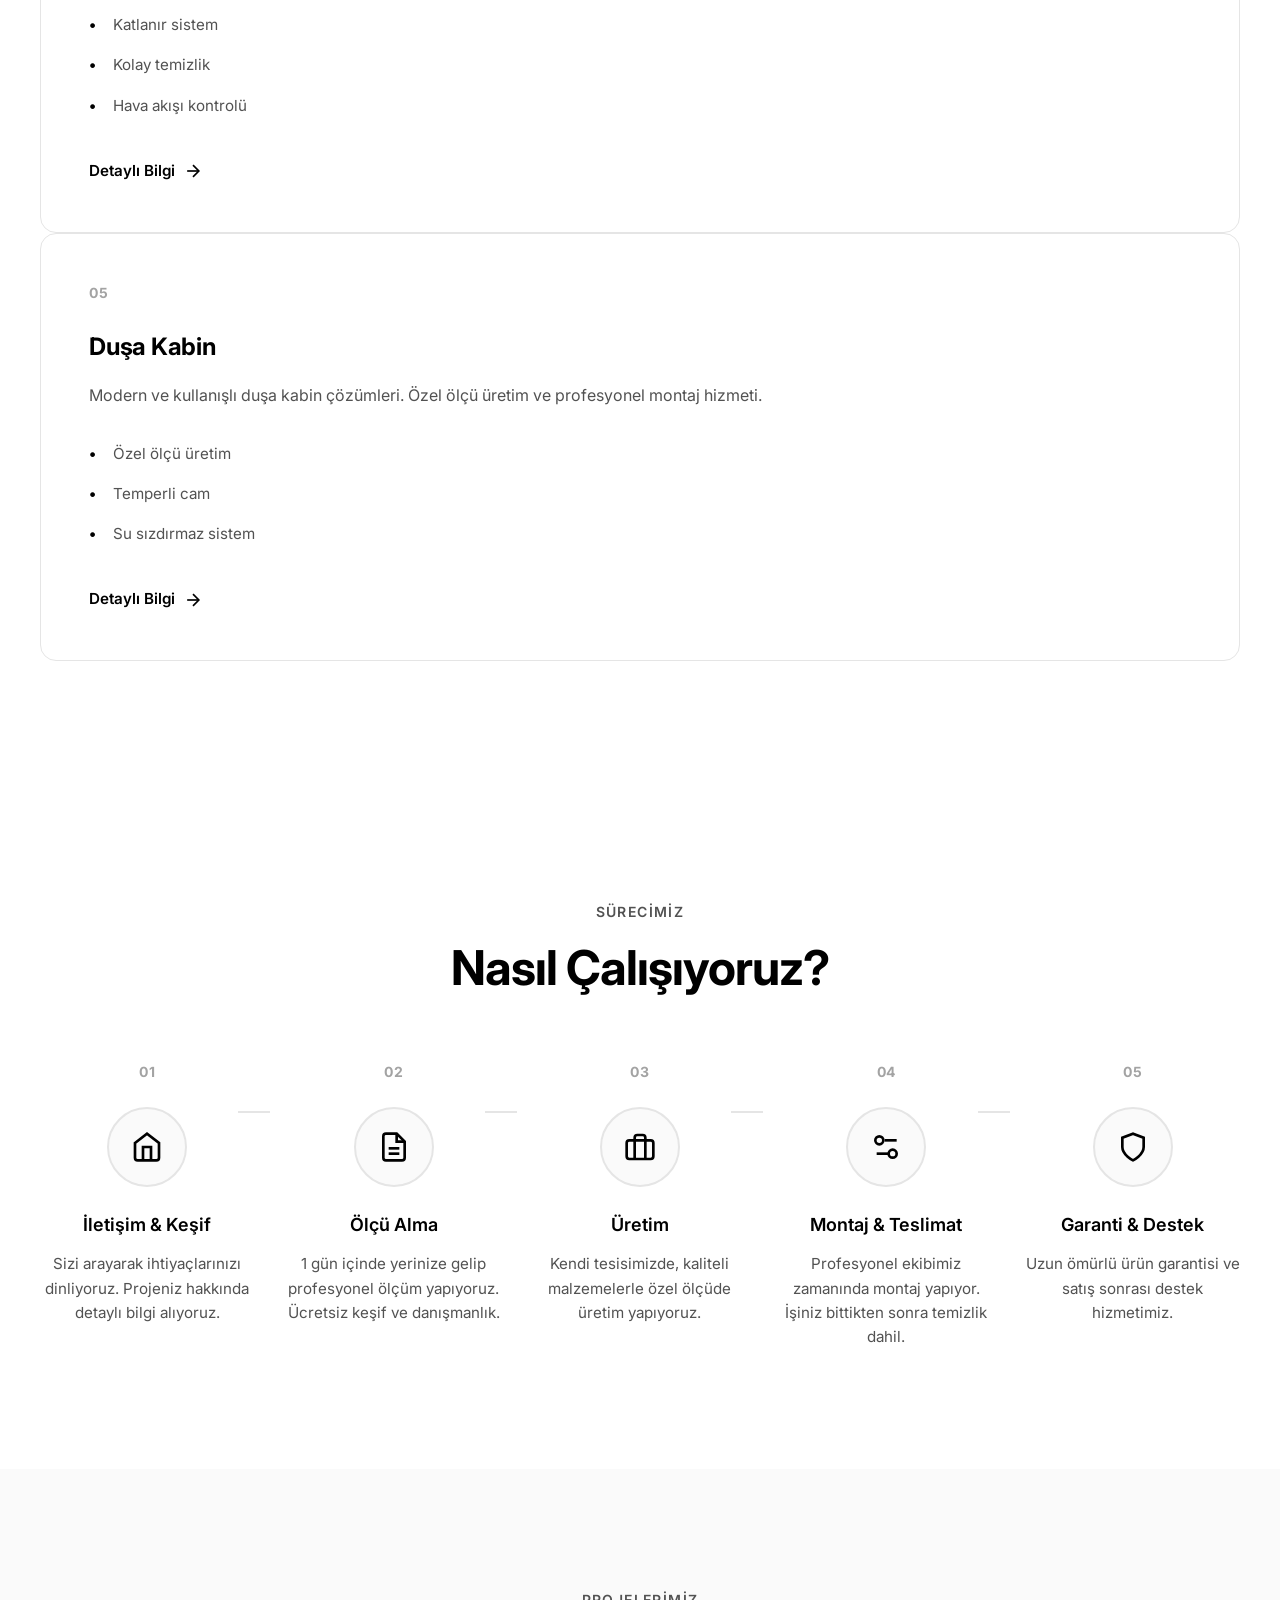
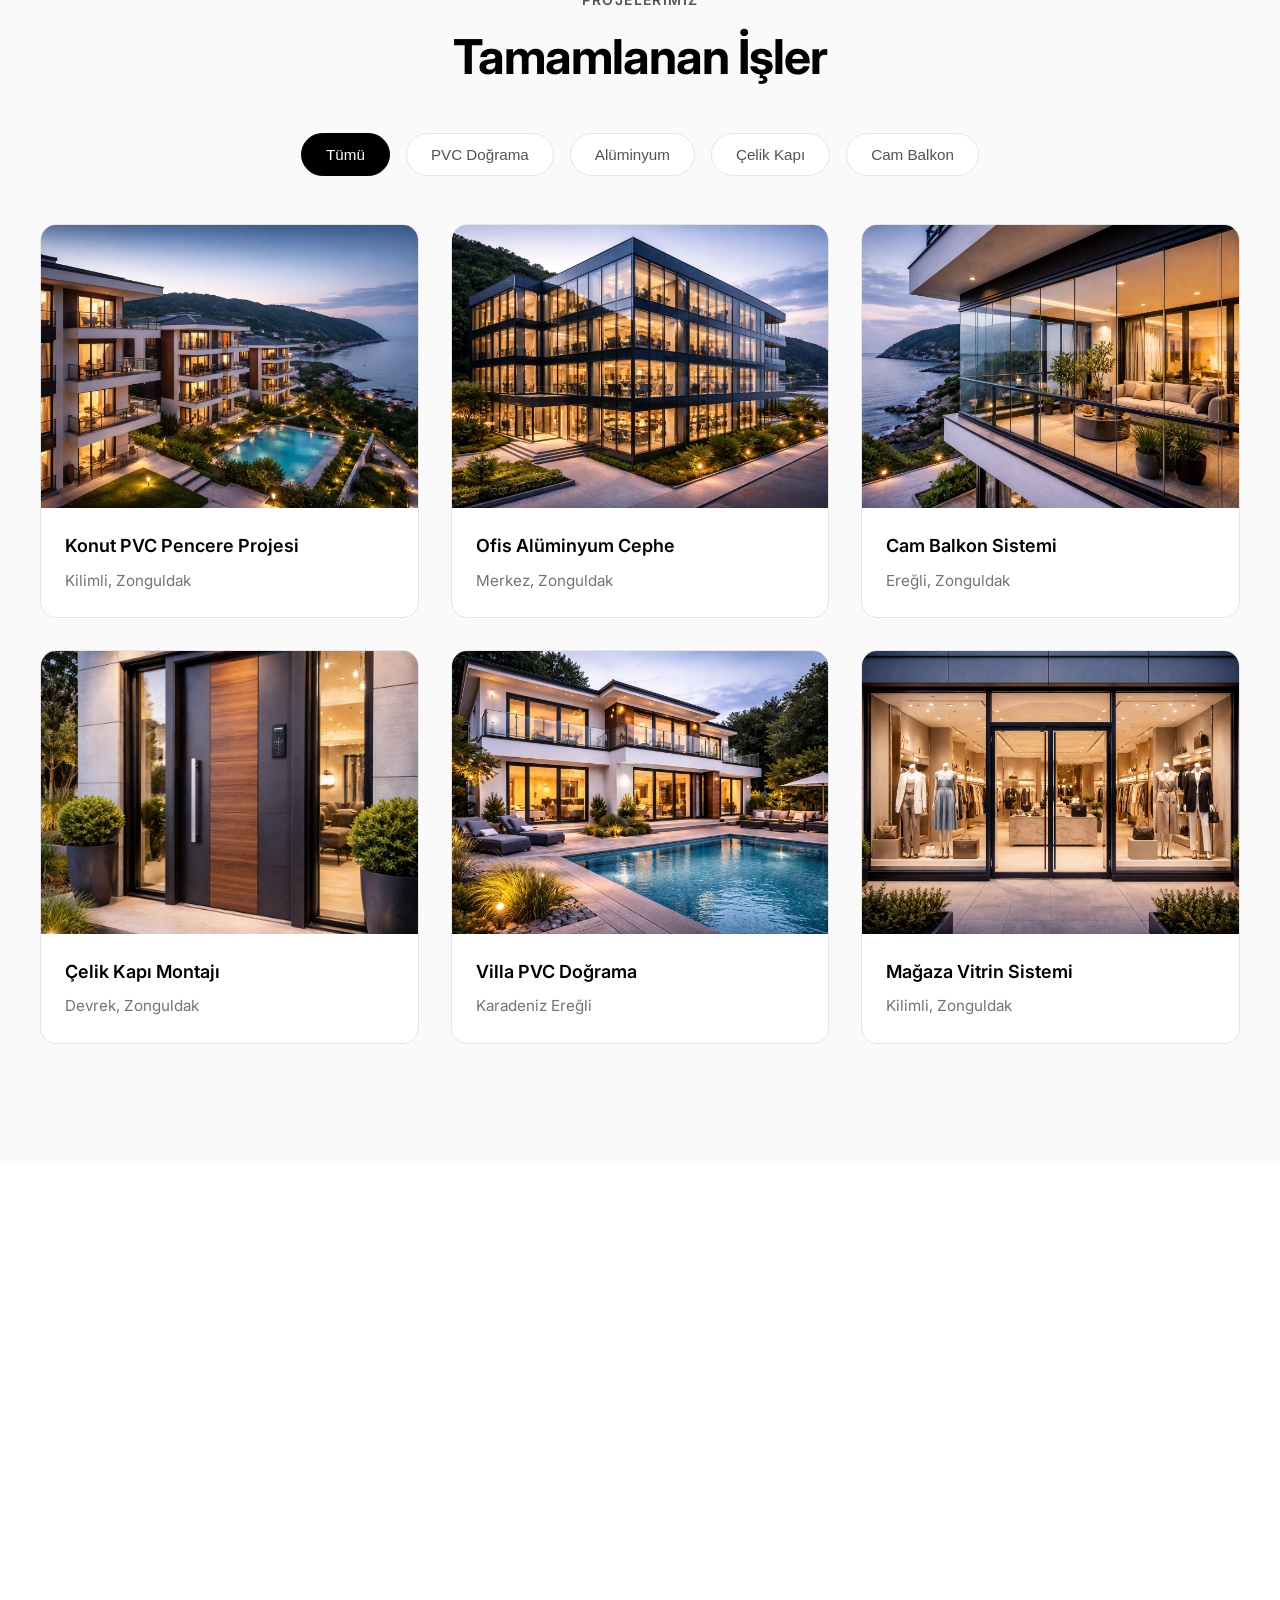
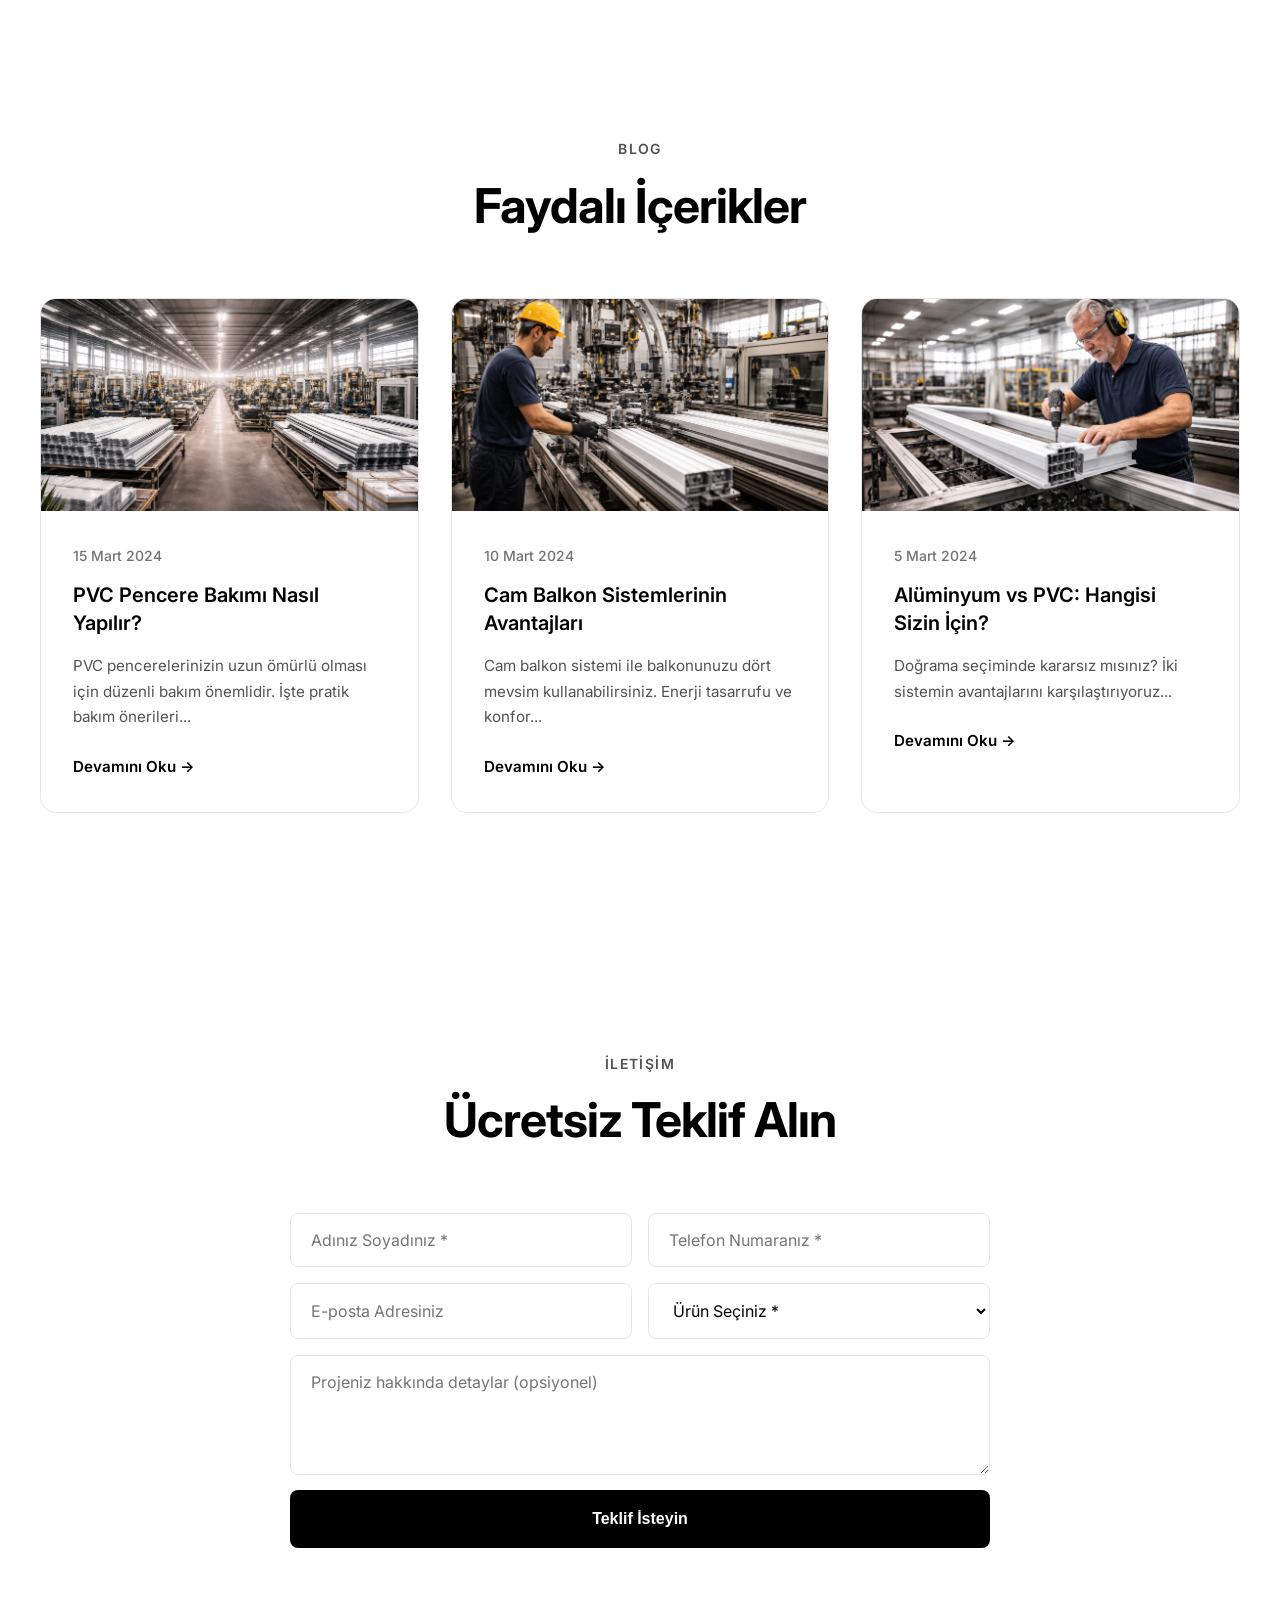
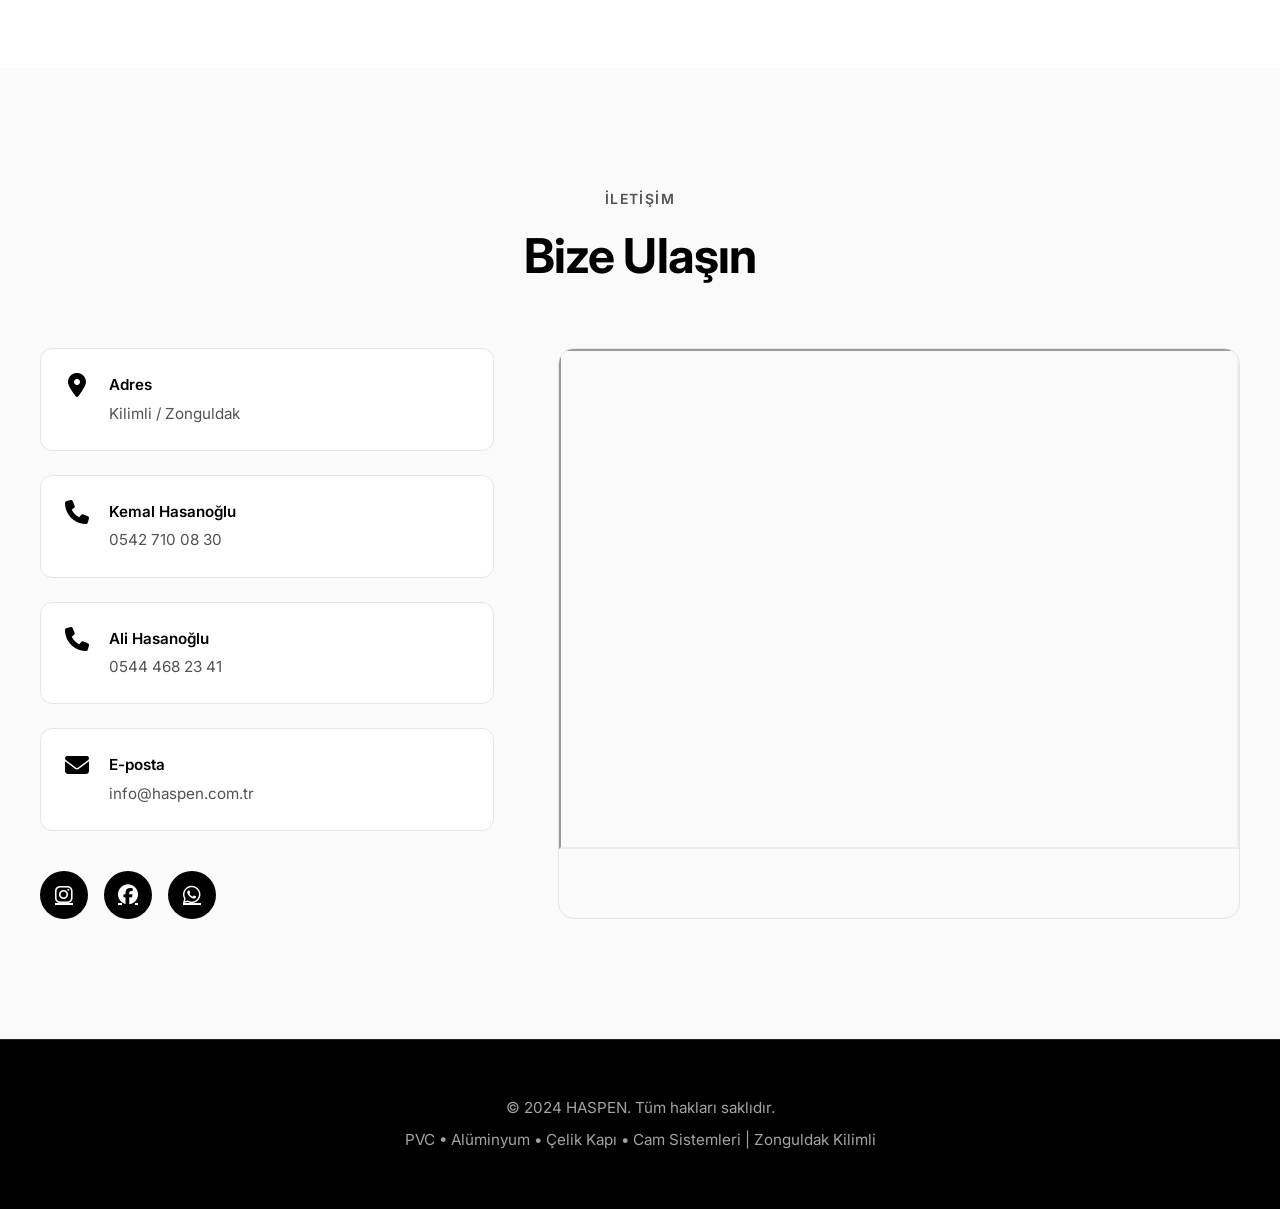
==== commit 4c984d06: "feat: Replace project gallery with real project photos" ====
--- a/index.html
+++ b/index.html
@@ -404,7 +404,7 @@
             <div class="projects-grid">
                 <div class="project-card" data-category="pvc">
                     <div class="project-image">
-                        <img src="images/uretim1.png" alt="PVC Doğrama Projesi" style="width: 100%; height: 100%; object-fit: cover;">
+                        <img src="images/projeler1.png" alt="PVC Doğrama Projesi" style="width: 100%; height: 100%; object-fit: cover;">
                     </div>
                     <div class="project-info">
                         <h3>Konut PVC Pencere Projesi</h3>
@@ -413,7 +413,7 @@
                 </div>
                 <div class="project-card" data-category="aluminyum">
                     <div class="project-image">
-                        <img src="images/uretim2.png" alt="Alüminyum Doğrama Projesi" style="width: 100%; height: 100%; object-fit: cover;">
+                        <img src="images/projeler2.png" alt="Alüminyum Doğrama Projesi" style="width: 100%; height: 100%; object-fit: cover;">
                     </div>
                     <div class="project-info">
                         <h3>Ofis Alüminyum Cephe</h3>
@@ -422,7 +422,7 @@
                 </div>
                 <div class="project-card" data-category="cam">
                     <div class="project-image">
-                        <img src="images/uretim3.png" alt="Cam Balkon Sistemi" style="width: 100%; height: 100%; object-fit: cover;">
+                        <img src="images/proler3cambalkon.png" alt="Cam Balkon Sistemi" style="width: 100%; height: 100%; object-fit: cover;">
                     </div>
                     <div class="project-info">
                         <h3>Cam Balkon Sistemi</h3>
@@ -431,7 +431,7 @@
                 </div>
                 <div class="project-card" data-category="celik">
                     <div class="project-image">
-                        <img src="images/uretim4.png" alt="Çelik Kapı Montajı" style="width: 100%; height: 100%; object-fit: cover;">
+                        <img src="images/projecelikkapı4.png" alt="Çelik Kapı Montajı" style="width: 100%; height: 100%; object-fit: cover;">
                     </div>
                     <div class="project-info">
                         <h3>Çelik Kapı Montajı</h3>
@@ -440,7 +440,7 @@
                 </div>
                 <div class="project-card" data-category="pvc">
                     <div class="project-image">
-                        <img src="images/uretim5.png" alt="Villa PVC Doğrama" style="width: 100%; height: 100%; object-fit: cover;">
+                        <img src="images/projelervilla5.png" alt="Villa PVC Doğrama" style="width: 100%; height: 100%; object-fit: cover;">
                     </div>
                     <div class="project-info">
                         <h3>Villa PVC Doğrama</h3>
@@ -449,7 +449,7 @@
                 </div>
                 <div class="project-card" data-category="aluminyum">
                     <div class="project-image">
-                        <img src="images/uretim1.png" alt="Mağaza Vitrin Sistemi" style="width: 100%; height: 100%; object-fit: cover;">
+                        <img src="images/projelermagazavitrin.png" alt="Mağaza Vitrin Sistemi" style="width: 100%; height: 100%; object-fit: cover;">
                     </div>
                     <div class="project-info">
                         <h3>Mağaza Vitrin Sistemi</h3>
--- a/css/style.css
+++ b/css/style.css
@@ -1346,7 +1346,7 @@
 
 /* Logo Styles */
 .nav-brand .logo {
-    height: 70px;
+    height: 85px;
     width: auto;
     display: block;
     background: transparent;
@@ -1359,6 +1359,6 @@
 
 @media (max-width: 768px) {
     .nav-brand .logo {
-        height: 55px;
-    }
-}
+        height: 65px;
+    }
+}
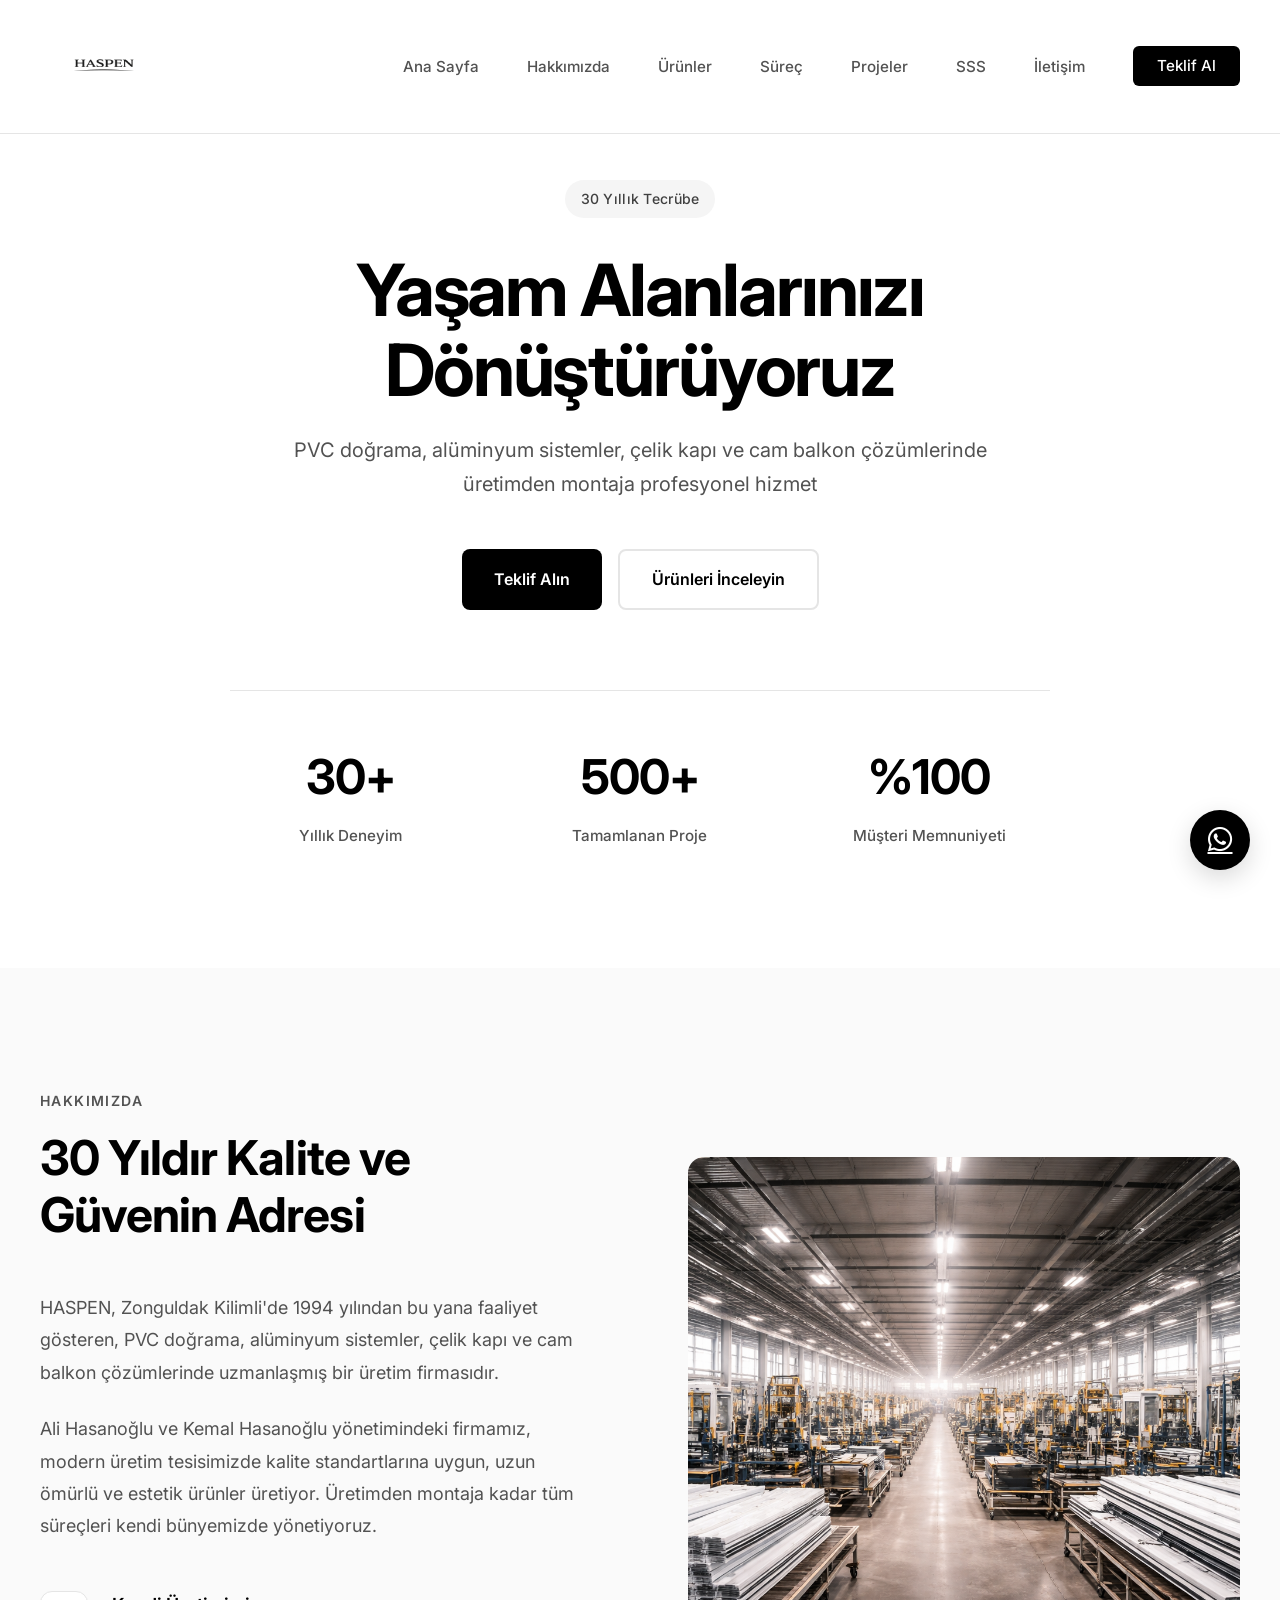
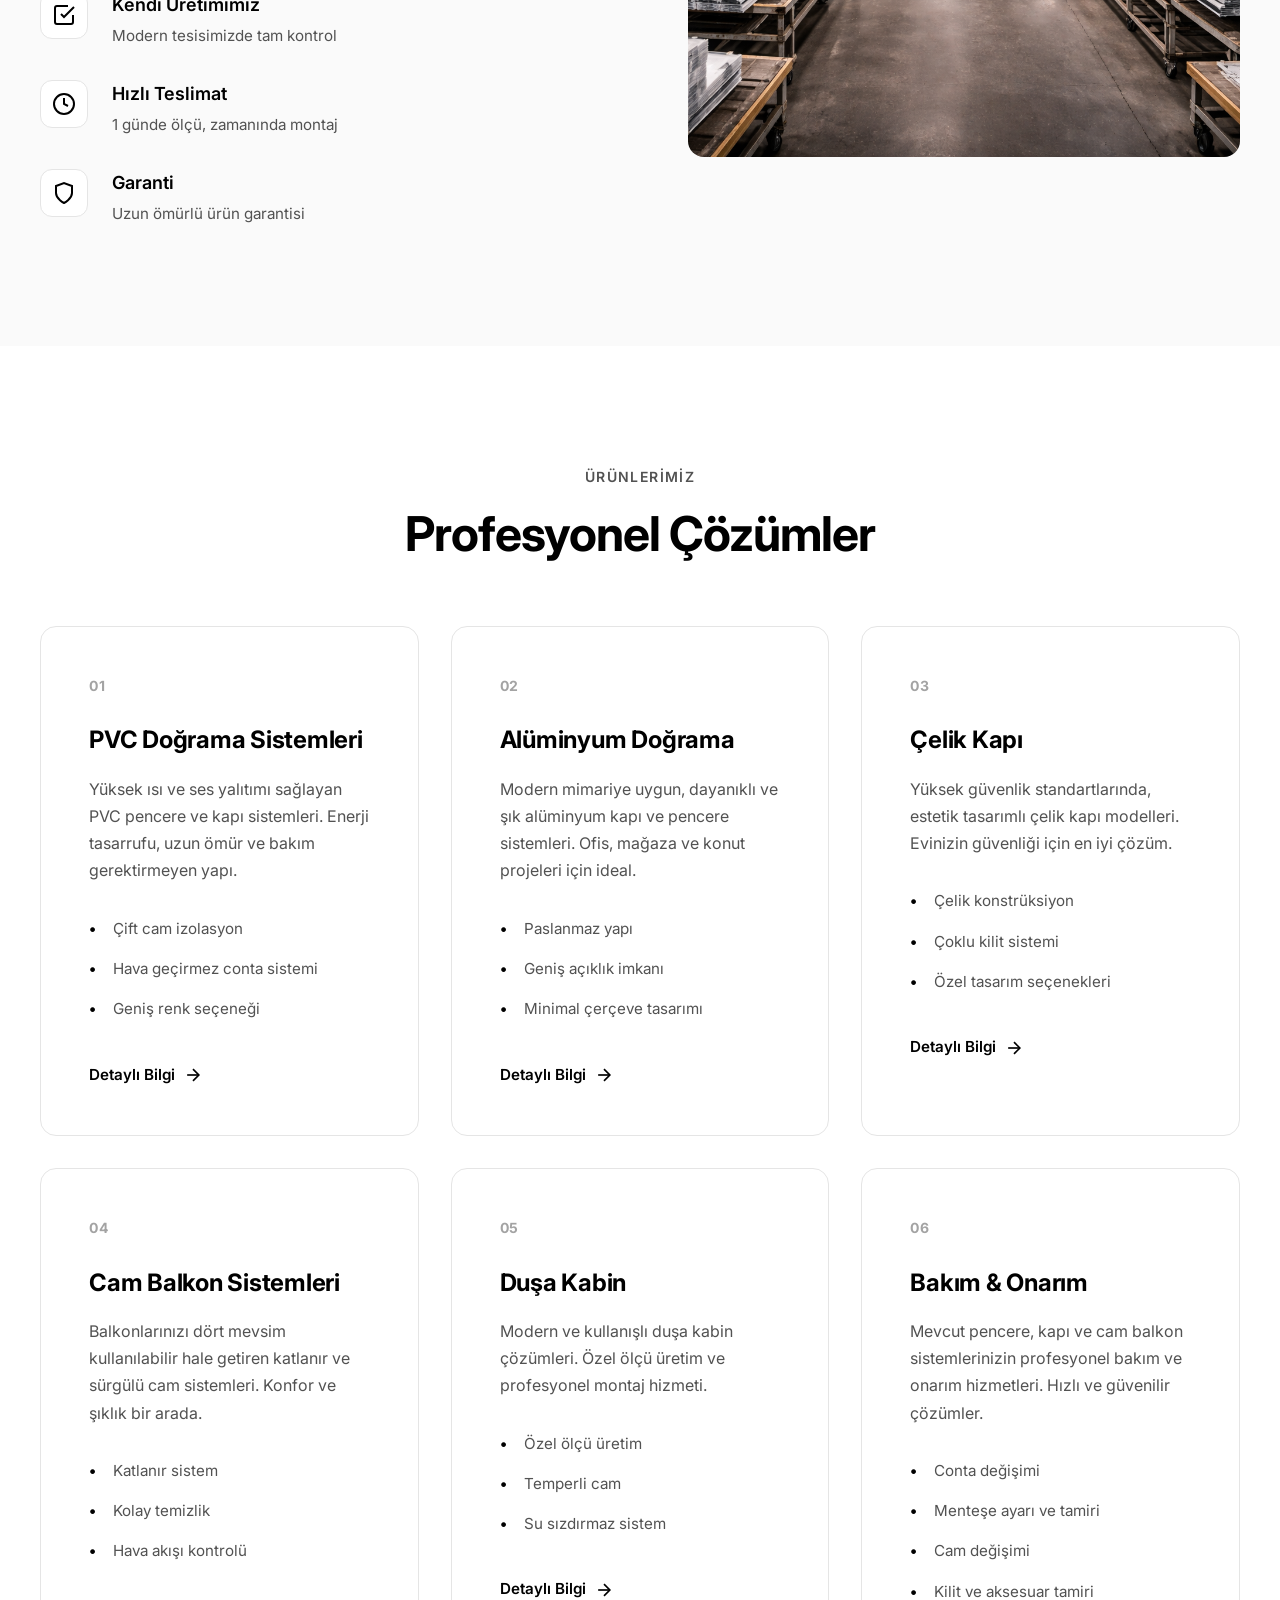
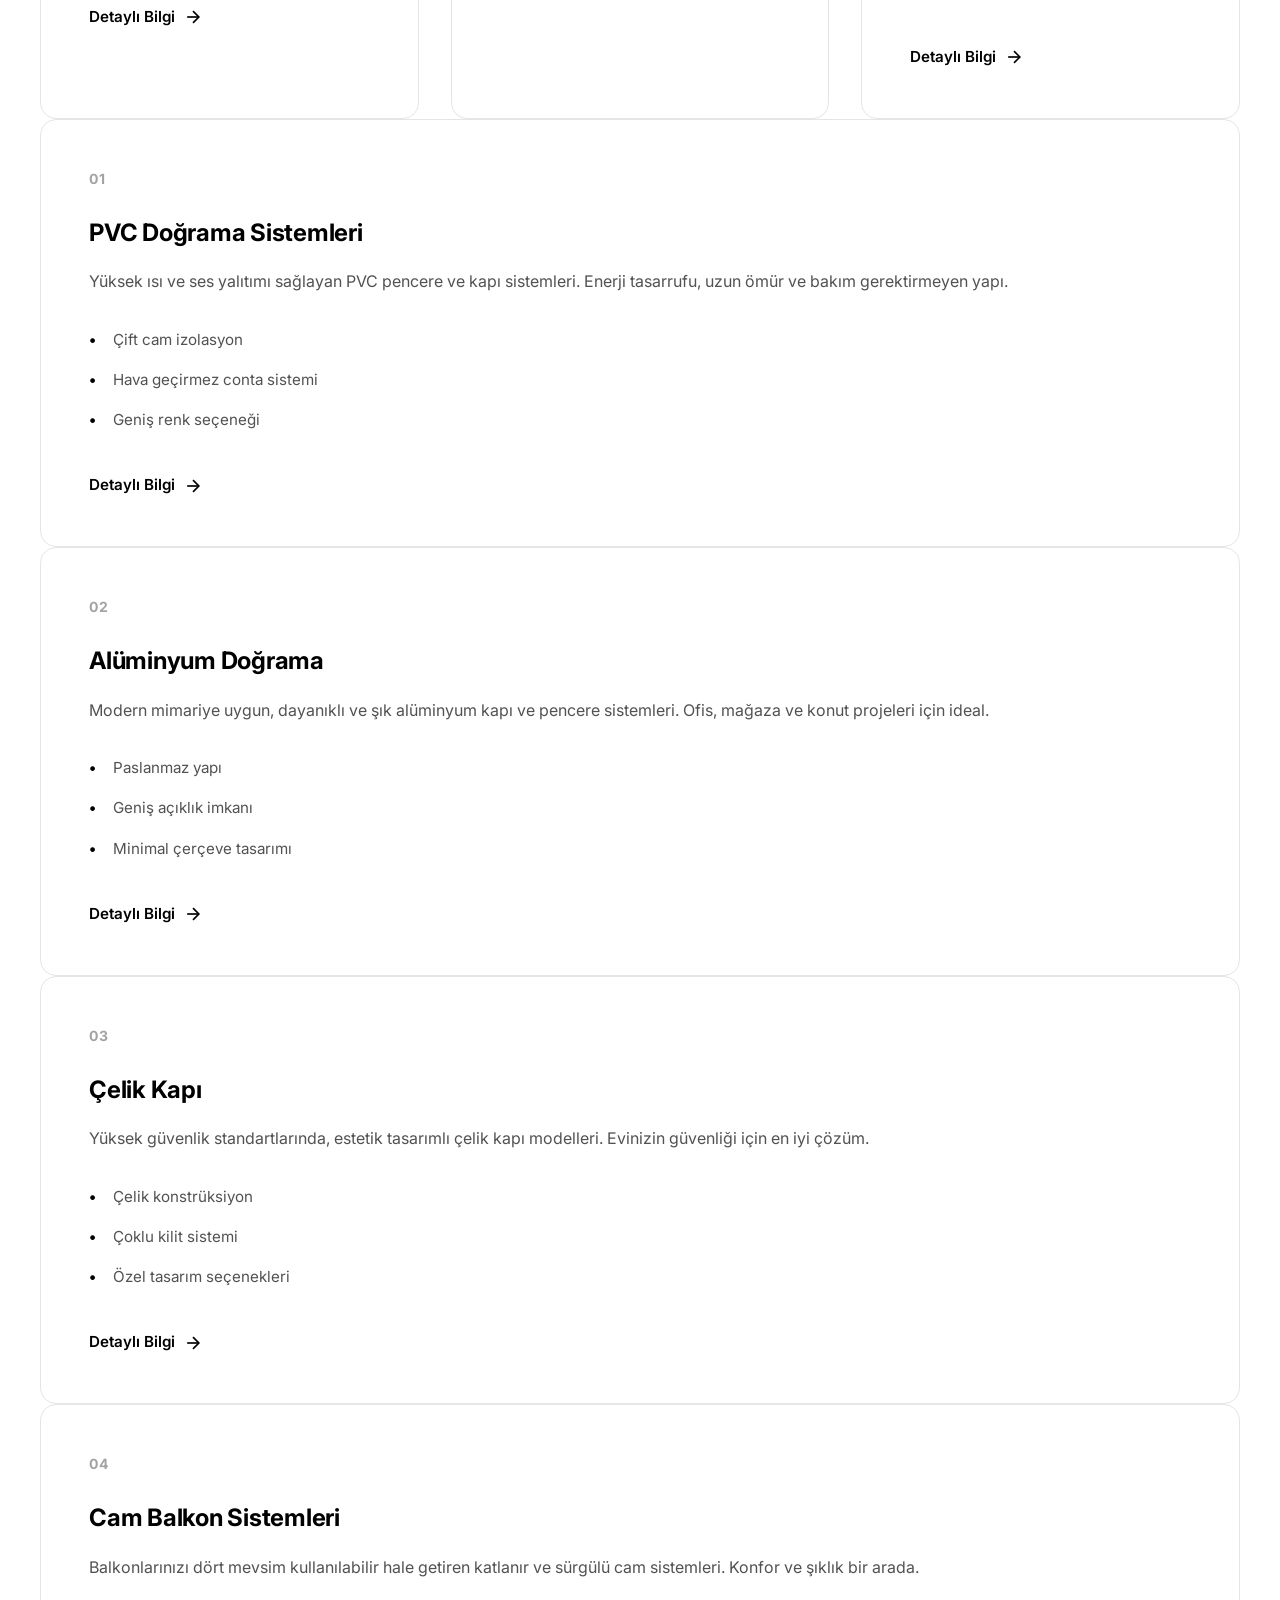
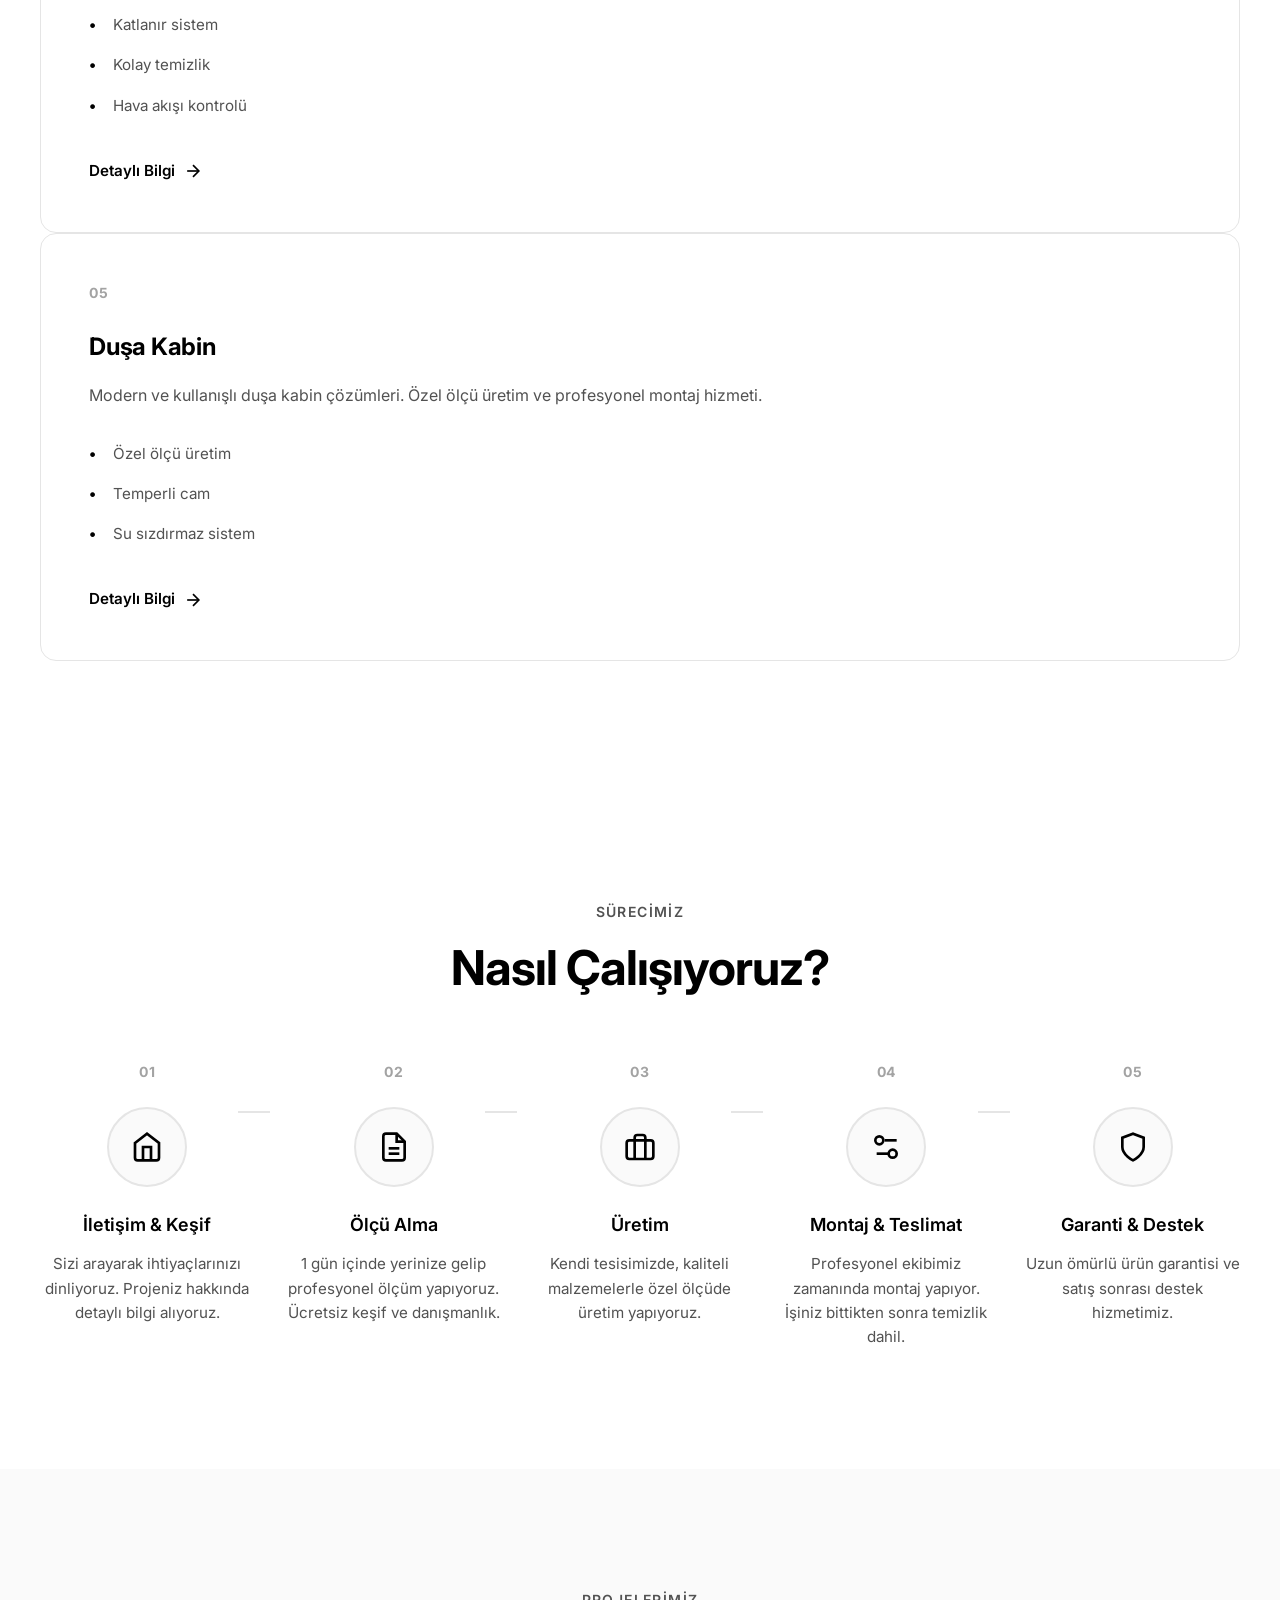
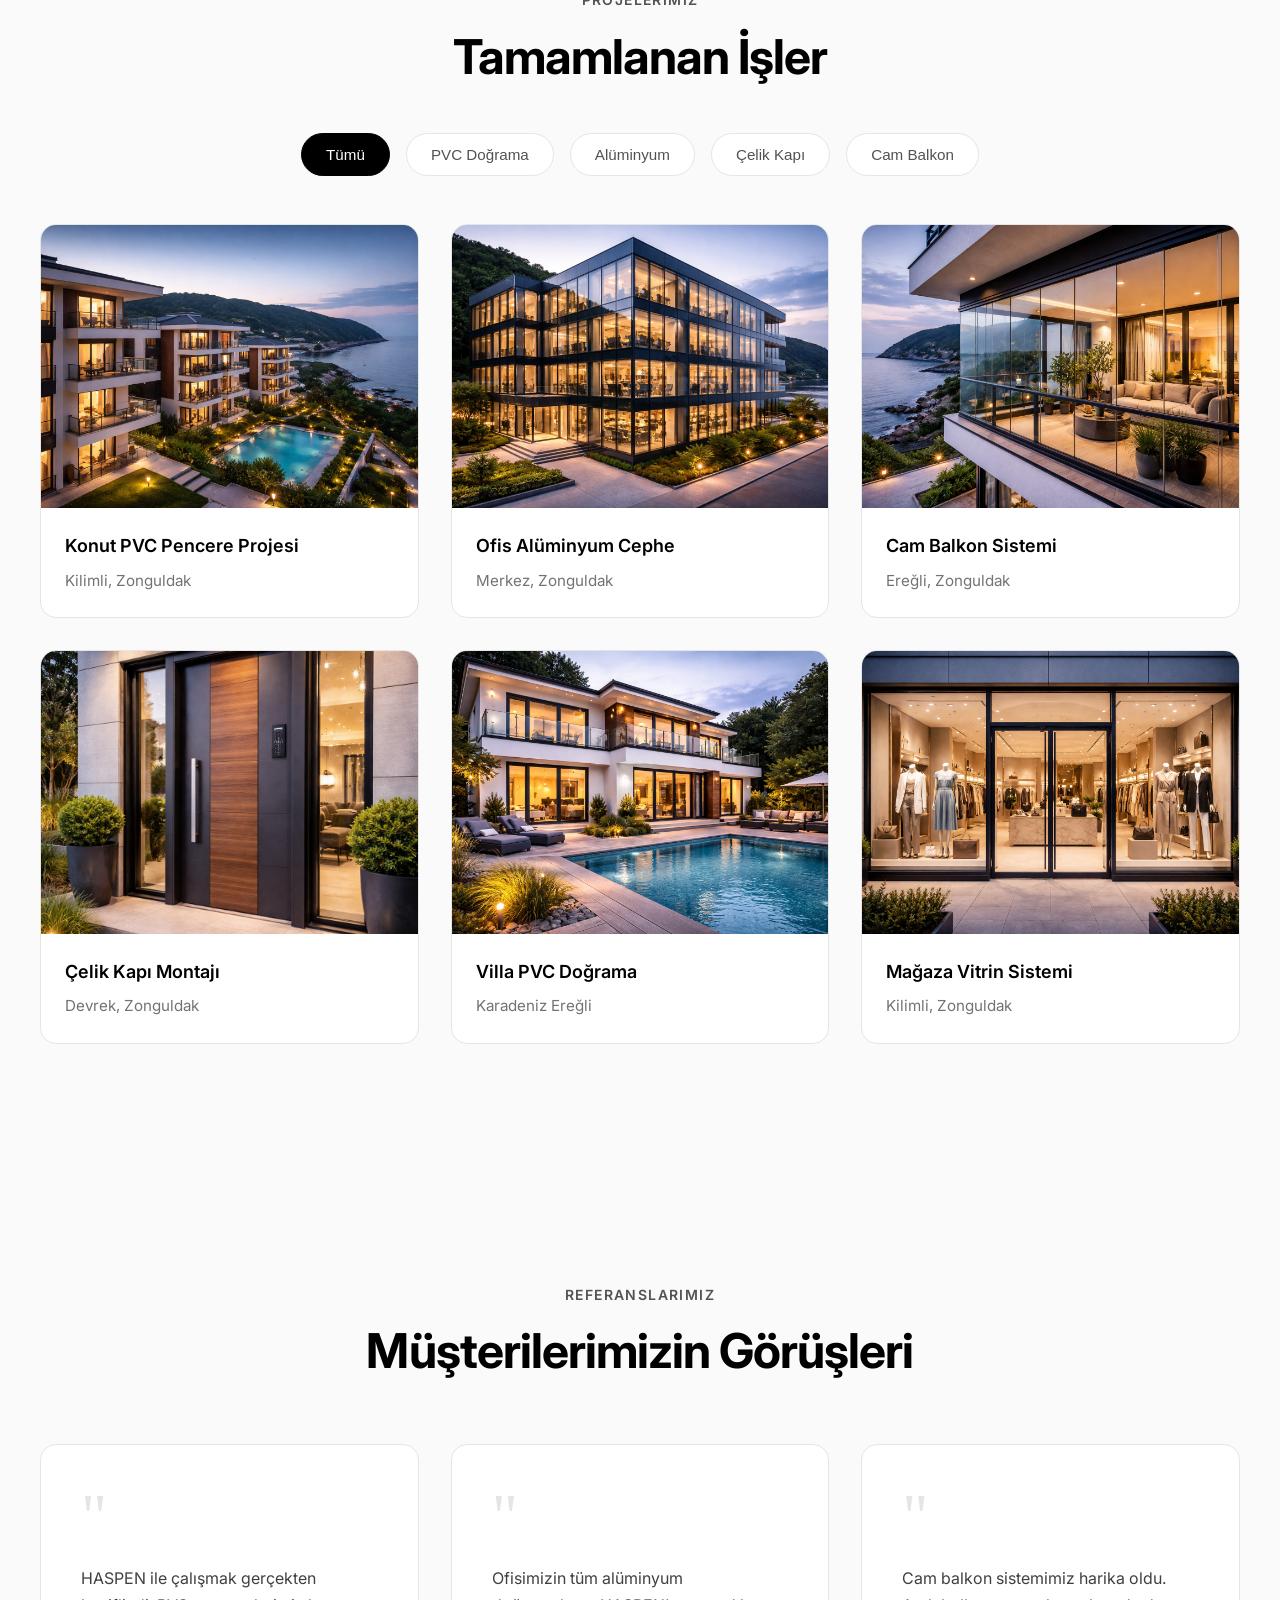
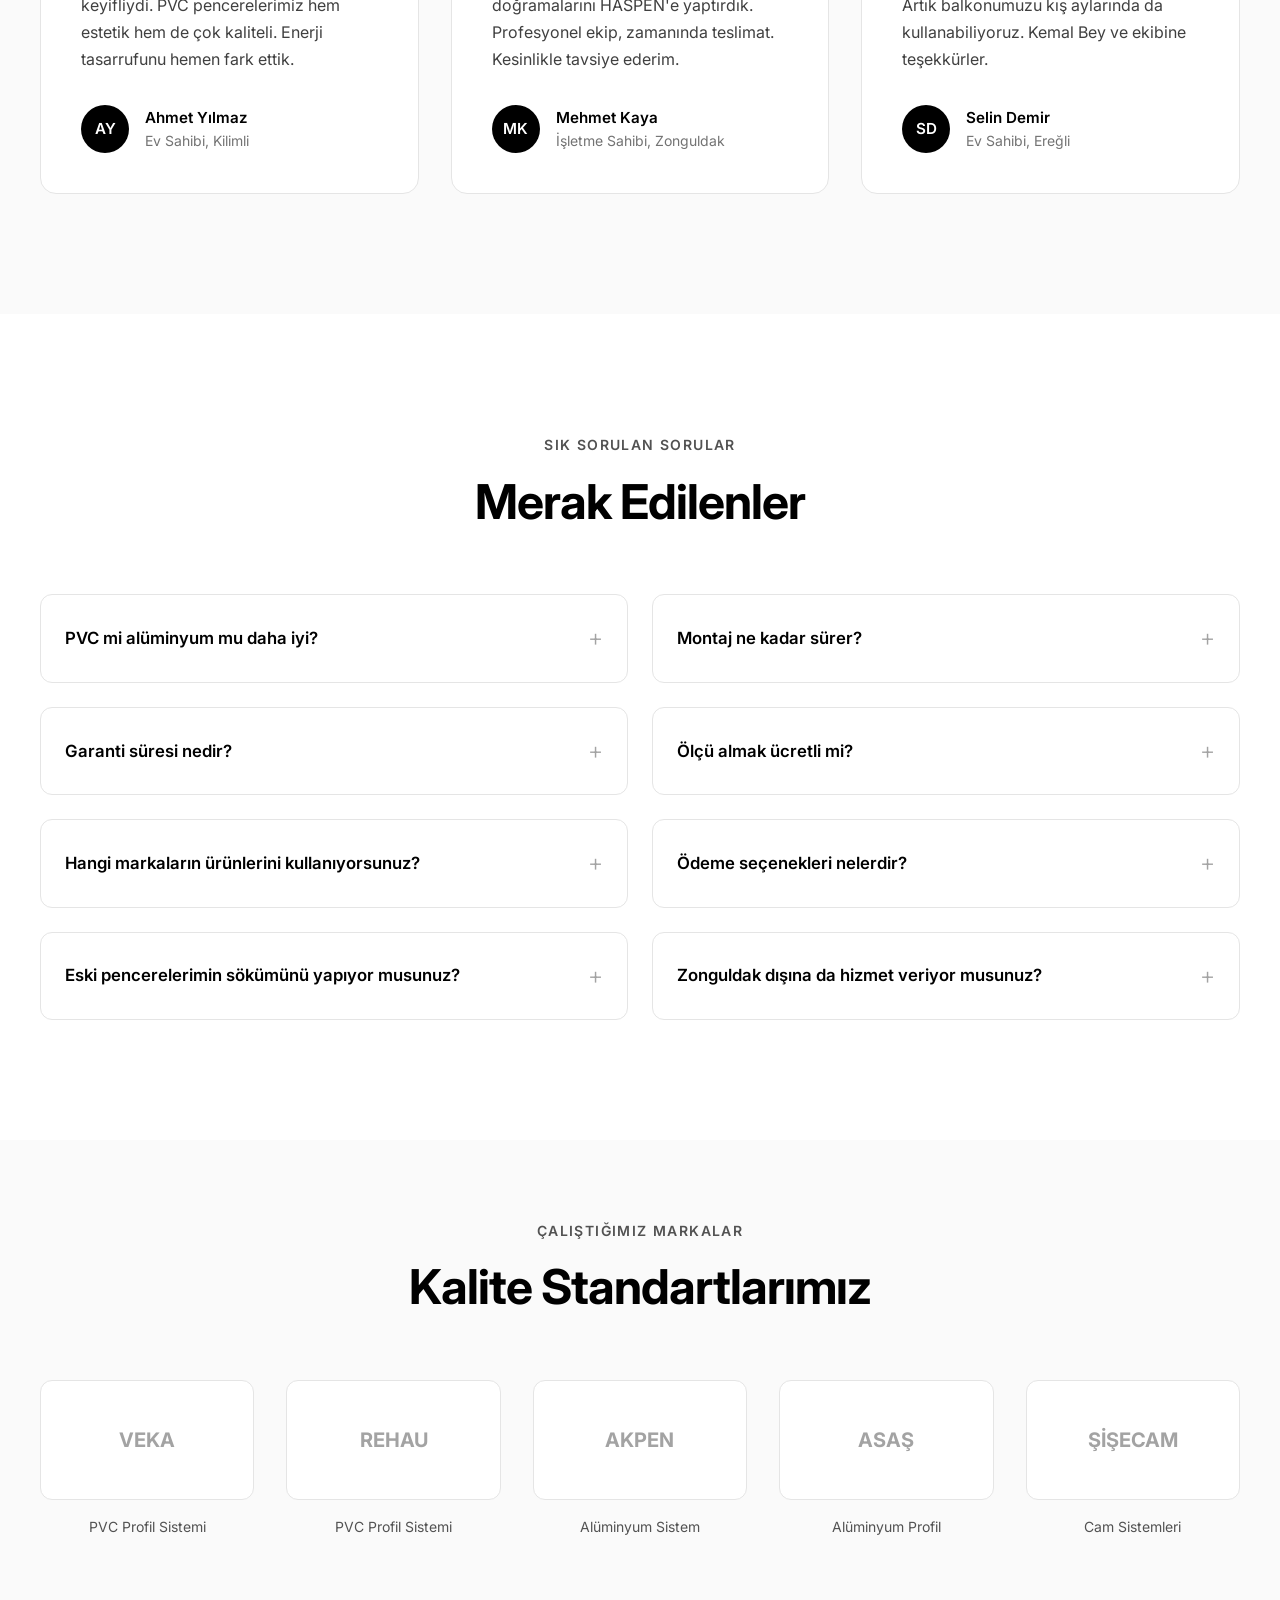
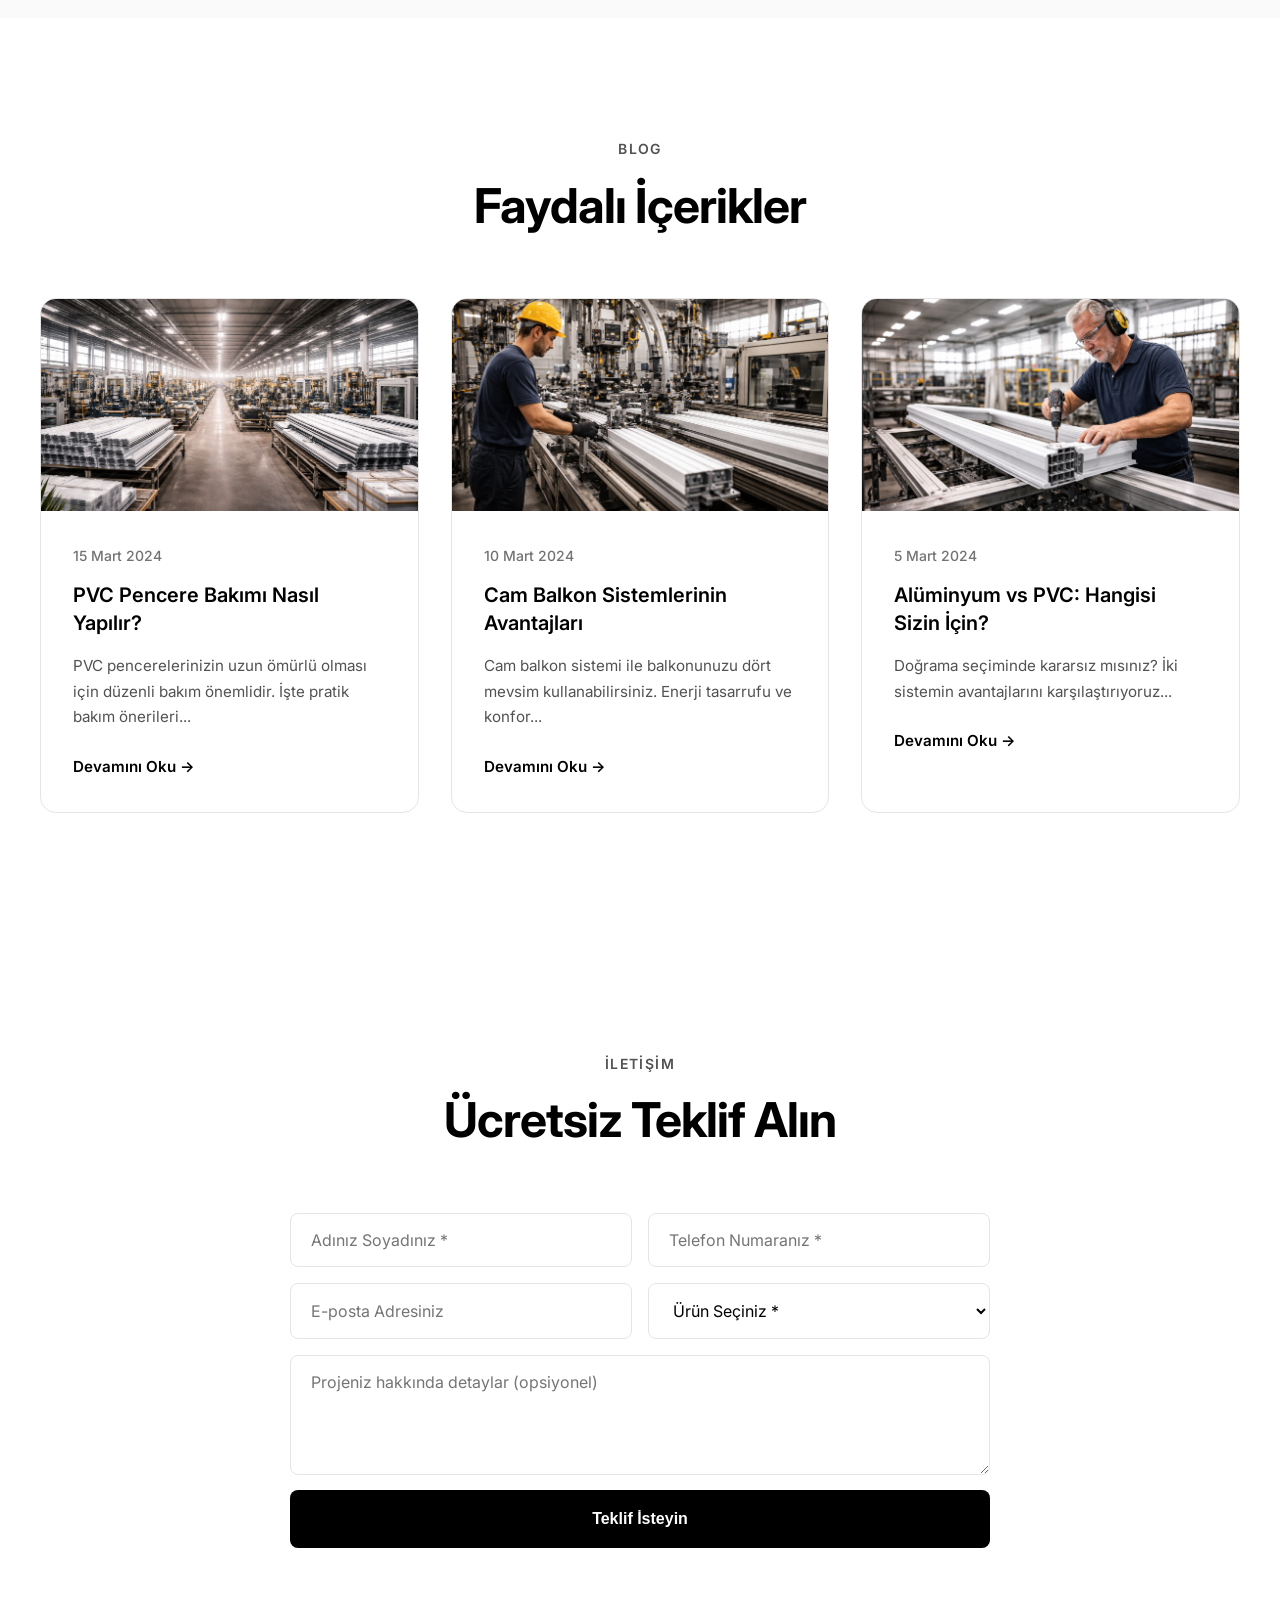
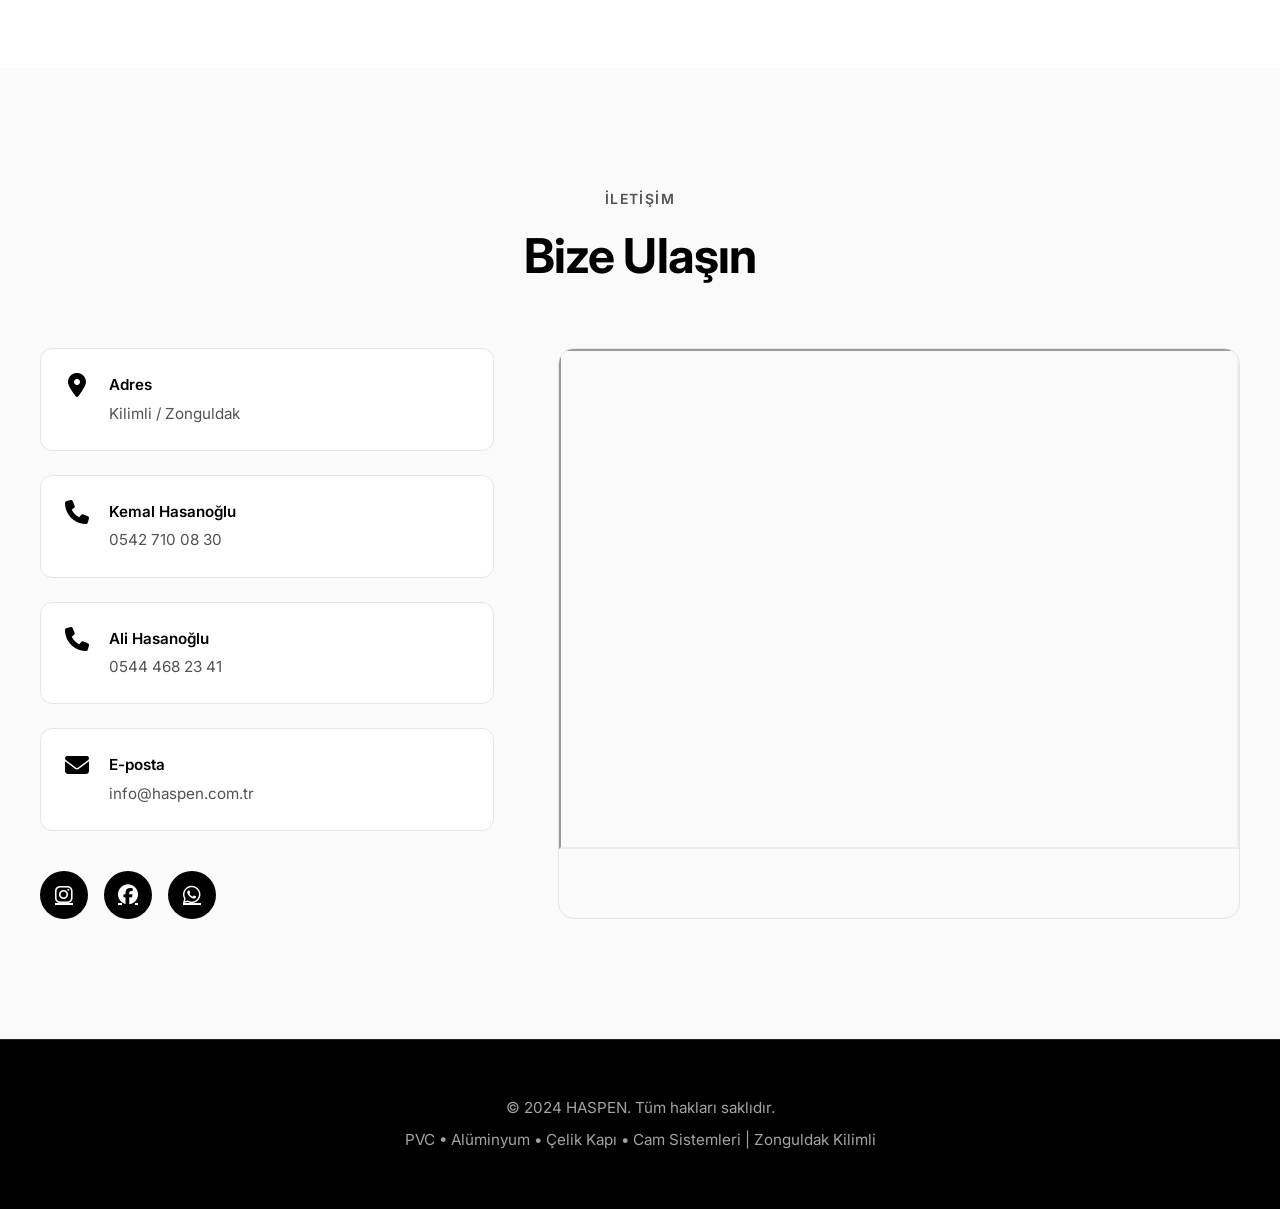
==== commit c685c577: "chore: Final commit - Site ready for production deployment" ====
--- a/index.html
+++ b/index.html
@@ -663,7 +663,13 @@
         <div class="container">
             <span class="section-label">İletişim</span>
             <h2 class="section-title">Ücretsiz Teklif Alın</h2>
-            <form class="quote-form" id="quoteForm">
+            <form class="quote-form" id="quoteForm" action="https://formsubmit.co/info@haspen.com.tr" method="POST">
+                <!-- FormSubmit Ayarları -->
+                <input type="hidden" name="_subject" value="HASPEN - Yeni Teklif Talebi">
+                <input type="hidden" name="_captcha" value="false">
+                <input type="hidden" name="_template" value="table">
+                <input type="text" name="_honey" style="display:none">
+                
                 <div class="form-row">
                     <input type="text" name="name" placeholder="Adınız Soyadınız *" required>
                     <input type="tel" name="phone" placeholder="Telefon Numaranız *" required>
@@ -677,6 +683,7 @@
                         <option value="celik-kapi">Çelik Kapı</option>
                         <option value="cam-balkon">Cam Balkon</option>
                         <option value="dusa-kabin">Duşa Kabin</option>
+                        <option value="bakim-onarim">Bakım & Onarım</option>
                     </select>
                 </div>
                 <textarea name="message" rows="4" placeholder="Projeniz hakkında detaylar (opsiyonel)"></textarea>
